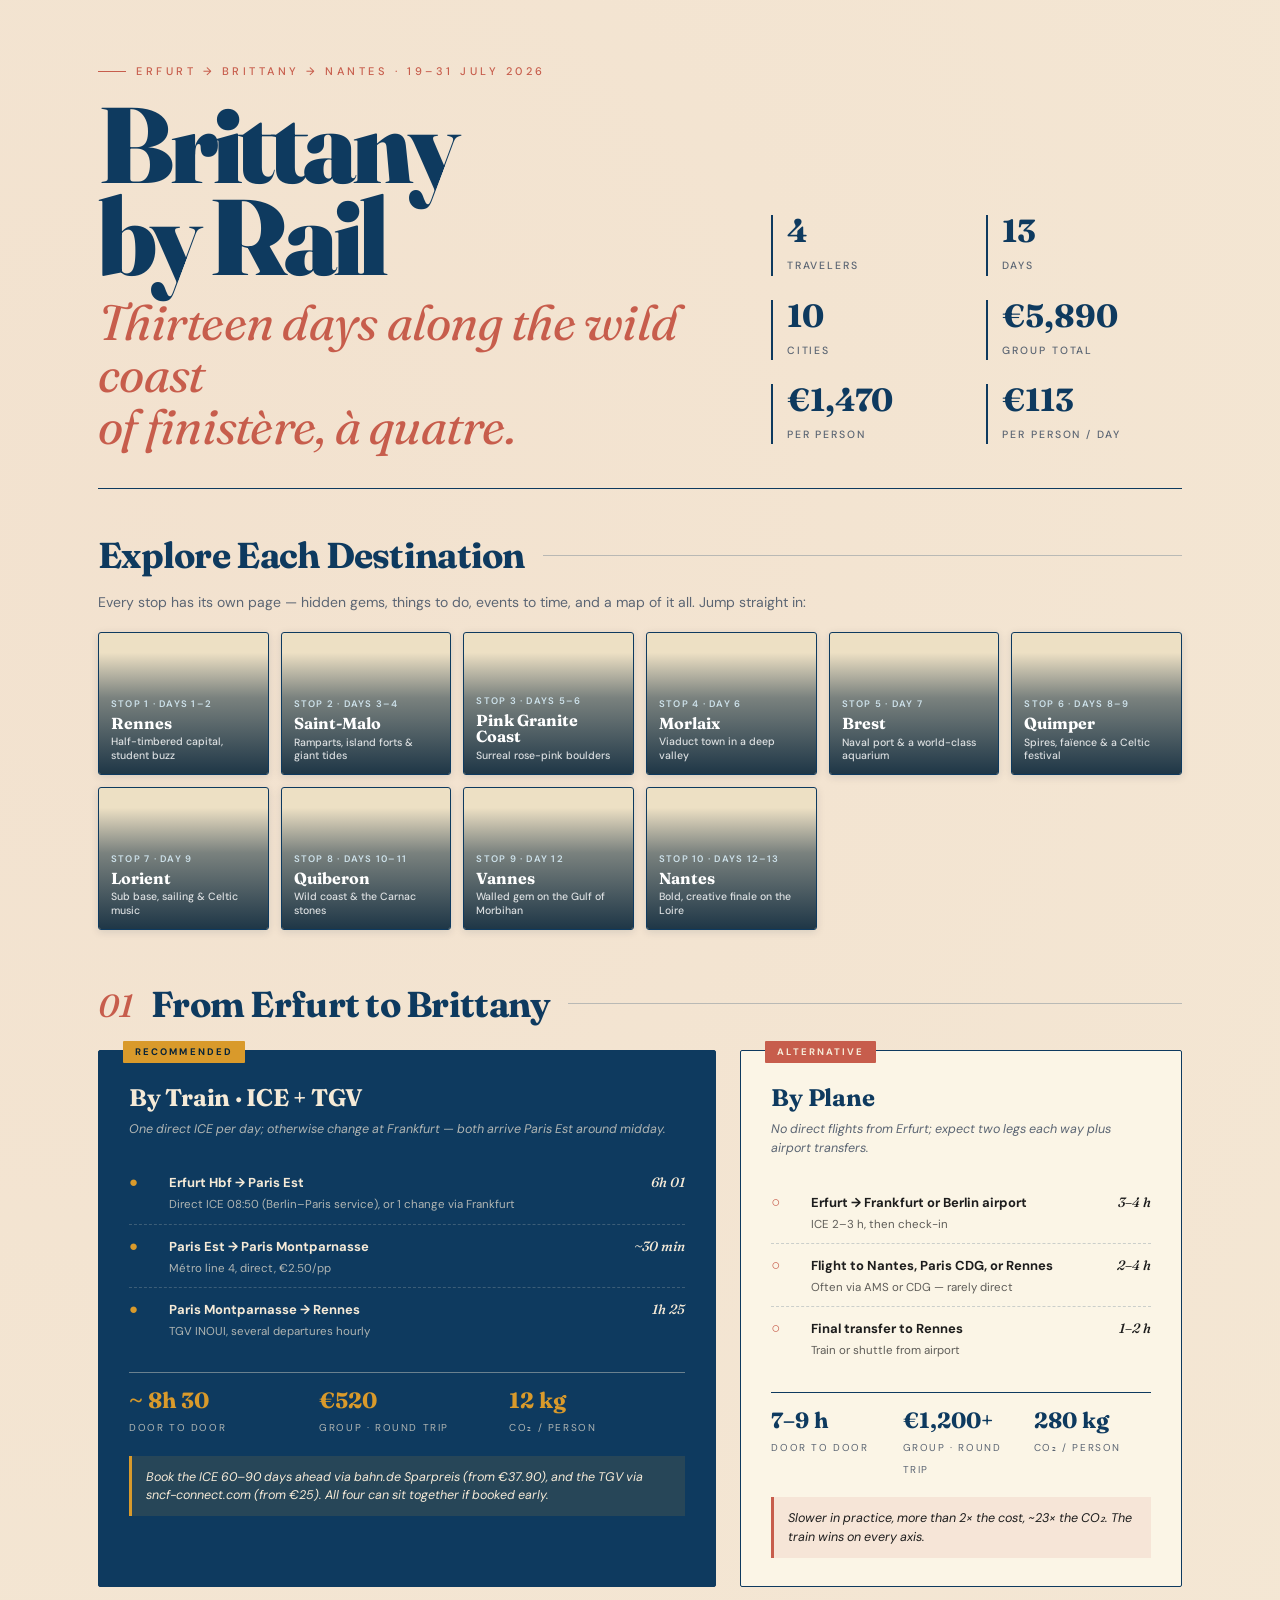
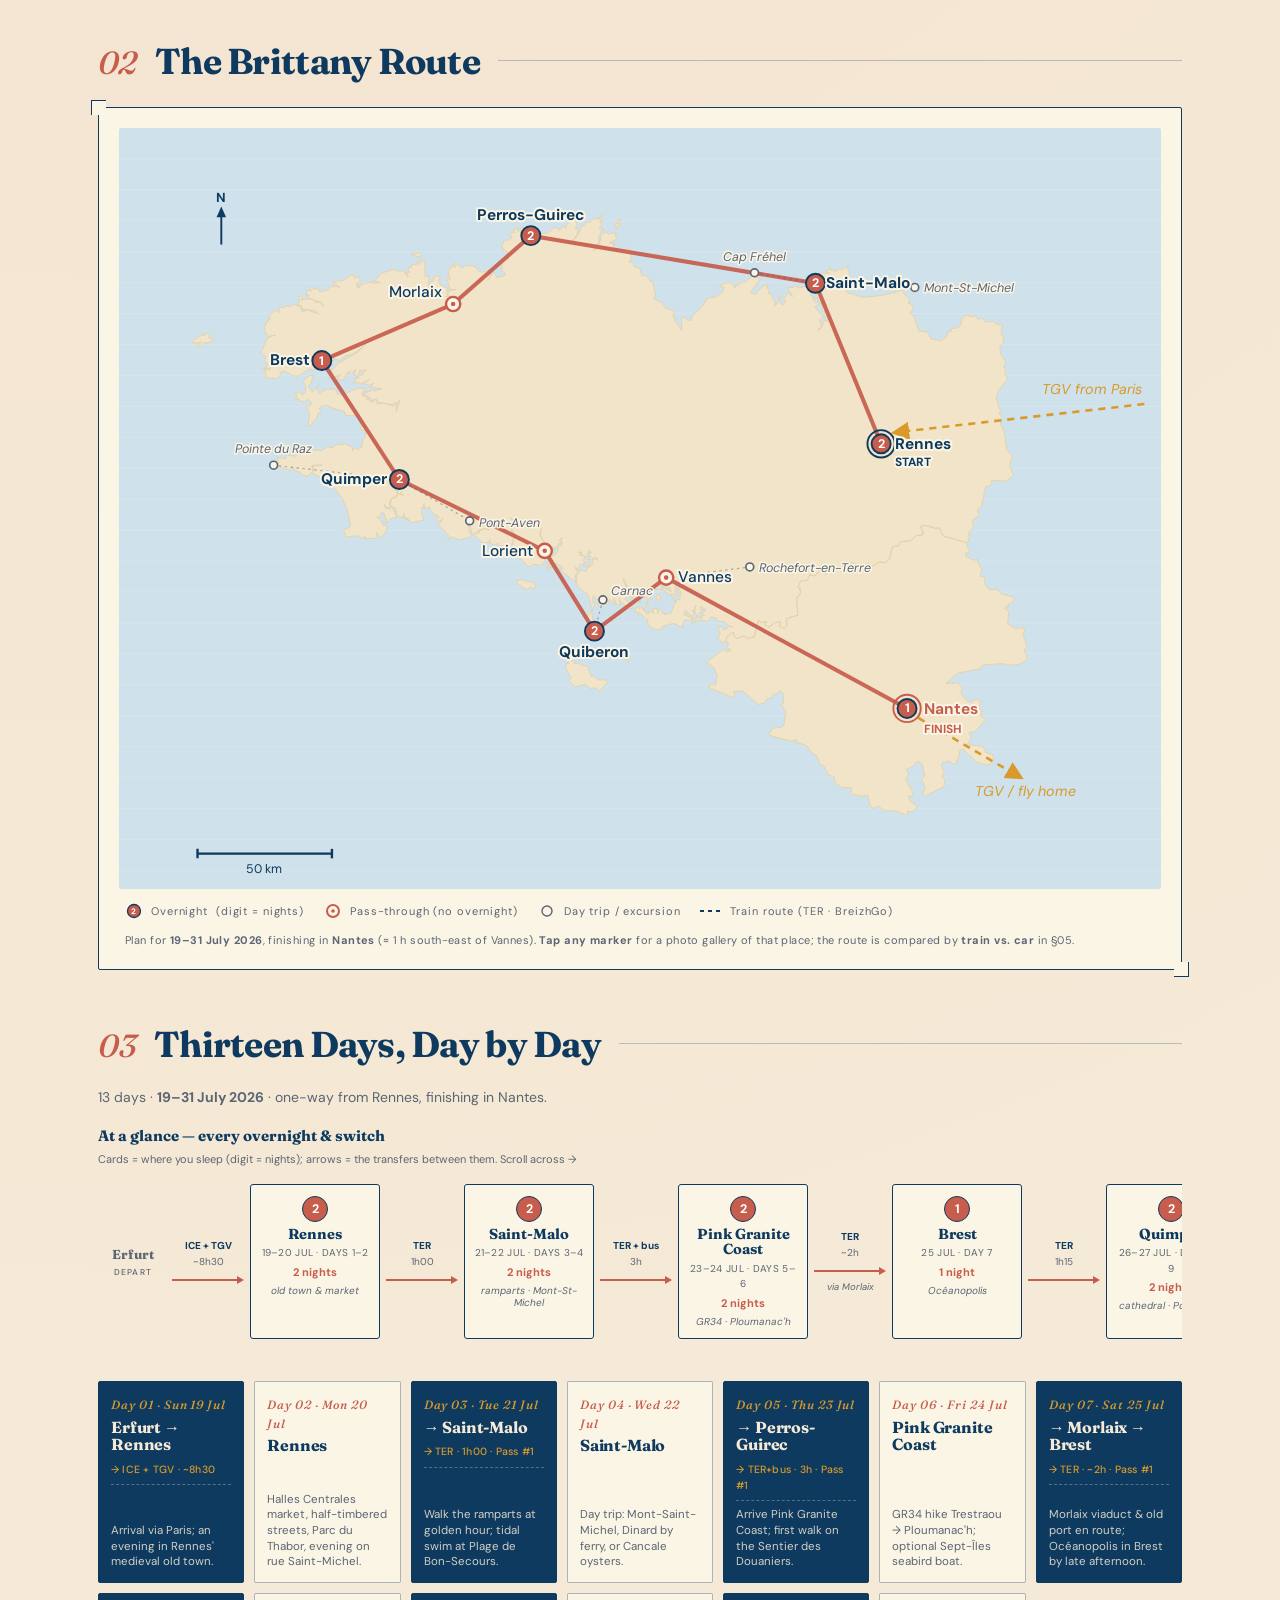
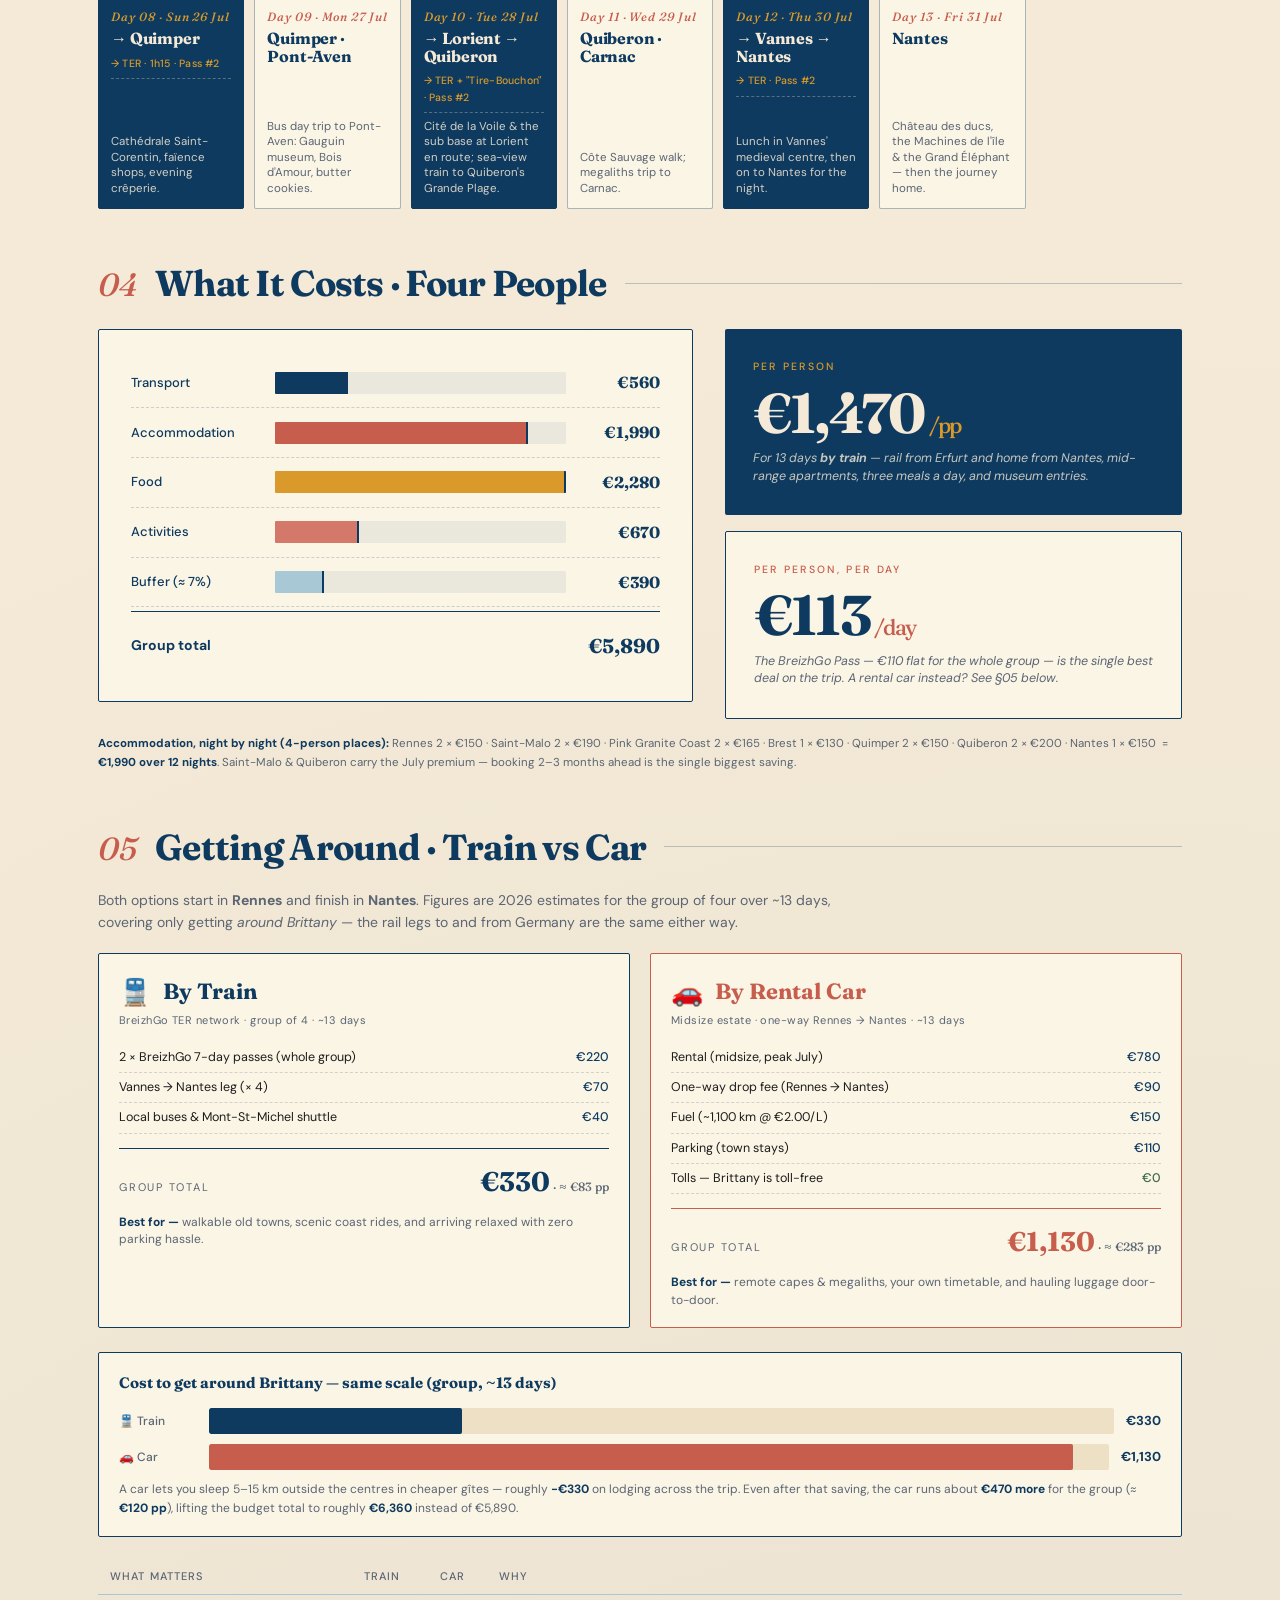
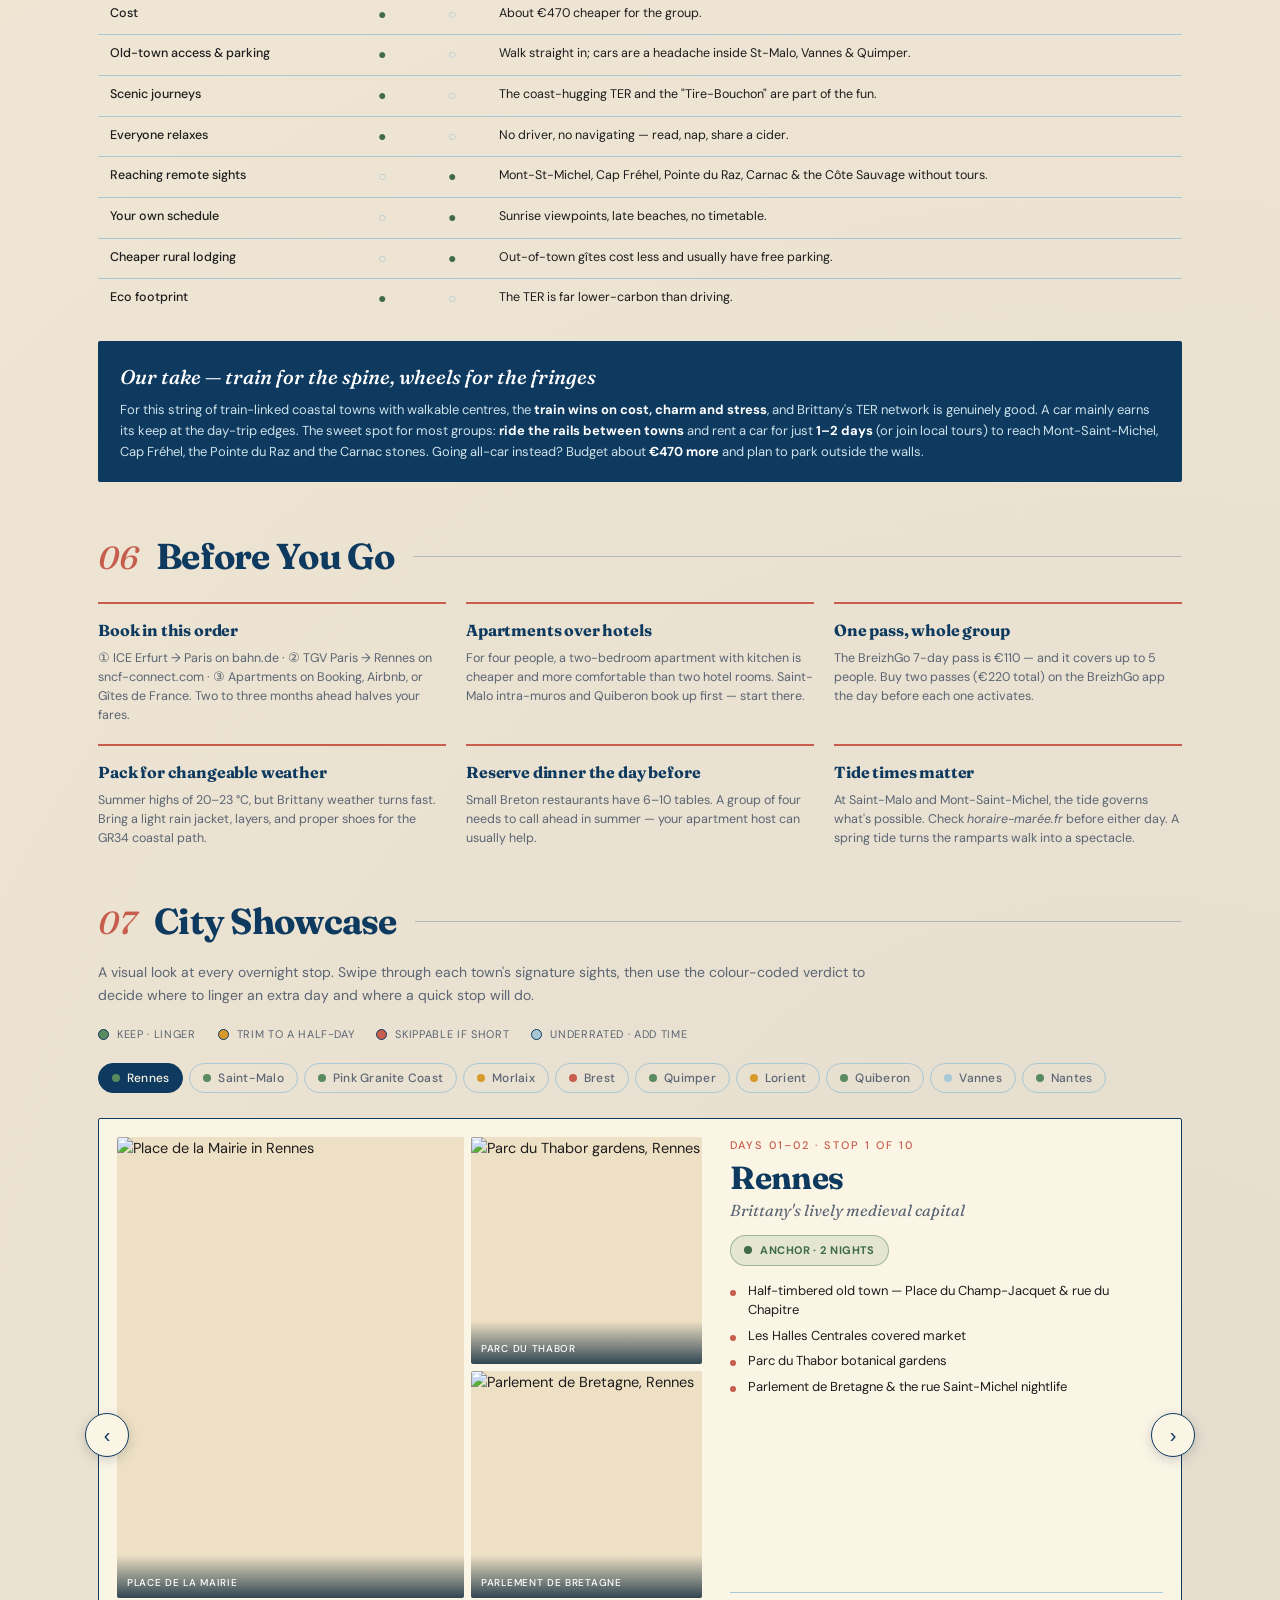
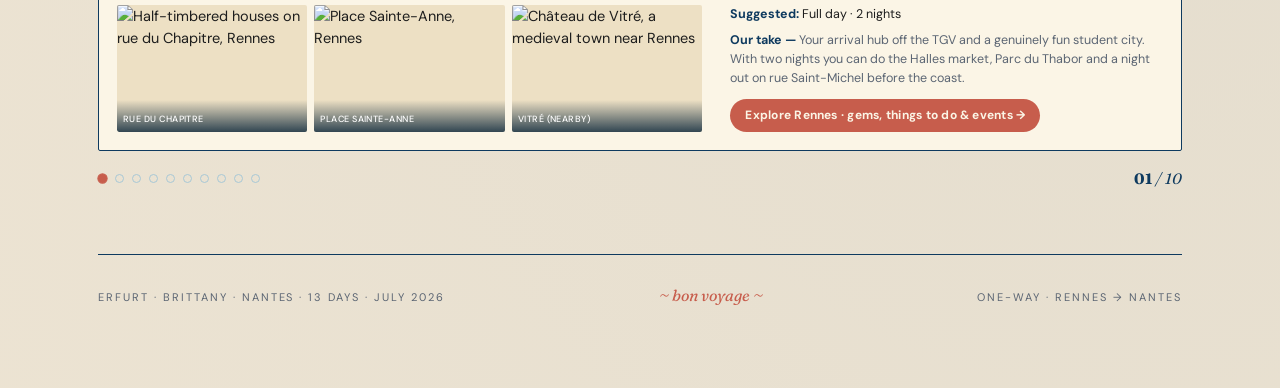
==== brittany-overview.html @ cb70e76b "Add Brittany trip-planning site (Erfurt → Nantes, July 2026) Static, illustrated 13-day itinerary: a" ====
<!DOCTYPE html>
<html lang="en">
<head>
<meta charset="UTF-8">
<meta name="viewport" content="width=device-width, initial-scale=1.0">
<title>13 Days in Brittany · Erfurt → Nantes</title>
<link rel="preconnect" href="https://fonts.googleapis.com">
<link rel="preconnect" href="https://fonts.gstatic.com" crossorigin>
<link href="https://fonts.googleapis.com/css2?family=Fraunces:ital,opsz,wght@0,9..144,300;0,9..144,500;0,9..144,700;0,9..144,900;1,9..144,400;1,9..144,500;1,9..144,700&family=DM+Sans:wght@400;500;700&display=swap" rel="stylesheet">
<style>
:root {
  --cream: #f5ead7;
  --cream-deep: #ede0c4;
  --paper: #fbf5e6;
  --ink: #0e3a5f;
  --ink-deep: #082439;
  --coral: #c75d4c;
  --coral-soft: #d4796a;
  --mustard: #d99a2b;
  --sea: #cde1ea;
  --sea-deep: #a8c8d6;
  --char: #1d1d1d;
  --slate: #5b6573;
}

* { box-sizing: border-box; margin: 0; padding: 0; }
html { -webkit-font-smoothing: antialiased; }

body {
  font-family: 'DM Sans', sans-serif;
  background: var(--cream);
  color: var(--char);
  line-height: 1.55;
  font-size: 14.5px;
  background-image:
    radial-gradient(circle at 12% 8%, rgba(199, 93, 76, 0.06) 0%, transparent 40%),
    radial-gradient(circle at 88% 92%, rgba(14, 58, 95, 0.07) 0%, transparent 45%);
}

.page {
  max-width: 1180px;
  margin: 0 auto;
  padding: 56px 48px 80px;
  position: relative;
}

/* ===== HERO ===== */
.hero {
  display: grid;
  grid-template-columns: 1.5fr 1fr;
  gap: 56px;
  padding-bottom: 36px;
  border-bottom: 1.5px solid var(--ink);
  margin-bottom: 48px;
  align-items: end;
}

.eyebrow {
  display: inline-flex;
  align-items: center;
  gap: 10px;
  font-weight: 500;
  font-size: 11px;
  letter-spacing: 0.32em;
  text-transform: uppercase;
  color: var(--coral);
  margin-bottom: 18px;
}
.eyebrow::before {
  content: '';
  width: 28px;
  height: 1.5px;
  background: var(--coral);
}

h1 {
  font-family: 'Fraunces', serif;
  font-weight: 900;
  font-size: clamp(56px, 8.4vw, 124px);
  line-height: 0.86;
  letter-spacing: -0.045em;
  color: var(--ink);
}
h1 em {
  font-style: italic;
  font-weight: 400;
  color: var(--coral);
  display: block;
  font-size: 0.46em;
  letter-spacing: -0.015em;
  margin-top: 14px;
  line-height: 1.05;
}

.hero-stats {
  display: grid;
  grid-template-columns: 1fr 1fr;
  gap: 24px 20px;
  padding-bottom: 8px;
}
.hero-stat {
  border-left: 2px solid var(--ink);
  padding-left: 14px;
}
.hero-stat .num {
  font-family: 'Fraunces', serif;
  font-weight: 700;
  font-size: 32px;
  color: var(--ink);
  line-height: 1;
  display: block;
  margin-bottom: 6px;
}
.hero-stat .lbl {
  font-size: 10.5px;
  letter-spacing: 0.18em;
  text-transform: uppercase;
  color: var(--slate);
  font-weight: 500;
}

/* ===== SECTION HEADER ===== */
.section {
  margin-bottom: 56px;
}
.section-head {
  display: flex;
  align-items: baseline;
  gap: 18px;
  margin-bottom: 28px;
}
.section-num {
  font-family: 'Fraunces', serif;
  font-style: italic;
  font-weight: 500;
  font-size: 32px;
  color: var(--coral);
  line-height: 1;
}
h2 {
  font-family: 'Fraunces', serif;
  font-weight: 700;
  font-size: 36px;
  letter-spacing: -0.02em;
  color: var(--ink);
  line-height: 1;
}
.section-rule {
  flex: 1;
  height: 1px;
  background: var(--ink);
  opacity: 0.25;
  align-self: center;
}

/* ===== GETTING THERE ===== */
.transport-grid {
  display: grid;
  grid-template-columns: 1.4fr 1fr;
  gap: 24px;
}

.transport-card {
  background: var(--paper);
  border: 1.5px solid var(--ink);
  padding: 28px 30px;
  position: relative;
  border-radius: 2px;
}
.transport-card.recommended {
  background: var(--ink);
  color: var(--cream);
}
.transport-card .tag {
  position: absolute;
  top: -10px;
  left: 24px;
  background: var(--coral);
  color: var(--cream);
  padding: 4px 12px;
  font-size: 9.5px;
  letter-spacing: 0.22em;
  text-transform: uppercase;
  font-weight: 700;
  border-radius: 1px;
}
.transport-card.recommended .tag {
  background: var(--mustard);
  color: var(--ink-deep);
}

.transport-card h3 {
  font-family: 'Fraunces', serif;
  font-weight: 700;
  font-size: 24px;
  color: var(--ink);
  margin-bottom: 4px;
  letter-spacing: -0.01em;
}
.transport-card.recommended h3 { color: var(--cream); }

.transport-card .sub {
  font-size: 12.5px;
  color: var(--slate);
  margin-bottom: 22px;
  font-style: italic;
}
.transport-card.recommended .sub { color: rgba(245, 234, 215, 0.7); }

.route-steps {
  list-style: none;
  margin-bottom: 22px;
}
.route-step {
  display: grid;
  grid-template-columns: 28px 1fr auto;
  gap: 12px;
  align-items: baseline;
  padding: 9px 0;
  border-bottom: 1px dashed rgba(14, 58, 95, 0.2);
  font-size: 13px;
}
.recommended .route-step {
  border-bottom-color: rgba(245, 234, 215, 0.2);
}
.route-step:last-child { border-bottom: none; }
.route-step .dot {
  font-family: 'Fraunces', serif;
  font-weight: 700;
  color: var(--coral);
  font-size: 15px;
}
.recommended .route-step .dot { color: var(--mustard); }
.route-step .what strong {
  font-weight: 700;
  display: block;
  margin-bottom: 1px;
}
.route-step .what span {
  font-size: 11.5px;
  opacity: 0.7;
}
.route-step .time {
  font-family: 'Fraunces', serif;
  font-weight: 500;
  font-style: italic;
  font-size: 13.5px;
  white-space: nowrap;
}

.transport-summary {
  display: grid;
  grid-template-columns: repeat(3, 1fr);
  gap: 14px;
  padding-top: 16px;
  border-top: 1.5px solid var(--ink);
}
.recommended .transport-summary { border-top-color: rgba(245, 234, 215, 0.4); }

.summary-stat .v {
  font-family: 'Fraunces', serif;
  font-weight: 700;
  font-size: 22px;
  color: var(--ink);
  line-height: 1;
  display: block;
  margin-bottom: 4px;
}
.recommended .summary-stat .v { color: var(--mustard); }
.summary-stat .k {
  font-size: 10px;
  letter-spacing: 0.16em;
  text-transform: uppercase;
  color: var(--slate);
}
.recommended .summary-stat .k { color: rgba(245, 234, 215, 0.7); }

.verdict-note {
  margin-top: 18px;
  padding: 12px 14px;
  background: rgba(217, 154, 43, 0.12);
  border-left: 3px solid var(--mustard);
  font-size: 12.5px;
  font-style: italic;
  line-height: 1.45;
}

/* ===== MAP ===== */
.map-frame {
  background: var(--paper);
  border: 1.5px solid var(--ink);
  border-radius: 2px;
  padding: 20px;
  position: relative;
}

.map-frame::before, .map-frame::after {
  content: '';
  position: absolute;
  width: 14px;
  height: 14px;
  border: 1.5px solid var(--ink);
  background: var(--paper);
}
.map-frame::before { top: -8px; left: -8px; border-bottom: none; border-right: none; }
.map-frame::after { bottom: -8px; right: -8px; border-top: none; border-left: none; }

.map-svg, .map-img {
  display: block;
  width: 100%;
  height: auto;
  border-radius: 2px;
}

.map-legend {
  display: flex;
  flex-wrap: wrap;
  gap: 20px;
  padding: 14px 6px 0;
  font-size: 11px;
  color: var(--slate);
  letter-spacing: 0.08em;
}
.map-legend > div { display: flex; align-items: center; gap: 8px; }
.legend-dot {
  width: 12px; height: 12px; border-radius: 50%;
  background: var(--coral); border: 1.5px solid var(--ink);
}
.legend-line {
  width: 22px; height: 2px;
  background: repeating-linear-gradient(90deg, var(--ink) 0 4px, transparent 4px 8px);
}
.legend-arrow {
  width: 18px; height: 2px; background: var(--mustard); position: relative;
}
.legend-arrow::after {
  content: ''; position: absolute; right: -3px; top: -3px;
  border-left: 6px solid var(--mustard);
  border-top: 4px solid transparent; border-bottom: 4px solid transparent;
}

/* ===== ITINERARY ===== */
.itinerary {
  display: grid;
  grid-template-columns: repeat(7, 1fr);
  gap: 10px;
}

.day {
  background: var(--paper);
  border: 1px solid rgba(14, 58, 95, 0.35);
  padding: 14px 12px 12px;
  border-radius: 2px;
  position: relative;
  min-height: 158px;
  display: flex;
  flex-direction: column;
}
.day.move { background: var(--ink); color: var(--cream); border-color: var(--ink); }
.day.move .day-num { color: var(--mustard); }
.day.move .day-loc { color: var(--cream); }
.day.move .day-act { color: rgba(245, 234, 215, 0.85); }
.day.move .day-train { color: var(--mustard); border-color: rgba(245, 234, 215, 0.3); }

.day-num {
  font-family: 'Fraunces', serif;
  font-style: italic;
  font-weight: 500;
  font-size: 12px;
  color: var(--coral);
  letter-spacing: 0.08em;
  margin-bottom: 4px;
}
.day-loc {
  font-family: 'Fraunces', serif;
  font-weight: 700;
  font-size: 16px;
  color: var(--ink);
  line-height: 1.1;
  letter-spacing: -0.01em;
  margin-bottom: 8px;
}
.day-train {
  font-size: 10.5px;
  font-weight: 500;
  color: var(--coral);
  border-bottom: 1px dashed rgba(199, 93, 76, 0.4);
  padding-bottom: 6px;
  margin-bottom: 6px;
  letter-spacing: 0.02em;
}
.day-train::before { content: '→ '; }
.day-act {
  font-size: 11.5px;
  color: var(--slate);
  line-height: 1.35;
  margin-top: auto;
}

/* ===== COSTS ===== */
.costs {
  display: grid;
  grid-template-columns: 1.3fr 1fr;
  gap: 32px;
  align-items: start;
}

.cost-bars {
  background: var(--paper);
  border: 1.5px solid var(--ink);
  border-radius: 2px;
  padding: 28px 32px;
}

.cost-row {
  display: grid;
  grid-template-columns: 130px 1fr 80px;
  gap: 14px;
  align-items: center;
  padding: 12px 0;
  border-bottom: 1px dashed rgba(14, 58, 95, 0.2);
}
.cost-row:last-child { border-bottom: none; }

.cost-label {
  font-size: 13px;
  font-weight: 500;
  color: var(--ink);
}
.cost-bar-wrap {
  height: 22px;
  background: rgba(14, 58, 95, 0.07);
  border-radius: 1px;
  overflow: hidden;
  position: relative;
}
.cost-bar {
  height: 100%;
  background: var(--coral);
  border-right: 2px solid var(--ink);
}
.cost-bar.transport { background: var(--ink); }
.cost-bar.stay { background: var(--coral); }
.cost-bar.food { background: var(--mustard); }
.cost-bar.activities { background: var(--coral-soft); }
.cost-bar.buffer { background: var(--sea-deep); }
.cost-value {
  font-family: 'Fraunces', serif;
  font-weight: 700;
  font-size: 16px;
  color: var(--ink);
  text-align: right;
}

.cost-totals {
  display: flex;
  flex-direction: column;
  gap: 16px;
}
.total-card {
  background: var(--ink);
  color: var(--cream);
  padding: 30px 28px;
  border-radius: 2px;
  position: relative;
}
.total-card .lbl {
  font-size: 10.5px;
  letter-spacing: 0.22em;
  text-transform: uppercase;
  color: var(--mustard);
  margin-bottom: 12px;
  font-weight: 500;
}
.total-card .v {
  font-family: 'Fraunces', serif;
  font-weight: 700;
  font-size: 56px;
  line-height: 0.9;
  letter-spacing: -0.03em;
  color: var(--cream);
}
.total-card .v small {
  font-size: 22px;
  color: var(--mustard);
  font-weight: 500;
  margin-left: 4px;
}
.total-card .sub {
  font-size: 12.5px;
  margin-top: 12px;
  color: rgba(245, 234, 215, 0.8);
  line-height: 1.4;
  font-style: italic;
}

.total-card.alt {
  background: var(--paper);
  color: var(--char);
  border: 1.5px solid var(--ink);
}
.total-card.alt .lbl { color: var(--coral); }
.total-card.alt .v { color: var(--ink); }
.total-card.alt .v small { color: var(--coral); }
.total-card.alt .sub { color: var(--slate); }

/* ===== TIPS ===== */
.tips-grid {
  display: grid;
  grid-template-columns: repeat(3, 1fr);
  gap: 20px;
}
.tip {
  border-top: 2px solid var(--coral);
  padding-top: 14px;
}
.tip h4 {
  font-family: 'Fraunces', serif;
  font-weight: 700;
  font-size: 16px;
  color: var(--ink);
  margin-bottom: 6px;
  letter-spacing: -0.01em;
}
.tip p {
  font-size: 12.5px;
  color: var(--slate);
  line-height: 1.5;
}

/* ===== FOOTER ===== */
footer {
  margin-top: 64px;
  padding-top: 28px;
  border-top: 1.5px solid var(--ink);
  display: flex;
  justify-content: space-between;
  align-items: baseline;
  font-size: 11px;
  letter-spacing: 0.18em;
  text-transform: uppercase;
  color: var(--slate);
}
footer .glyph {
  font-family: 'Fraunces', serif;
  font-style: italic;
  font-size: 16px;
  text-transform: none;
  letter-spacing: 0;
  color: var(--coral);
}

/* ===== PRINT ===== */
@page {
  size: A4;
  margin: 12mm;
}
@media print {
  body { background: var(--cream); }
  .page { padding: 8px; max-width: 100%; }
  .section { margin-bottom: 28px; page-break-inside: avoid; }
  .hero { page-break-after: avoid; }
  h1 { font-size: 84px; }
  .day { min-height: 130px; }
  .map-img { page-break-inside: avoid; }
}

/* ===== RESPONSIVE ===== */
@media (max-width: 880px) {
  .page { padding: 36px 24px; }
  .hero, .transport-grid, .costs { grid-template-columns: 1fr; gap: 28px; }
  .itinerary { grid-template-columns: repeat(2, 1fr); }
  .tips-grid { grid-template-columns: 1fr; }
  h1 { font-size: 64px; }
}

/* ===== SECTION 06 · CITY SHOWCASE (carousel) ===== */
.showcase-intro {
  font-size: 14px; color: var(--slate);
  max-width: 780px; margin: -6px 0 20px; line-height: 1.6;
}
.cs-legend {
  display: flex; flex-wrap: wrap; gap: 9px 22px;
  margin-bottom: 20px; font-size: 11px;
  letter-spacing: 0.06em; text-transform: uppercase; color: var(--slate);
}
.cs-legend > span { display: inline-flex; align-items: center; gap: 8px; }
.cs-legend i {
  width: 11px; height: 11px; border-radius: 50%;
  border: 1.5px solid var(--ink); display: inline-block; flex: 0 0 auto;
}
.cs-dot-keep { background: #5a8a5f; }
.cs-dot-trim { background: var(--mustard); }
.cs-dot-skip { background: var(--coral); }
.cs-dot-more { background: var(--sea-deep); }

.cs-tabs {
  display: flex; gap: 6px; overflow-x: auto;
  padding-bottom: 9px; margin-bottom: 16px; scrollbar-width: thin;
}
.cs-tab {
  flex: 0 0 auto; display: inline-flex; align-items: center; gap: 7px;
  font-family: 'DM Sans', sans-serif; font-size: 12px; font-weight: 500;
  letter-spacing: 0.02em; color: var(--slate);
  background: transparent; border: 1.5px solid var(--sea-deep);
  border-radius: 999px; padding: 6px 13px; cursor: pointer;
  white-space: nowrap; transition: all .2s ease;
}
.cs-tab:hover { border-color: var(--ink); color: var(--ink); }
.cs-tab .cs-tdot { width: 8px; height: 8px; border-radius: 50%; flex: 0 0 auto; }
.cs-tab.is-active { background: var(--ink); border-color: var(--ink); color: var(--paper); }

.cs-frame {
  background: var(--paper); border: 1.5px solid var(--ink);
  border-radius: 2px; padding: 18px; position: relative;
}
.cs-viewport { overflow: hidden; border-radius: 2px; }
.cs-track {
  display: flex;
  transition: transform .55s cubic-bezier(.6,.02,.1,1);
  will-change: transform;
}
.cs-slide {
  flex: 0 0 100%; min-width: 100%;
  display: grid; grid-template-columns: 1.15fr 0.85fr;
  gap: 28px; align-items: stretch;
}

.cs-collage {
  display: grid; grid-template-columns: 1.5fr 1fr;
  grid-template-rows: 1fr 1fr; gap: 7px; aspect-ratio: 4 / 3.15;
}
.cs-ph {
  position: relative; overflow: hidden;
  border-radius: 2px; background: var(--cream-deep); margin: 0; cursor: zoom-in;
}
.cs-collage > .cs-ph:first-child { grid-row: 1 / span 2; }
.cs-ph img {
  width: 100%; height: 100%; object-fit: cover;
  display: block; transition: transform .6s ease;
}
.cs-ph:hover img { transform: scale(1.05); }
.cs-ph figcaption {
  position: absolute; left: 0; right: 0; bottom: 0;
  font-size: 10px; letter-spacing: 0.07em; text-transform: uppercase;
  font-weight: 500; color: #fff; padding: 20px 10px 7px;
  background: linear-gradient(transparent, rgba(8,36,57,0.82));
}

.cs-info { display: flex; flex-direction: column; }
.cs-stop {
  font-size: 11px; letter-spacing: 0.18em; text-transform: uppercase;
  color: var(--coral); font-weight: 500; margin-bottom: 8px;
}
.cs-name {
  font-family: 'Fraunces', serif; font-weight: 700; font-size: 32px;
  line-height: 1; color: var(--ink); letter-spacing: -0.02em; margin-bottom: 6px;
}
.cs-tag {
  font-family: 'Fraunces', serif; font-style: italic; font-weight: 400;
  font-size: 16px; color: var(--slate); margin-bottom: 14px; line-height: 1.3;
}
.cs-verdict {
  align-self: flex-start; display: inline-flex; align-items: center; gap: 8px;
  font-size: 11px; font-weight: 700; letter-spacing: 0.04em; text-transform: uppercase;
  padding: 6px 13px; border-radius: 999px; margin-bottom: 16px; border: 1.5px solid;
}
.cs-verdict::before {
  content: ''; width: 8px; height: 8px; border-radius: 50%; background: currentColor;
}
.v-keep { color: #3f6b46; background: rgba(90,138,95,0.14); border-color: rgba(90,138,95,0.5); }
.v-trim { color: #9a6a13; background: rgba(217,154,43,0.16); border-color: rgba(217,154,43,0.55); }
.v-skip { color: #a8412f; background: rgba(199,93,76,0.14); border-color: rgba(199,93,76,0.5); }
.v-more { color: #2c6079; background: rgba(168,200,214,0.30); border-color: var(--sea-deep); }

.cs-highlights { list-style: none; margin: 0 0 16px; padding: 0; }
.cs-highlights li {
  position: relative; padding-left: 18px; margin-bottom: 7px;
  font-size: 13px; line-height: 1.45; color: var(--char);
}
.cs-highlights li::before {
  content: ''; position: absolute; left: 0; top: 8px;
  width: 6px; height: 6px; border-radius: 50%; background: var(--coral);
}
.cs-meta { margin-top: auto; border-top: 1px solid var(--sea-deep); padding-top: 12px; }
.cs-time { font-size: 12.5px; color: var(--char); margin-bottom: 7px; }
.cs-time strong, .cs-take strong { color: var(--ink); font-weight: 700; }
.cs-take { font-size: 12.5px; color: var(--slate); line-height: 1.5; }
.cs-explore { display: inline-flex; align-items: center; gap: 7px; margin-top: 12px; font-size: 12px; font-weight: 700; letter-spacing: 0.02em; color: var(--paper); background: var(--coral); border-radius: 999px; padding: 7px 15px; text-decoration: none; transition: background .2s ease; }
.cs-explore:hover { background: var(--ink); }

/* ===== destination index grid ===== */
.dest-index { margin-bottom: 56px; }
.di-grid { display: grid; grid-template-columns: repeat(auto-fill, minmax(166px, 1fr)); gap: 12px; }
.di-card { position: relative; display: block; aspect-ratio: 4 / 3.35; border-radius: 3px; overflow: hidden;
  border: 1.5px solid var(--ink); text-decoration: none; background: var(--cream-deep) center / cover no-repeat; min-height: 132px;
  box-shadow: 0 2px 8px rgba(8,36,57,0.12); transition: transform .2s ease, box-shadow .2s ease; }
.di-card:hover { transform: translateY(-3px); box-shadow: 0 9px 22px rgba(8,36,57,0.26); }
.di-card::after { content: ''; position: absolute; inset: 0; background: linear-gradient(transparent 14%, rgba(8,36,57,0.5) 46%, rgba(8,36,57,0.9)); }
.di-ov { position: absolute; left: 0; right: 0; bottom: 0; z-index: 1; padding: 12px 12px 11px; }
.di-stop { font-size: 9.5px; letter-spacing: 0.13em; text-transform: uppercase; color: var(--sea); font-weight: 600; margin-bottom: 3px; }
.di-name { font-family: 'Fraunces', serif; font-weight: 700; font-size: 16px; line-height: 1.05; color: #fff; }
.di-teaser { font-size: 10.5px; line-height: 1.3; color: rgba(255,255,255,0.82); margin-top: 4px; font-weight: 500; }
.di-arrow { position: absolute; top: 9px; right: 11px; z-index: 1; color: #fff; font-size: 17px; opacity: 0; transform: translateX(-4px); transition: opacity .2s ease, transform .2s ease; }
.di-card:hover .di-arrow { opacity: 1; transform: translateX(0); }
@media (max-width: 560px) { .di-grid { grid-template-columns: repeat(2, 1fr); } .di-name { font-size: 16px; } }
@media print { .dest-index { display: none; } }

.cs-arrow {
  position: absolute; top: 50%; transform: translateY(-50%);
  width: 44px; height: 44px; border-radius: 50%;
  background: var(--paper); border: 1.5px solid var(--ink); color: var(--ink);
  font-size: 20px; line-height: 1; cursor: pointer;
  display: flex; align-items: center; justify-content: center; z-index: 5;
  transition: all .2s ease; box-shadow: 0 3px 12px rgba(8,36,57,0.18);
}
.cs-arrow:hover { background: var(--ink); color: var(--paper); }
.cs-prev { left: -14px; }
.cs-next { right: -14px; }

.cs-foot {
  display: flex; align-items: center; justify-content: space-between;
  margin-top: 16px; gap: 16px;
}
.cs-dots { display: flex; gap: 8px; flex-wrap: wrap; }
.cs-dot {
  width: 9px; height: 9px; border-radius: 50%; padding: 0;
  background: transparent; border: 1.5px solid var(--sea-deep);
  cursor: pointer; transition: all .2s ease;
}
.cs-dot:hover { border-color: var(--ink); }
.cs-dot.is-active { background: var(--coral); border-color: var(--coral); transform: scale(1.15); }
.cs-counter {
  font-family: 'Fraunces', serif; font-style: italic;
  font-size: 15px; color: var(--ink); white-space: nowrap;
}
.cs-counter b { font-style: normal; font-weight: 700; }

/* gallery = mosaic + "more views" strip */
.cs-gallery { display: flex; flex-direction: column; gap: 7px; }
.cs-strip { display: grid; grid-template-columns: repeat(3, 1fr); gap: 7px; }
.cs-strip .cs-ph { aspect-ratio: 3 / 2; }
.cs-strip figcaption { font-size: 9px; letter-spacing: 0.05em; padding: 13px 6px 5px; }

/* lightbox */
.cs-lightbox {
  position: fixed; inset: 0; z-index: 1000;
  background: rgba(8, 36, 57, 0.92);
  display: flex; flex-direction: column; align-items: center; justify-content: center;
  gap: 14px; padding: 30px;
}
.cs-lightbox[hidden] { display: none; }
.cs-lb-img {
  max-width: min(1100px, 92vw); max-height: 78vh; width: auto; height: auto;
  border-radius: 3px; box-shadow: 0 12px 44px rgba(0,0,0,0.55); background: var(--ink-deep);
}
.cs-lb-cap { color: var(--paper); font-family: 'Fraunces', serif; font-style: italic; font-size: 16px; text-align: center; padding: 0 12px; }
.cs-lb-cap b { font-style: normal; font-weight: 700; color: #fff; }
.cs-lb-count { color: var(--sea-deep); font-size: 11px; letter-spacing: 0.2em; text-transform: uppercase; }
.cs-lb-close {
  position: absolute; top: 18px; right: 22px; width: 42px; height: 42px; border-radius: 50%;
  background: transparent; border: 1.5px solid rgba(255,255,255,0.5); color: #fff;
  font-size: 24px; line-height: 1; cursor: pointer; display: flex; align-items: center; justify-content: center;
}
.cs-lb-close:hover { background: rgba(255,255,255,0.16); }
.cs-lb-nav {
  position: absolute; top: 50%; transform: translateY(-50%); width: 50px; height: 50px; border-radius: 50%;
  background: rgba(255,255,255,0.12); border: 1.5px solid rgba(255,255,255,0.5); color: #fff;
  font-size: 26px; line-height: 1; cursor: pointer; display: flex; align-items: center; justify-content: center;
}
.cs-lb-nav:hover { background: rgba(255,255,255,0.26); }
.cs-lb-prev { left: 20px; } .cs-lb-next { right: 20px; }

@media (max-width: 880px) {
  .cs-slide { grid-template-columns: 1fr; gap: 18px; }
  .cs-name { font-size: 28px; }
  .cs-arrow { width: 38px; height: 38px; font-size: 18px; }
  .cs-prev { left: -8px; } .cs-next { right: -8px; }
}
@media (max-width: 560px) {
  .cs-collage { aspect-ratio: 4 / 3.5; }
  .cs-lb-nav { width: 40px; height: 40px; font-size: 20px; }
  .cs-lb-prev { left: 8px; } .cs-lb-next { right: 8px; }
  .cs-lb-img { max-height: 70vh; }
}
@media print {
  .cs-tabs, .cs-arrow, .cs-dots, .cs-counter, .cs-legend, .cs-lightbox { display: none !important; }
  .cs-strip { break-inside: avoid; }
  .cs-viewport { overflow: visible; }
  .cs-track { display: block !important; transform: none !important; }
  .cs-slide { page-break-inside: avoid; margin-bottom: 22px; }
  .cs-ph:hover img { transform: none; }
}

/* ===== SECTION 05 · GETTING AROUND — TRAIN vs CAR ===== */
.gx-grid { display: grid; grid-template-columns: 1fr 1fr; gap: 20px; margin-bottom: 24px; }
.gx-card { background: var(--paper); border: 1.5px solid var(--ink); border-radius: 2px; padding: 20px 20px 18px; display: flex; flex-direction: column; }
.gx-card.car { border-color: var(--coral); }
.gx-head { display: flex; align-items: center; gap: 12px; margin-bottom: 3px; }
.gx-ico { font-size: 26px; line-height: 1; }
.gx-title { font-family: 'Fraunces', serif; font-weight: 700; font-size: 22px; color: var(--ink); }
.gx-card.car .gx-title { color: var(--coral); }
.gx-sub { font-size: 11px; letter-spacing: 0.04em; color: var(--slate); margin-bottom: 14px; }
.gx-li { display: flex; justify-content: space-between; gap: 12px; font-size: 12.5px; padding: 5px 0; border-bottom: 1px dashed rgba(91,101,115,0.25); }
.gx-li > span:first-child { color: var(--char); }
.gx-li > span:last-child { color: var(--ink); font-weight: 500; white-space: nowrap; }
.gx-li.free > span:last-child { color: #3f6b46; }
.gx-total { margin-top: 14px; padding-top: 12px; border-top: 1.5px solid var(--ink); display: flex; align-items: baseline; justify-content: space-between; gap: 10px; }
.gx-card.car .gx-total { border-top-color: var(--coral); }
.gx-total .lbl { font-size: 11px; letter-spacing: 0.16em; text-transform: uppercase; color: var(--slate); }
.gx-total .v { font-family: 'Fraunces', serif; font-weight: 700; font-size: 27px; color: var(--ink); white-space: nowrap; }
.gx-card.car .gx-total .v { color: var(--coral); }
.gx-total .v small { font-size: 12px; font-weight: 500; color: var(--slate); }
.gx-for { margin-top: 11px; font-size: 12px; color: var(--slate); line-height: 1.45; }
.gx-for strong { color: var(--ink); }

.gx-compare { background: var(--paper); border: 1.5px solid var(--ink); border-radius: 2px; padding: 18px 20px; margin-bottom: 22px; }
.gx-compare h4 { font-family: 'Fraunces', serif; font-size: 15px; color: var(--ink); margin-bottom: 14px; font-weight: 700; }
.gx-crow { display: grid; grid-template-columns: 78px 1fr auto; align-items: center; gap: 12px; margin-bottom: 10px; }
.gx-crow .cl { font-size: 12px; font-weight: 500; color: var(--slate); }
.gx-track2 { background: var(--cream-deep); border-radius: 2px; height: 26px; overflow: hidden; }
.gx-fill { height: 100%; border-radius: 2px; }
.gx-fill.train { background: var(--ink); }
.gx-fill.car { background: var(--coral); }
.gx-crow .cv { font-size: 13px; font-weight: 700; color: var(--ink); white-space: nowrap; }
.gx-note { font-size: 12px; color: var(--slate); line-height: 1.55; margin-top: 6px; }
.gx-note strong { color: var(--ink); }

.gx-table { width: 100%; border-collapse: collapse; margin-bottom: 22px; font-size: 12.5px; }
.gx-table th, .gx-table td { text-align: left; padding: 9px 12px; border-bottom: 1px solid var(--sea-deep); vertical-align: top; }
.gx-table thead th { font-size: 11px; letter-spacing: 0.1em; text-transform: uppercase; color: var(--slate); font-weight: 500; }
.gx-table th.win-t, .gx-table th.win-c { text-align: center; width: 70px; }
.gx-table td.cell { text-align: center; font-weight: 700; font-size: 14px; }
.gx-table td.win { color: #3f6b46; }
.gx-table td.no { color: var(--sea-deep); }
.gx-table .fac { color: var(--char); font-weight: 500; }
.gx-table tbody tr:last-child td { border-bottom: none; }

.gx-verdict { background: var(--ink); border-radius: 2px; padding: 20px 22px; }
.gx-verdict h4 { font-family: 'Fraunces', serif; font-style: italic; font-weight: 500; font-size: 20px; color: #fff; margin-bottom: 8px; }
.gx-verdict p { font-size: 13px; line-height: 1.6; color: var(--sea); }
.gx-verdict strong { color: #fff; }

@media (max-width: 880px) {
  .gx-grid { grid-template-columns: 1fr; }
  .gx-crow { grid-template-columns: 60px 1fr auto; }
  .gx-table th:last-child, .gx-table td:last-child { display: none; }
}
@media print {
  .gx-card, .gx-compare, .gx-verdict, .gx-table tr { break-inside: avoid; }
}

/* clickable map points (open photo gallery) */
.map-pt { cursor: pointer; }
.map-pt > circle:first-of-type { transition: fill .15s ease; }
.map-pt:hover > circle:first-of-type,
.map-pt:focus-visible > circle:first-of-type { fill: rgba(199, 93, 76, 0.22); }
.map-pt:focus { outline: none; }

/* ===== SECTION 03 · left-to-right trip timeline ===== */
.tl-head { font-family: 'Fraunces', serif; font-weight: 700; font-size: 15px; color: var(--ink); margin: 2px 0 4px; }
.tl-sub { font-size: 11px; color: var(--slate); margin-bottom: 12px; }
.tl-wrap { overflow-x: auto; overflow-y: hidden; padding: 4px 2px 12px; margin-bottom: 30px; -webkit-overflow-scrolling: touch; }
.tl-strip { display: flex; align-items: stretch; min-width: min-content; }
.tl-stay {
  flex: 0 0 auto; width: 130px;
  background: var(--paper); border: 1.5px solid var(--ink); border-radius: 3px;
  padding: 11px 9px 10px; text-align: center;
  display: flex; flex-direction: column; align-items: center; gap: 3px;
}
.tl-stay.tl-finish { border-color: var(--coral); }
.tl-dot {
  width: 26px; height: 26px; border-radius: 50%;
  background: var(--coral); border: 1.6px solid var(--ink);
  color: #fff; font-weight: 700; font-size: 12.5px;
  display: flex; align-items: center; justify-content: center; margin-bottom: 2px;
}
.tl-finish .tl-dot { box-shadow: 0 0 0 3px rgba(199, 93, 76, 0.22); }
.tl-city { font-family: 'Fraunces', serif; font-weight: 700; font-size: 14.5px; line-height: 1.05; color: var(--ink); }
.tl-date { font-size: 10px; letter-spacing: 0.03em; text-transform: uppercase; color: var(--slate); }
.tl-nights { font-size: 11px; font-weight: 700; color: var(--coral); }
.tl-trip { font-size: 10px; font-style: italic; color: var(--slate); line-height: 1.25; margin-top: 1px; }
.tl-switch {
  flex: 0 0 auto; width: 84px;
  display: flex; flex-direction: column; align-items: center; justify-content: center;
  gap: 1px; padding: 0 4px;
}
.tl-mode { font-size: 10px; font-weight: 700; color: var(--ink); white-space: nowrap; }
.tl-dur { font-size: 10px; color: var(--slate); white-space: nowrap; }
.tl-arrow { position: relative; width: 100%; height: 12px; margin-top: 3px; }
.tl-arrow::before { content: ''; position: absolute; top: 50%; left: 2px; right: 9px; height: 2px; background: var(--coral); transform: translateY(-50%); }
.tl-arrow::after { content: ''; position: absolute; top: 50%; right: 2px; transform: translateY(-50%); width: 0; height: 0; border-left: 7px solid var(--coral); border-top: 4px solid transparent; border-bottom: 4px solid transparent; }
.tl-via { font-size: 9.5px; font-style: italic; color: var(--slate); white-space: nowrap; margin-top: 2px; }
.tl-end {
  flex: 0 0 auto; width: 66px; align-self: center; text-align: center;
  display: flex; flex-direction: column; gap: 2px;
  font-family: 'Fraunces', serif; font-weight: 700; font-size: 13px; color: var(--slate);
}
.tl-end span { font-family: 'DM Sans', sans-serif; font-weight: 500; font-size: 8.5px; letter-spacing: 0.12em; text-transform: uppercase; }
@media print {
  .tl-wrap { overflow: visible; }
  .tl-strip { flex-wrap: wrap; gap: 6px; }
}
</style>
</head>
<body>
<article class="page">

  <!-- ========== HERO ========== -->
  <header class="hero">
    <div>
      <div class="eyebrow">Erfurt → Brittany → Nantes · 19–31 July 2026</div>
      <h1>Brittany<br>by Rail
        <em>Thirteen days along the wild coast<br>of finistère, à quatre.</em>
      </h1>
    </div>
    <div class="hero-stats">
      <div class="hero-stat">
        <span class="num">4</span>
        <span class="lbl">Travelers</span>
      </div>
      <div class="hero-stat">
        <span class="num">13</span>
        <span class="lbl">Days</span>
      </div>
      <div class="hero-stat">
        <span class="num">10</span>
        <span class="lbl">Cities</span>
      </div>
      <div class="hero-stat">
        <span class="num">€5,890</span>
        <span class="lbl">Group total</span>
      </div>
      <div class="hero-stat">
        <span class="num">€1,470</span>
        <span class="lbl">Per person</span>
      </div>
      <div class="hero-stat">
        <span class="num">€113</span>
        <span class="lbl">Per person / day</span>
      </div>
    </div>
  </header>

  <!-- ========== DESTINATION INDEX ========== -->
  <section class="section dest-index" id="destinations">
    <div class="section-head">
      <h2>Explore Each Destination</h2>
      <div class="section-rule"></div>
    </div>
    <p class="showcase-intro" style="margin: -10px 0 18px;">Every stop has its own page — hidden gems, things to do, events to time, and a map of it all. Jump straight in:</p>
    <div class="di-grid">
      <a class="di-card" href="dest-rennes.html" style="background-image:url('https://upload.wikimedia.org/wikipedia/commons/thumb/6/6a/Place_de_la_Mairie%2C_Rennes%2C_France.jpg/960px-Place_de_la_Mairie%2C_Rennes%2C_France.jpg')"><span class="di-arrow">&rarr;</span><div class="di-ov"><div class="di-stop">Stop 1 · Days 1–2</div><div class="di-name">Rennes</div><div class="di-teaser">Half-timbered capital, student buzz</div></div></a>
      <a class="di-card" href="dest-saint-malo.html" style="background-image:url('https://upload.wikimedia.org/wikipedia/commons/thumb/2/2c/Saintmalo.jpg/960px-Saintmalo.jpg')"><span class="di-arrow">&rarr;</span><div class="di-ov"><div class="di-stop">Stop 2 · Days 3–4</div><div class="di-name">Saint-Malo</div><div class="di-teaser">Ramparts, island forts &amp; giant tides</div></div></a>
      <a class="di-card" href="dest-pink-granite-coast.html" style="background-image:url('https://upload.wikimedia.org/wikipedia/commons/thumb/e/e8/Men_Ruz_Lighthouse.jpg/960px-Men_Ruz_Lighthouse.jpg')"><span class="di-arrow">&rarr;</span><div class="di-ov"><div class="di-stop">Stop 3 · Days 5–6</div><div class="di-name">Pink Granite Coast</div><div class="di-teaser">Surreal rose-pink boulders</div></div></a>
      <a class="di-card" href="dest-morlaix.html" style="background-image:url('https://upload.wikimedia.org/wikipedia/commons/thumb/7/72/Vue_de_Morlaix.JPG/960px-Vue_de_Morlaix.JPG')"><span class="di-arrow">&rarr;</span><div class="di-ov"><div class="di-stop">Stop 4 · Day 6</div><div class="di-name">Morlaix</div><div class="di-teaser">Viaduct town in a deep valley</div></div></a>
      <a class="di-card" href="dest-brest.html" style="background-image:url('https://upload.wikimedia.org/wikipedia/commons/thumb/1/15/Brest_-Oceanopolis_%282%29.jpg/960px-Brest_-Oceanopolis_%282%29.jpg')"><span class="di-arrow">&rarr;</span><div class="di-ov"><div class="di-stop">Stop 5 · Day 7</div><div class="di-name">Brest</div><div class="di-teaser">Naval port &amp; a world-class aquarium</div></div></a>
      <a class="di-card" href="dest-quimper.html" style="background-image:url('https://upload.wikimedia.org/wikipedia/commons/thumb/d/dd/Quimper_perpestive_vers_la_cath%C3%A9drale.jpg/960px-Quimper_perpestive_vers_la_cath%C3%A9drale.jpg')"><span class="di-arrow">&rarr;</span><div class="di-ov"><div class="di-stop">Stop 6 · Days 8–9</div><div class="di-name">Quimper</div><div class="di-teaser">Spires, faïence &amp; a Celtic festival</div></div></a>
      <a class="di-card" href="dest-lorient.html" style="background-image:url('https://upload.wikimedia.org/wikipedia/commons/thumb/5/59/Mus%C3%A9e_de_la_cit%C3%A9_de_la_Voile_Eric_Tabarly_%C3%A0_Lorient_DSC_0437.jpg/960px-Mus%C3%A9e_de_la_cit%C3%A9_de_la_Voile_Eric_Tabarly_%C3%A0_Lorient_DSC_0437.jpg')"><span class="di-arrow">&rarr;</span><div class="di-ov"><div class="di-stop">Stop 7 · Day 9</div><div class="di-name">Lorient</div><div class="di-teaser">Sub base, sailing &amp; Celtic music</div></div></a>
      <a class="di-card" href="dest-quiberon.html" style="background-image:url('https://upload.wikimedia.org/wikipedia/commons/thumb/e/e3/Quiberon_-_Plage_%281%29.jpg/960px-Quiberon_-_Plage_%281%29.jpg')"><span class="di-arrow">&rarr;</span><div class="di-ov"><div class="di-stop">Stop 8 · Days 10–11</div><div class="di-name">Quiberon</div><div class="di-teaser">Wild coast &amp; the Carnac stones</div></div></a>
      <a class="di-card" href="dest-vannes.html" style="background-image:url('https://upload.wikimedia.org/wikipedia/commons/thumb/4/4b/Vieux-quartier-port-vannes.jpg/960px-Vieux-quartier-port-vannes.jpg')"><span class="di-arrow">&rarr;</span><div class="di-ov"><div class="di-stop">Stop 9 · Day 12</div><div class="di-name">Vannes</div><div class="di-teaser">Walled gem on the Gulf of Morbihan</div></div></a>
      <a class="di-card" href="dest-nantes.html" style="background-image:url('https://upload.wikimedia.org/wikipedia/commons/thumb/0/0a/Grand_%C3%A9l%C3%A9phant%2C_Nantes-23.jpg/960px-Grand_%C3%A9l%C3%A9phant%2C_Nantes-23.jpg')"><span class="di-arrow">&rarr;</span><div class="di-ov"><div class="di-stop">Stop 10 · Days 12–13</div><div class="di-name">Nantes</div><div class="di-teaser">Bold, creative finale on the Loire</div></div></a>
    </div>
  </section>

  <!-- ========== SECTION 01 — GETTING THERE ========== -->
  <section class="section">
    <div class="section-head">
      <div class="section-num">01</div>
      <h2>From Erfurt to Brittany</h2>
      <div class="section-rule"></div>
    </div>

    <div class="transport-grid">

      <!-- TRAIN -->
      <div class="transport-card recommended">
        <span class="tag">Recommended</span>
        <h3>By Train · ICE + TGV</h3>
        <p class="sub">One direct ICE per day; otherwise change at Frankfurt — both arrive Paris Est around midday.</p>
        <ul class="route-steps">
          <li class="route-step">
            <span class="dot">●</span>
            <span class="what"><strong>Erfurt Hbf → Paris Est</strong><span>Direct ICE 08:50 (Berlin–Paris service), or 1 change via Frankfurt</span></span>
            <span class="time">6h 01</span>
          </li>
          <li class="route-step">
            <span class="dot">●</span>
            <span class="what"><strong>Paris Est → Paris Montparnasse</strong><span>Métro line 4, direct, €2.50/pp</span></span>
            <span class="time">~30 min</span>
          </li>
          <li class="route-step">
            <span class="dot">●</span>
            <span class="what"><strong>Paris Montparnasse → Rennes</strong><span>TGV INOUI, several departures hourly</span></span>
            <span class="time">1h 25</span>
          </li>
        </ul>
        <div class="transport-summary">
          <div class="summary-stat">
            <span class="v">~ 8h 30</span>
            <span class="k">Door to door</span>
          </div>
          <div class="summary-stat">
            <span class="v">€520</span>
            <span class="k">Group · round trip</span>
          </div>
          <div class="summary-stat">
            <span class="v">12 kg</span>
            <span class="k">CO₂ / person</span>
          </div>
        </div>
        <div class="verdict-note">
          Book the ICE 60–90 days ahead via bahn.de Sparpreis (from €37.90), and the TGV via sncf-connect.com (from €25). All four can sit together if booked early.
        </div>
      </div>

      <!-- PLANE -->
      <div class="transport-card">
        <span class="tag">Alternative</span>
        <h3>By Plane</h3>
        <p class="sub">No direct flights from Erfurt; expect two legs each way plus airport transfers.</p>
        <ul class="route-steps">
          <li class="route-step">
            <span class="dot">○</span>
            <span class="what"><strong>Erfurt → Frankfurt or Berlin airport</strong><span>ICE 2–3 h, then check-in</span></span>
            <span class="time">3–4 h</span>
          </li>
          <li class="route-step">
            <span class="dot">○</span>
            <span class="what"><strong>Flight to Nantes, Paris CDG, or Rennes</strong><span>Often via AMS or CDG — rarely direct</span></span>
            <span class="time">2–4 h</span>
          </li>
          <li class="route-step">
            <span class="dot">○</span>
            <span class="what"><strong>Final transfer to Rennes</strong><span>Train or shuttle from airport</span></span>
            <span class="time">1–2 h</span>
          </li>
        </ul>
        <div class="transport-summary">
          <div class="summary-stat">
            <span class="v">7–9 h</span>
            <span class="k">Door to door</span>
          </div>
          <div class="summary-stat">
            <span class="v">€1,200+</span>
            <span class="k">Group · round trip</span>
          </div>
          <div class="summary-stat">
            <span class="v">280 kg</span>
            <span class="k">CO₂ / person</span>
          </div>
        </div>
        <div class="verdict-note" style="background: rgba(199, 93, 76, 0.10); border-left-color: var(--coral);">
          Slower in practice, more than 2× the cost, ~23× the CO₂. The train wins on every axis.
        </div>
      </div>

    </div>
  </section>

  <!-- ========== SECTION 02 — THE ROUTE ========== -->
  <section class="section">
    <div class="section-head">
      <div class="section-num">02</div>
      <h2>The Brittany Route</h2>
      <div class="section-rule"></div>
    </div>

    <div class="map-frame">
      <svg class="map-img" viewBox="0 0 876 640" preserveAspectRatio="xMidYMid meet" xmlns="http://www.w3.org/2000/svg" role="img" aria-label="Route map of Brittany from Rennes to Nantes"><defs><marker id="ah" viewBox="0 0 10 10" refX="8" refY="5" markerWidth="7" markerHeight="7" orient="auto-start-reverse"><path d="M0,0 L10,5 L0,10 z" fill="#d99a2b"/></marker></defs><rect x="0" y="0" width="876" height="640" fill="#cfe1ea"/><line x1="0" y1="0" x2="876" y2="0" stroke="#ffffff" stroke-opacity="0.14" stroke-width="1"/><line x1="0" y1="26" x2="876" y2="26" stroke="#ffffff" stroke-opacity="0.14" stroke-width="1"/><line x1="0" y1="52" x2="876" y2="52" stroke="#ffffff" stroke-opacity="0.14" stroke-width="1"/><line x1="0" y1="78" x2="876" y2="78" stroke="#ffffff" stroke-opacity="0.14" stroke-width="1"/><line x1="0" y1="104" x2="876" y2="104" stroke="#ffffff" stroke-opacity="0.14" stroke-width="1"/><line x1="0" y1="130" x2="876" y2="130" stroke="#ffffff" stroke-opacity="0.14" stroke-width="1"/><line x1="0" y1="156" x2="876" y2="156" stroke="#ffffff" stroke-opacity="0.14" stroke-width="1"/><line x1="0" y1="182" x2="876" y2="182" stroke="#ffffff" stroke-opacity="0.14" stroke-width="1"/><line x1="0" y1="208" x2="876" y2="208" stroke="#ffffff" stroke-opacity="0.14" stroke-width="1"/><line x1="0" y1="234" x2="876" y2="234" stroke="#ffffff" stroke-opacity="0.14" stroke-width="1"/><line x1="0" y1="260" x2="876" y2="260" stroke="#ffffff" stroke-opacity="0.14" stroke-width="1"/><line x1="0" y1="286" x2="876" y2="286" stroke="#ffffff" stroke-opacity="0.14" stroke-width="1"/><line x1="0" y1="312" x2="876" y2="312" stroke="#ffffff" stroke-opacity="0.14" stroke-width="1"/><line x1="0" y1="338" x2="876" y2="338" stroke="#ffffff" stroke-opacity="0.14" stroke-width="1"/><line x1="0" y1="364" x2="876" y2="364" stroke="#ffffff" stroke-opacity="0.14" stroke-width="1"/><line x1="0" y1="390" x2="876" y2="390" stroke="#ffffff" stroke-opacity="0.14" stroke-width="1"/><line x1="0" y1="416" x2="876" y2="416" stroke="#ffffff" stroke-opacity="0.14" stroke-width="1"/><line x1="0" y1="442" x2="876" y2="442" stroke="#ffffff" stroke-opacity="0.14" stroke-width="1"/><line x1="0" y1="468" x2="876" y2="468" stroke="#ffffff" stroke-opacity="0.14" stroke-width="1"/><line x1="0" y1="494" x2="876" y2="494" stroke="#ffffff" stroke-opacity="0.14" stroke-width="1"/><line x1="0" y1="520" x2="876" y2="520" stroke="#ffffff" stroke-opacity="0.14" stroke-width="1"/><line x1="0" y1="546" x2="876" y2="546" stroke="#ffffff" stroke-opacity="0.14" stroke-width="1"/><line x1="0" y1="572" x2="876" y2="572" stroke="#ffffff" stroke-opacity="0.14" stroke-width="1"/><line x1="0" y1="598" x2="876" y2="598" stroke="#ffffff" stroke-opacity="0.14" stroke-width="1"/><line x1="0" y1="624" x2="876" y2="624" stroke="#ffffff" stroke-opacity="0.14" stroke-width="1"/><path d="M419.4,83.9 417.9,83.7 417.5,80.5 420.0,80.1 417.6,78.8 422.0,76.8Z M586.0,151.5 591.8,158.8 588.4,162.2 590.5,163.9 589.9,168.2 587.0,169.5 588.0,170.0 590.4,168.1 593.1,161.4 595.8,163.2 595.9,158.3 592.3,158.9 593.3,154.0 590.9,153.8 591.6,151.0 589.3,146.9 593.7,149.2 594.8,148.3 592.9,146.9 593.4,144.8 587.4,145.3 587.7,142.1 584.9,143.1 587.0,139.2 584.6,139.5 584.9,136.2 582.1,134.5 583.8,133.0 582.4,130.4 589.0,126.9 590.2,124.1 589.1,122.0 597.5,122.0 594.0,120.4 597.5,119.4 597.7,117.4 598.4,119.5 603.1,120.5 605.6,118.2 608.2,119.3 613.1,115.1 612.2,118.2 614.6,122.9 610.1,126.2 608.6,131.6 612.7,138.6 626.0,142.4 643.4,140.5 658.9,136.4 659.8,139.4 664.6,143.3 663.6,147.9 666.2,148.2 667.7,151.4 665.1,155.4 668.2,158.5 672.5,170.7 679.2,171.1 682.9,177.5 690.9,179.0 695.3,176.0 697.7,170.3 699.5,171.4 699.7,168.5 704.2,168.3 707.7,165.8 709.0,159.5 712.0,157.2 718.1,158.8 719.9,157.5 722.2,160.8 726.1,160.2 728.7,163.2 735.0,162.6 737.2,164.7 742.8,165.9 741.4,170.5 742.8,171.6 741.3,172.6 743.8,176.3 743.6,180.1 740.5,184.6 741.1,189.5 745.5,197.0 743.7,201.2 745.2,202.1 744.5,205.7 747.0,211.0 739.4,220.7 737.4,227.4 741.0,238.1 739.9,240.7 742.2,243.1 741.1,249.1 744.4,255.5 746.2,270.4 750.9,276.0 748.7,284.6 751.9,292.1 746.1,296.9 733.6,296.3 733.5,300.1 728.5,301.6 725.0,318.6 721.6,320.7 722.9,326.2 717.2,329.9 718.4,335.2 713.9,341.0 715.0,343.5 713.4,348.8 693.4,343.2 688.5,335.7 686.6,336.9 683.7,334.9 674.5,334.0 675.8,342.2 670.3,342.6 666.0,346.8 656.4,348.0 655.0,351.3 650.2,352.1 647.7,362.4 644.5,365.6 639.1,364.7 633.7,368.4 628.8,366.1 625.4,368.4 616.0,365.4 610.9,365.9 607.5,369.2 597.8,371.3 594.5,375.2 592.3,374.5 591.5,369.5 585.0,376.5 580.6,375.6 578.5,380.6 573.6,380.4 570.9,385.2 573.2,390.2 569.8,395.3 570.7,409.5 561.1,412.5 561.4,418.9 559.6,420.7 555.0,418.8 556.3,414.9 551.1,415.9 546.3,419.6 542.7,417.6 544.5,415.1 540.2,415.6 537.6,414.0 534.1,427.7 528.2,429.3 525.5,426.9 520.2,429.0 517.3,427.7 516.4,423.7 511.3,427.5 510.4,431.0 506.8,432.7 503.4,428.5 505.4,425.2 503.3,419.8 506.6,419.2 508.9,422.3 512.3,419.3 516.8,419.2 513.3,418.9 509.2,415.1 503.0,414.3 502.6,412.2 497.8,411.0 494.7,414.9 487.6,413.6 481.4,416.9 482.8,414.5 484.8,415.7 485.3,411.2 490.8,412.5 488.8,410.6 492.3,409.8 489.8,409.0 493.6,405.0 491.9,404.0 490.5,405.5 491.0,403.2 489.0,402.1 489.6,407.2 487.5,407.3 488.2,408.7 486.0,410.2 483.6,405.1 485.0,401.1 483.6,406.1 481.8,405.6 484.0,408.7 482.4,410.3 478.3,408.5 476.9,405.5 475.0,407.2 475.5,409.7 477.4,408.9 478.0,410.8 483.2,411.6 481.9,413.8 482.1,412.0 480.1,414.0 476.0,413.3 473.2,418.8 474.2,420.0 465.9,416.4 456.8,419.0 454.3,422.0 450.7,421.3 444.9,418.3 444.1,413.5 445.4,413.2 443.6,413.3 438.8,408.6 436.0,409.4 437.8,406.9 434.4,407.4 434.1,403.6 437.0,402.2 437.5,404.3 440.1,402.0 440.3,404.3 441.7,403.8 440.9,406.1 443.5,405.3 442.8,407.6 444.4,408.7 445.7,408.1 444.8,406.3 446.8,407.1 448.7,405.5 449.3,408.9 449.2,403.9 452.2,404.0 453.3,408.6 453.3,406.1 455.4,404.9 457.1,405.9 456.8,408.2 459.2,408.2 458.8,407.2 458.7,409.1 464.2,407.8 467.7,398.1 466.9,396.1 468.2,399.0 469.4,395.7 470.8,397.0 471.8,395.3 471.6,391.7 472.8,391.7 470.8,386.9 472.2,385.1 469.6,385.0 471.7,383.7 467.9,380.9 468.9,384.2 467.3,385.1 469.6,387.3 467.8,386.5 467.1,388.0 469.8,388.4 470.8,390.5 467.1,389.4 467.9,392.6 469.6,392.4 466.5,395.5 466.5,392.2 463.7,391.7 464.7,393.4 456.9,388.3 457.4,386.7 464.4,389.8 463.0,386.2 461.5,387.5 460.8,383.6 456.9,386.1 454.3,381.7 456.1,387.8 451.3,387.4 447.5,389.9 447.8,387.9 442.8,387.5 442.0,388.7 443.8,389.6 441.8,391.2 443.5,392.6 442.5,393.8 438.3,392.4 438.1,399.5 437.3,396.8 435.0,396.9 435.2,395.1 433.6,397.4 432.3,396.5 433.5,392.3 432.0,395.0 431.0,391.5 430.4,396.6 428.0,390.6 428.3,387.7 430.5,386.5 426.7,386.2 426.8,383.4 425.1,383.1 425.8,381.6 423.5,378.2 427.6,389.9 424.5,391.1 427.5,393.7 424.8,395.9 428.5,398.2 432.1,403.8 427.9,404.0 426.9,401.9 426.0,404.7 423.8,403.2 425.0,403.2 424.5,400.0 421.2,397.9 420.7,395.3 421.7,401.2 420.7,400.1 419.1,401.5 415.7,395.0 416.6,401.2 412.3,396.2 410.7,400.7 408.8,399.9 403.8,402.1 402.0,399.2 404.4,399.5 404.4,398.2 398.6,393.4 398.1,399.3 400.5,399.1 397.5,406.2 398.1,412.5 400.2,418.9 406.3,425.4 400.1,423.3 397.6,424.3 395.4,422.1 393.1,411.6 397.3,406.5 396.4,398.1 393.3,391.3 386.7,387.0 384.5,382.2 384.8,375.5 388.7,371.8 392.7,373.0 393.3,370.6 397.7,367.6 394.0,368.1 393.8,369.6 391.6,368.8 395.0,367.1 394.9,363.9 397.8,367.0 398.9,361.5 402.6,363.4 401.5,361.0 394.3,363.3 395.8,360.0 397.3,360.2 394.6,359.6 397.3,356.2 395.0,357.3 395.2,354.9 393.0,360.8 388.6,358.4 388.7,356.4 386.2,356.8 387.7,356.5 387.6,360.0 389.9,358.9 391.4,361.0 390.4,363.4 392.1,366.9 390.5,368.3 390.6,366.4 387.2,367.1 386.5,368.7 388.2,370.1 386.8,371.1 383.6,369.1 384.4,371.8 386.4,372.1 383.2,376.7 383.9,381.8 369.5,370.6 362.2,369.2 359.7,371.3 360.8,367.9 362.4,369.0 365.4,367.5 372.0,371.5 373.4,370.4 370.9,367.2 366.9,367.3 367.8,365.6 360.9,367.3 358.7,365.4 360.7,365.9 362.5,364.0 360.9,362.0 362.2,361.4 361.6,359.4 364.2,360.6 363.8,359.1 365.8,359.3 368.7,356.0 370.2,350.2 371.8,351.0 372.6,348.5 371.2,345.2 373.3,344.4 370.3,346.4 371.8,349.8 369.6,349.3 366.6,354.0 365.2,351.5 365.8,355.9 362.2,357.6 354.2,341.8 354.8,335.9 354.8,339.8 353.0,340.7 360.8,354.6 361.0,357.1 359.5,356.7 361.0,357.5 360.3,359.9 358.1,360.1 358.4,364.0 355.0,367.6 348.2,366.8 344.5,369.2 337.1,361.8 331.3,351.6 331.3,345.6 333.1,342.2 329.3,335.7 332.3,330.7 329.1,327.3 331.5,332.0 329.1,337.6 332.6,343.3 329.7,352.3 319.1,350.8 318.8,348.8 316.5,350.6 311.7,349.3 312.0,345.9 310.6,348.2 305.9,348.8 298.9,342.2 301.4,339.7 302.6,341.0 303.2,338.2 307.4,336.9 311.1,337.8 312.5,335.9 310.8,337.5 307.2,336.6 304.2,338.0 303.4,335.2 301.9,339.3 297.2,342.1 294.0,331.2 293.0,334.1 295.0,336.4 294.0,339.3 295.8,340.7 295.7,343.6 285.9,346.2 279.5,343.6 276.6,345.6 276.8,342.0 268.8,334.1 272.4,328.2 269.7,330.7 267.7,330.4 266.0,328.9 269.1,327.4 266.9,325.0 264.1,325.3 263.6,322.6 260.8,320.4 261.3,317.9 260.2,319.5 257.0,319.3 256.3,315.6 255.7,319.3 253.8,319.0 255.7,320.7 254.1,322.3 256.3,329.5 245.8,331.8 243.0,329.0 237.7,327.5 244.6,330.1 240.1,326.8 239.3,323.8 239.4,326.6 235.8,327.4 232.8,323.8 233.9,322.0 231.5,320.1 232.7,319.7 228.9,318.1 228.2,315.7 229.3,311.5 233.0,310.4 234.2,307.5 239.5,308.7 236.6,307.7 238.5,305.1 236.5,307.4 234.1,307.3 236.5,301.2 232.9,297.1 232.9,299.1 235.6,300.4 232.0,304.7 233.6,304.9 233.9,308.9 228.9,311.4 227.2,315.4 228.1,318.7 224.7,319.1 223.0,316.2 223.8,319.3 227.7,320.7 229.0,319.0 230.6,320.5 233.5,327.5 228.9,328.1 224.1,333.1 224.8,329.9 222.5,323.3 219.7,324.0 219.4,328.3 216.4,326.5 220.8,330.1 221.8,334.0 225.9,335.1 222.9,341.7 219.8,343.9 216.2,340.0 217.3,343.9 215.8,345.0 206.1,345.2 207.0,342.8 204.6,345.0 201.2,342.7 190.9,343.9 188.8,338.0 193.5,335.8 194.6,332.9 191.8,320.6 187.5,311.3 177.0,297.7 162.7,290.1 163.6,284.3 170.8,283.4 162.2,283.4 162.9,288.7 158.0,293.0 153.4,291.4 152.5,289.3 148.3,288.5 146.5,285.7 142.9,287.5 128.6,283.1 134.2,281.7 132.9,276.9 140.0,278.0 141.1,274.8 148.4,275.9 151.2,274.0 153.5,274.6 155.2,272.4 160.2,273.9 162.7,270.5 170.6,271.4 174.5,268.2 180.0,268.7 182.8,266.3 190.2,265.5 195.4,267.9 196.7,271.9 196.4,268.7 201.5,270.6 204.5,267.3 204.7,261.4 207.5,259.6 206.8,254.5 203.0,253.4 203.7,249.1 199.6,242.0 190.7,241.7 189.2,238.3 181.2,235.7 179.0,236.9 180.1,235.6 174.8,233.2 170.6,233.9 168.5,235.4 169.6,238.2 166.9,240.3 165.8,244.9 162.1,247.8 162.2,250.4 159.2,250.5 160.1,240.9 158.5,235.5 156.8,235.1 161.2,232.9 161.6,230.7 159.1,228.2 155.0,230.4 149.9,227.5 148.2,229.7 149.5,224.9 147.1,222.8 150.1,223.0 151.8,221.2 154.1,224.3 157.1,222.5 157.0,217.0 155.0,213.1 159.5,208.4 163.4,207.6 160.8,215.6 158.8,216.6 162.8,222.0 168.9,215.2 165.8,219.2 168.4,222.8 175.3,219.4 182.3,219.7 183.9,224.0 188.0,224.2 201.1,218.6 206.9,219.0 208.0,221.9 205.2,220.8 204.1,224.4 209.7,227.1 207.9,228.7 209.8,228.1 211.7,230.6 216.0,228.5 217.5,232.5 217.1,231.3 225.5,231.8 229.8,233.9 233.5,231.9 232.9,238.4 236.2,229.1 229.9,232.6 218.3,230.7 216.2,227.7 212.2,229.4 210.9,226.7 205.7,223.5 213.3,220.1 214.6,221.1 221.1,219.2 212.5,218.1 212.1,216.1 214.5,214.6 211.5,215.8 211.1,218.2 209.6,215.6 205.3,214.9 210.8,211.3 203.4,215.2 200.7,213.7 196.7,214.7 199.2,212.3 198.4,211.3 201.8,210.3 199.3,209.3 205.0,207.4 205.9,206.8 203.5,205.4 208.2,203.5 201.9,204.1 202.3,206.8 197.2,208.3 199.2,202.5 194.5,207.4 192.9,206.7 194.5,204.3 191.1,206.8 189.2,211.6 183.0,211.9 186.0,207.4 175.9,211.2 178.9,207.7 177.9,205.6 179.3,203.0 184.3,197.9 200.5,188.7 207.3,181.7 199.9,188.0 194.4,191.2 192.1,190.6 185.2,195.6 180.4,193.6 179.3,197.4 176.6,197.6 176.4,196.1 171.5,197.3 163.2,203.6 160.0,202.4 150.6,208.5 147.4,208.6 138.6,204.1 135.3,205.4 135.7,208.3 133.5,210.3 122.9,210.1 123.6,206.1 121.8,203.4 126.9,203.0 127.6,201.6 120.9,202.7 121.0,201.4 123.7,201.7 125.2,198.5 122.7,195.6 123.0,191.6 119.4,189.3 124.5,176.3 125.9,177.0 126.9,175.2 132.0,174.1 125.4,175.4 122.6,170.8 122.3,166.8 124.2,165.2 122.4,163.9 125.6,162.7 125.6,159.4 127.3,161.0 126.5,157.0 131.5,153.1 134.7,155.2 134.6,150.5 138.6,151.2 140.3,149.4 144.3,150.0 147.4,148.3 152.6,150.1 153.6,154.4 159.3,153.0 167.9,156.5 164.4,153.4 154.3,152.4 153.2,149.4 150.0,148.4 151.5,147.0 151.3,142.2 152.3,141.0 154.5,142.5 152.8,144.7 158.6,143.5 164.3,144.5 165.2,146.8 168.4,146.3 172.2,150.0 168.9,145.5 165.5,145.8 158.7,142.0 159.8,140.2 157.4,140.7 157.7,136.8 161.8,136.9 160.7,134.6 161.8,133.7 163.7,135.8 166.5,134.4 168.6,137.8 174.6,136.5 178.7,132.7 179.8,134.1 180.0,132.5 185.7,134.0 179.4,129.3 189.0,128.0 193.9,123.9 197.3,123.7 198.2,126.5 200.2,124.9 202.9,126.9 202.3,129.9 199.2,131.4 200.9,132.1 199.6,133.6 202.8,134.8 202.1,132.9 206.5,130.6 214.9,129.0 213.4,130.7 219.7,129.9 215.3,128.5 220.1,122.3 230.8,118.8 236.6,120.8 238.9,119.8 243.1,125.2 241.4,121.7 244.5,121.1 242.8,120.7 243.8,116.9 245.8,117.0 246.7,114.6 249.8,114.9 251.3,111.4 252.3,115.1 254.3,111.3 256.3,112.5 257.3,111.2 257.2,124.5 260.8,124.8 259.8,139.0 261.0,138.6 263.3,143.3 260.7,137.2 260.6,130.4 264.2,128.5 265.5,124.1 270.7,125.3 268.2,127.8 269.6,131.4 275.8,134.9 276.2,140.7 274.6,142.0 277.3,141.3 276.0,139.4 278.2,136.3 283.2,135.9 278.3,135.8 275.2,125.4 276.6,124.6 278.2,128.0 276.8,120.7 280.8,115.0 282.5,117.7 282.4,113.4 288.2,117.6 291.7,115.7 297.0,115.8 299.8,116.8 302.5,120.5 306.0,121.3 312.2,119.0 310.2,122.4 312.8,124.7 309.5,128.2 315.4,121.4 317.8,125.6 323.9,124.3 324.9,122.3 322.0,120.3 322.0,113.4 325.3,110.1 326.9,111.1 327.8,106.3 325.1,102.9 321.9,103.7 323.1,102.3 321.8,98.7 324.9,93.5 327.0,95.1 330.3,92.5 330.0,90.1 328.1,90.0 329.2,87.3 332.9,88.3 331.8,85.5 335.6,83.3 334.4,84.4 335.6,86.9 335.7,85.7 338.5,86.4 337.6,85.0 339.4,83.5 342.8,88.8 348.2,87.9 346.1,93.4 353.3,92.8 355.0,91.8 354.7,89.1 360.8,87.9 365.9,83.5 370.8,85.5 373.5,82.2 375.6,84.4 376.8,81.0 382.3,75.5 385.3,81.2 383.3,84.2 385.9,84.3 385.2,89.5 380.2,95.8 381.4,95.1 383.1,97.1 382.4,93.9 386.5,89.0 389.2,82.1 390.8,82.5 391.7,79.7 395.2,79.5 398.1,76.9 403.9,75.7 407.4,72.5 402.8,76.3 405.6,76.2 407.1,78.6 404.2,77.8 405.7,81.2 403.5,84.9 407.8,85.4 405.6,86.6 403.3,91.8 403.3,97.1 399.2,99.8 399.2,103.0 403.5,100.8 402.4,97.9 403.9,97.7 405.1,91.5 407.6,87.9 410.6,87.4 411.1,89.2 418.3,88.1 417.0,90.4 419.0,93.2 412.1,96.6 418.2,97.5 415.0,98.5 417.2,101.4 425.8,102.4 427.9,100.1 428.1,102.2 431.8,104.3 429.6,106.7 430.8,108.7 429.0,112.8 431.5,113.1 433.0,116.5 438.1,118.3 439.4,124.1 443.4,124.2 447.0,129.0 448.8,129.2 450.9,140.4 449.3,143.7 456.8,146.8 459.2,151.3 467.6,154.1 465.9,156.3 466.5,160.2 468.3,159.8 467.2,161.9 473.1,170.1 473.0,160.0 475.1,159.1 477.6,161.7 481.7,161.5 481.3,158.7 490.0,150.6 494.6,143.1 501.4,142.3 507.9,137.4 508.8,134.0 506.1,133.5 505.5,131.7 513.9,129.8 516.7,131.4 517.4,134.7 518.6,133.8 517.5,132.6 520.8,132.3 522.6,129.8 526.8,129.1 531.6,125.3 534.0,120.8 534.8,125.0 539.4,126.9 530.9,138.0 534.2,140.4 541.3,133.0 545.8,131.5 544.5,134.8 546.8,137.0 546.1,139.2 548.9,140.2 549.6,144.3 551.3,144.8 551.5,149.8 555.1,144.9 554.5,140.7 556.3,141.5 555.7,147.1 557.6,148.9 560.9,145.9 558.6,143.8 562.2,138.4 566.5,141.9 562.0,134.3 566.8,134.1 568.4,132.1 571.2,134.5 577.7,133.0 579.5,133.9 578.2,136.6 582.2,137.1 581.4,140.5 583.7,141.9 583.0,143.5 585.1,146.4 587.7,147.0 588.1,148.6 585.0,150.3Z M253.8,108.9 245.7,106.4 251.5,104.8 254.2,106.7Z M68.0,184.0 65.5,183.3 69.5,179.9 61.7,181.0 62.8,178.4 69.8,173.9 72.3,174.4 73.0,172.3 76.3,173.6 75.3,176.3 79.4,177.2 78.8,178.4 74.6,180.8 71.8,180.3Z M349.2,388.0 346.4,385.9 342.4,388.0 335.1,383.1 333.9,380.5 338.7,379.8 347.9,382.2 350.3,384.9Z M380.4,462.0 375.7,454.9 375.9,450.1 378.5,450.2 377.5,449.2 378.9,446.1 380.5,448.2 383.0,448.1 383.1,450.4 386.2,449.9 391.1,452.7 393.5,451.8 396.6,460.8 399.1,460.8 402.9,464.1 408.6,463.9 410.5,466.0 404.4,473.4 399.6,470.4 396.4,471.5 391.8,467.6 383.3,469.9 378.3,464.6Z M428.5,449.7 426.7,447.1 420.9,444.6 421.4,442.4 425.2,444.8 430.0,444.3 427.6,446.7Z M443.3,403.0 444.1,392.9 446.8,391.2 446.5,394.6 449.3,395.9 445.5,395.6 444.0,399.8 445.1,401.5Z M451.7,398.4 451.0,397.0 452.5,396.3 451.1,395.3 454.4,391.6 455.5,394.3Z M510.4,431.0 511.3,427.5 516.4,423.7 517.3,427.7 520.2,429.0 525.5,426.9 528.2,429.3 534.1,427.7 537.6,414.0 540.2,415.6 544.5,415.1 542.7,417.6 546.3,419.6 551.1,415.9 556.3,414.9 555.0,418.8 559.6,420.7 561.4,418.9 561.1,412.5 570.7,409.5 569.8,395.3 572.8,392.0 572.9,387.7 570.9,385.2 573.6,380.4 578.5,380.6 580.6,375.6 585.0,376.5 591.5,369.5 593.7,375.3 597.8,371.3 607.5,369.2 610.9,365.9 616.0,365.4 625.4,368.4 628.8,366.1 633.7,368.4 639.1,364.7 644.5,365.6 647.7,362.4 650.2,352.1 655.0,351.3 656.4,348.0 666.0,346.8 670.3,342.6 675.3,342.5 676.4,340.7 673.8,335.3 677.1,334.0 686.6,336.9 689.4,336.0 693.4,343.2 713.4,348.8 712.7,351.9 715.2,354.3 714.1,357.3 711.7,357.4 711.8,360.1 718.5,363.3 721.9,362.6 721.7,365.5 724.1,367.1 722.8,368.2 725.2,369.4 724.3,376.8 727.6,377.6 728.2,384.2 731.4,388.1 737.7,387.8 741.5,391.4 752.8,394.7 751.3,398.8 747.6,400.5 747.5,402.4 745.2,401.7 745.7,403.5 744.4,404.0 748.1,406.2 747.1,416.6 753.4,421.0 760.3,420.0 761.4,422.7 759.9,425.5 763.4,436.1 761.0,438.5 763.6,446.2 758.7,450.2 752.0,451.7 741.8,450.3 726.6,451.4 723.1,454.9 704.8,458.3 695.2,467.0 705.0,466.5 708.5,470.3 708.0,475.3 712.0,481.1 716.3,483.1 721.4,479.8 724.2,482.8 723.0,488.0 725.3,489.4 724.6,494.7 727.4,496.1 727.5,498.6 720.3,506.8 714.5,508.7 716.9,513.3 712.7,518.4 726.2,519.7 728.6,524.9 735.2,527.3 734.9,533.0 729.9,535.6 720.9,533.0 709.2,521.8 706.4,523.9 706.4,528.7 703.5,532.8 704.9,532.2 704.5,534.3 700.9,534.4 696.7,531.6 696.4,533.6 693.3,532.6 691.2,535.3 693.8,541.7 691.3,545.1 694.4,547.7 693.4,553.8 677.8,561.5 675.6,559.7 678.0,554.1 674.7,547.8 677.5,544.8 675.4,535.2 672.0,532.5 670.0,533.3 667.9,536.4 661.5,539.4 663.7,542.2 661.6,548.4 667.7,559.3 666.0,562.3 663.2,561.6 665.9,566.4 670.3,569.5 670.7,572.0 666.3,574.8 663.1,574.3 662.7,578.0 653.3,574.1 642.8,574.0 639.3,570.3 633.5,572.0 631.4,569.4 629.3,560.6 624.3,561.8 615.3,559.9 615.9,554.7 608.3,554.7 602.1,550.7 601.1,545.0 596.7,544.3 592.4,536.1 589.9,535.6 586.4,527.6 581.7,524.6 578.5,519.5 569.2,516.3 569.9,514.4 564.3,515.4 546.2,510.4 549.8,504.5 557.3,504.0 559.2,501.5 560.7,490.7 556.9,484.8 558.6,483.1 558.7,475.9 555.8,472.8 553.7,475.5 549.7,476.6 549.0,479.0 544.9,479.6 542.4,483.4 537.3,484.7 524.4,473.3 516.8,473.9 517.5,478.3 514.9,478.4 495.7,470.3 496.9,468.1 501.5,468.1 503.0,460.8 500.0,453.3 493.6,449.4 508.8,437.8 509.8,440.2 514.6,439.7 513.5,437.7 510.4,437.1 512.6,434.1Z" fill="#f1e4c8" stroke="#e3d3ad" stroke-width="0.8" fill-rule="nonzero"/><polyline points="640.7,265.5 585.5,130.5 346.2,90.5 280.9,148.0 170.5,195.5 235.7,295.5 357.9,355.5 399.7,423.0 460.0,378.0 662.5,488.0" fill="none" stroke="#c75d4c" stroke-width="3.4" stroke-linejoin="round" stroke-linecap="round" opacity="0.92"/><line x1="585.5" y1="130.5" x2="669.0" y2="134.0" stroke="#5b6573" stroke-width="1" stroke-dasharray="2 3" opacity="0.5"/><line x1="585.5" y1="130.5" x2="534.3" y2="121.7" stroke="#5b6573" stroke-width="1" stroke-dasharray="2 3" opacity="0.5"/><line x1="235.7" y1="295.5" x2="130.0" y2="283.5" stroke="#5b6573" stroke-width="1" stroke-dasharray="2 3" opacity="0.5"/><line x1="235.7" y1="295.5" x2="294.8" y2="330.2" stroke="#5b6573" stroke-width="1" stroke-dasharray="2 3" opacity="0.5"/><line x1="399.7" y1="423.0" x2="406.8" y2="396.7" stroke="#5b6573" stroke-width="1" stroke-dasharray="2 3" opacity="0.5"/><line x1="460.0" y1="378.0" x2="530.3" y2="369.0" stroke="#5b6573" stroke-width="1" stroke-dasharray="2 3" opacity="0.5"/><g class="map-pt" data-city="Saint-Malo" data-photo="Mont-Saint-Michel" tabindex="0" role="button" aria-label="Mont-St-Michel (day trip) — open photos"><circle cx="669.0" cy="134.0" r="11" fill="transparent"/><circle cx="669.0" cy="134.0" r="3.3" fill="#fbf5e6" stroke="#5b6573" stroke-width="1.4"/><text x="677.0" y="138.0" text-anchor="start" font-family="DM Sans, sans-serif" font-size="10.5" font-style="italic" fill="#5b6573" paint-order="stroke" stroke="#fbf5e6" stroke-width="2.6" stroke-linejoin="round">Mont-St-Michel</text></g><g class="map-pt" data-city="Saint-Malo" data-photo="Cap Fréhel" tabindex="0" role="button" aria-label="Cap Fréhel (day trip) — open photos"><circle cx="534.3" cy="121.7" r="11" fill="transparent"/><circle cx="534.3" cy="121.7" r="3.3" fill="#fbf5e6" stroke="#5b6573" stroke-width="1.4"/><text x="534.3" y="111.7" text-anchor="middle" font-family="DM Sans, sans-serif" font-size="10.5" font-style="italic" fill="#5b6573" paint-order="stroke" stroke="#fbf5e6" stroke-width="2.6" stroke-linejoin="round">Cap Fréhel</text></g><g class="map-pt" data-city="Quimper" data-photo="Pointe du Raz" tabindex="0" role="button" aria-label="Pointe du Raz (day trip) — open photos"><circle cx="130.0" cy="283.5" r="11" fill="transparent"/><circle cx="130.0" cy="283.5" r="3.3" fill="#fbf5e6" stroke="#5b6573" stroke-width="1.4"/><text x="130.0" y="273.5" text-anchor="middle" font-family="DM Sans, sans-serif" font-size="10.5" font-style="italic" fill="#5b6573" paint-order="stroke" stroke="#fbf5e6" stroke-width="2.6" stroke-linejoin="round">Pointe du Raz</text></g><g class="map-pt" data-city="Quimper" data-photo="Pont-Aven" tabindex="0" role="button" aria-label="Pont-Aven (day trip) — open photos"><circle cx="294.8" cy="330.2" r="11" fill="transparent"/><circle cx="294.8" cy="330.2" r="3.3" fill="#fbf5e6" stroke="#5b6573" stroke-width="1.4"/><text x="302.8" y="335.2" text-anchor="start" font-family="DM Sans, sans-serif" font-size="10.5" font-style="italic" fill="#5b6573" paint-order="stroke" stroke="#fbf5e6" stroke-width="2.6" stroke-linejoin="round">Pont-Aven</text></g><g class="map-pt" data-city="Quiberon" data-photo="Carnac" tabindex="0" role="button" aria-label="Carnac (day trip) — open photos"><circle cx="406.8" cy="396.7" r="11" fill="transparent"/><circle cx="406.8" cy="396.7" r="3.3" fill="#fbf5e6" stroke="#5b6573" stroke-width="1.4"/><text x="413.8" y="392.7" text-anchor="start" font-family="DM Sans, sans-serif" font-size="10.5" font-style="italic" fill="#5b6573" paint-order="stroke" stroke="#fbf5e6" stroke-width="2.6" stroke-linejoin="round">Carnac</text></g><g class="map-pt" data-city="Vannes" data-photo="Rochefort" tabindex="0" role="button" aria-label="Rochefort-en-Terre (day trip) — open photos"><circle cx="530.3" cy="369.0" r="11" fill="transparent"/><circle cx="530.3" cy="369.0" r="3.3" fill="#fbf5e6" stroke="#5b6573" stroke-width="1.4"/><text x="538.3" y="373.0" text-anchor="start" font-family="DM Sans, sans-serif" font-size="10.5" font-style="italic" fill="#5b6573" paint-order="stroke" stroke="#fbf5e6" stroke-width="2.6" stroke-linejoin="round">Rochefort-en-Terre</text></g><path d="M862,232 L652,256" fill="none" stroke="#d99a2b" stroke-width="2.2" stroke-dasharray="6 5" marker-end="url(#ah)"/><text x="860" y="224" text-anchor="end" font-family="DM Sans, sans-serif" font-size="12" fill="#d99a2b" font-style="italic">TGV from Paris</text><path d="M672,496 L758,546" fill="none" stroke="#d99a2b" stroke-width="2.2" stroke-dasharray="6 5" marker-end="url(#ah)"/><text x="720" y="562" text-anchor="start" font-family="DM Sans, sans-serif" font-size="12" fill="#d99a2b" font-style="italic">TGV / fly home</text><g class="map-pt" data-city="Rennes" tabindex="0" role="button" aria-label="Rennes — open photos"><circle cx="640.7" cy="265.5" r="14" fill="transparent"/><circle cx="640.7" cy="265.5" r="11.5" fill="none" stroke="#0e3a5f" stroke-width="1.6"/><circle cx="640.7" cy="265.5" r="8" fill="#c75d4c" stroke="#0e3a5f" stroke-width="1.6"/><text x="640.7" y="265.5" text-anchor="middle" dominant-baseline="central" font-family="DM Sans,sans-serif" font-size="10.5" font-weight="700" fill="#fff">2</text><text x="652.7" y="269.5" text-anchor="start" font-family="DM Sans, sans-serif" font-size="13" font-weight="700" fill="#0e3a5f" paint-order="stroke" stroke="#fbf5e6" stroke-width="3.4" stroke-linejoin="round">Rennes</text><text x="652.7" y="284.5" text-anchor="start" font-family="DM Sans, sans-serif" font-size="10" font-weight="700" fill="#0e3a5f" paint-order="stroke" stroke="#fbf5e6" stroke-width="3.4" stroke-linejoin="round">START</text></g><g class="map-pt" data-city="Saint-Malo" tabindex="0" role="button" aria-label="Saint-Malo — open photos"><circle cx="585.5" cy="130.5" r="14" fill="transparent"/><circle cx="585.5" cy="130.5" r="8" fill="#c75d4c" stroke="#0e3a5f" stroke-width="1.6"/><text x="585.5" y="130.5" text-anchor="middle" dominant-baseline="central" font-family="DM Sans,sans-serif" font-size="10.5" font-weight="700" fill="#fff">2</text><text x="594.5" y="134.5" text-anchor="start" font-family="DM Sans, sans-serif" font-size="13" font-weight="700" fill="#0e3a5f" paint-order="stroke" stroke="#fbf5e6" stroke-width="3.4" stroke-linejoin="round">Saint-Malo</text></g><g class="map-pt" data-city="Pink Granite Coast" tabindex="0" role="button" aria-label="Perros-Guirec — open photos"><circle cx="346.2" cy="90.5" r="14" fill="transparent"/><circle cx="346.2" cy="90.5" r="8" fill="#c75d4c" stroke="#0e3a5f" stroke-width="1.6"/><text x="346.2" y="90.5" text-anchor="middle" dominant-baseline="central" font-family="DM Sans,sans-serif" font-size="10.5" font-weight="700" fill="#fff">2</text><text x="346.2" y="77.5" text-anchor="middle" font-family="DM Sans, sans-serif" font-size="13" font-weight="700" fill="#0e3a5f" paint-order="stroke" stroke="#fbf5e6" stroke-width="3.4" stroke-linejoin="round">Perros-Guirec</text></g><g class="map-pt" data-city="Morlaix" tabindex="0" role="button" aria-label="Morlaix — open photos"><circle cx="280.9" cy="148.0" r="14" fill="transparent"/><circle cx="280.9" cy="148.0" r="6" fill="#fbf5e6" stroke="#c75d4c" stroke-width="2"/><circle cx="280.9" cy="148.0" r="1.9" fill="#c75d4c"/><text x="271.9" y="142.0" text-anchor="end" font-family="DM Sans, sans-serif" font-size="13" font-weight="500" fill="#0e3a5f" paint-order="stroke" stroke="#fbf5e6" stroke-width="3.4" stroke-linejoin="round">Morlaix</text></g><g class="map-pt" data-city="Brest" tabindex="0" role="button" aria-label="Brest — open photos"><circle cx="170.5" cy="195.5" r="14" fill="transparent"/><circle cx="170.5" cy="195.5" r="8" fill="#c75d4c" stroke="#0e3a5f" stroke-width="1.6"/><text x="170.5" y="195.5" text-anchor="middle" dominant-baseline="central" font-family="DM Sans,sans-serif" font-size="10.5" font-weight="700" fill="#fff">1</text><text x="160.5" y="199.5" text-anchor="end" font-family="DM Sans, sans-serif" font-size="13" font-weight="700" fill="#0e3a5f" paint-order="stroke" stroke="#fbf5e6" stroke-width="3.4" stroke-linejoin="round">Brest</text></g><g class="map-pt" data-city="Quimper" tabindex="0" role="button" aria-label="Quimper — open photos"><circle cx="235.7" cy="295.5" r="14" fill="transparent"/><circle cx="235.7" cy="295.5" r="8" fill="#c75d4c" stroke="#0e3a5f" stroke-width="1.6"/><text x="235.7" y="295.5" text-anchor="middle" dominant-baseline="central" font-family="DM Sans,sans-serif" font-size="10.5" font-weight="700" fill="#fff">2</text><text x="225.7" y="299.5" text-anchor="end" font-family="DM Sans, sans-serif" font-size="13" font-weight="700" fill="#0e3a5f" paint-order="stroke" stroke="#fbf5e6" stroke-width="3.4" stroke-linejoin="round">Quimper</text></g><g class="map-pt" data-city="Lorient" tabindex="0" role="button" aria-label="Lorient — open photos"><circle cx="357.9" cy="355.5" r="14" fill="transparent"/><circle cx="357.9" cy="355.5" r="6" fill="#fbf5e6" stroke="#c75d4c" stroke-width="2"/><circle cx="357.9" cy="355.5" r="1.9" fill="#c75d4c"/><text x="347.9" y="359.5" text-anchor="end" font-family="DM Sans, sans-serif" font-size="13" font-weight="500" fill="#0e3a5f" paint-order="stroke" stroke="#fbf5e6" stroke-width="3.4" stroke-linejoin="round">Lorient</text></g><g class="map-pt" data-city="Quiberon" tabindex="0" role="button" aria-label="Quiberon — open photos"><circle cx="399.7" cy="423.0" r="14" fill="transparent"/><circle cx="399.7" cy="423.0" r="8" fill="#c75d4c" stroke="#0e3a5f" stroke-width="1.6"/><text x="399.7" y="423.0" text-anchor="middle" dominant-baseline="central" font-family="DM Sans,sans-serif" font-size="10.5" font-weight="700" fill="#fff">2</text><text x="399.7" y="445.0" text-anchor="middle" font-family="DM Sans, sans-serif" font-size="13" font-weight="700" fill="#0e3a5f" paint-order="stroke" stroke="#fbf5e6" stroke-width="3.4" stroke-linejoin="round">Quiberon</text></g><g class="map-pt" data-city="Vannes" tabindex="0" role="button" aria-label="Vannes — open photos"><circle cx="460.0" cy="378.0" r="14" fill="transparent"/><circle cx="460.0" cy="378.0" r="6" fill="#fbf5e6" stroke="#c75d4c" stroke-width="2"/><circle cx="460.0" cy="378.0" r="1.9" fill="#c75d4c"/><text x="470.0" y="382.0" text-anchor="start" font-family="DM Sans, sans-serif" font-size="13" font-weight="500" fill="#0e3a5f" paint-order="stroke" stroke="#fbf5e6" stroke-width="3.4" stroke-linejoin="round">Vannes</text></g><g class="map-pt" data-city="Nantes" tabindex="0" role="button" aria-label="Nantes — open photos"><circle cx="662.5" cy="488.0" r="14" fill="transparent"/><circle cx="662.5" cy="488.0" r="11.5" fill="none" stroke="#c75d4c" stroke-width="1.6"/><circle cx="662.5" cy="488.0" r="8" fill="#c75d4c" stroke="#0e3a5f" stroke-width="1.6"/><text x="662.5" y="488.0" text-anchor="middle" dominant-baseline="central" font-family="DM Sans,sans-serif" font-size="10.5" font-weight="700" fill="#fff">1</text><text x="676.5" y="493.0" text-anchor="start" font-family="DM Sans, sans-serif" font-size="13" font-weight="700" fill="#c75d4c" paint-order="stroke" stroke="#fbf5e6" stroke-width="3.4" stroke-linejoin="round">Nantes</text><text x="676.5" y="509.0" text-anchor="start" font-family="DM Sans, sans-serif" font-size="10" font-weight="700" fill="#c75d4c" paint-order="stroke" stroke="#fbf5e6" stroke-width="3.4" stroke-linejoin="round">FINISH</text></g><g transform="translate(86,84)"><line x1="0" y1="14" x2="0" y2="-14" stroke="#0e3a5f" stroke-width="1.6"/><path d="M0,-18 L4,-9 L-4,-9 Z" fill="#0e3a5f"/><text x="0" y="-22" text-anchor="middle" font-family="DM Sans,sans-serif" font-size="11" font-weight="700" fill="#0e3a5f">N</text></g><g><line x1="66" y1="610" x2="179" y2="610" stroke="#0e3a5f" stroke-width="2"/><line x1="66" y1="606" x2="66" y2="614" stroke="#0e3a5f" stroke-width="2"/><line x1="179" y1="606" x2="179" y2="614" stroke="#0e3a5f" stroke-width="2"/><text x="122" y="626" text-anchor="middle" font-family="DM Sans,sans-serif" font-size="10.5" fill="#0e3a5f">50 km</text></g></svg>

      <div class="map-legend">
        <div><svg width="18" height="16" aria-hidden="true"><circle cx="9" cy="8" r="6.5" fill="#c75d4c" stroke="#0e3a5f" stroke-width="1.3"/><text x="9" y="8" text-anchor="middle" dominant-baseline="central" font-size="8" font-weight="700" fill="#fff">2</text></svg> Overnight <span style="color:var(--slate)">(digit = nights)</span></div>
        <div><svg width="18" height="16" aria-hidden="true"><circle cx="9" cy="8" r="6" fill="#fbf5e6" stroke="#c75d4c" stroke-width="2"/><circle cx="9" cy="8" r="1.8" fill="#c75d4c"/></svg> Pass-through (no overnight)</div>
        <div><svg width="18" height="16" aria-hidden="true"><circle cx="9" cy="8" r="5" fill="#fbf5e6" stroke="#5b6573" stroke-width="1.4"/></svg> Day trip / excursion</div>
        <div><span class="legend-line"></span> Train route (TER · BreizhGo)</div>
      </div>
      <p style="font-size: 11px; color: var(--slate); letter-spacing: 0.04em; padding: 12px 6px 0; line-height: 1.5;">Plan for <strong>19–31 July 2026</strong>, finishing in <strong>Nantes</strong> (≈ 1 h south-east of Vannes). <strong>Tap any marker</strong> for a photo gallery of that place; the route is compared by <strong>train vs. car</strong> in §05.</p>
    </div>
  </section>

  <!-- ========== SECTION 03 — DAY BY DAY ========== -->
  <section class="section">
    <div class="section-head">
      <div class="section-num">03</div>
      <h2>Thirteen Days, Day by Day</h2>
      <div class="section-rule"></div>
    </div>

    <p class="showcase-intro" style="margin: -4px 0 16px;">13 days · <strong>19–31 July 2026</strong> · one-way from Rennes, finishing in Nantes.</p>

    <div class="tl-head">At a glance — every overnight &amp; switch</div>
    <div class="tl-sub">Cards = where you sleep (digit = nights); arrows = the transfers between them. Scroll across &rarr;</div>
    <div class="tl-wrap">
      <div class="tl-strip">

        <div class="tl-end">Erfurt<span>Depart</span></div>
        <div class="tl-switch"><span class="tl-mode">ICE + TGV</span><span class="tl-dur">~8h30</span><div class="tl-arrow"></div></div>

        <div class="tl-stay">
          <div class="tl-dot">2</div>
          <div class="tl-city">Rennes</div>
          <div class="tl-date">19–20 Jul · Days 1–2</div>
          <div class="tl-nights">2 nights</div>
          <div class="tl-trip">old town &amp; market</div>
        </div>
        <div class="tl-switch"><span class="tl-mode">TER</span><span class="tl-dur">1h00</span><div class="tl-arrow"></div></div>

        <div class="tl-stay">
          <div class="tl-dot">2</div>
          <div class="tl-city">Saint-Malo</div>
          <div class="tl-date">21–22 Jul · Days 3–4</div>
          <div class="tl-nights">2 nights</div>
          <div class="tl-trip">ramparts · Mont-St-Michel</div>
        </div>
        <div class="tl-switch"><span class="tl-mode">TER + bus</span><span class="tl-dur">3h</span><div class="tl-arrow"></div></div>

        <div class="tl-stay">
          <div class="tl-dot">2</div>
          <div class="tl-city">Pink Granite Coast</div>
          <div class="tl-date">23–24 Jul · Days 5–6</div>
          <div class="tl-nights">2 nights</div>
          <div class="tl-trip">GR34 · Ploumanac'h</div>
        </div>
        <div class="tl-switch"><span class="tl-mode">TER</span><span class="tl-dur">~2h</span><div class="tl-arrow"></div><span class="tl-via">via Morlaix</span></div>

        <div class="tl-stay">
          <div class="tl-dot">1</div>
          <div class="tl-city">Brest</div>
          <div class="tl-date">25 Jul · Day 7</div>
          <div class="tl-nights">1 night</div>
          <div class="tl-trip">Océanopolis</div>
        </div>
        <div class="tl-switch"><span class="tl-mode">TER</span><span class="tl-dur">1h15</span><div class="tl-arrow"></div></div>

        <div class="tl-stay">
          <div class="tl-dot">2</div>
          <div class="tl-city">Quimper</div>
          <div class="tl-date">26–27 Jul · Days 8–9</div>
          <div class="tl-nights">2 nights</div>
          <div class="tl-trip">cathedral · Pont-Aven</div>
        </div>
        <div class="tl-switch"><span class="tl-mode">TER · Tire-Bouchon</span><span class="tl-dur">~2h</span><div class="tl-arrow"></div><span class="tl-via">via Lorient</span></div>

        <div class="tl-stay">
          <div class="tl-dot">2</div>
          <div class="tl-city">Quiberon</div>
          <div class="tl-date">28–29 Jul · Days 10–11</div>
          <div class="tl-nights">2 nights</div>
          <div class="tl-trip">Côte Sauvage · Carnac</div>
        </div>
        <div class="tl-switch"><span class="tl-mode">TER</span><span class="tl-dur">~2h</span><div class="tl-arrow"></div><span class="tl-via">via Vannes</span></div>

        <div class="tl-stay tl-finish">
          <div class="tl-dot">1</div>
          <div class="tl-city">Nantes</div>
          <div class="tl-date">30–31 Jul · Days 12–13</div>
          <div class="tl-nights">1 night · finish</div>
          <div class="tl-trip">château · Grand Éléphant</div>
        </div>
        <div class="tl-switch"><span class="tl-mode">TGV + ICE</span><span class="tl-dur">home</span><div class="tl-arrow"></div></div>
        <div class="tl-end">Erfurt<span>Return</span></div>

      </div>
    </div>

    <div class="itinerary">
      <div class="day move">
        <div class="day-num">Day 01 · Sun 19 Jul</div>
        <div class="day-loc">Erfurt → Rennes</div>
        <div class="day-train">ICE + TGV · ~8h30</div>
        <div class="day-act">Arrival via Paris; an evening in Rennes' medieval old town.</div>
      </div>

      <div class="day">
        <div class="day-num">Day 02 · Mon 20 Jul</div>
        <div class="day-loc">Rennes</div>
        <div class="day-act">Halles Centrales market, half-timbered streets, Parc du Thabor, evening on rue Saint-Michel.</div>
      </div>

      <div class="day move">
        <div class="day-num">Day 03 · Tue 21 Jul</div>
        <div class="day-loc">→ Saint-Malo</div>
        <div class="day-train">TER · 1h00 · Pass #1</div>
        <div class="day-act">Walk the ramparts at golden hour; tidal swim at Plage de Bon-Secours.</div>
      </div>

      <div class="day">
        <div class="day-num">Day 04 · Wed 22 Jul</div>
        <div class="day-loc">Saint-Malo</div>
        <div class="day-act">Day trip: Mont-Saint-Michel, Dinard by ferry, or Cancale oysters.</div>
      </div>

      <div class="day move">
        <div class="day-num">Day 05 · Thu 23 Jul</div>
        <div class="day-loc">→ Perros-Guirec</div>
        <div class="day-train">TER+bus · 3h · Pass #1</div>
        <div class="day-act">Arrive Pink Granite Coast; first walk on the Sentier des Douaniers.</div>
      </div>

      <div class="day">
        <div class="day-num">Day 06 · Fri 24 Jul</div>
        <div class="day-loc">Pink Granite Coast</div>
        <div class="day-act">GR34 hike Trestraou → Ploumanac'h; optional Sept-Îles seabird boat.</div>
      </div>

      <div class="day move">
        <div class="day-num">Day 07 · Sat 25 Jul</div>
        <div class="day-loc">→ Morlaix → Brest</div>
        <div class="day-train">TER · ~2h · Pass #1</div>
        <div class="day-act">Morlaix viaduct &amp; old port en route; Océanopolis in Brest by late afternoon.</div>
      </div>

      <div class="day move">
        <div class="day-num">Day 08 · Sun 26 Jul</div>
        <div class="day-loc">→ Quimper</div>
        <div class="day-train">TER · 1h15 · Pass #2</div>
        <div class="day-act">Cathédrale Saint-Corentin, faïence shops, evening crêperie.</div>
      </div>

      <div class="day">
        <div class="day-num">Day 09 · Mon 27 Jul</div>
        <div class="day-loc">Quimper · Pont-Aven</div>
        <div class="day-act">Bus day trip to Pont-Aven: Gauguin museum, Bois d'Amour, butter cookies.</div>
      </div>

      <div class="day move">
        <div class="day-num">Day 10 · Tue 28 Jul</div>
        <div class="day-loc">→ Lorient → Quiberon</div>
        <div class="day-train">TER + "Tire-Bouchon" · Pass #2</div>
        <div class="day-act">Cité de la Voile &amp; the sub base at Lorient en route; sea-view train to Quiberon's Grande Plage.</div>
      </div>

      <div class="day">
        <div class="day-num">Day 11 · Wed 29 Jul</div>
        <div class="day-loc">Quiberon · Carnac</div>
        <div class="day-act">Côte Sauvage walk; megaliths trip to Carnac.</div>
      </div>

      <div class="day move">
        <div class="day-num">Day 12 · Thu 30 Jul</div>
        <div class="day-loc">→ Vannes → Nantes</div>
        <div class="day-train">TER · Pass #2</div>
        <div class="day-act">Lunch in Vannes' medieval centre, then on to Nantes for the night.</div>
      </div>

      <div class="day">
        <div class="day-num">Day 13 · Fri 31 Jul</div>
        <div class="day-loc">Nantes</div>
        <div class="day-act">Château des ducs, the Machines de l'île &amp; the Grand Éléphant — then the journey home.</div>
      </div>
    </div>
  </section>

  <!-- ========== SECTION 04 — COSTS ========== -->
  <section class="section">
    <div class="section-head">
      <div class="section-num">04</div>
      <h2>What It Costs · Four People</h2>
      <div class="section-rule"></div>
    </div>

    <div class="costs">
      <div class="cost-bars">
        <div class="cost-row">
          <div class="cost-label">Transport</div>
          <div class="cost-bar-wrap"><div class="cost-bar transport" style="width: 25%;"></div></div>
          <div class="cost-value">€560</div>
        </div>
        <div class="cost-row">
          <div class="cost-label">Accommodation</div>
          <div class="cost-bar-wrap"><div class="cost-bar stay" style="width: 87%;"></div></div>
          <div class="cost-value">€1,990</div>
        </div>
        <div class="cost-row">
          <div class="cost-label">Food</div>
          <div class="cost-bar-wrap"><div class="cost-bar food" style="width: 100%;"></div></div>
          <div class="cost-value">€2,280</div>
        </div>
        <div class="cost-row">
          <div class="cost-label">Activities</div>
          <div class="cost-bar-wrap"><div class="cost-bar activities" style="width: 29%;"></div></div>
          <div class="cost-value">€670</div>
        </div>
        <div class="cost-row">
          <div class="cost-label">Buffer (≈ 7%)</div>
          <div class="cost-bar-wrap"><div class="cost-bar buffer" style="width: 17%;"></div></div>
          <div class="cost-value">€390</div>
        </div>
        <div class="cost-row" style="border-top: 1.5px solid var(--ink); border-bottom: none; padding-top: 18px; margin-top: 4px;">
          <div class="cost-label" style="font-weight: 700; font-size: 14px;">Group total</div>
          <div></div>
          <div class="cost-value" style="font-size: 20px;">€5,890</div>
        </div>
      </div>

      <div class="cost-totals">
        <div class="total-card">
          <div class="lbl">Per person</div>
          <div class="v">€1,470<small>/pp</small></div>
          <p class="sub">For 13 days <strong>by train</strong> — rail from Erfurt and home from Nantes, mid-range apartments, three meals a day, and museum entries.</p>
        </div>
        <div class="total-card alt">
          <div class="lbl">Per person, per day</div>
          <div class="v">€113<small>/day</small></div>
          <p class="sub">The BreizhGo Pass — €110 flat for the whole group — is the single best deal on the trip. A rental car instead? See §05 below.</p>
        </div>
      </div>
    </div>
    <p style="font-size: 11.5px; color: var(--slate); line-height: 1.65; margin-top: 16px;"><strong style="color: var(--ink);">Accommodation, night by night (4-person places):</strong> Rennes 2 × €150 · Saint-Malo 2 × €190 · Pink Granite Coast 2 × €165 · Brest 1 × €130 · Quimper 2 × €150 · Quiberon 2 × €200 · Nantes 1 × €150 &nbsp;=&nbsp; <strong style="color: var(--ink);">€1,990 over 12 nights</strong>. Saint-Malo &amp; Quiberon carry the July premium — booking 2–3 months ahead is the single biggest saving.</p>
  </section>

  <!-- ========== SECTION 05 — GETTING AROUND: TRAIN vs CAR ========== -->
  <section class="section">
    <div class="section-head">
      <div class="section-num">05</div>
      <h2>Getting Around · Train vs Car</h2>
      <div class="section-rule"></div>
    </div>

    <p class="showcase-intro" style="margin: -4px 0 20px;">Both options start in <strong>Rennes</strong> and finish in <strong>Nantes</strong>. Figures are 2026 estimates for the group of four over ~13 days, covering only getting <em>around Brittany</em> — the rail legs to and from Germany are the same either way.</p>

    <div class="gx-grid">
      <div class="gx-card train">
        <div class="gx-head"><span class="gx-ico">🚆</span><span class="gx-title">By Train</span></div>
        <div class="gx-sub">BreizhGo TER network · group of 4 · ~13 days</div>
        <div class="gx-li"><span>2 × BreizhGo 7-day passes (whole group)</span><span>€220</span></div>
        <div class="gx-li"><span>Vannes → Nantes leg (× 4)</span><span>€70</span></div>
        <div class="gx-li"><span>Local buses &amp; Mont-St-Michel shuttle</span><span>€40</span></div>
        <div class="gx-total"><span class="lbl">Group total</span><span class="v">€330<small> · ≈ €83 pp</small></span></div>
        <p class="gx-for"><strong>Best for —</strong> walkable old towns, scenic coast rides, and arriving relaxed with zero parking hassle.</p>
      </div>
      <div class="gx-card car">
        <div class="gx-head"><span class="gx-ico">🚗</span><span class="gx-title">By Rental Car</span></div>
        <div class="gx-sub">Midsize estate · one-way Rennes → Nantes · ~13 days</div>
        <div class="gx-li"><span>Rental (midsize, peak July)</span><span>€780</span></div>
        <div class="gx-li"><span>One-way drop fee (Rennes → Nantes)</span><span>€90</span></div>
        <div class="gx-li"><span>Fuel (~1,100 km @ €2.00/L)</span><span>€150</span></div>
        <div class="gx-li"><span>Parking (town stays)</span><span>€110</span></div>
        <div class="gx-li free"><span>Tolls — Brittany is toll-free</span><span>€0</span></div>
        <div class="gx-total"><span class="lbl">Group total</span><span class="v">€1,130<small> · ≈ €283 pp</small></span></div>
        <p class="gx-for"><strong>Best for —</strong> remote capes &amp; megaliths, your own timetable, and hauling luggage door-to-door.</p>
      </div>
    </div>

    <div class="gx-compare">
      <h4>Cost to get around Brittany — same scale (group, ~13 days)</h4>
      <div class="gx-crow">
        <div class="cl">🚆 Train</div>
        <div class="gx-track2"><div class="gx-fill train" style="width: 28%;"></div></div>
        <div class="cv">€330</div>
      </div>
      <div class="gx-crow">
        <div class="cl">🚗 Car</div>
        <div class="gx-track2"><div class="gx-fill car" style="width: 96%;"></div></div>
        <div class="cv">€1,130</div>
      </div>
      <p class="gx-note">A car lets you sleep 5–15 km outside the centres in cheaper gîtes — roughly <strong>−€330</strong> on lodging across the trip. Even after that saving, the car runs about <strong>€470 more</strong> for the group (≈ <strong>€120 pp</strong>), lifting the budget total to roughly <strong>€6,360</strong> instead of €5,890.</p>
    </div>

    <table class="gx-table">
      <thead>
        <tr><th>What matters</th><th class="win-t">Train</th><th class="win-c">Car</th><th>Why</th></tr>
      </thead>
      <tbody>
        <tr><td class="fac">Cost</td><td class="cell win">●</td><td class="cell no">○</td><td>About €470 cheaper for the group.</td></tr>
        <tr><td class="fac">Old-town access &amp; parking</td><td class="cell win">●</td><td class="cell no">○</td><td>Walk straight in; cars are a headache inside St-Malo, Vannes &amp; Quimper.</td></tr>
        <tr><td class="fac">Scenic journeys</td><td class="cell win">●</td><td class="cell no">○</td><td>The coast-hugging TER and the "Tire-Bouchon" are part of the fun.</td></tr>
        <tr><td class="fac">Everyone relaxes</td><td class="cell win">●</td><td class="cell no">○</td><td>No driver, no navigating — read, nap, share a cider.</td></tr>
        <tr><td class="fac">Reaching remote sights</td><td class="cell no">○</td><td class="cell win">●</td><td>Mont-St-Michel, Cap Fréhel, Pointe du Raz, Carnac &amp; the Côte Sauvage without tours.</td></tr>
        <tr><td class="fac">Your own schedule</td><td class="cell no">○</td><td class="cell win">●</td><td>Sunrise viewpoints, late beaches, no timetable.</td></tr>
        <tr><td class="fac">Cheaper rural lodging</td><td class="cell no">○</td><td class="cell win">●</td><td>Out-of-town gîtes cost less and usually have free parking.</td></tr>
        <tr><td class="fac">Eco footprint</td><td class="cell win">●</td><td class="cell no">○</td><td>The TER is far lower-carbon than driving.</td></tr>
      </tbody>
    </table>

    <div class="gx-verdict">
      <h4>Our take — train for the spine, wheels for the fringes</h4>
      <p>For this string of train-linked coastal towns with walkable centres, the <strong>train wins on cost, charm and stress</strong>, and Brittany's TER network is genuinely good. A car mainly earns its keep at the day-trip edges. The sweet spot for most groups: <strong>ride the rails between towns</strong> and rent a car for just <strong>1–2 days</strong> (or join local tours) to reach Mont-Saint-Michel, Cap Fréhel, the Pointe du Raz and the Carnac stones. Going all-car instead? Budget about <strong>€470 more</strong> and plan to park outside the walls.</p>
    </div>
  </section>

  <!-- ========== SECTION 06 — TIPS ========== -->
  <section class="section">
    <div class="section-head">
      <div class="section-num">06</div>
      <h2>Before You Go</h2>
      <div class="section-rule"></div>
    </div>

    <div class="tips-grid">
      <div class="tip">
        <h4>Book in this order</h4>
        <p>① ICE Erfurt → Paris on bahn.de · ② TGV Paris → Rennes on sncf-connect.com · ③ Apartments on Booking, Airbnb, or Gîtes de France. Two to three months ahead halves your fares.</p>
      </div>
      <div class="tip">
        <h4>Apartments over hotels</h4>
        <p>For four people, a two-bedroom apartment with kitchen is cheaper and more comfortable than two hotel rooms. Saint-Malo intra-muros and Quiberon book up first — start there.</p>
      </div>
      <div class="tip">
        <h4>One pass, whole group</h4>
        <p>The BreizhGo 7-day pass is €110 — and it covers up to 5 people. Buy two passes (€220 total) on the BreizhGo app the day before each one activates.</p>
      </div>
      <div class="tip">
        <h4>Pack for changeable weather</h4>
        <p>Summer highs of 20–23 °C, but Brittany weather turns fast. Bring a light rain jacket, layers, and proper shoes for the GR34 coastal path.</p>
      </div>
      <div class="tip">
        <h4>Reserve dinner the day before</h4>
        <p>Small Breton restaurants have 6–10 tables. A group of four needs to call ahead in summer — your apartment host can usually help.</p>
      </div>
      <div class="tip">
        <h4>Tide times matter</h4>
        <p>At Saint-Malo and Mont-Saint-Michel, the tide governs what's possible. Check <em>horaire-marée.fr</em> before either day. A spring tide turns the ramparts walk into a spectacle.</p>
      </div>
    </div>
  </section>

  <!-- ========== SECTION 06 — CITY SHOWCASE (carousel) ========== -->
  <section class="section showcase" id="cityShowcase">
    <div class="section-head">
      <div class="section-num">07</div>
      <h2>City Showcase</h2>
      <div class="section-rule"></div>
    </div>

    <p class="showcase-intro">A visual look at every overnight stop. Swipe through each town's signature sights, then use the colour-coded verdict to decide where to linger an extra day and where a quick stop will do.</p>

    <div class="cs-legend">
      <span><i class="cs-dot-keep"></i>Keep · linger</span>
      <span><i class="cs-dot-trim"></i>Trim to a half-day</span>
      <span><i class="cs-dot-skip"></i>Skippable if short</span>
      <span><i class="cs-dot-more"></i>Underrated · add time</span>
    </div>

    <div class="cs-tabs" role="tablist" aria-label="Jump to a city">
      <button class="cs-tab is-active" data-go="0"><span class="cs-tdot" style="background:#5a8a5f"></span>Rennes</button>
      <button class="cs-tab" data-go="1"><span class="cs-tdot" style="background:#5a8a5f"></span>Saint-Malo</button>
      <button class="cs-tab" data-go="2"><span class="cs-tdot" style="background:#5a8a5f"></span>Pink Granite Coast</button>
      <button class="cs-tab" data-go="3"><span class="cs-tdot" style="background:#d99a2b"></span>Morlaix</button>
      <button class="cs-tab" data-go="4"><span class="cs-tdot" style="background:#c75d4c"></span>Brest</button>
      <button class="cs-tab" data-go="5"><span class="cs-tdot" style="background:#5a8a5f"></span>Quimper</button>
      <button class="cs-tab" data-go="6"><span class="cs-tdot" style="background:#d99a2b"></span>Lorient</button>
      <button class="cs-tab" data-go="7"><span class="cs-tdot" style="background:#5a8a5f"></span>Quiberon</button>
      <button class="cs-tab" data-go="8"><span class="cs-tdot" style="background:#a8c8d6"></span>Vannes</button>
      <button class="cs-tab" data-go="9"><span class="cs-tdot" style="background:#5a8a5f"></span>Nantes</button>
    </div>

    <div class="cs-frame">
      <button class="cs-arrow cs-prev" aria-label="Previous city" type="button">&lsaquo;</button>
      <div class="cs-viewport">
        <div class="cs-track">

          <!-- 1 · Rennes -->
          <article class="cs-slide" data-city="Rennes">
            <div class="cs-gallery">
            <div class="cs-collage">
              <figure class="cs-ph"><img src="https://upload.wikimedia.org/wikipedia/commons/thumb/6/6a/Place_de_la_Mairie%2C_Rennes%2C_France.jpg/960px-Place_de_la_Mairie%2C_Rennes%2C_France.jpg" alt="Place de la Mairie in Rennes" loading="eager" decoding="async"><figcaption>Place de la Mairie</figcaption></figure>
              <figure class="cs-ph"><img src="https://upload.wikimedia.org/wikipedia/commons/thumb/3/36/Parc_du_thabor_DSC_4491.JPG/960px-Parc_du_thabor_DSC_4491.JPG" alt="Parc du Thabor gardens, Rennes" loading="eager" decoding="async"><figcaption>Parc du Thabor</figcaption></figure>
              <figure class="cs-ph"><img src="https://upload.wikimedia.org/wikipedia/commons/thumb/b/bb/Rennes_-_Parlement_de_Bretagne.jpg/960px-Rennes_-_Parlement_de_Bretagne.jpg" alt="Parlement de Bretagne, Rennes" loading="eager" decoding="async"><figcaption>Parlement de Bretagne</figcaption></figure>
            </div>
            <div class="cs-strip">
              <figure class="cs-ph"><img src="https://upload.wikimedia.org/wikipedia/commons/thumb/9/96/Rennes_Rue_du_Chapitre_3.jpg/960px-Rennes_Rue_du_Chapitre_3.jpg" alt="Half-timbered houses on rue du Chapitre, Rennes" loading="lazy" decoding="async"><figcaption>Rue du Chapitre</figcaption></figure>
              <figure class="cs-ph"><img src="https://upload.wikimedia.org/wikipedia/commons/thumb/8/8d/Rennes_17placeSainte-Anne.jpg/960px-Rennes_17placeSainte-Anne.jpg" alt="Place Sainte-Anne, Rennes" loading="lazy" decoding="async"><figcaption>Place Sainte-Anne</figcaption></figure>
              <figure class="cs-ph"><img src="https://upload.wikimedia.org/wikipedia/commons/thumb/d/d2/Vitr%C3%A9_-_Ch%C3%A2teau_de_Vitr%C3%A9_-_20230118_%281%29.jpg/960px-Vitr%C3%A9_-_Ch%C3%A2teau_de_Vitr%C3%A9_-_20230118_%281%29.jpg" alt="Château de Vitré, a medieval town near Rennes" loading="lazy" decoding="async"><figcaption>Vitré (nearby)</figcaption></figure>
            </div>
            </div>
            <div class="cs-info">
              <div class="cs-stop">Days 01–02 · Stop 1 of 10</div>
              <h3 class="cs-name">Rennes</h3>
              <div class="cs-tag">Brittany's lively medieval capital</div>
              <span class="cs-verdict v-keep">Anchor · 2 nights</span>
              <ul class="cs-highlights">
                <li>Half-timbered old town — Place du Champ-Jacquet &amp; rue du Chapitre</li>
                <li>Les Halles Centrales covered market</li>
                <li>Parc du Thabor botanical gardens</li>
                <li>Parlement de Bretagne &amp; the rue Saint-Michel nightlife</li>
              </ul>
              <div class="cs-meta">
                <div class="cs-time"><strong>Suggested:</strong> Full day · 2 nights</div>
                <p class="cs-take"><strong>Our take —</strong> Your arrival hub off the TGV and a genuinely fun student city. With two nights you can do the Halles market, Parc du Thabor and a night out on rue Saint-Michel before the coast.</p>
                <a class="cs-explore" href="dest-rennes.html">Explore Rennes · gems, things to do &amp; events →</a>
              </div>
            </div>
          </article>

          <!-- 2 · Saint-Malo -->
          <article class="cs-slide" data-city="Saint-Malo">
            <div class="cs-gallery">
            <div class="cs-collage">
              <figure class="cs-ph"><img src="https://upload.wikimedia.org/wikipedia/commons/thumb/2/2c/Saintmalo.jpg/960px-Saintmalo.jpg" alt="The walled city of Saint-Malo" loading="lazy" decoding="async"><figcaption>The walled city</figcaption></figure>
              <figure class="cs-ph"><img src="https://upload.wikimedia.org/wikipedia/commons/thumb/7/78/Mont-Saint-Michel_vu_du_ciel.jpg/960px-Mont-Saint-Michel_vu_du_ciel.jpg" alt="Mont-Saint-Michel from the air" loading="lazy" decoding="async"><figcaption>Mont-Saint-Michel</figcaption></figure>
              <figure class="cs-ph"><img src="https://upload.wikimedia.org/wikipedia/commons/thumb/4/4e/Cancale.jpg/960px-Cancale.jpg" alt="The oyster port of Cancale" loading="lazy" decoding="async"><figcaption>Cancale oysters</figcaption></figure>
            </div>
            <div class="cs-strip">
              <figure class="cs-ph"><img src="https://upload.wikimedia.org/wikipedia/commons/thumb/a/a8/Fort-National-DSC_6293.jpg/960px-Fort-National-DSC_6293.jpg" alt="Fort National off the ramparts of Saint-Malo" loading="lazy" decoding="async"><figcaption>Fort National</figcaption></figure>
              <figure class="cs-ph"><img src="https://upload.wikimedia.org/wikipedia/commons/thumb/8/88/Dinard-Villas_vues_de_la_plage-2007-08-08.jpg/960px-Dinard-Villas_vues_de_la_plage-2007-08-08.jpg" alt="Belle Époque villas above the beach at Dinard" loading="lazy" decoding="async"><figcaption>Dinard (nearby)</figcaption></figure>
              <figure class="cs-ph"><img src="https://upload.wikimedia.org/wikipedia/commons/thumb/0/08/Phare_du_Cap_Fr%C3%A9hel_%2835246289375%29.jpg/960px-Phare_du_Cap_Fr%C3%A9hel_%2835246289375%29.jpg" alt="The lighthouse on the cliffs of Cap Fréhel" loading="lazy" decoding="async"><figcaption>Cap Fréhel (nearby)</figcaption></figure>
            </div>
            </div>
            <div class="cs-info">
              <div class="cs-stop">Days 03–04 · Stop 2 of 10</div>
              <h3 class="cs-name">Saint-Malo</h3>
              <div class="cs-tag">Corsair city behind granite ramparts</div>
              <span class="cs-verdict v-keep">Highlight · keep 2 nights</span>
              <ul class="cs-highlights">
                <li>Walk the ramparts at golden hour</li>
                <li>Tidal sea-pool at Plage de Bon-Secours</li>
                <li>Day trip to Mont-Saint-Michel</li>
                <li>Dinard's Belle Époque villas · Cancale oysters</li>
              </ul>
              <div class="cs-meta">
                <div class="cs-time"><strong>Suggested:</strong> 2 nights (a great base for the bay)</div>
                <p class="cs-take"><strong>Our take —</strong> A trip highlight. The walled city plus Mont-Saint-Michel within reach make two nights an easy call.</p>
                <a class="cs-explore" href="dest-saint-malo.html">Explore Saint-Malo · gems, things to do &amp; events →</a>
              </div>
            </div>
          </article>

          <!-- 3 · Pink Granite Coast -->
          <article class="cs-slide" data-city="Pink Granite Coast">
            <div class="cs-gallery">
            <div class="cs-collage">
              <figure class="cs-ph"><img src="https://upload.wikimedia.org/wikipedia/commons/thumb/e/e8/Men_Ruz_Lighthouse.jpg/960px-Men_Ruz_Lighthouse.jpg" alt="Men Ruz lighthouse among pink granite at Ploumanac'h" loading="lazy" decoding="async"><figcaption>Men Ruz lighthouse</figcaption></figure>
              <figure class="cs-ph"><img src="https://upload.wikimedia.org/wikipedia/commons/thumb/c/c0/Port_de_Ploum_2.JPG/960px-Port_de_Ploum_2.JPG" alt="The harbour at Ploumanac'h" loading="lazy" decoding="async"><figcaption>Ploumanac'h harbour</figcaption></figure>
              <figure class="cs-ph"><img src="https://upload.wikimedia.org/wikipedia/commons/8/8b/Perros-Guirec_-_La_C%C3%B4te_de_granit_rose_et_le_phare_de_Ploumanac%27h_-_Juin_2005.jpg" alt="The Pink Granite Coast near Perros-Guirec" loading="lazy" decoding="async"><figcaption>Côte de granit rose</figcaption></figure>
            </div>
            <div class="cs-strip">
              <figure class="cs-ph"><img src="https://upload.wikimedia.org/wikipedia/commons/thumb/4/46/La_c%C3%B4te_de_granit_rose_%C3%A0_Tr%C3%A9gastel_-_003.JPG/960px-La_c%C3%B4te_de_granit_rose_%C3%A0_Tr%C3%A9gastel_-_003.JPG" alt="Pink granite rocks at Trégastel" loading="lazy" decoding="async"><figcaption>Trégastel</figcaption></figure>
              <figure class="cs-ph"><img src="https://upload.wikimedia.org/wikipedia/commons/thumb/8/8f/Tr%C3%A9gastel_-_%C3%8Ele_Renote.jpg/960px-Tr%C3%A9gastel_-_%C3%8Ele_Renote.jpg" alt="Île Renote nature reserve, Trégastel" loading="lazy" decoding="async"><figcaption>Île Renote</figcaption></figure>
              <figure class="cs-ph"><img src="https://upload.wikimedia.org/wikipedia/commons/thumb/4/41/Perros-Guirec_-_Plage_de_Trestraou_-_AD22_-_16FI2999.jpg/960px-Perros-Guirec_-_Plage_de_Trestraou_-_AD22_-_16FI2999.jpg" alt="Plage de Trestraou at Perros-Guirec" loading="lazy" decoding="async"><figcaption>Plage de Trestraou</figcaption></figure>
            </div>
            </div>
            <div class="cs-info">
              <div class="cs-stop">Days 05–06 · Stop 3 of 10</div>
              <h3 class="cs-name">Pink Granite Coast</h3>
              <div class="cs-tag">Surreal rose-coloured boulders · Perros-Guirec &amp; Ploumanac'h</div>
              <span class="cs-verdict v-keep">Scenic gem · keep 2 nights</span>
              <ul class="cs-highlights">
                <li>Sentier des Douaniers (GR34): Trestraou → Ploumanac'h</li>
                <li>The pink-granite chaos around Men Ruz lighthouse</li>
                <li>Sept-Îles seabird boat — puffins &amp; gannets</li>
                <li>Quiet coves and pink-sand beaches</li>
              </ul>
              <div class="cs-meta">
                <div class="cs-time"><strong>Suggested:</strong> 2 nights (coast walk + boat)</div>
                <p class="cs-take"><strong>Our take —</strong> Nowhere else in France looks like this. The coastal walk alone justifies a full day; pair it with the seabird boat.</p>
                <a class="cs-explore" href="dest-pink-granite-coast.html">Explore the Pink Granite Coast · gems, things to do &amp; events →</a>
              </div>
            </div>
          </article>

          <!-- 4 · Morlaix -->
          <article class="cs-slide" data-city="Morlaix">
            <div class="cs-gallery">
            <div class="cs-collage">
              <figure class="cs-ph"><img src="https://upload.wikimedia.org/wikipedia/commons/thumb/7/72/Vue_de_Morlaix.JPG/960px-Vue_de_Morlaix.JPG" alt="View over Morlaix and its viaduct" loading="lazy" decoding="async"><figcaption>Old town &amp; viaduct</figcaption></figure>
              <figure class="cs-ph"><img src="https://upload.wikimedia.org/wikipedia/commons/thumb/2/22/Viaduc_%28Morlaix%29.jpg/960px-Viaduc_%28Morlaix%29.jpg" alt="The two-tier railway viaduct of Morlaix" loading="lazy" decoding="async"><figcaption>The railway viaduct</figcaption></figure>
              <figure class="cs-ph"><img src="https://upload.wikimedia.org/wikipedia/commons/thumb/f/fe/Le_Ch%C3%A2teau_du_Taureau.jpg/960px-Le_Ch%C3%A2teau_du_Taureau.jpg" alt="Château du Taureau in the Bay of Morlaix" loading="lazy" decoding="async"><figcaption>Château du Taureau</figcaption></figure>
            </div>
            <div class="cs-strip">
              <figure class="cs-ph"><img src="https://upload.wikimedia.org/wikipedia/commons/thumb/6/66/Morlaix_Pondalez-Grande_Rue.JPG/960px-Morlaix_Pondalez-Grande_Rue.JPG" alt="Half-timbered pondalez house on the Grand'Rue, Morlaix" loading="lazy" decoding="async"><figcaption>Old-town houses</figcaption></figure>
              <figure class="cs-ph"><img src="https://upload.wikimedia.org/wikipedia/commons/thumb/c/c9/Barnenez_front2.jpg/960px-Barnenez_front2.jpg" alt="The neolithic Cairn de Barnenez near Morlaix" loading="lazy" decoding="async"><figcaption>Cairn de Barnenez (nearby)</figcaption></figure>
              <figure class="cs-ph"><img src="https://upload.wikimedia.org/wikipedia/commons/thumb/c/c9/Saint-Th%C3%A9gonnec_Enclos_Paroissial_Calvaire_%26_Ossuaire.jpg/960px-Saint-Th%C3%A9gonnec_Enclos_Paroissial_Calvaire_%26_Ossuaire.jpg" alt="The parish close of Saint-Thégonnec" loading="lazy" decoding="async"><figcaption>St-Thégonnec (nearby)</figcaption></figure>
            </div>
            </div>
            <div class="cs-info">
              <div class="cs-stop">Day 07 · Stop 4 of 10</div>
              <h3 class="cs-name">Morlaix</h3>
              <div class="cs-tag">Viaduct town between coast and hills</div>
              <span class="cs-verdict v-trim">Transit stop · 1 night or trim</span>
              <ul class="cs-highlights">
                <li>The towering two-tier railway viaduct</li>
                <li>Old port &amp; half-timbered "maisons à pondalez"</li>
                <li>Boat out to the Château du Taureau</li>
                <li>Parish closes of the Élorn valley nearby</li>
              </ul>
              <div class="cs-meta">
                <div class="cs-time"><strong>Suggested:</strong> Half-day · 1 night</div>
                <p class="cs-take"><strong>Our take —</strong> Pleasant but lower-key. Fine as a one-night transit stop — if the schedule gets tight, the easiest place to shorten.</p>
                <a class="cs-explore" href="dest-morlaix.html">Explore Morlaix · gems, things to do &amp; events →</a>
              </div>
            </div>
          </article>

          <!-- 5 · Brest -->
          <article class="cs-slide" data-city="Brest">
            <div class="cs-gallery">
            <div class="cs-collage">
              <figure class="cs-ph"><img src="https://upload.wikimedia.org/wikipedia/commons/thumb/1/15/Brest_-Oceanopolis_%282%29.jpg/960px-Brest_-Oceanopolis_%282%29.jpg" alt="Océanopolis aquarium in Brest" loading="lazy" decoding="async"><figcaption>Océanopolis aquarium</figcaption></figure>
              <figure class="cs-ph"><img src="https://upload.wikimedia.org/wikipedia/commons/thumb/a/aa/Ch%C3%A2teau_et_Tour_Tanguy.jpg/960px-Ch%C3%A2teau_et_Tour_Tanguy.jpg" alt="Château de Brest and the Tour Tanguy" loading="lazy" decoding="async"><figcaption>Château &amp; Tour Tanguy</figcaption></figure>
              <figure class="cs-ph"><img src="https://upload.wikimedia.org/wikipedia/commons/thumb/b/be/Brest_Pont_de_Recouvrance_3.jpg/960px-Brest_Pont_de_Recouvrance_3.jpg" alt="The Pont de Recouvrance lift bridge in Brest" loading="lazy" decoding="async"><figcaption>Pont de Recouvrance</figcaption></figure>
            </div>
            <div class="cs-strip">
              <figure class="cs-ph"><img src="https://upload.wikimedia.org/wikipedia/commons/thumb/2/2b/Cap%2C_abbaye_et_phare_Saint-Mathieu.jpg/960px-Cap%2C_abbaye_et_phare_Saint-Mathieu.jpg" alt="Abbey ruins and lighthouse at Pointe Saint-Mathieu" loading="lazy" decoding="async"><figcaption>Pointe St-Mathieu (nearby)</figcaption></figure>
              <figure class="cs-ph"><img src="https://upload.wikimedia.org/wikipedia/commons/thumb/d/d2/T%C3%A9l%C3%A9ph%C3%A9rique_de_Brest_Capucins_2017_07.jpg/960px-T%C3%A9l%C3%A9ph%C3%A9rique_de_Brest_Capucins_2017_07.jpg" alt="The urban cable car over the Penfeld in Brest" loading="lazy" decoding="async"><figcaption>Brest cable car</figcaption></figure>
              <figure class="cs-ph"><img src="https://upload.wikimedia.org/wikipedia/commons/thumb/a/a1/La_rade_de_Brest%2C_avec_%C3%A0_l%27arri%C3%A8re-plan_la_ville_de_Brest_-_A20424.jpg/960px-La_rade_de_Brest%2C_avec_%C3%A0_l%27arri%C3%A8re-plan_la_ville_de_Brest_-_A20424.jpg" alt="The Rade de Brest with the city in the background" loading="lazy" decoding="async"><figcaption>Rade de Brest</figcaption></figure>
            </div>
            </div>
            <div class="cs-info">
              <div class="cs-stop">Day 07 · Stop 5 of 10</div>
              <h3 class="cs-name">Brest</h3>
              <div class="cs-tag">Big naval port, rebuilt postwar</div>
              <span class="cs-verdict v-skip">Océanopolis — or skip</span>
              <ul class="cs-highlights">
                <li>Océanopolis — one of Europe's best aquariums</li>
                <li>Château de Brest &amp; Musée de la Marine</li>
                <li>Tour Tanguy &amp; the Pont de Recouvrance lift bridge</li>
                <li>Harbour boat trips on the rade</li>
              </ul>
              <div class="cs-meta">
                <div class="cs-time"><strong>Suggested:</strong> Half-day (mainly Océanopolis)</div>
                <p class="cs-take"><strong>Our take —</strong> Bombed flat in WWII and rebuilt, so it lacks the old-town charm of the others. Come for Océanopolis; otherwise the most skippable overnight.</p>
                <a class="cs-explore" href="dest-brest.html">Explore Brest · gems, things to do &amp; events →</a>
              </div>
            </div>
          </article>

          <!-- 6 · Quimper -->
          <article class="cs-slide" data-city="Quimper">
            <div class="cs-gallery">
            <div class="cs-collage">
              <figure class="cs-ph"><img src="https://upload.wikimedia.org/wikipedia/commons/thumb/d/dd/Quimper_perpestive_vers_la_cath%C3%A9drale.jpg/960px-Quimper_perpestive_vers_la_cath%C3%A9drale.jpg" alt="Old-town street toward Quimper cathedral" loading="lazy" decoding="async"><figcaption>Old town &amp; cathedral</figcaption></figure>
              <figure class="cs-ph"><img src="https://upload.wikimedia.org/wikipedia/commons/a/a7/Quimper_%2829%29_Cath%C3%A9drale_01.jpg" alt="Cathédrale Saint-Corentin, Quimper" loading="lazy" decoding="async"><figcaption>Cathédrale St-Corentin</figcaption></figure>
              <figure class="cs-ph"><img src="https://upload.wikimedia.org/wikipedia/commons/thumb/2/20/293.Pont-Aven.Les_maisons_face_au_port_1.JPG/960px-293.Pont-Aven.Les_maisons_face_au_port_1.JPG" alt="The riverside houses of Pont-Aven" loading="lazy" decoding="async"><figcaption>Pont-Aven</figcaption></figure>
            </div>
            <div class="cs-strip">
              <figure class="cs-ph"><img src="https://upload.wikimedia.org/wikipedia/commons/thumb/1/11/Vieille_maison_de_la_rue_K%C3%A9r%C3%A9on_%3B_au_fond%2C_la_cath%C3%A9drale_Saint-Corentin_-_A20401.jpg/960px-Vieille_maison_de_la_rue_K%C3%A9r%C3%A9on_%3B_au_fond%2C_la_cath%C3%A9drale_Saint-Corentin_-_A20401.jpg" alt="Rue Kéréon with Quimper cathedral beyond" loading="lazy" decoding="async"><figcaption>Rue Kéréon</figcaption></figure>
              <figure class="cs-ph"><img src="https://upload.wikimedia.org/wikipedia/commons/thumb/6/66/France_Bretagne_29_Locronan_01.jpg/960px-France_Bretagne_29_Locronan_01.jpg" alt="The historic square of Locronan" loading="lazy" decoding="async"><figcaption>Locronan (nearby)</figcaption></figure>
              <figure class="cs-ph"><img src="https://upload.wikimedia.org/wikipedia/commons/thumb/d/d9/Pointe_du_Raz_bei_Sonnenuntergang.jpg/960px-Pointe_du_Raz_bei_Sonnenuntergang.jpg" alt="The cliffs of the Pointe du Raz at sunset" loading="lazy" decoding="async"><figcaption>Pointe du Raz (nearby)</figcaption></figure>
            </div>
            </div>
            <div class="cs-info">
              <div class="cs-stop">Days 08–09 · Stop 6 of 10</div>
              <h3 class="cs-name">Quimper</h3>
              <div class="cs-tag">Cornouaille capital + Pont-Aven day trip</div>
              <span class="cs-verdict v-keep">Highlight · keep 2 nights</span>
              <ul class="cs-highlights">
                <li>Cathédrale Saint-Corentin's twin spires</li>
                <li>Half-timbered streets along the Odet</li>
                <li>Faïence pottery workshops &amp; crêperies</li>
                <li>Day trip to Pont-Aven — Gauguin &amp; the Bois d'Amour</li>
              </ul>
              <div class="cs-meta">
                <div class="cs-time"><strong>Suggested:</strong> 2 nights (city + Pont-Aven)</div>
                <p class="cs-take"><strong>Our take —</strong> The prettiest of the western towns and the perfect base for Pont-Aven. Worth a full two nights.</p>
                <a class="cs-explore" href="dest-quimper.html">Explore Quimper · gems, things to do &amp; events →</a>
              </div>
            </div>
          </article>

          <!-- 7 · Lorient -->
          <article class="cs-slide" data-city="Lorient">
            <div class="cs-gallery">
            <div class="cs-collage">
              <figure class="cs-ph"><img src="https://upload.wikimedia.org/wikipedia/commons/thumb/5/59/Mus%C3%A9e_de_la_cit%C3%A9_de_la_Voile_Eric_Tabarly_%C3%A0_Lorient_DSC_0437.jpg/960px-Mus%C3%A9e_de_la_cit%C3%A9_de_la_Voile_Eric_Tabarly_%C3%A0_Lorient_DSC_0437.jpg" alt="Cité de la Voile Éric Tabarly, Lorient" loading="lazy" decoding="async"><figcaption>Cité de la Voile</figcaption></figure>
              <figure class="cs-ph"><img src="https://upload.wikimedia.org/wikipedia/commons/thumb/5/5a/Base_sous-marine_de_Lorient.France.2019.DSCF0854.jpg/960px-Base_sous-marine_de_Lorient.France.2019.DSCF0854.jpg" alt="The Keroman submarine base, Lorient" loading="lazy" decoding="async"><figcaption>Keroman submarine base</figcaption></figure>
              <figure class="cs-ph"><img src="https://upload.wikimedia.org/wikipedia/commons/thumb/c/c9/60_pieds_IMOCA_Linked_Out_%C3%A0_Lorient_DSC_0031.jpg/960px-60_pieds_IMOCA_Linked_Out_%C3%A0_Lorient_DSC_0031.jpg" alt="An IMOCA ocean-racing yacht at Lorient" loading="lazy" decoding="async"><figcaption>Ocean-racing yachts</figcaption></figure>
            </div>
            <div class="cs-strip">
              <figure class="cs-ph"><img src="https://upload.wikimedia.org/wikipedia/commons/thumb/c/c4/Port-Louis_-_citadelle_2.JPG/960px-Port-Louis_-_citadelle_2.JPG" alt="The citadel of Port-Louis across the harbour from Lorient" loading="lazy" decoding="async"><figcaption>Port-Louis citadel (nearby)</figcaption></figure>
              <figure class="cs-ph"><img src="https://upload.wikimedia.org/wikipedia/commons/thumb/1/17/Ile_de_Groix%2C_Port_Tudy_%282%29.JPG/960px-Ile_de_Groix%2C_Port_Tudy_%282%29.JPG" alt="Port-Tudy harbour on the Île de Groix" loading="lazy" decoding="async"><figcaption>Île de Groix (offshore)</figcaption></figure>
              <figure class="cs-ph"><img src="https://upload.wikimedia.org/wikipedia/commons/thumb/7/70/Larmor-Plage_et_la_rade_de_Lorient..jpg/960px-Larmor-Plage_et_la_rade_de_Lorient..jpg" alt="The beach at Larmor-Plage near Lorient" loading="lazy" decoding="async"><figcaption>Larmor-Plage (nearby)</figcaption></figure>
            </div>
            </div>
            <div class="cs-info">
              <div class="cs-stop">Day 10 · Stop 7 of 10</div>
              <h3 class="cs-name">Lorient</h3>
              <div class="cs-tag">Ocean racing &amp; a WWII submarine base</div>
              <span class="cs-verdict v-trim">Niche · half-day or trim</span>
              <ul class="cs-highlights">
                <li>Cité de la Voile Éric Tabarly — interactive sailing museum</li>
                <li>The vast Keroman submarine-base bunkers</li>
                <li>Ocean-racing yacht harbour</li>
                <li>Festival Interceltique (early August)</li>
              </ul>
              <div class="cs-meta">
                <div class="cs-time"><strong>Suggested:</strong> Half-day</div>
                <p class="cs-take"><strong>Our take —</strong> Modern and industrial — a treat if you love boats or WWII history, thin otherwise. A half-day covers it; trim if you're short.</p>
                <a class="cs-explore" href="dest-lorient.html">Explore Lorient · gems, things to do &amp; events →</a>
              </div>
            </div>
          </article>

          <!-- 8 · Quiberon -->
          <article class="cs-slide" data-city="Quiberon">
            <div class="cs-gallery">
            <div class="cs-collage">
              <figure class="cs-ph"><img src="https://upload.wikimedia.org/wikipedia/commons/thumb/e/e3/Quiberon_-_Plage_%281%29.jpg/960px-Quiberon_-_Plage_%281%29.jpg" alt="The Grande Plage at Quiberon" loading="lazy" decoding="async"><figcaption>Grande Plage</figcaption></figure>
              <figure class="cs-ph"><img src="https://upload.wikimedia.org/wikipedia/commons/thumb/0/03/C%C3%B4te_sauvage-Quiberon-sea_foam-2c.jpg/960px-C%C3%B4te_sauvage-Quiberon-sea_foam-2c.jpg" alt="The wild Côte Sauvage at Quiberon" loading="lazy" decoding="async"><figcaption>The wild Côte Sauvage</figcaption></figure>
              <figure class="cs-ph"><img src="https://upload.wikimedia.org/wikipedia/commons/thumb/a/ae/Kermario_Carnac.JPG/960px-Kermario_Carnac.JPG" alt="The standing stones of Carnac" loading="lazy" decoding="async"><figcaption>Carnac standing stones</figcaption></figure>
            </div>
            <div class="cs-strip">
              <figure class="cs-ph"><img src="https://upload.wikimedia.org/wikipedia/commons/thumb/6/69/Aiguilles_de_Port-Coton%2C_Belle-%C3%AEle-en-mer_%2848030433208%29.jpg/960px-Aiguilles_de_Port-Coton%2C_Belle-%C3%AEle-en-mer_%2848030433208%29.jpg" alt="The Aiguilles de Port-Coton on Belle-Île-en-Mer" loading="lazy" decoding="async"><figcaption>Belle-Île (offshore)</figcaption></figure>
              <figure class="cs-ph"><img src="https://upload.wikimedia.org/wikipedia/commons/thumb/e/e4/Quiberon_-_56170_-_2021.06.10_-_Phare_de_Port-Maria_%C2%A9_Anthony_Levrot.jpg/960px-Quiberon_-_56170_-_2021.06.10_-_Phare_de_Port-Maria_%C2%A9_Anthony_Levrot.jpg" alt="The harbour and lighthouse of Port-Maria, Quiberon" loading="lazy" decoding="async"><figcaption>Port Maria</figcaption></figure>
              <figure class="cs-ph"><img src="https://upload.wikimedia.org/wikipedia/commons/thumb/9/91/Locmariaquer-table-des-marchands-2.jpg/960px-Locmariaquer-table-des-marchands-2.jpg" alt="The Table des Marchands dolmen at Locmariaquer" loading="lazy" decoding="async"><figcaption>Locmariaquer (nearby)</figcaption></figure>
            </div>
            </div>
            <div class="cs-info">
              <div class="cs-stop">Days 10–11 · Stop 8 of 10</div>
              <h3 class="cs-name">Quiberon</h3>
              <div class="cs-tag">Beach peninsula + the megaliths of Carnac</div>
              <span class="cs-verdict v-keep">Highlight · keep 2 nights</span>
              <ul class="cs-highlights">
                <li>The scenic "Tire-Bouchon" train onto the peninsula</li>
                <li>Grande Plage &amp; sheltered swimming</li>
                <li>The wild Côte Sauvage cliff walk</li>
                <li>Carnac's thousands of standing stones</li>
              </ul>
              <div class="cs-meta">
                <div class="cs-time"><strong>Suggested:</strong> 2 nights (beach + Carnac)</div>
                <p class="cs-take"><strong>Our take —</strong> Beach resort and prehistoric wonder in one stop. In summer it earns its two nights easily.</p>
                <a class="cs-explore" href="dest-quiberon.html">Explore Quiberon · gems, things to do &amp; events →</a>
              </div>
            </div>
          </article>

          <!-- 9 · Vannes -->
          <article class="cs-slide" data-city="Vannes">
            <div class="cs-gallery">
            <div class="cs-collage">
              <figure class="cs-ph"><img src="https://upload.wikimedia.org/wikipedia/commons/thumb/4/4b/Vieux-quartier-port-vannes.jpg/960px-Vieux-quartier-port-vannes.jpg" alt="The old quarter and port of Vannes" loading="lazy" decoding="async"><figcaption>Old town &amp; port</figcaption></figure>
              <figure class="cs-ph"><img src="https://upload.wikimedia.org/wikipedia/commons/thumb/b/bc/Cath%C3%A9drale_Saint-Pierre_de_Vannes-2253.jpg/960px-Cath%C3%A9drale_Saint-Pierre_de_Vannes-2253.jpg" alt="Cathédrale Saint-Pierre de Vannes" loading="lazy" decoding="async"><figcaption>Cathédrale St-Pierre</figcaption></figure>
              <figure class="cs-ph"><img src="https://upload.wikimedia.org/wikipedia/commons/thumb/0/03/Cruise_boat%2C_islands_of_gulf_of_Morbihan%2C_France.jpg/960px-Cruise_boat%2C_islands_of_gulf_of_Morbihan%2C_France.jpg" alt="A cruise boat among the islands of the Gulf of Morbihan" loading="lazy" decoding="async"><figcaption>Gulf of Morbihan</figcaption></figure>
            </div>
            <div class="cs-strip">
              <figure class="cs-ph"><img src="https://upload.wikimedia.org/wikipedia/commons/thumb/1/18/Vannes%2C_lavoirs%2C_remparts_et_cath%C3%A9drale.JPG/960px-Vannes%2C_lavoirs%2C_remparts_et_cath%C3%A9drale.JPG" alt="The old wash-houses, ramparts and cathedral of Vannes" loading="lazy" decoding="async"><figcaption>Lavoirs &amp; ramparts</figcaption></figure>
              <figure class="cs-ph"><img src="https://upload.wikimedia.org/wikipedia/commons/thumb/3/32/Golfe_Morbihan%2C_%C3%8Ele_aux_Moines%2C_Morbihan%2C_France.jpg/960px-Golfe_Morbihan%2C_%C3%8Ele_aux_Moines%2C_Morbihan%2C_France.jpg" alt="View over the Gulf of Morbihan from the Île aux Moines" loading="lazy" decoding="async"><figcaption>Île aux Moines (offshore)</figcaption></figure>
              <figure class="cs-ph"><img src="https://upload.wikimedia.org/wikipedia/commons/thumb/c/c1/Rochefort-en-terre_%2835796700424%29.jpg/960px-Rochefort-en-terre_%2835796700424%29.jpg" alt="The flowered village of Rochefort-en-Terre" loading="lazy" decoding="async"><figcaption>Rochefort-en-Terre (nearby)</figcaption></figure>
            </div>
            </div>
            <div class="cs-info">
              <div class="cs-stop">Day 12 · Stop 9 of 10</div>
              <h3 class="cs-name">Vannes</h3>
              <div class="cs-tag">Walled medieval gem on the Gulf of Morbihan</div>
              <span class="cs-verdict v-more">Underrated · add time if you can</span>
              <ul class="cs-highlights">
                <li>Beautifully preserved walled medieval centre</li>
                <li>Ramparts, gardens &amp; the old wash-houses</li>
                <li>The carved "Vannes et sa femme" house</li>
                <li>Boat trips through the Gulf of Morbihan</li>
              </ul>
              <div class="cs-meta">
                <div class="cs-time"><strong>Suggested:</strong> Currently a lunch stop only</div>
                <p class="cs-take"><strong>Our take —</strong> Punches well above its size — one of Brittany's loveliest old towns. If you trim Brest or Lorient, spend the time here instead.</p>
                <a class="cs-explore" href="dest-vannes.html">Explore Vannes · gems, things to do &amp; events →</a>
              </div>
            </div>
          </article>

          <!-- 10 · Nantes -->
          <article class="cs-slide" data-city="Nantes">
            <div class="cs-gallery">
            <div class="cs-collage">
              <figure class="cs-ph"><img src="https://upload.wikimedia.org/wikipedia/commons/thumb/0/0a/Grand_%C3%A9l%C3%A9phant%2C_Nantes-23.jpg/960px-Grand_%C3%A9l%C3%A9phant%2C_Nantes-23.jpg" alt="The Grand Éléphant of the Machines de l'île, Nantes" loading="lazy" decoding="async"><figcaption>The Grand Éléphant</figcaption></figure>
              <figure class="cs-ph"><img src="https://upload.wikimedia.org/wikipedia/commons/thumb/3/3f/Nantes_-_rempart_sud_du_ch%C3%A2teau.jpg/960px-Nantes_-_rempart_sud_du_ch%C3%A2teau.jpg" alt="Ramparts of the Château des ducs de Bretagne, Nantes" loading="lazy" decoding="async"><figcaption>Château des Ducs</figcaption></figure>
              <figure class="cs-ph"><img src="https://upload.wikimedia.org/wikipedia/commons/thumb/6/6b/Passage_Pommeraye%2C_Nantes_%28France%29.JPG/960px-Passage_Pommeraye%2C_Nantes_%28France%29.JPG" alt="The Passage Pommeraye shopping arcade, Nantes" loading="lazy" decoding="async"><figcaption>Passage Pommeraye</figcaption></figure>
            </div>
            <div class="cs-strip">
              <figure class="cs-ph"><img src="https://upload.wikimedia.org/wikipedia/commons/thumb/9/9f/Nantes_-_fontaine_de_la_Place_Royale.jpg/960px-Nantes_-_fontaine_de_la_Place_Royale.jpg" alt="The fountain on Place Royale, Nantes" loading="lazy" decoding="async"><figcaption>Place Royale</figcaption></figure>
              <figure class="cs-ph"><img src="https://upload.wikimedia.org/wikipedia/commons/thumb/8/81/Cath%C3%A9drale_Saint-Pierre_de_Nantes_-_fa%C3%A7ade.jpg/960px-Cath%C3%A9drale_Saint-Pierre_de_Nantes_-_fa%C3%A7ade.jpg" alt="Façade of Nantes Cathedral" loading="lazy" decoding="async"><figcaption>Cathédrale St-Pierre</figcaption></figure>
              <figure class="cs-ph"><img src="https://upload.wikimedia.org/wikipedia/commons/thumb/9/97/Trentemoult4.jpg/960px-Trentemoult4.jpg" alt="The colourful riverside village of Trentemoult near Nantes" loading="lazy" decoding="async"><figcaption>Trentemoult (nearby)</figcaption></figure>
            </div>
            </div>
            <div class="cs-info">
              <div class="cs-stop">Days 12–13 · Stop 10 of 10</div>
              <h3 class="cs-name">Nantes</h3>
              <div class="cs-tag">Journey's end — a bold, creative city on the Loire</div>
              <span class="cs-verdict v-keep">Grand finale · 1 night + a day</span>
              <ul class="cs-highlights">
                <li>The Machines de l'île &amp; the giant mechanical Grand Éléphant</li>
                <li>Château des ducs de Bretagne</li>
                <li>Glass-roofed Passage Pommeraye &amp; Place Royale</li>
                <li>Cathédrale Saint-Pierre · Île Feydeau mansions</li>
              </ul>
              <div class="cs-meta">
                <div class="cs-time"><strong>Suggested:</strong> 1 night + a full day · your gateway home (TGV hub &amp; airport)</div>
                <p class="cs-take"><strong>Our take —</strong> A high-energy finish: former capital of Brittany, now a creative powerhouse. Fast trains and an airport make it the ideal place to end and head home.</p>
                <a class="cs-explore" href="dest-nantes.html">Explore Nantes · gems, things to do &amp; events →</a>
              </div>
            </div>
          </article>

        </div>
      </div>
      <button class="cs-arrow cs-next" aria-label="Next city" type="button">&rsaquo;</button>
    </div>

    <div class="cs-foot">
      <div class="cs-dots" aria-label="City selector">
        <button class="cs-dot is-active" data-go="0" type="button" aria-label="Rennes"></button>
        <button class="cs-dot" data-go="1" type="button" aria-label="Saint-Malo"></button>
        <button class="cs-dot" data-go="2" type="button" aria-label="Pink Granite Coast"></button>
        <button class="cs-dot" data-go="3" type="button" aria-label="Morlaix"></button>
        <button class="cs-dot" data-go="4" type="button" aria-label="Brest"></button>
        <button class="cs-dot" data-go="5" type="button" aria-label="Quimper"></button>
        <button class="cs-dot" data-go="6" type="button" aria-label="Lorient"></button>
        <button class="cs-dot" data-go="7" type="button" aria-label="Quiberon"></button>
        <button class="cs-dot" data-go="8" type="button" aria-label="Vannes"></button>
        <button class="cs-dot" data-go="9" type="button" aria-label="Nantes"></button>
      </div>
      <div class="cs-counter"><b>01</b> / 10</div>
    </div>

    <div class="cs-lightbox" id="csLightbox" hidden role="dialog" aria-modal="true" aria-label="City photo viewer">
      <button class="cs-lb-close" id="csLbClose" type="button" aria-label="Close">&times;</button>
      <button class="cs-lb-nav cs-lb-prev" id="csLbPrev" type="button" aria-label="Previous photo">&lsaquo;</button>
      <img class="cs-lb-img" id="csLbImg" src="" alt="">
      <div class="cs-lb-cap" id="csLbCap"></div>
      <div class="cs-lb-count" id="csLbCount"></div>
      <button class="cs-lb-nav cs-lb-next" id="csLbNext" type="button" aria-label="Next photo">&rsaquo;</button>
    </div>
  </section>

  <!-- ========== FOOTER ========== -->
  <footer>
    <div>Erfurt · Brittany · Nantes · 13 days · July 2026</div>
    <div class="glyph">~ bon voyage ~</div>
    <div>One-way · Rennes → Nantes</div>
  </footer>

</article>

<script>
(function () {
  var root = document.getElementById('cityShowcase');
  if (!root) return;
  var track   = root.querySelector('.cs-track');
  var slides  = [].slice.call(root.querySelectorAll('.cs-slide'));
  var tabs    = [].slice.call(root.querySelectorAll('.cs-tab'));
  var dots    = [].slice.call(root.querySelectorAll('.cs-dot'));
  var tabStrip = root.querySelector('.cs-tabs');
  var counter = root.querySelector('.cs-counter b');
  var n = slides.length, idx = 0;

  function pad(x) { return (x < 9 ? '0' : '') + (x + 1); }

  function centerTab() {
    var t = tabs[idx];
    if (!t || !tabStrip) return;
    var tr = t.getBoundingClientRect(), cr = tabStrip.getBoundingClientRect();
    tabStrip.scrollLeft += (tr.left - cr.left) - (tabStrip.clientWidth - tr.width) / 2;
  }

  function render() {
    track.style.transform = 'translateX(' + (-idx * 100) + '%)';
    tabs.forEach(function (t, i) { t.classList.toggle('is-active', i === idx); });
    dots.forEach(function (d, i) { d.classList.toggle('is-active', i === idx); });
    if (counter) counter.textContent = pad(idx);
    centerTab();
  }

  function go(i) { idx = (i % n + n) % n; render(); }

  root.querySelector('.cs-next').addEventListener('click', function () { go(idx + 1); });
  root.querySelector('.cs-prev').addEventListener('click', function () { go(idx - 1); });
  tabs.concat(dots).forEach(function (el) {
    el.addEventListener('click', function () { go(parseInt(el.getAttribute('data-go'), 10)); });
  });

  /* ---- Lightbox ---- */
  var lb      = document.getElementById('csLightbox');
  var lbImg   = document.getElementById('csLbImg');
  var lbCap   = document.getElementById('csLbCap');
  var lbCount = document.getElementById('csLbCount');
  var lbList = [], lbIdx = 0, lbCity = '';

  function showLb() {
    var it = lbList[lbIdx];
    lbImg.src = it.src; lbImg.alt = it.alt;
    lbCap.innerHTML = '<b>' + lbCity + '</b>' + (it.cap ? ' · ' + it.cap : '');
    var single = lbList.length <= 1;
    lbCount.textContent = single ? '' : ((lbIdx + 1) + ' / ' + lbList.length);
    document.getElementById('csLbPrev').style.display = single ? 'none' : '';
    document.getElementById('csLbNext').style.display = single ? 'none' : '';
  }
  function openLb(slide, ph) {
    var figs = [].slice.call(slide.querySelectorAll('.cs-ph'));
    lbList = figs.map(function (f) {
      var im = f.querySelector('img'), c = f.querySelector('figcaption');
      return { src: im.currentSrc || im.src, alt: im.alt || '', cap: c ? c.textContent : '' };
    });
    lbIdx = Math.max(0, figs.indexOf(ph));
    lbCity = slide.getAttribute('data-city') || '';
    showLb();
    lb.hidden = false;
  }
  function moveLb(d) { lbIdx = (lbIdx + d + lbList.length) % lbList.length; showLb(); }
  function closeLb() { lb.hidden = true; lbImg.src = ''; }

  [].slice.call(root.querySelectorAll('.cs-ph')).forEach(function (ph) {
    ph.addEventListener('click', function () { openLb(ph.closest('.cs-slide'), ph); });
  });

  // day-trip mini-galleries — each excursion's own photos (keyed by marker data-photo)
  var DAYTRIPS = {
    "Mont-Saint-Michel": { title: "Mont-Saint-Michel", photos: [
      { src: "https://upload.wikimedia.org/wikipedia/commons/thumb/7/78/Mont-Saint-Michel_vu_du_ciel.jpg/960px-Mont-Saint-Michel_vu_du_ciel.jpg", cap: "from the air" },
      { src: "https://upload.wikimedia.org/wikipedia/commons/thumb/9/97/Le_Mont_Saint_Michel_et_sa_baie_04.jpg/960px-Le_Mont_Saint_Michel_et_sa_baie_04.jpg", cap: "across the bay" },
      { src: "https://upload.wikimedia.org/wikipedia/commons/thumb/f/fb/Abbaye_du_Mont_Saint-Michel_%28juillet_2015%29.JPG/960px-Abbaye_du_Mont_Saint-Michel_%28juillet_2015%29.JPG", cap: "the abbey" }
    ]},
    "Cap Fréhel": { title: "Cap Fréhel", photos: [
      { src: "https://upload.wikimedia.org/wikipedia/commons/thumb/0/08/Phare_du_Cap_Fr%C3%A9hel_%2835246289375%29.jpg/960px-Phare_du_Cap_Fr%C3%A9hel_%2835246289375%29.jpg", cap: "the lighthouse" },
      { src: "https://upload.wikimedia.org/wikipedia/commons/thumb/d/d1/La_lande_et_phare_du_cap_Frehel_-_panoramio.jpg/960px-La_lande_et_phare_du_cap_Frehel_-_panoramio.jpg", cap: "heath &amp; cliffs" },
      { src: "https://upload.wikimedia.org/wikipedia/commons/thumb/c/cd/Phare_du_cap_Fr%C3%A9hel.jpg/960px-Phare_du_cap_Fr%C3%A9hel.jpg", cap: "above the cape" }
    ]},
    "Pointe du Raz": { title: "Pointe du Raz", photos: [
      { src: "https://upload.wikimedia.org/wikipedia/commons/thumb/d/d9/Pointe_du_Raz_bei_Sonnenuntergang.jpg/960px-Pointe_du_Raz_bei_Sonnenuntergang.jpg", cap: "at sunset" },
      { src: "https://upload.wikimedia.org/wikipedia/commons/thumb/d/d4/Pointe_du_raz_vue_trepasses.jpg/960px-Pointe_du_raz_vue_trepasses.jpg", cap: "from the Baie des Trépassés" },
      { src: "https://upload.wikimedia.org/wikipedia/commons/thumb/d/d2/Oc%C3%A9an_depuis_la_pointe_du_Raz_%28Plogoff%29_%2812%29.jpg/960px-Oc%C3%A9an_depuis_la_pointe_du_Raz_%28Plogoff%29_%2812%29.jpg", cap: "the rocky point" }
    ]},
    "Pont-Aven": { title: "Pont-Aven", photos: [
      { src: "https://upload.wikimedia.org/wikipedia/commons/thumb/2/20/293.Pont-Aven.Les_maisons_face_au_port_1.JPG/960px-293.Pont-Aven.Les_maisons_face_au_port_1.JPG", cap: "houses by the port" },
      { src: "https://upload.wikimedia.org/wikipedia/commons/thumb/3/3f/Pont-Aven_rivi%C3%A8re_Aven_013.JPG/960px-Pont-Aven_rivi%C3%A8re_Aven_013.JPG", cap: "along the Aven" },
      { src: "https://upload.wikimedia.org/wikipedia/commons/thumb/3/30/Christ_jaune_de_la_Chapelle_Notre-Dame_de_Tr%C3%A9malo%2C_Pont-Aven.jpg/960px-Christ_jaune_de_la_Chapelle_Notre-Dame_de_Tr%C3%A9malo%2C_Pont-Aven.jpg", cap: "the Trémalo Yellow Christ" }
    ]},
    "Carnac": { title: "Carnac", photos: [
      { src: "https://upload.wikimedia.org/wikipedia/commons/thumb/a/ae/Kermario_Carnac.JPG/960px-Kermario_Carnac.JPG", cap: "the Kermario alignment" },
      { src: "https://upload.wikimedia.org/wikipedia/commons/thumb/5/55/Alignement_Kerlescan_Carnac.jpg/960px-Alignement_Kerlescan_Carnac.jpg", cap: "the Kerlescan rows" },
      { src: "https://upload.wikimedia.org/wikipedia/commons/thumb/6/6c/Carnac_alignements_vue_a%C3%A9rienne_2012.0010.11.jpg/960px-Carnac_alignements_vue_a%C3%A9rienne_2012.0010.11.jpg", cap: "from the air" }
    ]},
    "Rochefort": { title: "Rochefort-en-Terre", photos: [
      { src: "https://upload.wikimedia.org/wikipedia/commons/thumb/c/c1/Rochefort-en-terre_%2835796700424%29.jpg/960px-Rochefort-en-terre_%2835796700424%29.jpg", cap: "the flowered village" },
      { src: "https://upload.wikimedia.org/wikipedia/commons/thumb/5/57/Rochefort-en-Terre_-_place_du_Puits_%2804%29.jpg/960px-Rochefort-en-Terre_-_place_du_Puits_%2804%29.jpg", cap: "Place du Puits" },
      { src: "https://upload.wikimedia.org/wikipedia/commons/thumb/5/50/Morbihan_Rochefort-En-Terre_Chateau_-_panoramio.jpg/960px-Morbihan_Rochefort-En-Terre_Chateau_-_panoramio.jpg", cap: "the château" }
    ]}
  };

  // map markers open the matching city's photo gallery
  [].slice.call(document.querySelectorAll('.map-pt')).forEach(function (pt) {
    function openFromMap() {
      var want = pt.getAttribute('data-photo');
      if (want && DAYTRIPS[want]) {
        // day-trip marker: open this spot's own little gallery
        var d = DAYTRIPS[want];
        lbList = d.photos.map(function (p) { return { src: p.src, alt: d.title, cap: p.cap }; });
        lbIdx = 0;
        lbCity = d.title;
        showLb();
        lb.hidden = false;
        return;
      }
      // city marker: full photo gallery
      var slide = root.querySelector('.cs-slide[data-city="' + pt.getAttribute('data-city') + '"]');
      if (slide) openLb(slide, slide.querySelector('.cs-ph'));
    }
    pt.addEventListener('click', openFromMap);
    pt.addEventListener('keydown', function (e) { if (e.key === 'Enter' || e.key === ' ') { e.preventDefault(); openFromMap(); } });
  });
  document.getElementById('csLbClose').addEventListener('click', closeLb);
  document.getElementById('csLbPrev').addEventListener('click', function (e) { e.stopPropagation(); moveLb(-1); });
  document.getElementById('csLbNext').addEventListener('click', function (e) { e.stopPropagation(); moveLb(1); });
  lb.addEventListener('click', function (e) { if (e.target === lb) closeLb(); });

  /* ---- Keyboard ---- */
  document.addEventListener('keydown', function (e) {
    if (!lb.hidden) {
      if (e.key === 'Escape') closeLb();
      else if (e.key === 'ArrowLeft') moveLb(-1);
      else if (e.key === 'ArrowRight') moveLb(1);
      return;
    }
    if (e.key !== 'ArrowLeft' && e.key !== 'ArrowRight') return;
    var tag = (e.target.tagName || '').toLowerCase();
    if (tag === 'input' || tag === 'textarea') return;
    var r = root.getBoundingClientRect();
    if (r.top < window.innerHeight && r.bottom > 0) {
      go(idx + (e.key === 'ArrowRight' ? 1 : -1));
    }
  });

  var x0 = null;
  var vp = root.querySelector('.cs-viewport');
  vp.addEventListener('touchstart', function (e) { x0 = e.touches[0].clientX; }, { passive: true });
  vp.addEventListener('touchend', function (e) {
    if (x0 === null) return;
    var dx = e.changedTouches[0].clientX - x0;
    if (Math.abs(dx) > 40) go(idx + (dx < 0 ? 1 : -1));
    x0 = null;
  });

  render();
})();
</script>

</body>
</html>
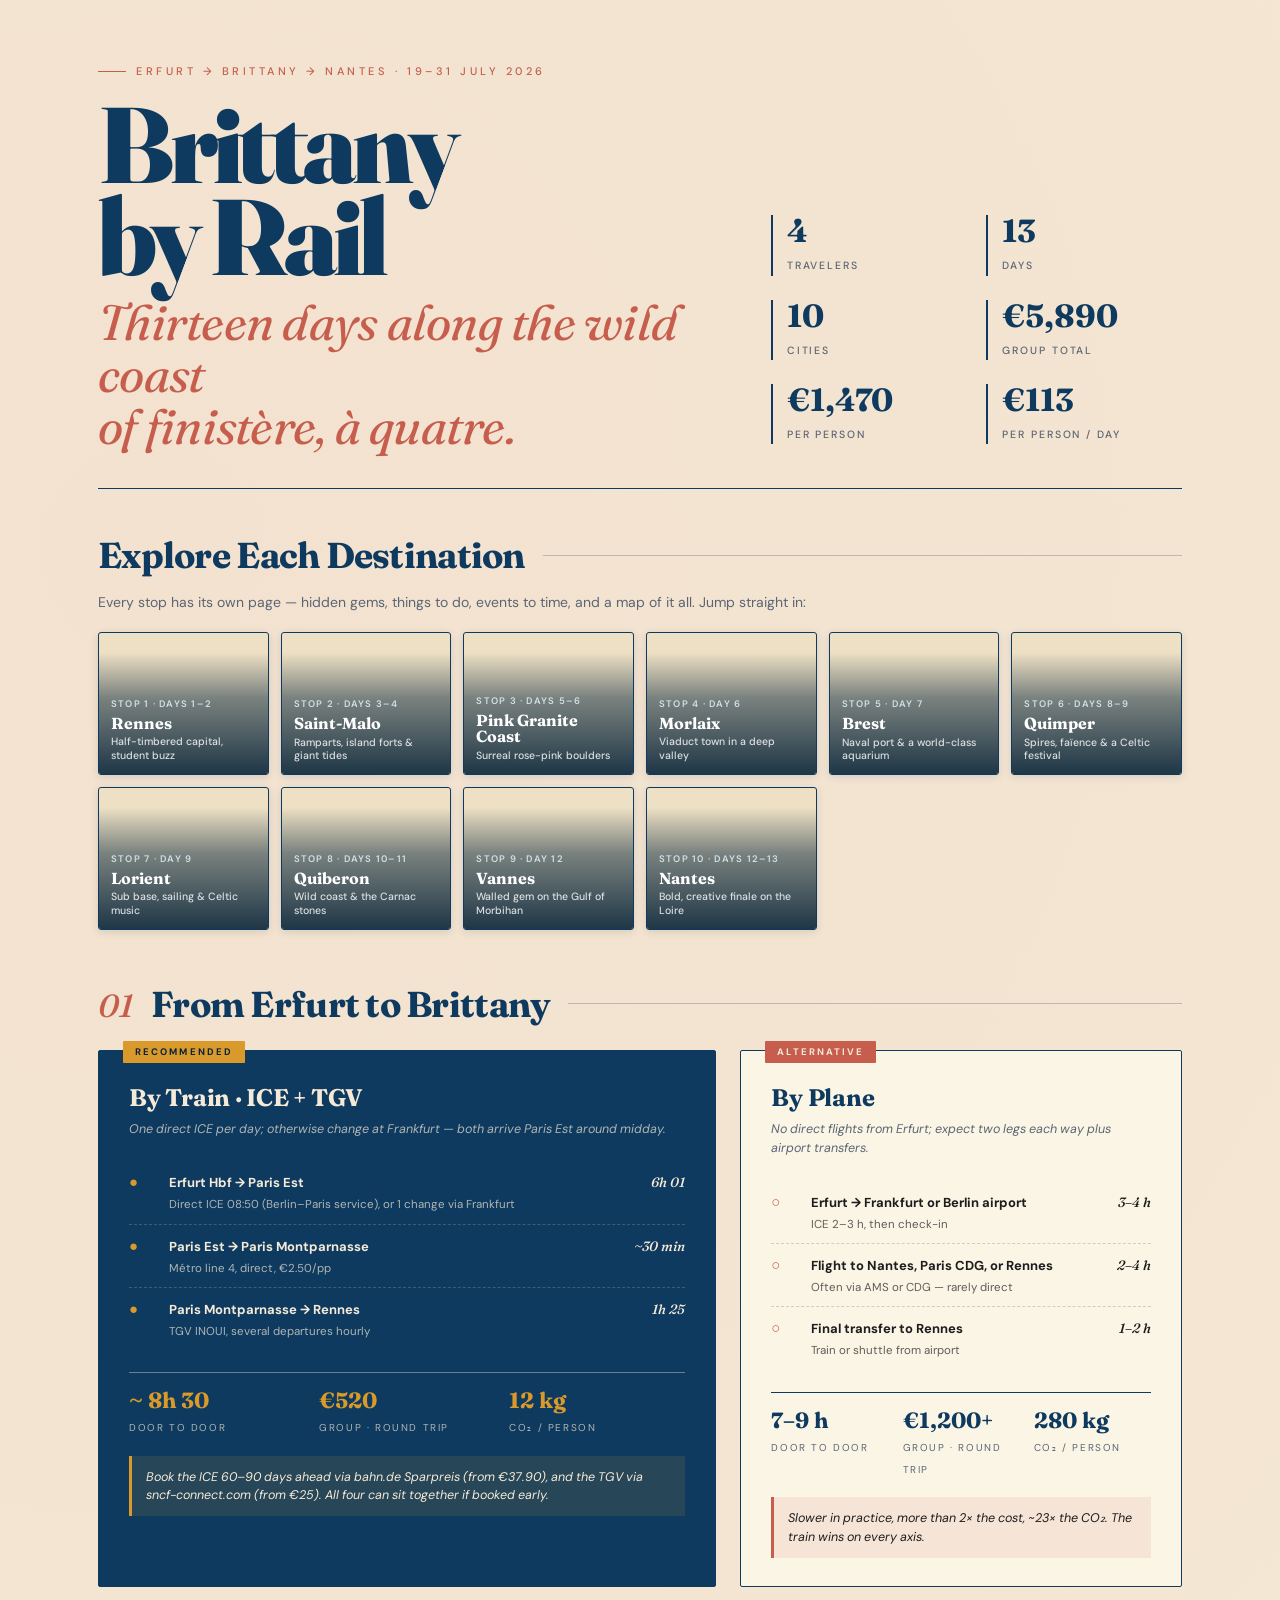
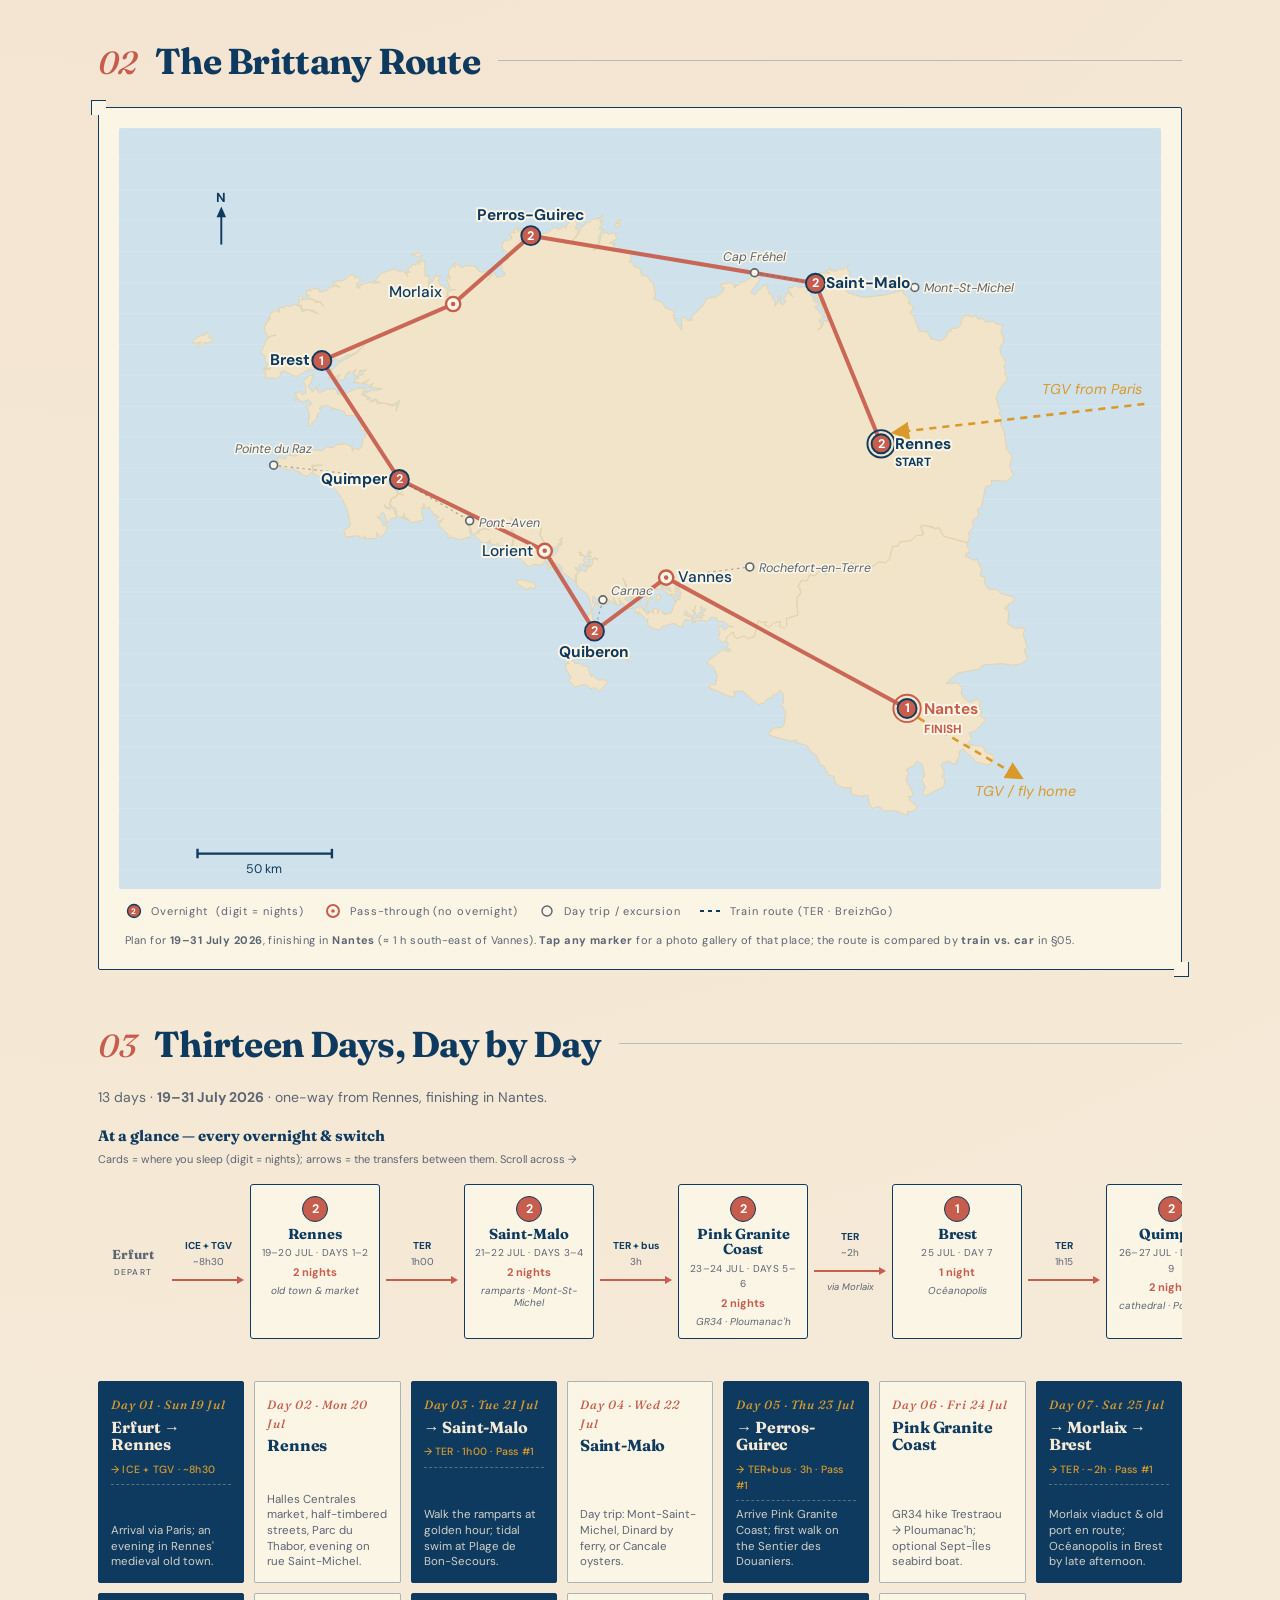
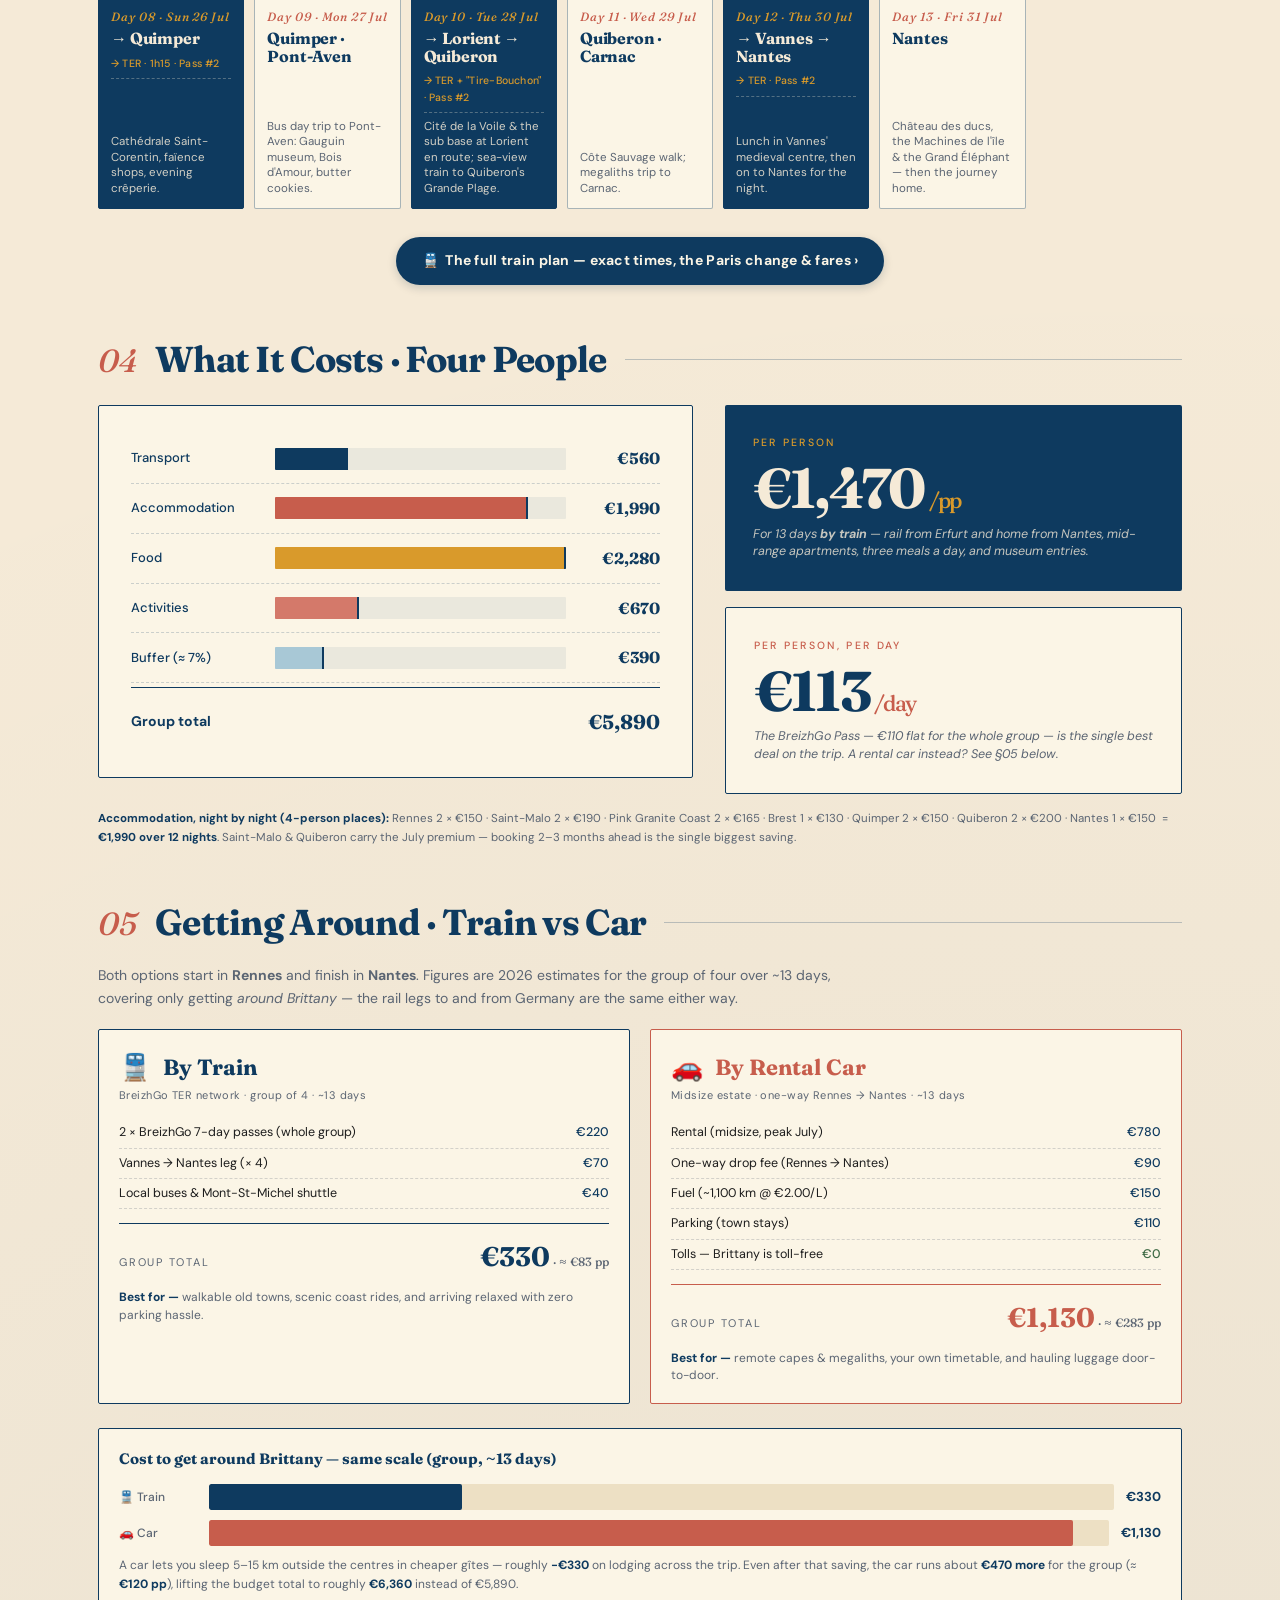
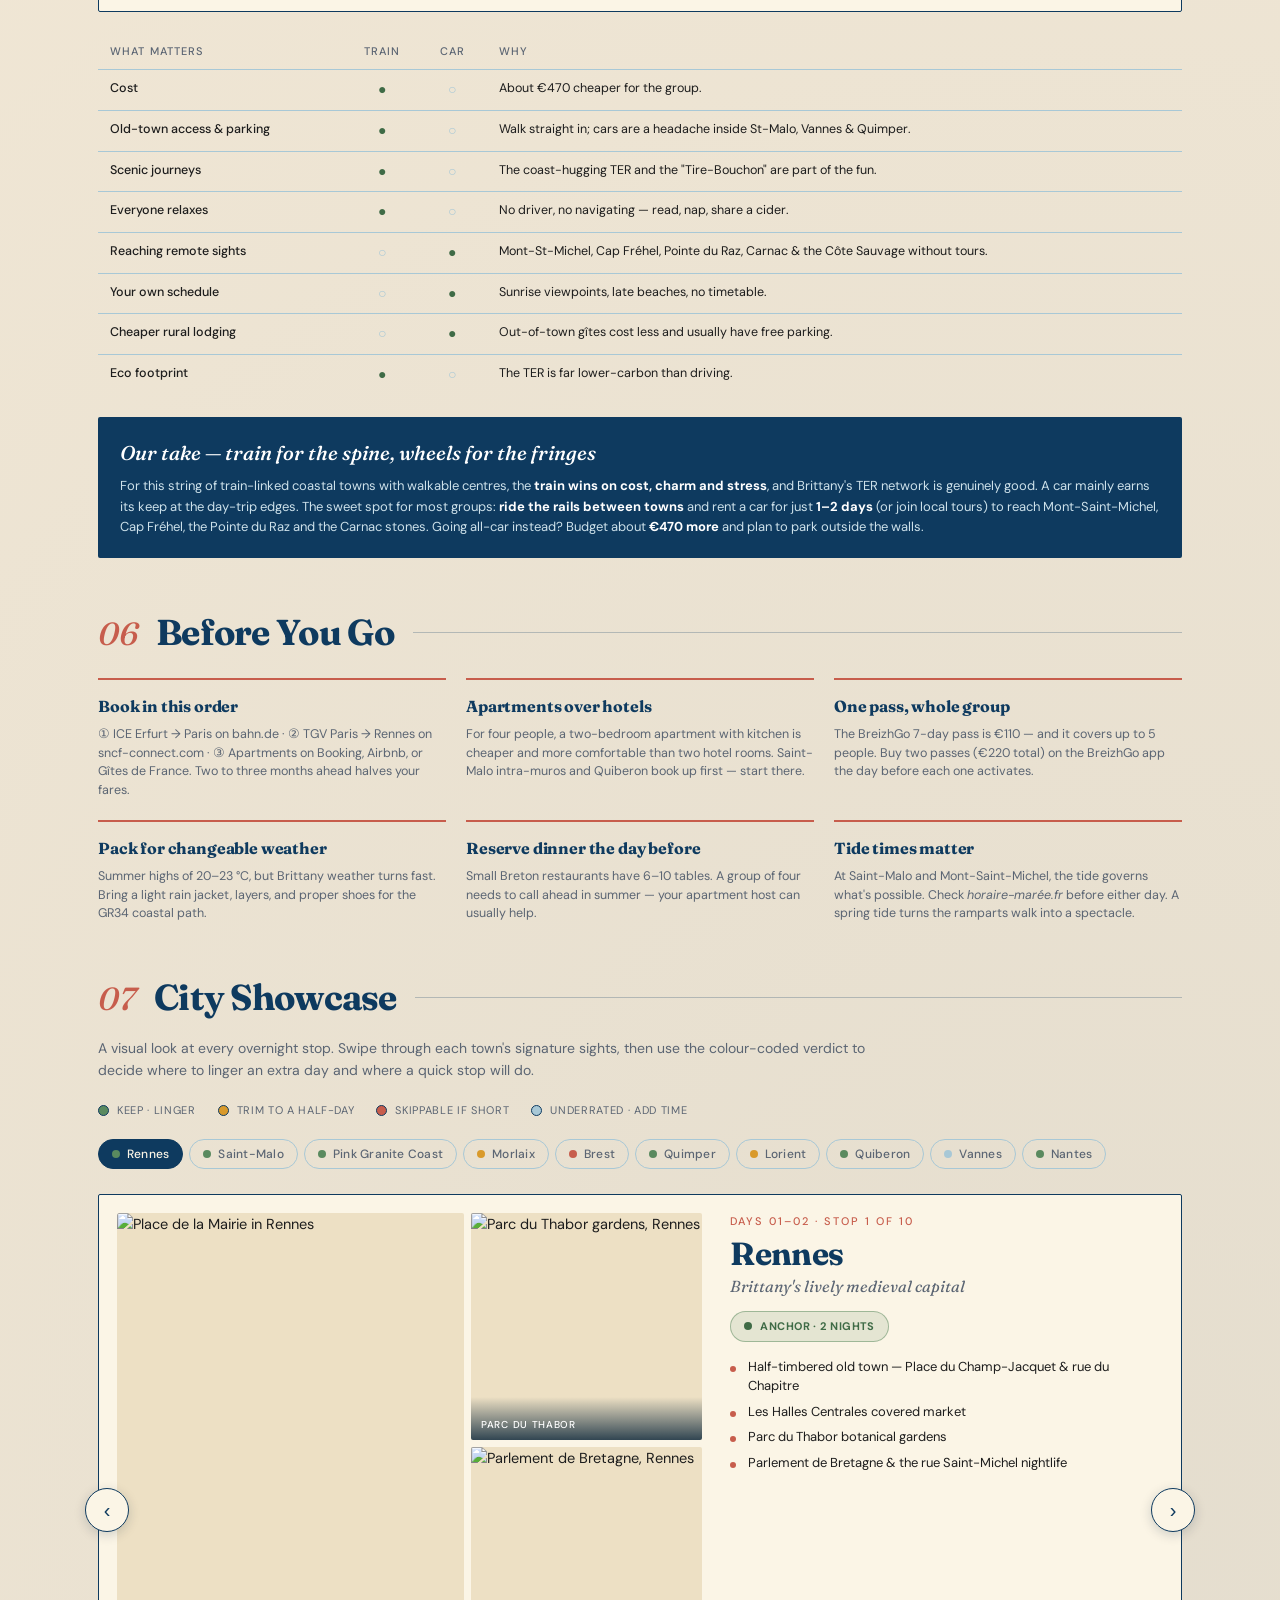
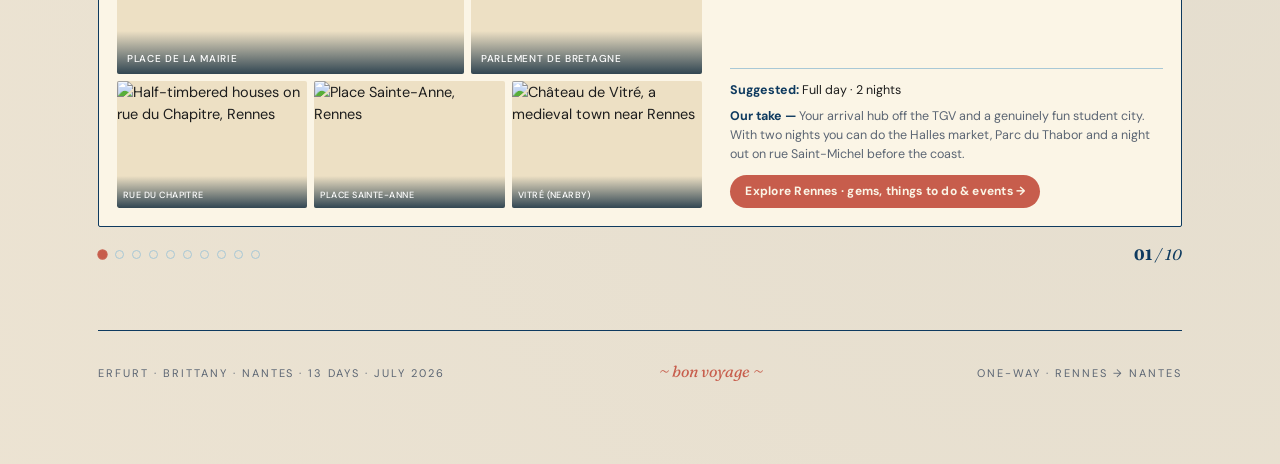
==== commit 7df9ad0a: "Add by-train trip plan subpage with researched times and fares New train-plan.html: the full rail it" ====
--- a/brittany-overview.html
+++ b/brittany-overview.html
@@ -1250,6 +1250,9 @@
         <div class="day-act">Château des ducs, the Machines de l'île &amp; the Grand Éléphant — then the journey home.</div>
       </div>
     </div>
+    <div style="margin-top: 28px; text-align: center;">
+      <a href="train-plan.html" style="display: inline-flex; align-items: center; gap: 9px; background: var(--ink); color: var(--paper); font-family: 'DM Sans', sans-serif; font-weight: 700; font-size: 14px; letter-spacing: .02em; text-decoration: none; padding: 13px 26px; border-radius: 999px; box-shadow: 0 3px 10px rgba(8,36,57,.18);">🚆&nbsp; The full train plan — exact times, the Paris change &amp; fares &rsaquo;</a>
+    </div>
   </section>
 
   <!-- ========== SECTION 04 — COSTS ========== -->
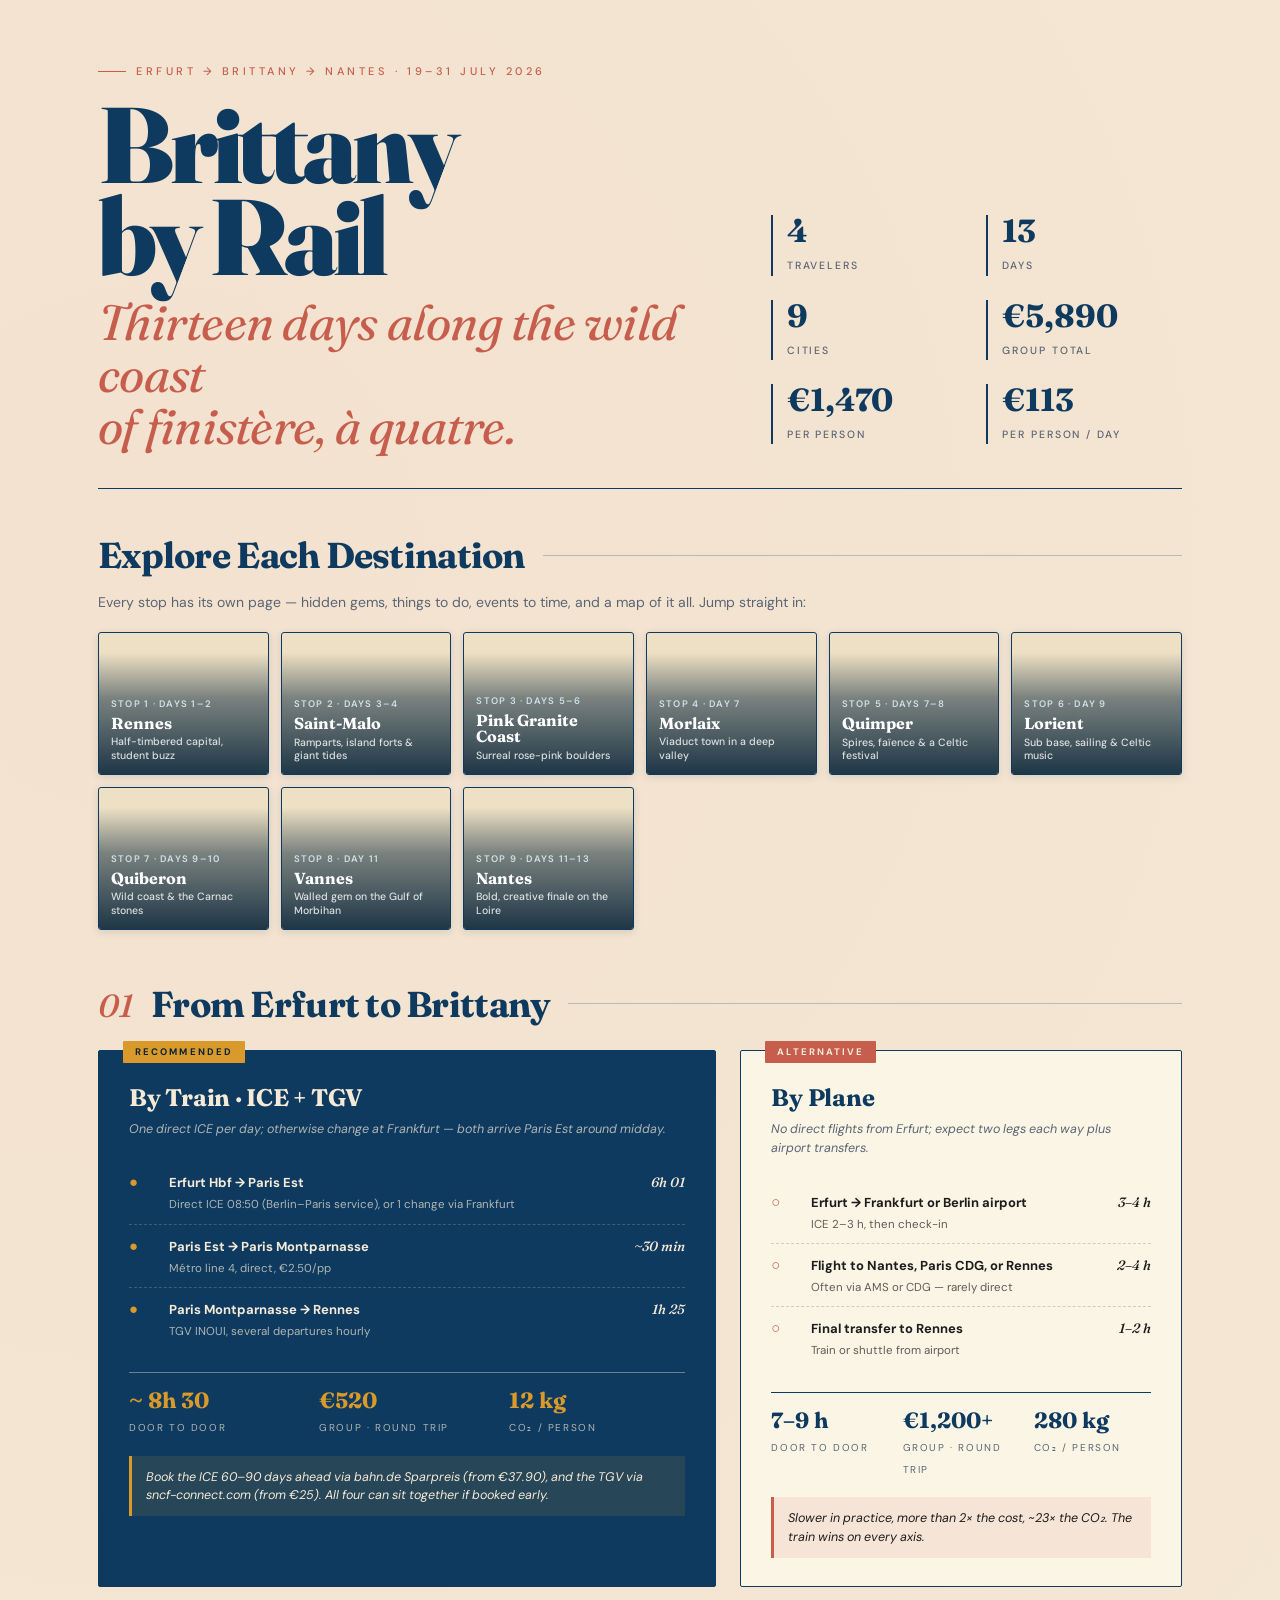
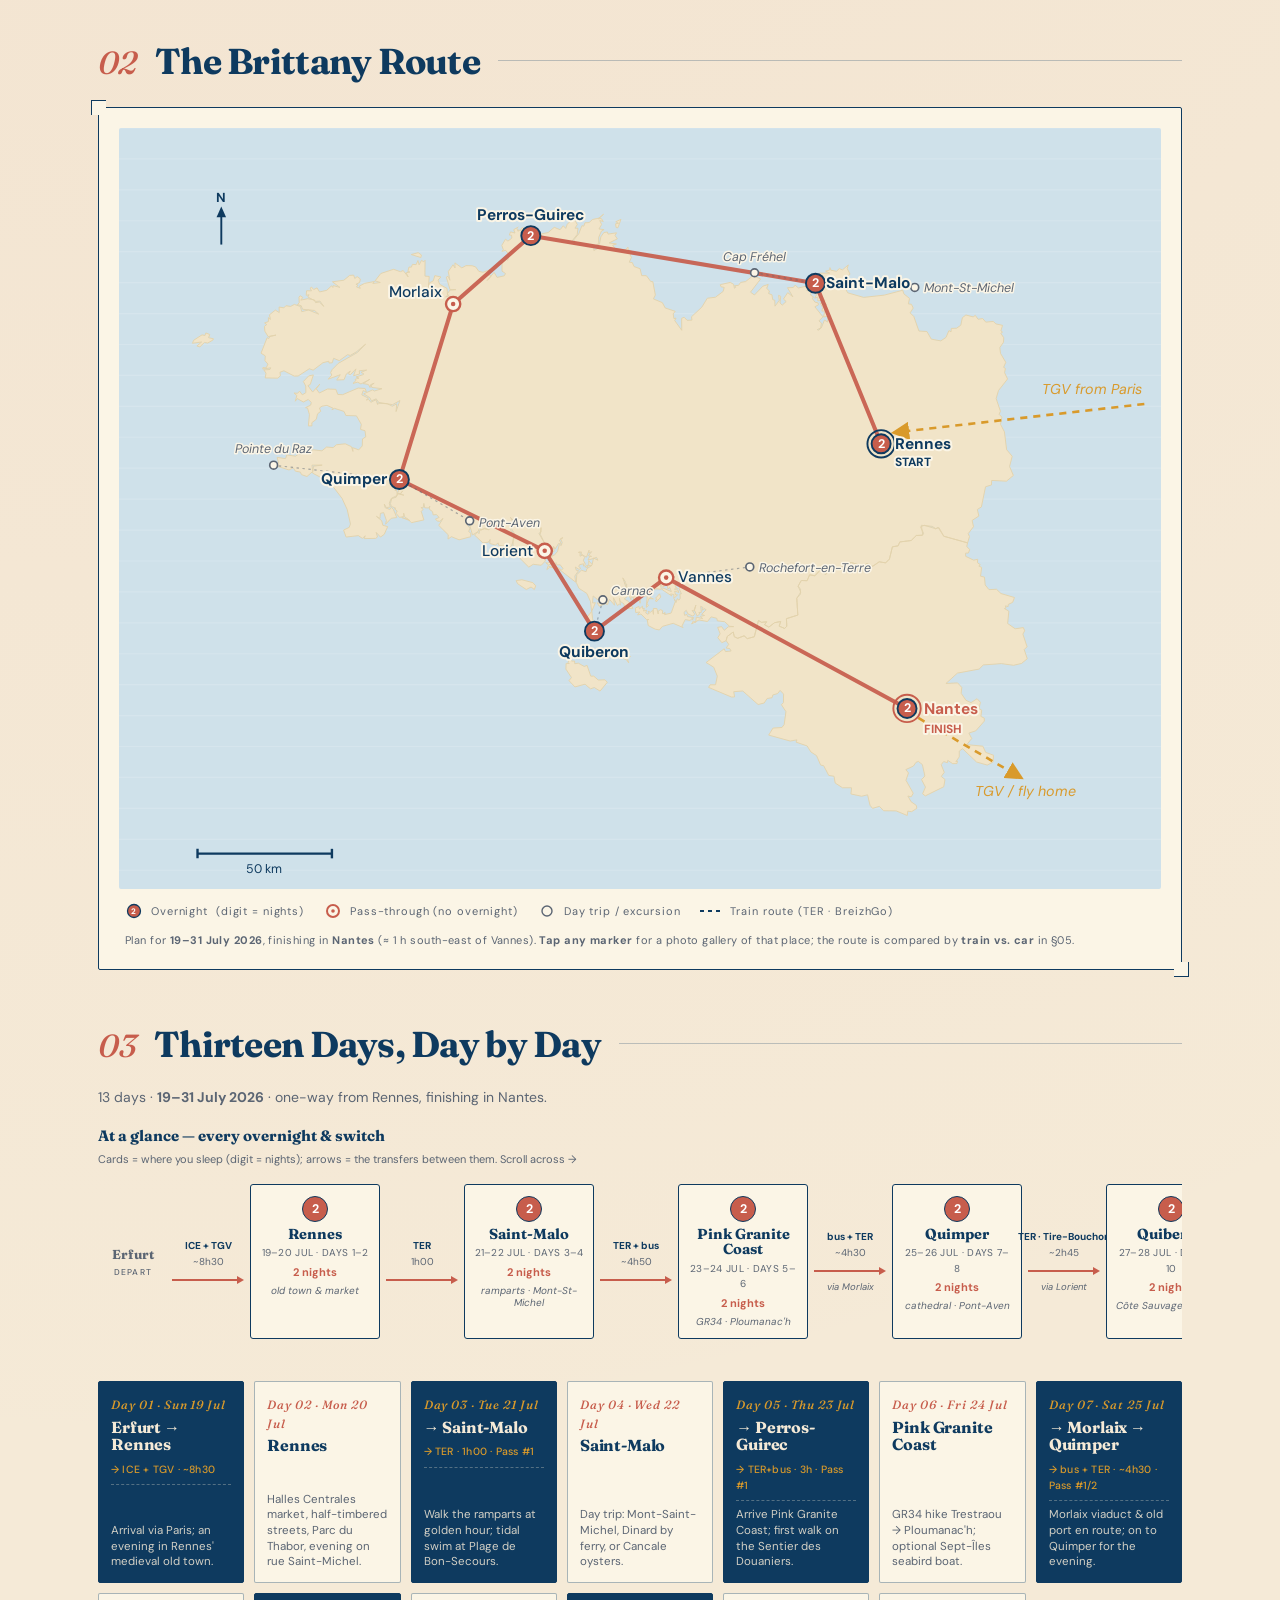
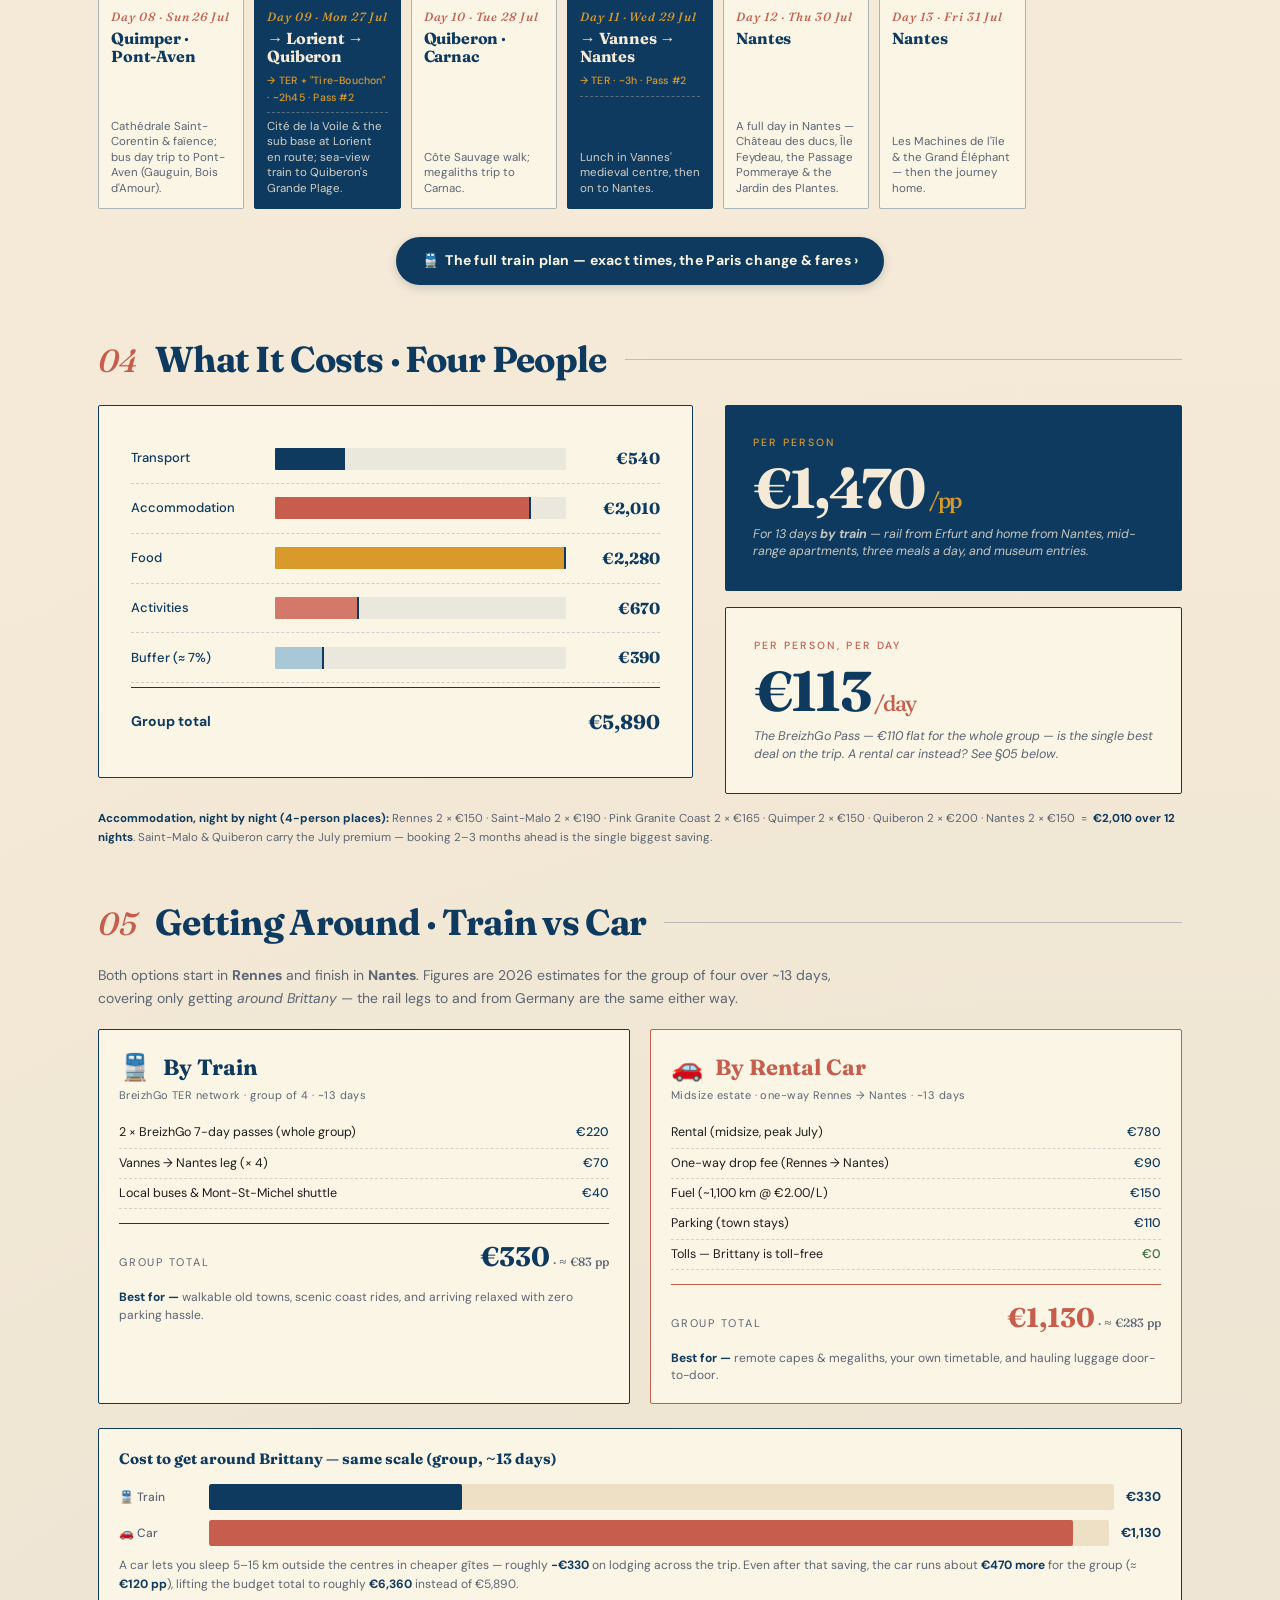
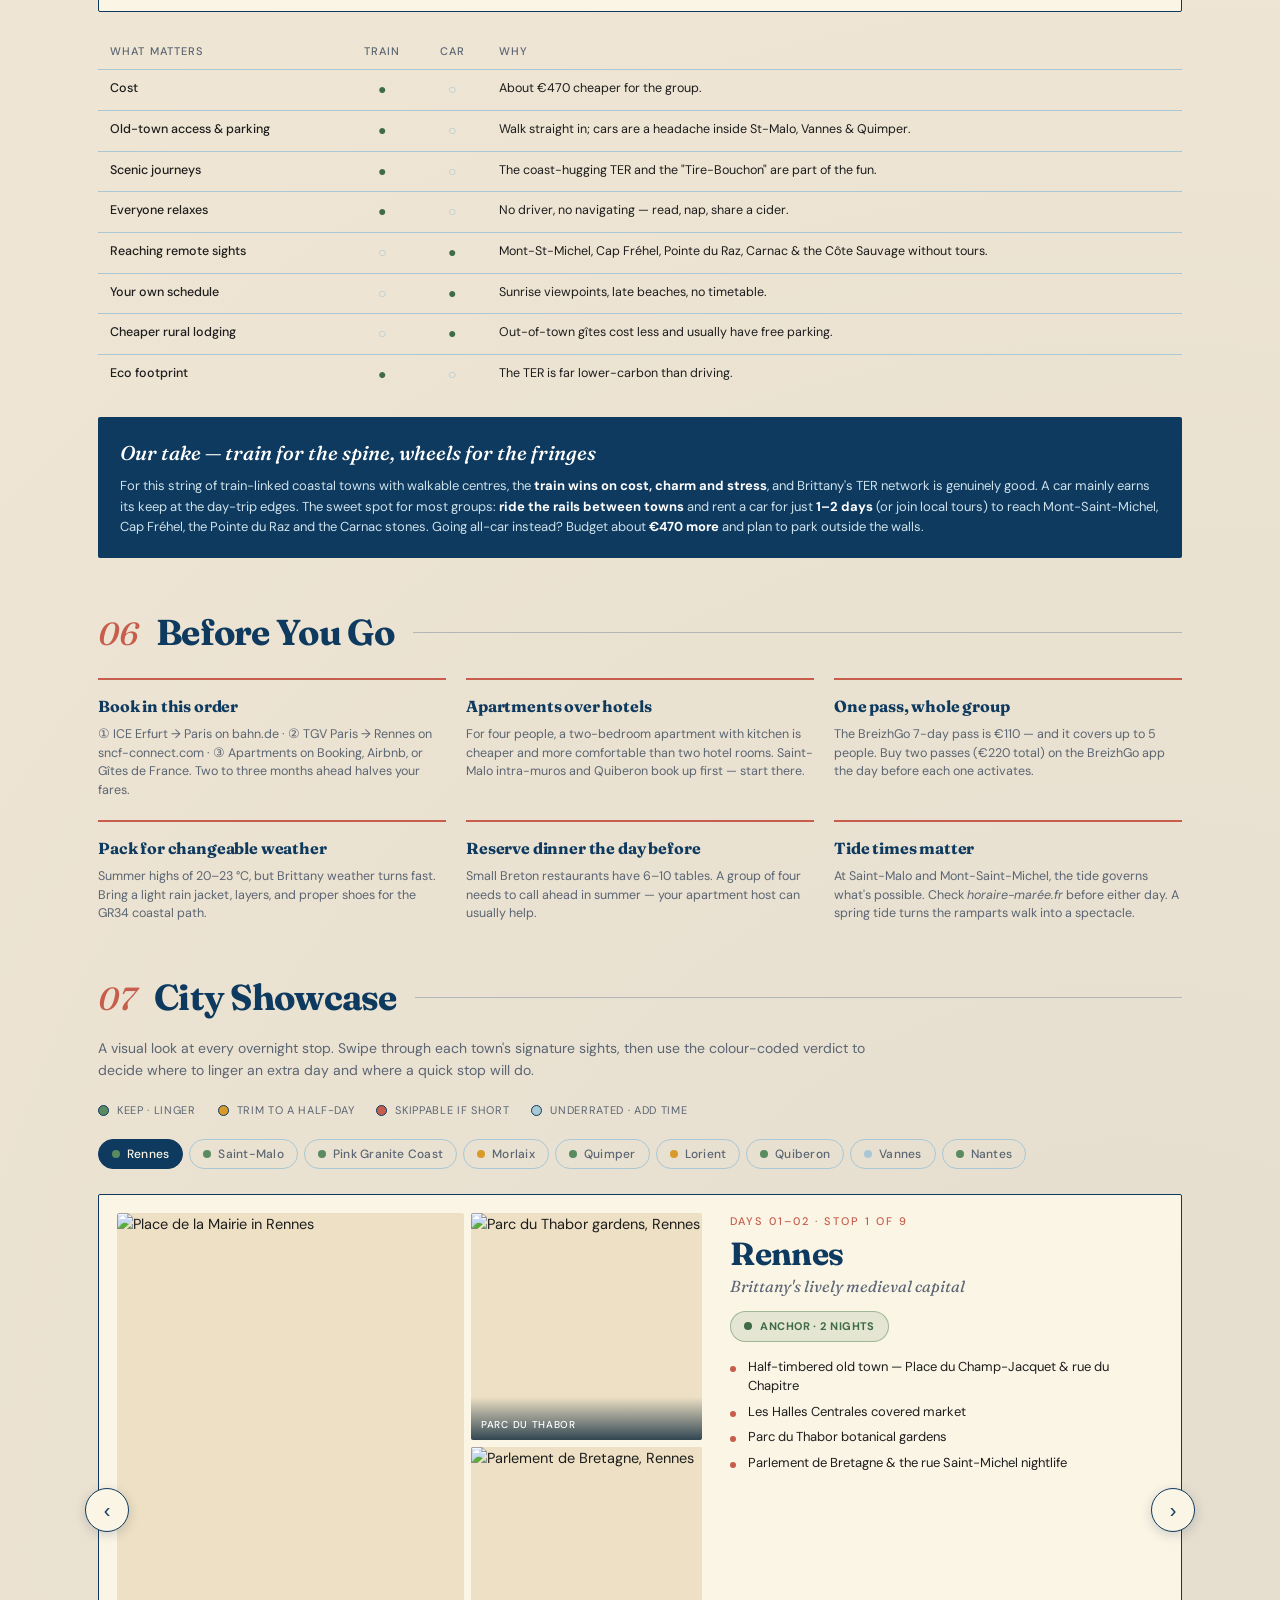
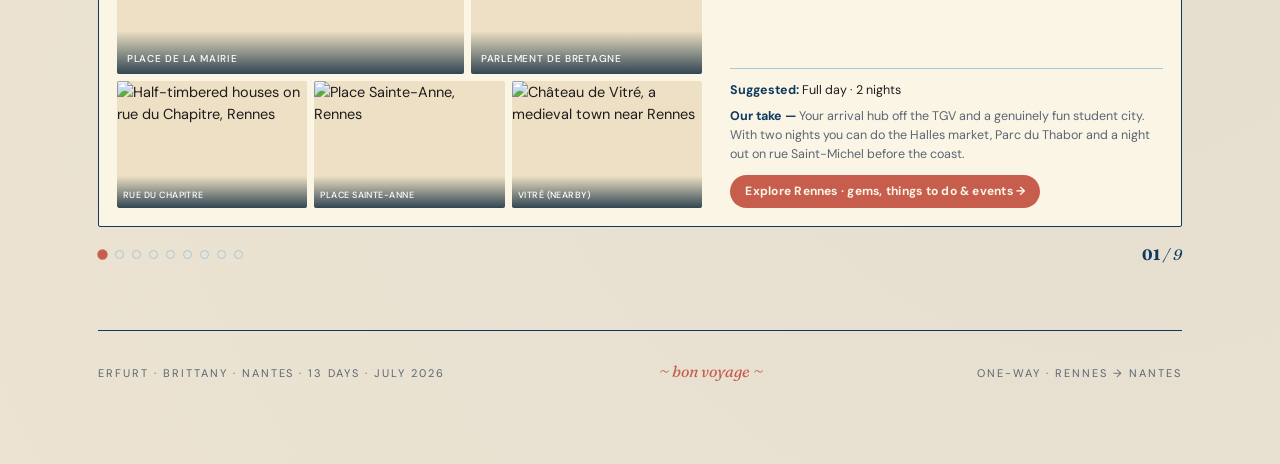
==== commit ccd57a8d: "Drop Brest from the itinerary; give its night to Nantes (2 nights) Per request, remove only Brest (k" ====
--- a/brittany-overview.html
+++ b/brittany-overview.html
@@ -924,7 +924,7 @@
         <span class="lbl">Days</span>
       </div>
       <div class="hero-stat">
-        <span class="num">10</span>
+        <span class="num">9</span>
         <span class="lbl">Cities</span>
       </div>
       <div class="hero-stat">
@@ -953,13 +953,12 @@
       <a class="di-card" href="dest-rennes.html" style="background-image:url('https://upload.wikimedia.org/wikipedia/commons/thumb/6/6a/Place_de_la_Mairie%2C_Rennes%2C_France.jpg/960px-Place_de_la_Mairie%2C_Rennes%2C_France.jpg')"><span class="di-arrow">&rarr;</span><div class="di-ov"><div class="di-stop">Stop 1 · Days 1–2</div><div class="di-name">Rennes</div><div class="di-teaser">Half-timbered capital, student buzz</div></div></a>
       <a class="di-card" href="dest-saint-malo.html" style="background-image:url('https://upload.wikimedia.org/wikipedia/commons/thumb/2/2c/Saintmalo.jpg/960px-Saintmalo.jpg')"><span class="di-arrow">&rarr;</span><div class="di-ov"><div class="di-stop">Stop 2 · Days 3–4</div><div class="di-name">Saint-Malo</div><div class="di-teaser">Ramparts, island forts &amp; giant tides</div></div></a>
       <a class="di-card" href="dest-pink-granite-coast.html" style="background-image:url('https://upload.wikimedia.org/wikipedia/commons/thumb/e/e8/Men_Ruz_Lighthouse.jpg/960px-Men_Ruz_Lighthouse.jpg')"><span class="di-arrow">&rarr;</span><div class="di-ov"><div class="di-stop">Stop 3 · Days 5–6</div><div class="di-name">Pink Granite Coast</div><div class="di-teaser">Surreal rose-pink boulders</div></div></a>
-      <a class="di-card" href="dest-morlaix.html" style="background-image:url('https://upload.wikimedia.org/wikipedia/commons/thumb/7/72/Vue_de_Morlaix.JPG/960px-Vue_de_Morlaix.JPG')"><span class="di-arrow">&rarr;</span><div class="di-ov"><div class="di-stop">Stop 4 · Day 6</div><div class="di-name">Morlaix</div><div class="di-teaser">Viaduct town in a deep valley</div></div></a>
-      <a class="di-card" href="dest-brest.html" style="background-image:url('https://upload.wikimedia.org/wikipedia/commons/thumb/1/15/Brest_-Oceanopolis_%282%29.jpg/960px-Brest_-Oceanopolis_%282%29.jpg')"><span class="di-arrow">&rarr;</span><div class="di-ov"><div class="di-stop">Stop 5 · Day 7</div><div class="di-name">Brest</div><div class="di-teaser">Naval port &amp; a world-class aquarium</div></div></a>
-      <a class="di-card" href="dest-quimper.html" style="background-image:url('https://upload.wikimedia.org/wikipedia/commons/thumb/d/dd/Quimper_perpestive_vers_la_cath%C3%A9drale.jpg/960px-Quimper_perpestive_vers_la_cath%C3%A9drale.jpg')"><span class="di-arrow">&rarr;</span><div class="di-ov"><div class="di-stop">Stop 6 · Days 8–9</div><div class="di-name">Quimper</div><div class="di-teaser">Spires, faïence &amp; a Celtic festival</div></div></a>
-      <a class="di-card" href="dest-lorient.html" style="background-image:url('https://upload.wikimedia.org/wikipedia/commons/thumb/5/59/Mus%C3%A9e_de_la_cit%C3%A9_de_la_Voile_Eric_Tabarly_%C3%A0_Lorient_DSC_0437.jpg/960px-Mus%C3%A9e_de_la_cit%C3%A9_de_la_Voile_Eric_Tabarly_%C3%A0_Lorient_DSC_0437.jpg')"><span class="di-arrow">&rarr;</span><div class="di-ov"><div class="di-stop">Stop 7 · Day 9</div><div class="di-name">Lorient</div><div class="di-teaser">Sub base, sailing &amp; Celtic music</div></div></a>
-      <a class="di-card" href="dest-quiberon.html" style="background-image:url('https://upload.wikimedia.org/wikipedia/commons/thumb/e/e3/Quiberon_-_Plage_%281%29.jpg/960px-Quiberon_-_Plage_%281%29.jpg')"><span class="di-arrow">&rarr;</span><div class="di-ov"><div class="di-stop">Stop 8 · Days 10–11</div><div class="di-name">Quiberon</div><div class="di-teaser">Wild coast &amp; the Carnac stones</div></div></a>
-      <a class="di-card" href="dest-vannes.html" style="background-image:url('https://upload.wikimedia.org/wikipedia/commons/thumb/4/4b/Vieux-quartier-port-vannes.jpg/960px-Vieux-quartier-port-vannes.jpg')"><span class="di-arrow">&rarr;</span><div class="di-ov"><div class="di-stop">Stop 9 · Day 12</div><div class="di-name">Vannes</div><div class="di-teaser">Walled gem on the Gulf of Morbihan</div></div></a>
-      <a class="di-card" href="dest-nantes.html" style="background-image:url('https://upload.wikimedia.org/wikipedia/commons/thumb/0/0a/Grand_%C3%A9l%C3%A9phant%2C_Nantes-23.jpg/960px-Grand_%C3%A9l%C3%A9phant%2C_Nantes-23.jpg')"><span class="di-arrow">&rarr;</span><div class="di-ov"><div class="di-stop">Stop 10 · Days 12–13</div><div class="di-name">Nantes</div><div class="di-teaser">Bold, creative finale on the Loire</div></div></a>
+      <a class="di-card" href="dest-morlaix.html" style="background-image:url('https://upload.wikimedia.org/wikipedia/commons/thumb/7/72/Vue_de_Morlaix.JPG/960px-Vue_de_Morlaix.JPG')"><span class="di-arrow">&rarr;</span><div class="di-ov"><div class="di-stop">Stop 4 · Day 7</div><div class="di-name">Morlaix</div><div class="di-teaser">Viaduct town in a deep valley</div></div></a>
+      <a class="di-card" href="dest-quimper.html" style="background-image:url('https://upload.wikimedia.org/wikipedia/commons/thumb/d/dd/Quimper_perpestive_vers_la_cath%C3%A9drale.jpg/960px-Quimper_perpestive_vers_la_cath%C3%A9drale.jpg')"><span class="di-arrow">&rarr;</span><div class="di-ov"><div class="di-stop">Stop 5 · Days 7–8</div><div class="di-name">Quimper</div><div class="di-teaser">Spires, faïence &amp; a Celtic festival</div></div></a>
+      <a class="di-card" href="dest-lorient.html" style="background-image:url('https://upload.wikimedia.org/wikipedia/commons/thumb/5/59/Mus%C3%A9e_de_la_cit%C3%A9_de_la_Voile_Eric_Tabarly_%C3%A0_Lorient_DSC_0437.jpg/960px-Mus%C3%A9e_de_la_cit%C3%A9_de_la_Voile_Eric_Tabarly_%C3%A0_Lorient_DSC_0437.jpg')"><span class="di-arrow">&rarr;</span><div class="di-ov"><div class="di-stop">Stop 6 · Day 9</div><div class="di-name">Lorient</div><div class="di-teaser">Sub base, sailing &amp; Celtic music</div></div></a>
+      <a class="di-card" href="dest-quiberon.html" style="background-image:url('https://upload.wikimedia.org/wikipedia/commons/thumb/e/e3/Quiberon_-_Plage_%281%29.jpg/960px-Quiberon_-_Plage_%281%29.jpg')"><span class="di-arrow">&rarr;</span><div class="di-ov"><div class="di-stop">Stop 7 · Days 9–10</div><div class="di-name">Quiberon</div><div class="di-teaser">Wild coast &amp; the Carnac stones</div></div></a>
+      <a class="di-card" href="dest-vannes.html" style="background-image:url('https://upload.wikimedia.org/wikipedia/commons/thumb/4/4b/Vieux-quartier-port-vannes.jpg/960px-Vieux-quartier-port-vannes.jpg')"><span class="di-arrow">&rarr;</span><div class="di-ov"><div class="di-stop">Stop 8 · Day 11</div><div class="di-name">Vannes</div><div class="di-teaser">Walled gem on the Gulf of Morbihan</div></div></a>
+      <a class="di-card" href="dest-nantes.html" style="background-image:url('https://upload.wikimedia.org/wikipedia/commons/thumb/0/0a/Grand_%C3%A9l%C3%A9phant%2C_Nantes-23.jpg/960px-Grand_%C3%A9l%C3%A9phant%2C_Nantes-23.jpg')"><span class="di-arrow">&rarr;</span><div class="di-ov"><div class="di-stop">Stop 9 · Days 11–13</div><div class="di-name">Nantes</div><div class="di-teaser">Bold, creative finale on the Loire</div></div></a>
     </div>
   </section>
 
@@ -1067,7 +1066,7 @@
     </div>
 
     <div class="map-frame">
-      <svg class="map-img" viewBox="0 0 876 640" preserveAspectRatio="xMidYMid meet" xmlns="http://www.w3.org/2000/svg" role="img" aria-label="Route map of Brittany from Rennes to Nantes"><defs><marker id="ah" viewBox="0 0 10 10" refX="8" refY="5" markerWidth="7" markerHeight="7" orient="auto-start-reverse"><path d="M0,0 L10,5 L0,10 z" fill="#d99a2b"/></marker></defs><rect x="0" y="0" width="876" height="640" fill="#cfe1ea"/><line x1="0" y1="0" x2="876" y2="0" stroke="#ffffff" stroke-opacity="0.14" stroke-width="1"/><line x1="0" y1="26" x2="876" y2="26" stroke="#ffffff" stroke-opacity="0.14" stroke-width="1"/><line x1="0" y1="52" x2="876" y2="52" stroke="#ffffff" stroke-opacity="0.14" stroke-width="1"/><line x1="0" y1="78" x2="876" y2="78" stroke="#ffffff" stroke-opacity="0.14" stroke-width="1"/><line x1="0" y1="104" x2="876" y2="104" stroke="#ffffff" stroke-opacity="0.14" stroke-width="1"/><line x1="0" y1="130" x2="876" y2="130" stroke="#ffffff" stroke-opacity="0.14" stroke-width="1"/><line x1="0" y1="156" x2="876" y2="156" stroke="#ffffff" stroke-opacity="0.14" stroke-width="1"/><line x1="0" y1="182" x2="876" y2="182" stroke="#ffffff" stroke-opacity="0.14" stroke-width="1"/><line x1="0" y1="208" x2="876" y2="208" stroke="#ffffff" stroke-opacity="0.14" stroke-width="1"/><line x1="0" y1="234" x2="876" y2="234" stroke="#ffffff" stroke-opacity="0.14" stroke-width="1"/><line x1="0" y1="260" x2="876" y2="260" stroke="#ffffff" stroke-opacity="0.14" stroke-width="1"/><line x1="0" y1="286" x2="876" y2="286" stroke="#ffffff" stroke-opacity="0.14" stroke-width="1"/><line x1="0" y1="312" x2="876" y2="312" stroke="#ffffff" stroke-opacity="0.14" stroke-width="1"/><line x1="0" y1="338" x2="876" y2="338" stroke="#ffffff" stroke-opacity="0.14" stroke-width="1"/><line x1="0" y1="364" x2="876" y2="364" stroke="#ffffff" stroke-opacity="0.14" stroke-width="1"/><line x1="0" y1="390" x2="876" y2="390" stroke="#ffffff" stroke-opacity="0.14" stroke-width="1"/><line x1="0" y1="416" x2="876" y2="416" stroke="#ffffff" stroke-opacity="0.14" stroke-width="1"/><line x1="0" y1="442" x2="876" y2="442" stroke="#ffffff" stroke-opacity="0.14" stroke-width="1"/><line x1="0" y1="468" x2="876" y2="468" stroke="#ffffff" stroke-opacity="0.14" stroke-width="1"/><line x1="0" y1="494" x2="876" y2="494" stroke="#ffffff" stroke-opacity="0.14" stroke-width="1"/><line x1="0" y1="520" x2="876" y2="520" stroke="#ffffff" stroke-opacity="0.14" stroke-width="1"/><line x1="0" y1="546" x2="876" y2="546" stroke="#ffffff" stroke-opacity="0.14" stroke-width="1"/><line x1="0" y1="572" x2="876" y2="572" stroke="#ffffff" stroke-opacity="0.14" stroke-width="1"/><line x1="0" y1="598" x2="876" y2="598" stroke="#ffffff" stroke-opacity="0.14" stroke-width="1"/><line x1="0" y1="624" x2="876" y2="624" stroke="#ffffff" stroke-opacity="0.14" stroke-width="1"/><path d="M419.4,83.9 417.9,83.7 417.5,80.5 420.0,80.1 417.6,78.8 422.0,76.8Z M586.0,151.5 591.8,158.8 588.4,162.2 590.5,163.9 589.9,168.2 587.0,169.5 588.0,170.0 590.4,168.1 593.1,161.4 595.8,163.2 595.9,158.3 592.3,158.9 593.3,154.0 590.9,153.8 591.6,151.0 589.3,146.9 593.7,149.2 594.8,148.3 592.9,146.9 593.4,144.8 587.4,145.3 587.7,142.1 584.9,143.1 587.0,139.2 584.6,139.5 584.9,136.2 582.1,134.5 583.8,133.0 582.4,130.4 589.0,126.9 590.2,124.1 589.1,122.0 597.5,122.0 594.0,120.4 597.5,119.4 597.7,117.4 598.4,119.5 603.1,120.5 605.6,118.2 608.2,119.3 613.1,115.1 612.2,118.2 614.6,122.9 610.1,126.2 608.6,131.6 612.7,138.6 626.0,142.4 643.4,140.5 658.9,136.4 659.8,139.4 664.6,143.3 663.6,147.9 666.2,148.2 667.7,151.4 665.1,155.4 668.2,158.5 672.5,170.7 679.2,171.1 682.9,177.5 690.9,179.0 695.3,176.0 697.7,170.3 699.5,171.4 699.7,168.5 704.2,168.3 707.7,165.8 709.0,159.5 712.0,157.2 718.1,158.8 719.9,157.5 722.2,160.8 726.1,160.2 728.7,163.2 735.0,162.6 737.2,164.7 742.8,165.9 741.4,170.5 742.8,171.6 741.3,172.6 743.8,176.3 743.6,180.1 740.5,184.6 741.1,189.5 745.5,197.0 743.7,201.2 745.2,202.1 744.5,205.7 747.0,211.0 739.4,220.7 737.4,227.4 741.0,238.1 739.9,240.7 742.2,243.1 741.1,249.1 744.4,255.5 746.2,270.4 750.9,276.0 748.7,284.6 751.9,292.1 746.1,296.9 733.6,296.3 733.5,300.1 728.5,301.6 725.0,318.6 721.6,320.7 722.9,326.2 717.2,329.9 718.4,335.2 713.9,341.0 715.0,343.5 713.4,348.8 693.4,343.2 688.5,335.7 686.6,336.9 683.7,334.9 674.5,334.0 675.8,342.2 670.3,342.6 666.0,346.8 656.4,348.0 655.0,351.3 650.2,352.1 647.7,362.4 644.5,365.6 639.1,364.7 633.7,368.4 628.8,366.1 625.4,368.4 616.0,365.4 610.9,365.9 607.5,369.2 597.8,371.3 594.5,375.2 592.3,374.5 591.5,369.5 585.0,376.5 580.6,375.6 578.5,380.6 573.6,380.4 570.9,385.2 573.2,390.2 569.8,395.3 570.7,409.5 561.1,412.5 561.4,418.9 559.6,420.7 555.0,418.8 556.3,414.9 551.1,415.9 546.3,419.6 542.7,417.6 544.5,415.1 540.2,415.6 537.6,414.0 534.1,427.7 528.2,429.3 525.5,426.9 520.2,429.0 517.3,427.7 516.4,423.7 511.3,427.5 510.4,431.0 506.8,432.7 503.4,428.5 505.4,425.2 503.3,419.8 506.6,419.2 508.9,422.3 512.3,419.3 516.8,419.2 513.3,418.9 509.2,415.1 503.0,414.3 502.6,412.2 497.8,411.0 494.7,414.9 487.6,413.6 481.4,416.9 482.8,414.5 484.8,415.7 485.3,411.2 490.8,412.5 488.8,410.6 492.3,409.8 489.8,409.0 493.6,405.0 491.9,404.0 490.5,405.5 491.0,403.2 489.0,402.1 489.6,407.2 487.5,407.3 488.2,408.7 486.0,410.2 483.6,405.1 485.0,401.1 483.6,406.1 481.8,405.6 484.0,408.7 482.4,410.3 478.3,408.5 476.9,405.5 475.0,407.2 475.5,409.7 477.4,408.9 478.0,410.8 483.2,411.6 481.9,413.8 482.1,412.0 480.1,414.0 476.0,413.3 473.2,418.8 474.2,420.0 465.9,416.4 456.8,419.0 454.3,422.0 450.7,421.3 444.9,418.3 444.1,413.5 445.4,413.2 443.6,413.3 438.8,408.6 436.0,409.4 437.8,406.9 434.4,407.4 434.1,403.6 437.0,402.2 437.5,404.3 440.1,402.0 440.3,404.3 441.7,403.8 440.9,406.1 443.5,405.3 442.8,407.6 444.4,408.7 445.7,408.1 444.8,406.3 446.8,407.1 448.7,405.5 449.3,408.9 449.2,403.9 452.2,404.0 453.3,408.6 453.3,406.1 455.4,404.9 457.1,405.9 456.8,408.2 459.2,408.2 458.8,407.2 458.7,409.1 464.2,407.8 467.7,398.1 466.9,396.1 468.2,399.0 469.4,395.7 470.8,397.0 471.8,395.3 471.6,391.7 472.8,391.7 470.8,386.9 472.2,385.1 469.6,385.0 471.7,383.7 467.9,380.9 468.9,384.2 467.3,385.1 469.6,387.3 467.8,386.5 467.1,388.0 469.8,388.4 470.8,390.5 467.1,389.4 467.9,392.6 469.6,392.4 466.5,395.5 466.5,392.2 463.7,391.7 464.7,393.4 456.9,388.3 457.4,386.7 464.4,389.8 463.0,386.2 461.5,387.5 460.8,383.6 456.9,386.1 454.3,381.7 456.1,387.8 451.3,387.4 447.5,389.9 447.8,387.9 442.8,387.5 442.0,388.7 443.8,389.6 441.8,391.2 443.5,392.6 442.5,393.8 438.3,392.4 438.1,399.5 437.3,396.8 435.0,396.9 435.2,395.1 433.6,397.4 432.3,396.5 433.5,392.3 432.0,395.0 431.0,391.5 430.4,396.6 428.0,390.6 428.3,387.7 430.5,386.5 426.7,386.2 426.8,383.4 425.1,383.1 425.8,381.6 423.5,378.2 427.6,389.9 424.5,391.1 427.5,393.7 424.8,395.9 428.5,398.2 432.1,403.8 427.9,404.0 426.9,401.9 426.0,404.7 423.8,403.2 425.0,403.2 424.5,400.0 421.2,397.9 420.7,395.3 421.7,401.2 420.7,400.1 419.1,401.5 415.7,395.0 416.6,401.2 412.3,396.2 410.7,400.7 408.8,399.9 403.8,402.1 402.0,399.2 404.4,399.5 404.4,398.2 398.6,393.4 398.1,399.3 400.5,399.1 397.5,406.2 398.1,412.5 400.2,418.9 406.3,425.4 400.1,423.3 397.6,424.3 395.4,422.1 393.1,411.6 397.3,406.5 396.4,398.1 393.3,391.3 386.7,387.0 384.5,382.2 384.8,375.5 388.7,371.8 392.7,373.0 393.3,370.6 397.7,367.6 394.0,368.1 393.8,369.6 391.6,368.8 395.0,367.1 394.9,363.9 397.8,367.0 398.9,361.5 402.6,363.4 401.5,361.0 394.3,363.3 395.8,360.0 397.3,360.2 394.6,359.6 397.3,356.2 395.0,357.3 395.2,354.9 393.0,360.8 388.6,358.4 388.7,356.4 386.2,356.8 387.7,356.5 387.6,360.0 389.9,358.9 391.4,361.0 390.4,363.4 392.1,366.9 390.5,368.3 390.6,366.4 387.2,367.1 386.5,368.7 388.2,370.1 386.8,371.1 383.6,369.1 384.4,371.8 386.4,372.1 383.2,376.7 383.9,381.8 369.5,370.6 362.2,369.2 359.7,371.3 360.8,367.9 362.4,369.0 365.4,367.5 372.0,371.5 373.4,370.4 370.9,367.2 366.9,367.3 367.8,365.6 360.9,367.3 358.7,365.4 360.7,365.9 362.5,364.0 360.9,362.0 362.2,361.4 361.6,359.4 364.2,360.6 363.8,359.1 365.8,359.3 368.7,356.0 370.2,350.2 371.8,351.0 372.6,348.5 371.2,345.2 373.3,344.4 370.3,346.4 371.8,349.8 369.6,349.3 366.6,354.0 365.2,351.5 365.8,355.9 362.2,357.6 354.2,341.8 354.8,335.9 354.8,339.8 353.0,340.7 360.8,354.6 361.0,357.1 359.5,356.7 361.0,357.5 360.3,359.9 358.1,360.1 358.4,364.0 355.0,367.6 348.2,366.8 344.5,369.2 337.1,361.8 331.3,351.6 331.3,345.6 333.1,342.2 329.3,335.7 332.3,330.7 329.1,327.3 331.5,332.0 329.1,337.6 332.6,343.3 329.7,352.3 319.1,350.8 318.8,348.8 316.5,350.6 311.7,349.3 312.0,345.9 310.6,348.2 305.9,348.8 298.9,342.2 301.4,339.7 302.6,341.0 303.2,338.2 307.4,336.9 311.1,337.8 312.5,335.9 310.8,337.5 307.2,336.6 304.2,338.0 303.4,335.2 301.9,339.3 297.2,342.1 294.0,331.2 293.0,334.1 295.0,336.4 294.0,339.3 295.8,340.7 295.7,343.6 285.9,346.2 279.5,343.6 276.6,345.6 276.8,342.0 268.8,334.1 272.4,328.2 269.7,330.7 267.7,330.4 266.0,328.9 269.1,327.4 266.9,325.0 264.1,325.3 263.6,322.6 260.8,320.4 261.3,317.9 260.2,319.5 257.0,319.3 256.3,315.6 255.7,319.3 253.8,319.0 255.7,320.7 254.1,322.3 256.3,329.5 245.8,331.8 243.0,329.0 237.7,327.5 244.6,330.1 240.1,326.8 239.3,323.8 239.4,326.6 235.8,327.4 232.8,323.8 233.9,322.0 231.5,320.1 232.7,319.7 228.9,318.1 228.2,315.7 229.3,311.5 233.0,310.4 234.2,307.5 239.5,308.7 236.6,307.7 238.5,305.1 236.5,307.4 234.1,307.3 236.5,301.2 232.9,297.1 232.9,299.1 235.6,300.4 232.0,304.7 233.6,304.9 233.9,308.9 228.9,311.4 227.2,315.4 228.1,318.7 224.7,319.1 223.0,316.2 223.8,319.3 227.7,320.7 229.0,319.0 230.6,320.5 233.5,327.5 228.9,328.1 224.1,333.1 224.8,329.9 222.5,323.3 219.7,324.0 219.4,328.3 216.4,326.5 220.8,330.1 221.8,334.0 225.9,335.1 222.9,341.7 219.8,343.9 216.2,340.0 217.3,343.9 215.8,345.0 206.1,345.2 207.0,342.8 204.6,345.0 201.2,342.7 190.9,343.9 188.8,338.0 193.5,335.8 194.6,332.9 191.8,320.6 187.5,311.3 177.0,297.7 162.7,290.1 163.6,284.3 170.8,283.4 162.2,283.4 162.9,288.7 158.0,293.0 153.4,291.4 152.5,289.3 148.3,288.5 146.5,285.7 142.9,287.5 128.6,283.1 134.2,281.7 132.9,276.9 140.0,278.0 141.1,274.8 148.4,275.9 151.2,274.0 153.5,274.6 155.2,272.4 160.2,273.9 162.7,270.5 170.6,271.4 174.5,268.2 180.0,268.7 182.8,266.3 190.2,265.5 195.4,267.9 196.7,271.9 196.4,268.7 201.5,270.6 204.5,267.3 204.7,261.4 207.5,259.6 206.8,254.5 203.0,253.4 203.7,249.1 199.6,242.0 190.7,241.7 189.2,238.3 181.2,235.7 179.0,236.9 180.1,235.6 174.8,233.2 170.6,233.9 168.5,235.4 169.6,238.2 166.9,240.3 165.8,244.9 162.1,247.8 162.2,250.4 159.2,250.5 160.1,240.9 158.5,235.5 156.8,235.1 161.2,232.9 161.6,230.7 159.1,228.2 155.0,230.4 149.9,227.5 148.2,229.7 149.5,224.9 147.1,222.8 150.1,223.0 151.8,221.2 154.1,224.3 157.1,222.5 157.0,217.0 155.0,213.1 159.5,208.4 163.4,207.6 160.8,215.6 158.8,216.6 162.8,222.0 168.9,215.2 165.8,219.2 168.4,222.8 175.3,219.4 182.3,219.7 183.9,224.0 188.0,224.2 201.1,218.6 206.9,219.0 208.0,221.9 205.2,220.8 204.1,224.4 209.7,227.1 207.9,228.7 209.8,228.1 211.7,230.6 216.0,228.5 217.5,232.5 217.1,231.3 225.5,231.8 229.8,233.9 233.5,231.9 232.9,238.4 236.2,229.1 229.9,232.6 218.3,230.7 216.2,227.7 212.2,229.4 210.9,226.7 205.7,223.5 213.3,220.1 214.6,221.1 221.1,219.2 212.5,218.1 212.1,216.1 214.5,214.6 211.5,215.8 211.1,218.2 209.6,215.6 205.3,214.9 210.8,211.3 203.4,215.2 200.7,213.7 196.7,214.7 199.2,212.3 198.4,211.3 201.8,210.3 199.3,209.3 205.0,207.4 205.9,206.8 203.5,205.4 208.2,203.5 201.9,204.1 202.3,206.8 197.2,208.3 199.2,202.5 194.5,207.4 192.9,206.7 194.5,204.3 191.1,206.8 189.2,211.6 183.0,211.9 186.0,207.4 175.9,211.2 178.9,207.7 177.9,205.6 179.3,203.0 184.3,197.9 200.5,188.7 207.3,181.7 199.9,188.0 194.4,191.2 192.1,190.6 185.2,195.6 180.4,193.6 179.3,197.4 176.6,197.6 176.4,196.1 171.5,197.3 163.2,203.6 160.0,202.4 150.6,208.5 147.4,208.6 138.6,204.1 135.3,205.4 135.7,208.3 133.5,210.3 122.9,210.1 123.6,206.1 121.8,203.4 126.9,203.0 127.6,201.6 120.9,202.7 121.0,201.4 123.7,201.7 125.2,198.5 122.7,195.6 123.0,191.6 119.4,189.3 124.5,176.3 125.9,177.0 126.9,175.2 132.0,174.1 125.4,175.4 122.6,170.8 122.3,166.8 124.2,165.2 122.4,163.9 125.6,162.7 125.6,159.4 127.3,161.0 126.5,157.0 131.5,153.1 134.7,155.2 134.6,150.5 138.6,151.2 140.3,149.4 144.3,150.0 147.4,148.3 152.6,150.1 153.6,154.4 159.3,153.0 167.9,156.5 164.4,153.4 154.3,152.4 153.2,149.4 150.0,148.4 151.5,147.0 151.3,142.2 152.3,141.0 154.5,142.5 152.8,144.7 158.6,143.5 164.3,144.5 165.2,146.8 168.4,146.3 172.2,150.0 168.9,145.5 165.5,145.8 158.7,142.0 159.8,140.2 157.4,140.7 157.7,136.8 161.8,136.9 160.7,134.6 161.8,133.7 163.7,135.8 166.5,134.4 168.6,137.8 174.6,136.5 178.7,132.7 179.8,134.1 180.0,132.5 185.7,134.0 179.4,129.3 189.0,128.0 193.9,123.9 197.3,123.7 198.2,126.5 200.2,124.9 202.9,126.9 202.3,129.9 199.2,131.4 200.9,132.1 199.6,133.6 202.8,134.8 202.1,132.9 206.5,130.6 214.9,129.0 213.4,130.7 219.7,129.9 215.3,128.5 220.1,122.3 230.8,118.8 236.6,120.8 238.9,119.8 243.1,125.2 241.4,121.7 244.5,121.1 242.8,120.7 243.8,116.9 245.8,117.0 246.7,114.6 249.8,114.9 251.3,111.4 252.3,115.1 254.3,111.3 256.3,112.5 257.3,111.2 257.2,124.5 260.8,124.8 259.8,139.0 261.0,138.6 263.3,143.3 260.7,137.2 260.6,130.4 264.2,128.5 265.5,124.1 270.7,125.3 268.2,127.8 269.6,131.4 275.8,134.9 276.2,140.7 274.6,142.0 277.3,141.3 276.0,139.4 278.2,136.3 283.2,135.9 278.3,135.8 275.2,125.4 276.6,124.6 278.2,128.0 276.8,120.7 280.8,115.0 282.5,117.7 282.4,113.4 288.2,117.6 291.7,115.7 297.0,115.8 299.8,116.8 302.5,120.5 306.0,121.3 312.2,119.0 310.2,122.4 312.8,124.7 309.5,128.2 315.4,121.4 317.8,125.6 323.9,124.3 324.9,122.3 322.0,120.3 322.0,113.4 325.3,110.1 326.9,111.1 327.8,106.3 325.1,102.9 321.9,103.7 323.1,102.3 321.8,98.7 324.9,93.5 327.0,95.1 330.3,92.5 330.0,90.1 328.1,90.0 329.2,87.3 332.9,88.3 331.8,85.5 335.6,83.3 334.4,84.4 335.6,86.9 335.7,85.7 338.5,86.4 337.6,85.0 339.4,83.5 342.8,88.8 348.2,87.9 346.1,93.4 353.3,92.8 355.0,91.8 354.7,89.1 360.8,87.9 365.9,83.5 370.8,85.5 373.5,82.2 375.6,84.4 376.8,81.0 382.3,75.5 385.3,81.2 383.3,84.2 385.9,84.3 385.2,89.5 380.2,95.8 381.4,95.1 383.1,97.1 382.4,93.9 386.5,89.0 389.2,82.1 390.8,82.5 391.7,79.7 395.2,79.5 398.1,76.9 403.9,75.7 407.4,72.5 402.8,76.3 405.6,76.2 407.1,78.6 404.2,77.8 405.7,81.2 403.5,84.9 407.8,85.4 405.6,86.6 403.3,91.8 403.3,97.1 399.2,99.8 399.2,103.0 403.5,100.8 402.4,97.9 403.9,97.7 405.1,91.5 407.6,87.9 410.6,87.4 411.1,89.2 418.3,88.1 417.0,90.4 419.0,93.2 412.1,96.6 418.2,97.5 415.0,98.5 417.2,101.4 425.8,102.4 427.9,100.1 428.1,102.2 431.8,104.3 429.6,106.7 430.8,108.7 429.0,112.8 431.5,113.1 433.0,116.5 438.1,118.3 439.4,124.1 443.4,124.2 447.0,129.0 448.8,129.2 450.9,140.4 449.3,143.7 456.8,146.8 459.2,151.3 467.6,154.1 465.9,156.3 466.5,160.2 468.3,159.8 467.2,161.9 473.1,170.1 473.0,160.0 475.1,159.1 477.6,161.7 481.7,161.5 481.3,158.7 490.0,150.6 494.6,143.1 501.4,142.3 507.9,137.4 508.8,134.0 506.1,133.5 505.5,131.7 513.9,129.8 516.7,131.4 517.4,134.7 518.6,133.8 517.5,132.6 520.8,132.3 522.6,129.8 526.8,129.1 531.6,125.3 534.0,120.8 534.8,125.0 539.4,126.9 530.9,138.0 534.2,140.4 541.3,133.0 545.8,131.5 544.5,134.8 546.8,137.0 546.1,139.2 548.9,140.2 549.6,144.3 551.3,144.8 551.5,149.8 555.1,144.9 554.5,140.7 556.3,141.5 555.7,147.1 557.6,148.9 560.9,145.9 558.6,143.8 562.2,138.4 566.5,141.9 562.0,134.3 566.8,134.1 568.4,132.1 571.2,134.5 577.7,133.0 579.5,133.9 578.2,136.6 582.2,137.1 581.4,140.5 583.7,141.9 583.0,143.5 585.1,146.4 587.7,147.0 588.1,148.6 585.0,150.3Z M253.8,108.9 245.7,106.4 251.5,104.8 254.2,106.7Z M68.0,184.0 65.5,183.3 69.5,179.9 61.7,181.0 62.8,178.4 69.8,173.9 72.3,174.4 73.0,172.3 76.3,173.6 75.3,176.3 79.4,177.2 78.8,178.4 74.6,180.8 71.8,180.3Z M349.2,388.0 346.4,385.9 342.4,388.0 335.1,383.1 333.9,380.5 338.7,379.8 347.9,382.2 350.3,384.9Z M380.4,462.0 375.7,454.9 375.9,450.1 378.5,450.2 377.5,449.2 378.9,446.1 380.5,448.2 383.0,448.1 383.1,450.4 386.2,449.9 391.1,452.7 393.5,451.8 396.6,460.8 399.1,460.8 402.9,464.1 408.6,463.9 410.5,466.0 404.4,473.4 399.6,470.4 396.4,471.5 391.8,467.6 383.3,469.9 378.3,464.6Z M428.5,449.7 426.7,447.1 420.9,444.6 421.4,442.4 425.2,444.8 430.0,444.3 427.6,446.7Z M443.3,403.0 444.1,392.9 446.8,391.2 446.5,394.6 449.3,395.9 445.5,395.6 444.0,399.8 445.1,401.5Z M451.7,398.4 451.0,397.0 452.5,396.3 451.1,395.3 454.4,391.6 455.5,394.3Z M510.4,431.0 511.3,427.5 516.4,423.7 517.3,427.7 520.2,429.0 525.5,426.9 528.2,429.3 534.1,427.7 537.6,414.0 540.2,415.6 544.5,415.1 542.7,417.6 546.3,419.6 551.1,415.9 556.3,414.9 555.0,418.8 559.6,420.7 561.4,418.9 561.1,412.5 570.7,409.5 569.8,395.3 572.8,392.0 572.9,387.7 570.9,385.2 573.6,380.4 578.5,380.6 580.6,375.6 585.0,376.5 591.5,369.5 593.7,375.3 597.8,371.3 607.5,369.2 610.9,365.9 616.0,365.4 625.4,368.4 628.8,366.1 633.7,368.4 639.1,364.7 644.5,365.6 647.7,362.4 650.2,352.1 655.0,351.3 656.4,348.0 666.0,346.8 670.3,342.6 675.3,342.5 676.4,340.7 673.8,335.3 677.1,334.0 686.6,336.9 689.4,336.0 693.4,343.2 713.4,348.8 712.7,351.9 715.2,354.3 714.1,357.3 711.7,357.4 711.8,360.1 718.5,363.3 721.9,362.6 721.7,365.5 724.1,367.1 722.8,368.2 725.2,369.4 724.3,376.8 727.6,377.6 728.2,384.2 731.4,388.1 737.7,387.8 741.5,391.4 752.8,394.7 751.3,398.8 747.6,400.5 747.5,402.4 745.2,401.7 745.7,403.5 744.4,404.0 748.1,406.2 747.1,416.6 753.4,421.0 760.3,420.0 761.4,422.7 759.9,425.5 763.4,436.1 761.0,438.5 763.6,446.2 758.7,450.2 752.0,451.7 741.8,450.3 726.6,451.4 723.1,454.9 704.8,458.3 695.2,467.0 705.0,466.5 708.5,470.3 708.0,475.3 712.0,481.1 716.3,483.1 721.4,479.8 724.2,482.8 723.0,488.0 725.3,489.4 724.6,494.7 727.4,496.1 727.5,498.6 720.3,506.8 714.5,508.7 716.9,513.3 712.7,518.4 726.2,519.7 728.6,524.9 735.2,527.3 734.9,533.0 729.9,535.6 720.9,533.0 709.2,521.8 706.4,523.9 706.4,528.7 703.5,532.8 704.9,532.2 704.5,534.3 700.9,534.4 696.7,531.6 696.4,533.6 693.3,532.6 691.2,535.3 693.8,541.7 691.3,545.1 694.4,547.7 693.4,553.8 677.8,561.5 675.6,559.7 678.0,554.1 674.7,547.8 677.5,544.8 675.4,535.2 672.0,532.5 670.0,533.3 667.9,536.4 661.5,539.4 663.7,542.2 661.6,548.4 667.7,559.3 666.0,562.3 663.2,561.6 665.9,566.4 670.3,569.5 670.7,572.0 666.3,574.8 663.1,574.3 662.7,578.0 653.3,574.1 642.8,574.0 639.3,570.3 633.5,572.0 631.4,569.4 629.3,560.6 624.3,561.8 615.3,559.9 615.9,554.7 608.3,554.7 602.1,550.7 601.1,545.0 596.7,544.3 592.4,536.1 589.9,535.6 586.4,527.6 581.7,524.6 578.5,519.5 569.2,516.3 569.9,514.4 564.3,515.4 546.2,510.4 549.8,504.5 557.3,504.0 559.2,501.5 560.7,490.7 556.9,484.8 558.6,483.1 558.7,475.9 555.8,472.8 553.7,475.5 549.7,476.6 549.0,479.0 544.9,479.6 542.4,483.4 537.3,484.7 524.4,473.3 516.8,473.9 517.5,478.3 514.9,478.4 495.7,470.3 496.9,468.1 501.5,468.1 503.0,460.8 500.0,453.3 493.6,449.4 508.8,437.8 509.8,440.2 514.6,439.7 513.5,437.7 510.4,437.1 512.6,434.1Z" fill="#f1e4c8" stroke="#e3d3ad" stroke-width="0.8" fill-rule="nonzero"/><polyline points="640.7,265.5 585.5,130.5 346.2,90.5 280.9,148.0 170.5,195.5 235.7,295.5 357.9,355.5 399.7,423.0 460.0,378.0 662.5,488.0" fill="none" stroke="#c75d4c" stroke-width="3.4" stroke-linejoin="round" stroke-linecap="round" opacity="0.92"/><line x1="585.5" y1="130.5" x2="669.0" y2="134.0" stroke="#5b6573" stroke-width="1" stroke-dasharray="2 3" opacity="0.5"/><line x1="585.5" y1="130.5" x2="534.3" y2="121.7" stroke="#5b6573" stroke-width="1" stroke-dasharray="2 3" opacity="0.5"/><line x1="235.7" y1="295.5" x2="130.0" y2="283.5" stroke="#5b6573" stroke-width="1" stroke-dasharray="2 3" opacity="0.5"/><line x1="235.7" y1="295.5" x2="294.8" y2="330.2" stroke="#5b6573" stroke-width="1" stroke-dasharray="2 3" opacity="0.5"/><line x1="399.7" y1="423.0" x2="406.8" y2="396.7" stroke="#5b6573" stroke-width="1" stroke-dasharray="2 3" opacity="0.5"/><line x1="460.0" y1="378.0" x2="530.3" y2="369.0" stroke="#5b6573" stroke-width="1" stroke-dasharray="2 3" opacity="0.5"/><g class="map-pt" data-city="Saint-Malo" data-photo="Mont-Saint-Michel" tabindex="0" role="button" aria-label="Mont-St-Michel (day trip) — open photos"><circle cx="669.0" cy="134.0" r="11" fill="transparent"/><circle cx="669.0" cy="134.0" r="3.3" fill="#fbf5e6" stroke="#5b6573" stroke-width="1.4"/><text x="677.0" y="138.0" text-anchor="start" font-family="DM Sans, sans-serif" font-size="10.5" font-style="italic" fill="#5b6573" paint-order="stroke" stroke="#fbf5e6" stroke-width="2.6" stroke-linejoin="round">Mont-St-Michel</text></g><g class="map-pt" data-city="Saint-Malo" data-photo="Cap Fréhel" tabindex="0" role="button" aria-label="Cap Fréhel (day trip) — open photos"><circle cx="534.3" cy="121.7" r="11" fill="transparent"/><circle cx="534.3" cy="121.7" r="3.3" fill="#fbf5e6" stroke="#5b6573" stroke-width="1.4"/><text x="534.3" y="111.7" text-anchor="middle" font-family="DM Sans, sans-serif" font-size="10.5" font-style="italic" fill="#5b6573" paint-order="stroke" stroke="#fbf5e6" stroke-width="2.6" stroke-linejoin="round">Cap Fréhel</text></g><g class="map-pt" data-city="Quimper" data-photo="Pointe du Raz" tabindex="0" role="button" aria-label="Pointe du Raz (day trip) — open photos"><circle cx="130.0" cy="283.5" r="11" fill="transparent"/><circle cx="130.0" cy="283.5" r="3.3" fill="#fbf5e6" stroke="#5b6573" stroke-width="1.4"/><text x="130.0" y="273.5" text-anchor="middle" font-family="DM Sans, sans-serif" font-size="10.5" font-style="italic" fill="#5b6573" paint-order="stroke" stroke="#fbf5e6" stroke-width="2.6" stroke-linejoin="round">Pointe du Raz</text></g><g class="map-pt" data-city="Quimper" data-photo="Pont-Aven" tabindex="0" role="button" aria-label="Pont-Aven (day trip) — open photos"><circle cx="294.8" cy="330.2" r="11" fill="transparent"/><circle cx="294.8" cy="330.2" r="3.3" fill="#fbf5e6" stroke="#5b6573" stroke-width="1.4"/><text x="302.8" y="335.2" text-anchor="start" font-family="DM Sans, sans-serif" font-size="10.5" font-style="italic" fill="#5b6573" paint-order="stroke" stroke="#fbf5e6" stroke-width="2.6" stroke-linejoin="round">Pont-Aven</text></g><g class="map-pt" data-city="Quiberon" data-photo="Carnac" tabindex="0" role="button" aria-label="Carnac (day trip) — open photos"><circle cx="406.8" cy="396.7" r="11" fill="transparent"/><circle cx="406.8" cy="396.7" r="3.3" fill="#fbf5e6" stroke="#5b6573" stroke-width="1.4"/><text x="413.8" y="392.7" text-anchor="start" font-family="DM Sans, sans-serif" font-size="10.5" font-style="italic" fill="#5b6573" paint-order="stroke" stroke="#fbf5e6" stroke-width="2.6" stroke-linejoin="round">Carnac</text></g><g class="map-pt" data-city="Vannes" data-photo="Rochefort" tabindex="0" role="button" aria-label="Rochefort-en-Terre (day trip) — open photos"><circle cx="530.3" cy="369.0" r="11" fill="transparent"/><circle cx="530.3" cy="369.0" r="3.3" fill="#fbf5e6" stroke="#5b6573" stroke-width="1.4"/><text x="538.3" y="373.0" text-anchor="start" font-family="DM Sans, sans-serif" font-size="10.5" font-style="italic" fill="#5b6573" paint-order="stroke" stroke="#fbf5e6" stroke-width="2.6" stroke-linejoin="round">Rochefort-en-Terre</text></g><path d="M862,232 L652,256" fill="none" stroke="#d99a2b" stroke-width="2.2" stroke-dasharray="6 5" marker-end="url(#ah)"/><text x="860" y="224" text-anchor="end" font-family="DM Sans, sans-serif" font-size="12" fill="#d99a2b" font-style="italic">TGV from Paris</text><path d="M672,496 L758,546" fill="none" stroke="#d99a2b" stroke-width="2.2" stroke-dasharray="6 5" marker-end="url(#ah)"/><text x="720" y="562" text-anchor="start" font-family="DM Sans, sans-serif" font-size="12" fill="#d99a2b" font-style="italic">TGV / fly home</text><g class="map-pt" data-city="Rennes" tabindex="0" role="button" aria-label="Rennes — open photos"><circle cx="640.7" cy="265.5" r="14" fill="transparent"/><circle cx="640.7" cy="265.5" r="11.5" fill="none" stroke="#0e3a5f" stroke-width="1.6"/><circle cx="640.7" cy="265.5" r="8" fill="#c75d4c" stroke="#0e3a5f" stroke-width="1.6"/><text x="640.7" y="265.5" text-anchor="middle" dominant-baseline="central" font-family="DM Sans,sans-serif" font-size="10.5" font-weight="700" fill="#fff">2</text><text x="652.7" y="269.5" text-anchor="start" font-family="DM Sans, sans-serif" font-size="13" font-weight="700" fill="#0e3a5f" paint-order="stroke" stroke="#fbf5e6" stroke-width="3.4" stroke-linejoin="round">Rennes</text><text x="652.7" y="284.5" text-anchor="start" font-family="DM Sans, sans-serif" font-size="10" font-weight="700" fill="#0e3a5f" paint-order="stroke" stroke="#fbf5e6" stroke-width="3.4" stroke-linejoin="round">START</text></g><g class="map-pt" data-city="Saint-Malo" tabindex="0" role="button" aria-label="Saint-Malo — open photos"><circle cx="585.5" cy="130.5" r="14" fill="transparent"/><circle cx="585.5" cy="130.5" r="8" fill="#c75d4c" stroke="#0e3a5f" stroke-width="1.6"/><text x="585.5" y="130.5" text-anchor="middle" dominant-baseline="central" font-family="DM Sans,sans-serif" font-size="10.5" font-weight="700" fill="#fff">2</text><text x="594.5" y="134.5" text-anchor="start" font-family="DM Sans, sans-serif" font-size="13" font-weight="700" fill="#0e3a5f" paint-order="stroke" stroke="#fbf5e6" stroke-width="3.4" stroke-linejoin="round">Saint-Malo</text></g><g class="map-pt" data-city="Pink Granite Coast" tabindex="0" role="button" aria-label="Perros-Guirec — open photos"><circle cx="346.2" cy="90.5" r="14" fill="transparent"/><circle cx="346.2" cy="90.5" r="8" fill="#c75d4c" stroke="#0e3a5f" stroke-width="1.6"/><text x="346.2" y="90.5" text-anchor="middle" dominant-baseline="central" font-family="DM Sans,sans-serif" font-size="10.5" font-weight="700" fill="#fff">2</text><text x="346.2" y="77.5" text-anchor="middle" font-family="DM Sans, sans-serif" font-size="13" font-weight="700" fill="#0e3a5f" paint-order="stroke" stroke="#fbf5e6" stroke-width="3.4" stroke-linejoin="round">Perros-Guirec</text></g><g class="map-pt" data-city="Morlaix" tabindex="0" role="button" aria-label="Morlaix — open photos"><circle cx="280.9" cy="148.0" r="14" fill="transparent"/><circle cx="280.9" cy="148.0" r="6" fill="#fbf5e6" stroke="#c75d4c" stroke-width="2"/><circle cx="280.9" cy="148.0" r="1.9" fill="#c75d4c"/><text x="271.9" y="142.0" text-anchor="end" font-family="DM Sans, sans-serif" font-size="13" font-weight="500" fill="#0e3a5f" paint-order="stroke" stroke="#fbf5e6" stroke-width="3.4" stroke-linejoin="round">Morlaix</text></g><g class="map-pt" data-city="Brest" tabindex="0" role="button" aria-label="Brest — open photos"><circle cx="170.5" cy="195.5" r="14" fill="transparent"/><circle cx="170.5" cy="195.5" r="8" fill="#c75d4c" stroke="#0e3a5f" stroke-width="1.6"/><text x="170.5" y="195.5" text-anchor="middle" dominant-baseline="central" font-family="DM Sans,sans-serif" font-size="10.5" font-weight="700" fill="#fff">1</text><text x="160.5" y="199.5" text-anchor="end" font-family="DM Sans, sans-serif" font-size="13" font-weight="700" fill="#0e3a5f" paint-order="stroke" stroke="#fbf5e6" stroke-width="3.4" stroke-linejoin="round">Brest</text></g><g class="map-pt" data-city="Quimper" tabindex="0" role="button" aria-label="Quimper — open photos"><circle cx="235.7" cy="295.5" r="14" fill="transparent"/><circle cx="235.7" cy="295.5" r="8" fill="#c75d4c" stroke="#0e3a5f" stroke-width="1.6"/><text x="235.7" y="295.5" text-anchor="middle" dominant-baseline="central" font-family="DM Sans,sans-serif" font-size="10.5" font-weight="700" fill="#fff">2</text><text x="225.7" y="299.5" text-anchor="end" font-family="DM Sans, sans-serif" font-size="13" font-weight="700" fill="#0e3a5f" paint-order="stroke" stroke="#fbf5e6" stroke-width="3.4" stroke-linejoin="round">Quimper</text></g><g class="map-pt" data-city="Lorient" tabindex="0" role="button" aria-label="Lorient — open photos"><circle cx="357.9" cy="355.5" r="14" fill="transparent"/><circle cx="357.9" cy="355.5" r="6" fill="#fbf5e6" stroke="#c75d4c" stroke-width="2"/><circle cx="357.9" cy="355.5" r="1.9" fill="#c75d4c"/><text x="347.9" y="359.5" text-anchor="end" font-family="DM Sans, sans-serif" font-size="13" font-weight="500" fill="#0e3a5f" paint-order="stroke" stroke="#fbf5e6" stroke-width="3.4" stroke-linejoin="round">Lorient</text></g><g class="map-pt" data-city="Quiberon" tabindex="0" role="button" aria-label="Quiberon — open photos"><circle cx="399.7" cy="423.0" r="14" fill="transparent"/><circle cx="399.7" cy="423.0" r="8" fill="#c75d4c" stroke="#0e3a5f" stroke-width="1.6"/><text x="399.7" y="423.0" text-anchor="middle" dominant-baseline="central" font-family="DM Sans,sans-serif" font-size="10.5" font-weight="700" fill="#fff">2</text><text x="399.7" y="445.0" text-anchor="middle" font-family="DM Sans, sans-serif" font-size="13" font-weight="700" fill="#0e3a5f" paint-order="stroke" stroke="#fbf5e6" stroke-width="3.4" stroke-linejoin="round">Quiberon</text></g><g class="map-pt" data-city="Vannes" tabindex="0" role="button" aria-label="Vannes — open photos"><circle cx="460.0" cy="378.0" r="14" fill="transparent"/><circle cx="460.0" cy="378.0" r="6" fill="#fbf5e6" stroke="#c75d4c" stroke-width="2"/><circle cx="460.0" cy="378.0" r="1.9" fill="#c75d4c"/><text x="470.0" y="382.0" text-anchor="start" font-family="DM Sans, sans-serif" font-size="13" font-weight="500" fill="#0e3a5f" paint-order="stroke" stroke="#fbf5e6" stroke-width="3.4" stroke-linejoin="round">Vannes</text></g><g class="map-pt" data-city="Nantes" tabindex="0" role="button" aria-label="Nantes — open photos"><circle cx="662.5" cy="488.0" r="14" fill="transparent"/><circle cx="662.5" cy="488.0" r="11.5" fill="none" stroke="#c75d4c" stroke-width="1.6"/><circle cx="662.5" cy="488.0" r="8" fill="#c75d4c" stroke="#0e3a5f" stroke-width="1.6"/><text x="662.5" y="488.0" text-anchor="middle" dominant-baseline="central" font-family="DM Sans,sans-serif" font-size="10.5" font-weight="700" fill="#fff">1</text><text x="676.5" y="493.0" text-anchor="start" font-family="DM Sans, sans-serif" font-size="13" font-weight="700" fill="#c75d4c" paint-order="stroke" stroke="#fbf5e6" stroke-width="3.4" stroke-linejoin="round">Nantes</text><text x="676.5" y="509.0" text-anchor="start" font-family="DM Sans, sans-serif" font-size="10" font-weight="700" fill="#c75d4c" paint-order="stroke" stroke="#fbf5e6" stroke-width="3.4" stroke-linejoin="round">FINISH</text></g><g transform="translate(86,84)"><line x1="0" y1="14" x2="0" y2="-14" stroke="#0e3a5f" stroke-width="1.6"/><path d="M0,-18 L4,-9 L-4,-9 Z" fill="#0e3a5f"/><text x="0" y="-22" text-anchor="middle" font-family="DM Sans,sans-serif" font-size="11" font-weight="700" fill="#0e3a5f">N</text></g><g><line x1="66" y1="610" x2="179" y2="610" stroke="#0e3a5f" stroke-width="2"/><line x1="66" y1="606" x2="66" y2="614" stroke="#0e3a5f" stroke-width="2"/><line x1="179" y1="606" x2="179" y2="614" stroke="#0e3a5f" stroke-width="2"/><text x="122" y="626" text-anchor="middle" font-family="DM Sans,sans-serif" font-size="10.5" fill="#0e3a5f">50 km</text></g></svg>
+      <svg class="map-img" viewBox="0 0 876 640" preserveAspectRatio="xMidYMid meet" xmlns="http://www.w3.org/2000/svg" role="img" aria-label="Route map of Brittany from Rennes to Nantes"><defs><marker id="ah" viewBox="0 0 10 10" refX="8" refY="5" markerWidth="7" markerHeight="7" orient="auto-start-reverse"><path d="M0,0 L10,5 L0,10 z" fill="#d99a2b"/></marker></defs><rect x="0" y="0" width="876" height="640" fill="#cfe1ea"/><line x1="0" y1="0" x2="876" y2="0" stroke="#ffffff" stroke-opacity="0.14" stroke-width="1"/><line x1="0" y1="26" x2="876" y2="26" stroke="#ffffff" stroke-opacity="0.14" stroke-width="1"/><line x1="0" y1="52" x2="876" y2="52" stroke="#ffffff" stroke-opacity="0.14" stroke-width="1"/><line x1="0" y1="78" x2="876" y2="78" stroke="#ffffff" stroke-opacity="0.14" stroke-width="1"/><line x1="0" y1="104" x2="876" y2="104" stroke="#ffffff" stroke-opacity="0.14" stroke-width="1"/><line x1="0" y1="130" x2="876" y2="130" stroke="#ffffff" stroke-opacity="0.14" stroke-width="1"/><line x1="0" y1="156" x2="876" y2="156" stroke="#ffffff" stroke-opacity="0.14" stroke-width="1"/><line x1="0" y1="182" x2="876" y2="182" stroke="#ffffff" stroke-opacity="0.14" stroke-width="1"/><line x1="0" y1="208" x2="876" y2="208" stroke="#ffffff" stroke-opacity="0.14" stroke-width="1"/><line x1="0" y1="234" x2="876" y2="234" stroke="#ffffff" stroke-opacity="0.14" stroke-width="1"/><line x1="0" y1="260" x2="876" y2="260" stroke="#ffffff" stroke-opacity="0.14" stroke-width="1"/><line x1="0" y1="286" x2="876" y2="286" stroke="#ffffff" stroke-opacity="0.14" stroke-width="1"/><line x1="0" y1="312" x2="876" y2="312" stroke="#ffffff" stroke-opacity="0.14" stroke-width="1"/><line x1="0" y1="338" x2="876" y2="338" stroke="#ffffff" stroke-opacity="0.14" stroke-width="1"/><line x1="0" y1="364" x2="876" y2="364" stroke="#ffffff" stroke-opacity="0.14" stroke-width="1"/><line x1="0" y1="390" x2="876" y2="390" stroke="#ffffff" stroke-opacity="0.14" stroke-width="1"/><line x1="0" y1="416" x2="876" y2="416" stroke="#ffffff" stroke-opacity="0.14" stroke-width="1"/><line x1="0" y1="442" x2="876" y2="442" stroke="#ffffff" stroke-opacity="0.14" stroke-width="1"/><line x1="0" y1="468" x2="876" y2="468" stroke="#ffffff" stroke-opacity="0.14" stroke-width="1"/><line x1="0" y1="494" x2="876" y2="494" stroke="#ffffff" stroke-opacity="0.14" stroke-width="1"/><line x1="0" y1="520" x2="876" y2="520" stroke="#ffffff" stroke-opacity="0.14" stroke-width="1"/><line x1="0" y1="546" x2="876" y2="546" stroke="#ffffff" stroke-opacity="0.14" stroke-width="1"/><line x1="0" y1="572" x2="876" y2="572" stroke="#ffffff" stroke-opacity="0.14" stroke-width="1"/><line x1="0" y1="598" x2="876" y2="598" stroke="#ffffff" stroke-opacity="0.14" stroke-width="1"/><line x1="0" y1="624" x2="876" y2="624" stroke="#ffffff" stroke-opacity="0.14" stroke-width="1"/><path d="M419.4,83.9 417.9,83.7 417.5,80.5 420.0,80.1 417.6,78.8 422.0,76.8Z M586.0,151.5 591.8,158.8 588.4,162.2 590.5,163.9 589.9,168.2 587.0,169.5 588.0,170.0 590.4,168.1 593.1,161.4 595.8,163.2 595.9,158.3 592.3,158.9 593.3,154.0 590.9,153.8 591.6,151.0 589.3,146.9 593.7,149.2 594.8,148.3 592.9,146.9 593.4,144.8 587.4,145.3 587.7,142.1 584.9,143.1 587.0,139.2 584.6,139.5 584.9,136.2 582.1,134.5 583.8,133.0 582.4,130.4 589.0,126.9 590.2,124.1 589.1,122.0 597.5,122.0 594.0,120.4 597.5,119.4 597.7,117.4 598.4,119.5 603.1,120.5 605.6,118.2 608.2,119.3 613.1,115.1 612.2,118.2 614.6,122.9 610.1,126.2 608.6,131.6 612.7,138.6 626.0,142.4 643.4,140.5 658.9,136.4 659.8,139.4 664.6,143.3 663.6,147.9 666.2,148.2 667.7,151.4 665.1,155.4 668.2,158.5 672.5,170.7 679.2,171.1 682.9,177.5 690.9,179.0 695.3,176.0 697.7,170.3 699.5,171.4 699.7,168.5 704.2,168.3 707.7,165.8 709.0,159.5 712.0,157.2 718.1,158.8 719.9,157.5 722.2,160.8 726.1,160.2 728.7,163.2 735.0,162.6 737.2,164.7 742.8,165.9 741.4,170.5 742.8,171.6 741.3,172.6 743.8,176.3 743.6,180.1 740.5,184.6 741.1,189.5 745.5,197.0 743.7,201.2 745.2,202.1 744.5,205.7 747.0,211.0 739.4,220.7 737.4,227.4 741.0,238.1 739.9,240.7 742.2,243.1 741.1,249.1 744.4,255.5 746.2,270.4 750.9,276.0 748.7,284.6 751.9,292.1 746.1,296.9 733.6,296.3 733.5,300.1 728.5,301.6 725.0,318.6 721.6,320.7 722.9,326.2 717.2,329.9 718.4,335.2 713.9,341.0 715.0,343.5 713.4,348.8 693.4,343.2 688.5,335.7 686.6,336.9 683.7,334.9 674.5,334.0 675.8,342.2 670.3,342.6 666.0,346.8 656.4,348.0 655.0,351.3 650.2,352.1 647.7,362.4 644.5,365.6 639.1,364.7 633.7,368.4 628.8,366.1 625.4,368.4 616.0,365.4 610.9,365.9 607.5,369.2 597.8,371.3 594.5,375.2 592.3,374.5 591.5,369.5 585.0,376.5 580.6,375.6 578.5,380.6 573.6,380.4 570.9,385.2 573.2,390.2 569.8,395.3 570.7,409.5 561.1,412.5 561.4,418.9 559.6,420.7 555.0,418.8 556.3,414.9 551.1,415.9 546.3,419.6 542.7,417.6 544.5,415.1 540.2,415.6 537.6,414.0 534.1,427.7 528.2,429.3 525.5,426.9 520.2,429.0 517.3,427.7 516.4,423.7 511.3,427.5 510.4,431.0 506.8,432.7 503.4,428.5 505.4,425.2 503.3,419.8 506.6,419.2 508.9,422.3 512.3,419.3 516.8,419.2 513.3,418.9 509.2,415.1 503.0,414.3 502.6,412.2 497.8,411.0 494.7,414.9 487.6,413.6 481.4,416.9 482.8,414.5 484.8,415.7 485.3,411.2 490.8,412.5 488.8,410.6 492.3,409.8 489.8,409.0 493.6,405.0 491.9,404.0 490.5,405.5 491.0,403.2 489.0,402.1 489.6,407.2 487.5,407.3 488.2,408.7 486.0,410.2 483.6,405.1 485.0,401.1 483.6,406.1 481.8,405.6 484.0,408.7 482.4,410.3 478.3,408.5 476.9,405.5 475.0,407.2 475.5,409.7 477.4,408.9 478.0,410.8 483.2,411.6 481.9,413.8 482.1,412.0 480.1,414.0 476.0,413.3 473.2,418.8 474.2,420.0 465.9,416.4 456.8,419.0 454.3,422.0 450.7,421.3 444.9,418.3 444.1,413.5 445.4,413.2 443.6,413.3 438.8,408.6 436.0,409.4 437.8,406.9 434.4,407.4 434.1,403.6 437.0,402.2 437.5,404.3 440.1,402.0 440.3,404.3 441.7,403.8 440.9,406.1 443.5,405.3 442.8,407.6 444.4,408.7 445.7,408.1 444.8,406.3 446.8,407.1 448.7,405.5 449.3,408.9 449.2,403.9 452.2,404.0 453.3,408.6 453.3,406.1 455.4,404.9 457.1,405.9 456.8,408.2 459.2,408.2 458.8,407.2 458.7,409.1 464.2,407.8 467.7,398.1 466.9,396.1 468.2,399.0 469.4,395.7 470.8,397.0 471.8,395.3 471.6,391.7 472.8,391.7 470.8,386.9 472.2,385.1 469.6,385.0 471.7,383.7 467.9,380.9 468.9,384.2 467.3,385.1 469.6,387.3 467.8,386.5 467.1,388.0 469.8,388.4 470.8,390.5 467.1,389.4 467.9,392.6 469.6,392.4 466.5,395.5 466.5,392.2 463.7,391.7 464.7,393.4 456.9,388.3 457.4,386.7 464.4,389.8 463.0,386.2 461.5,387.5 460.8,383.6 456.9,386.1 454.3,381.7 456.1,387.8 451.3,387.4 447.5,389.9 447.8,387.9 442.8,387.5 442.0,388.7 443.8,389.6 441.8,391.2 443.5,392.6 442.5,393.8 438.3,392.4 438.1,399.5 437.3,396.8 435.0,396.9 435.2,395.1 433.6,397.4 432.3,396.5 433.5,392.3 432.0,395.0 431.0,391.5 430.4,396.6 428.0,390.6 428.3,387.7 430.5,386.5 426.7,386.2 426.8,383.4 425.1,383.1 425.8,381.6 423.5,378.2 427.6,389.9 424.5,391.1 427.5,393.7 424.8,395.9 428.5,398.2 432.1,403.8 427.9,404.0 426.9,401.9 426.0,404.7 423.8,403.2 425.0,403.2 424.5,400.0 421.2,397.9 420.7,395.3 421.7,401.2 420.7,400.1 419.1,401.5 415.7,395.0 416.6,401.2 412.3,396.2 410.7,400.7 408.8,399.9 403.8,402.1 402.0,399.2 404.4,399.5 404.4,398.2 398.6,393.4 398.1,399.3 400.5,399.1 397.5,406.2 398.1,412.5 400.2,418.9 406.3,425.4 400.1,423.3 397.6,424.3 395.4,422.1 393.1,411.6 397.3,406.5 396.4,398.1 393.3,391.3 386.7,387.0 384.5,382.2 384.8,375.5 388.7,371.8 392.7,373.0 393.3,370.6 397.7,367.6 394.0,368.1 393.8,369.6 391.6,368.8 395.0,367.1 394.9,363.9 397.8,367.0 398.9,361.5 402.6,363.4 401.5,361.0 394.3,363.3 395.8,360.0 397.3,360.2 394.6,359.6 397.3,356.2 395.0,357.3 395.2,354.9 393.0,360.8 388.6,358.4 388.7,356.4 386.2,356.8 387.7,356.5 387.6,360.0 389.9,358.9 391.4,361.0 390.4,363.4 392.1,366.9 390.5,368.3 390.6,366.4 387.2,367.1 386.5,368.7 388.2,370.1 386.8,371.1 383.6,369.1 384.4,371.8 386.4,372.1 383.2,376.7 383.9,381.8 369.5,370.6 362.2,369.2 359.7,371.3 360.8,367.9 362.4,369.0 365.4,367.5 372.0,371.5 373.4,370.4 370.9,367.2 366.9,367.3 367.8,365.6 360.9,367.3 358.7,365.4 360.7,365.9 362.5,364.0 360.9,362.0 362.2,361.4 361.6,359.4 364.2,360.6 363.8,359.1 365.8,359.3 368.7,356.0 370.2,350.2 371.8,351.0 372.6,348.5 371.2,345.2 373.3,344.4 370.3,346.4 371.8,349.8 369.6,349.3 366.6,354.0 365.2,351.5 365.8,355.9 362.2,357.6 354.2,341.8 354.8,335.9 354.8,339.8 353.0,340.7 360.8,354.6 361.0,357.1 359.5,356.7 361.0,357.5 360.3,359.9 358.1,360.1 358.4,364.0 355.0,367.6 348.2,366.8 344.5,369.2 337.1,361.8 331.3,351.6 331.3,345.6 333.1,342.2 329.3,335.7 332.3,330.7 329.1,327.3 331.5,332.0 329.1,337.6 332.6,343.3 329.7,352.3 319.1,350.8 318.8,348.8 316.5,350.6 311.7,349.3 312.0,345.9 310.6,348.2 305.9,348.8 298.9,342.2 301.4,339.7 302.6,341.0 303.2,338.2 307.4,336.9 311.1,337.8 312.5,335.9 310.8,337.5 307.2,336.6 304.2,338.0 303.4,335.2 301.9,339.3 297.2,342.1 294.0,331.2 293.0,334.1 295.0,336.4 294.0,339.3 295.8,340.7 295.7,343.6 285.9,346.2 279.5,343.6 276.6,345.6 276.8,342.0 268.8,334.1 272.4,328.2 269.7,330.7 267.7,330.4 266.0,328.9 269.1,327.4 266.9,325.0 264.1,325.3 263.6,322.6 260.8,320.4 261.3,317.9 260.2,319.5 257.0,319.3 256.3,315.6 255.7,319.3 253.8,319.0 255.7,320.7 254.1,322.3 256.3,329.5 245.8,331.8 243.0,329.0 237.7,327.5 244.6,330.1 240.1,326.8 239.3,323.8 239.4,326.6 235.8,327.4 232.8,323.8 233.9,322.0 231.5,320.1 232.7,319.7 228.9,318.1 228.2,315.7 229.3,311.5 233.0,310.4 234.2,307.5 239.5,308.7 236.6,307.7 238.5,305.1 236.5,307.4 234.1,307.3 236.5,301.2 232.9,297.1 232.9,299.1 235.6,300.4 232.0,304.7 233.6,304.9 233.9,308.9 228.9,311.4 227.2,315.4 228.1,318.7 224.7,319.1 223.0,316.2 223.8,319.3 227.7,320.7 229.0,319.0 230.6,320.5 233.5,327.5 228.9,328.1 224.1,333.1 224.8,329.9 222.5,323.3 219.7,324.0 219.4,328.3 216.4,326.5 220.8,330.1 221.8,334.0 225.9,335.1 222.9,341.7 219.8,343.9 216.2,340.0 217.3,343.9 215.8,345.0 206.1,345.2 207.0,342.8 204.6,345.0 201.2,342.7 190.9,343.9 188.8,338.0 193.5,335.8 194.6,332.9 191.8,320.6 187.5,311.3 177.0,297.7 162.7,290.1 163.6,284.3 170.8,283.4 162.2,283.4 162.9,288.7 158.0,293.0 153.4,291.4 152.5,289.3 148.3,288.5 146.5,285.7 142.9,287.5 128.6,283.1 134.2,281.7 132.9,276.9 140.0,278.0 141.1,274.8 148.4,275.9 151.2,274.0 153.5,274.6 155.2,272.4 160.2,273.9 162.7,270.5 170.6,271.4 174.5,268.2 180.0,268.7 182.8,266.3 190.2,265.5 195.4,267.9 196.7,271.9 196.4,268.7 201.5,270.6 204.5,267.3 204.7,261.4 207.5,259.6 206.8,254.5 203.0,253.4 203.7,249.1 199.6,242.0 190.7,241.7 189.2,238.3 181.2,235.7 179.0,236.9 180.1,235.6 174.8,233.2 170.6,233.9 168.5,235.4 169.6,238.2 166.9,240.3 165.8,244.9 162.1,247.8 162.2,250.4 159.2,250.5 160.1,240.9 158.5,235.5 156.8,235.1 161.2,232.9 161.6,230.7 159.1,228.2 155.0,230.4 149.9,227.5 148.2,229.7 149.5,224.9 147.1,222.8 150.1,223.0 151.8,221.2 154.1,224.3 157.1,222.5 157.0,217.0 155.0,213.1 159.5,208.4 163.4,207.6 160.8,215.6 158.8,216.6 162.8,222.0 168.9,215.2 165.8,219.2 168.4,222.8 175.3,219.4 182.3,219.7 183.9,224.0 188.0,224.2 201.1,218.6 206.9,219.0 208.0,221.9 205.2,220.8 204.1,224.4 209.7,227.1 207.9,228.7 209.8,228.1 211.7,230.6 216.0,228.5 217.5,232.5 217.1,231.3 225.5,231.8 229.8,233.9 233.5,231.9 232.9,238.4 236.2,229.1 229.9,232.6 218.3,230.7 216.2,227.7 212.2,229.4 210.9,226.7 205.7,223.5 213.3,220.1 214.6,221.1 221.1,219.2 212.5,218.1 212.1,216.1 214.5,214.6 211.5,215.8 211.1,218.2 209.6,215.6 205.3,214.9 210.8,211.3 203.4,215.2 200.7,213.7 196.7,214.7 199.2,212.3 198.4,211.3 201.8,210.3 199.3,209.3 205.0,207.4 205.9,206.8 203.5,205.4 208.2,203.5 201.9,204.1 202.3,206.8 197.2,208.3 199.2,202.5 194.5,207.4 192.9,206.7 194.5,204.3 191.1,206.8 189.2,211.6 183.0,211.9 186.0,207.4 175.9,211.2 178.9,207.7 177.9,205.6 179.3,203.0 184.3,197.9 200.5,188.7 207.3,181.7 199.9,188.0 194.4,191.2 192.1,190.6 185.2,195.6 180.4,193.6 179.3,197.4 176.6,197.6 176.4,196.1 171.5,197.3 163.2,203.6 160.0,202.4 150.6,208.5 147.4,208.6 138.6,204.1 135.3,205.4 135.7,208.3 133.5,210.3 122.9,210.1 123.6,206.1 121.8,203.4 126.9,203.0 127.6,201.6 120.9,202.7 121.0,201.4 123.7,201.7 125.2,198.5 122.7,195.6 123.0,191.6 119.4,189.3 124.5,176.3 125.9,177.0 126.9,175.2 132.0,174.1 125.4,175.4 122.6,170.8 122.3,166.8 124.2,165.2 122.4,163.9 125.6,162.7 125.6,159.4 127.3,161.0 126.5,157.0 131.5,153.1 134.7,155.2 134.6,150.5 138.6,151.2 140.3,149.4 144.3,150.0 147.4,148.3 152.6,150.1 153.6,154.4 159.3,153.0 167.9,156.5 164.4,153.4 154.3,152.4 153.2,149.4 150.0,148.4 151.5,147.0 151.3,142.2 152.3,141.0 154.5,142.5 152.8,144.7 158.6,143.5 164.3,144.5 165.2,146.8 168.4,146.3 172.2,150.0 168.9,145.5 165.5,145.8 158.7,142.0 159.8,140.2 157.4,140.7 157.7,136.8 161.8,136.9 160.7,134.6 161.8,133.7 163.7,135.8 166.5,134.4 168.6,137.8 174.6,136.5 178.7,132.7 179.8,134.1 180.0,132.5 185.7,134.0 179.4,129.3 189.0,128.0 193.9,123.9 197.3,123.7 198.2,126.5 200.2,124.9 202.9,126.9 202.3,129.9 199.2,131.4 200.9,132.1 199.6,133.6 202.8,134.8 202.1,132.9 206.5,130.6 214.9,129.0 213.4,130.7 219.7,129.9 215.3,128.5 220.1,122.3 230.8,118.8 236.6,120.8 238.9,119.8 243.1,125.2 241.4,121.7 244.5,121.1 242.8,120.7 243.8,116.9 245.8,117.0 246.7,114.6 249.8,114.9 251.3,111.4 252.3,115.1 254.3,111.3 256.3,112.5 257.3,111.2 257.2,124.5 260.8,124.8 259.8,139.0 261.0,138.6 263.3,143.3 260.7,137.2 260.6,130.4 264.2,128.5 265.5,124.1 270.7,125.3 268.2,127.8 269.6,131.4 275.8,134.9 276.2,140.7 274.6,142.0 277.3,141.3 276.0,139.4 278.2,136.3 283.2,135.9 278.3,135.8 275.2,125.4 276.6,124.6 278.2,128.0 276.8,120.7 280.8,115.0 282.5,117.7 282.4,113.4 288.2,117.6 291.7,115.7 297.0,115.8 299.8,116.8 302.5,120.5 306.0,121.3 312.2,119.0 310.2,122.4 312.8,124.7 309.5,128.2 315.4,121.4 317.8,125.6 323.9,124.3 324.9,122.3 322.0,120.3 322.0,113.4 325.3,110.1 326.9,111.1 327.8,106.3 325.1,102.9 321.9,103.7 323.1,102.3 321.8,98.7 324.9,93.5 327.0,95.1 330.3,92.5 330.0,90.1 328.1,90.0 329.2,87.3 332.9,88.3 331.8,85.5 335.6,83.3 334.4,84.4 335.6,86.9 335.7,85.7 338.5,86.4 337.6,85.0 339.4,83.5 342.8,88.8 348.2,87.9 346.1,93.4 353.3,92.8 355.0,91.8 354.7,89.1 360.8,87.9 365.9,83.5 370.8,85.5 373.5,82.2 375.6,84.4 376.8,81.0 382.3,75.5 385.3,81.2 383.3,84.2 385.9,84.3 385.2,89.5 380.2,95.8 381.4,95.1 383.1,97.1 382.4,93.9 386.5,89.0 389.2,82.1 390.8,82.5 391.7,79.7 395.2,79.5 398.1,76.9 403.9,75.7 407.4,72.5 402.8,76.3 405.6,76.2 407.1,78.6 404.2,77.8 405.7,81.2 403.5,84.9 407.8,85.4 405.6,86.6 403.3,91.8 403.3,97.1 399.2,99.8 399.2,103.0 403.5,100.8 402.4,97.9 403.9,97.7 405.1,91.5 407.6,87.9 410.6,87.4 411.1,89.2 418.3,88.1 417.0,90.4 419.0,93.2 412.1,96.6 418.2,97.5 415.0,98.5 417.2,101.4 425.8,102.4 427.9,100.1 428.1,102.2 431.8,104.3 429.6,106.7 430.8,108.7 429.0,112.8 431.5,113.1 433.0,116.5 438.1,118.3 439.4,124.1 443.4,124.2 447.0,129.0 448.8,129.2 450.9,140.4 449.3,143.7 456.8,146.8 459.2,151.3 467.6,154.1 465.9,156.3 466.5,160.2 468.3,159.8 467.2,161.9 473.1,170.1 473.0,160.0 475.1,159.1 477.6,161.7 481.7,161.5 481.3,158.7 490.0,150.6 494.6,143.1 501.4,142.3 507.9,137.4 508.8,134.0 506.1,133.5 505.5,131.7 513.9,129.8 516.7,131.4 517.4,134.7 518.6,133.8 517.5,132.6 520.8,132.3 522.6,129.8 526.8,129.1 531.6,125.3 534.0,120.8 534.8,125.0 539.4,126.9 530.9,138.0 534.2,140.4 541.3,133.0 545.8,131.5 544.5,134.8 546.8,137.0 546.1,139.2 548.9,140.2 549.6,144.3 551.3,144.8 551.5,149.8 555.1,144.9 554.5,140.7 556.3,141.5 555.7,147.1 557.6,148.9 560.9,145.9 558.6,143.8 562.2,138.4 566.5,141.9 562.0,134.3 566.8,134.1 568.4,132.1 571.2,134.5 577.7,133.0 579.5,133.9 578.2,136.6 582.2,137.1 581.4,140.5 583.7,141.9 583.0,143.5 585.1,146.4 587.7,147.0 588.1,148.6 585.0,150.3Z M253.8,108.9 245.7,106.4 251.5,104.8 254.2,106.7Z M68.0,184.0 65.5,183.3 69.5,179.9 61.7,181.0 62.8,178.4 69.8,173.9 72.3,174.4 73.0,172.3 76.3,173.6 75.3,176.3 79.4,177.2 78.8,178.4 74.6,180.8 71.8,180.3Z M349.2,388.0 346.4,385.9 342.4,388.0 335.1,383.1 333.9,380.5 338.7,379.8 347.9,382.2 350.3,384.9Z M380.4,462.0 375.7,454.9 375.9,450.1 378.5,450.2 377.5,449.2 378.9,446.1 380.5,448.2 383.0,448.1 383.1,450.4 386.2,449.9 391.1,452.7 393.5,451.8 396.6,460.8 399.1,460.8 402.9,464.1 408.6,463.9 410.5,466.0 404.4,473.4 399.6,470.4 396.4,471.5 391.8,467.6 383.3,469.9 378.3,464.6Z M428.5,449.7 426.7,447.1 420.9,444.6 421.4,442.4 425.2,444.8 430.0,444.3 427.6,446.7Z M443.3,403.0 444.1,392.9 446.8,391.2 446.5,394.6 449.3,395.9 445.5,395.6 444.0,399.8 445.1,401.5Z M451.7,398.4 451.0,397.0 452.5,396.3 451.1,395.3 454.4,391.6 455.5,394.3Z M510.4,431.0 511.3,427.5 516.4,423.7 517.3,427.7 520.2,429.0 525.5,426.9 528.2,429.3 534.1,427.7 537.6,414.0 540.2,415.6 544.5,415.1 542.7,417.6 546.3,419.6 551.1,415.9 556.3,414.9 555.0,418.8 559.6,420.7 561.4,418.9 561.1,412.5 570.7,409.5 569.8,395.3 572.8,392.0 572.9,387.7 570.9,385.2 573.6,380.4 578.5,380.6 580.6,375.6 585.0,376.5 591.5,369.5 593.7,375.3 597.8,371.3 607.5,369.2 610.9,365.9 616.0,365.4 625.4,368.4 628.8,366.1 633.7,368.4 639.1,364.7 644.5,365.6 647.7,362.4 650.2,352.1 655.0,351.3 656.4,348.0 666.0,346.8 670.3,342.6 675.3,342.5 676.4,340.7 673.8,335.3 677.1,334.0 686.6,336.9 689.4,336.0 693.4,343.2 713.4,348.8 712.7,351.9 715.2,354.3 714.1,357.3 711.7,357.4 711.8,360.1 718.5,363.3 721.9,362.6 721.7,365.5 724.1,367.1 722.8,368.2 725.2,369.4 724.3,376.8 727.6,377.6 728.2,384.2 731.4,388.1 737.7,387.8 741.5,391.4 752.8,394.7 751.3,398.8 747.6,400.5 747.5,402.4 745.2,401.7 745.7,403.5 744.4,404.0 748.1,406.2 747.1,416.6 753.4,421.0 760.3,420.0 761.4,422.7 759.9,425.5 763.4,436.1 761.0,438.5 763.6,446.2 758.7,450.2 752.0,451.7 741.8,450.3 726.6,451.4 723.1,454.9 704.8,458.3 695.2,467.0 705.0,466.5 708.5,470.3 708.0,475.3 712.0,481.1 716.3,483.1 721.4,479.8 724.2,482.8 723.0,488.0 725.3,489.4 724.6,494.7 727.4,496.1 727.5,498.6 720.3,506.8 714.5,508.7 716.9,513.3 712.7,518.4 726.2,519.7 728.6,524.9 735.2,527.3 734.9,533.0 729.9,535.6 720.9,533.0 709.2,521.8 706.4,523.9 706.4,528.7 703.5,532.8 704.9,532.2 704.5,534.3 700.9,534.4 696.7,531.6 696.4,533.6 693.3,532.6 691.2,535.3 693.8,541.7 691.3,545.1 694.4,547.7 693.4,553.8 677.8,561.5 675.6,559.7 678.0,554.1 674.7,547.8 677.5,544.8 675.4,535.2 672.0,532.5 670.0,533.3 667.9,536.4 661.5,539.4 663.7,542.2 661.6,548.4 667.7,559.3 666.0,562.3 663.2,561.6 665.9,566.4 670.3,569.5 670.7,572.0 666.3,574.8 663.1,574.3 662.7,578.0 653.3,574.1 642.8,574.0 639.3,570.3 633.5,572.0 631.4,569.4 629.3,560.6 624.3,561.8 615.3,559.9 615.9,554.7 608.3,554.7 602.1,550.7 601.1,545.0 596.7,544.3 592.4,536.1 589.9,535.6 586.4,527.6 581.7,524.6 578.5,519.5 569.2,516.3 569.9,514.4 564.3,515.4 546.2,510.4 549.8,504.5 557.3,504.0 559.2,501.5 560.7,490.7 556.9,484.8 558.6,483.1 558.7,475.9 555.8,472.8 553.7,475.5 549.7,476.6 549.0,479.0 544.9,479.6 542.4,483.4 537.3,484.7 524.4,473.3 516.8,473.9 517.5,478.3 514.9,478.4 495.7,470.3 496.9,468.1 501.5,468.1 503.0,460.8 500.0,453.3 493.6,449.4 508.8,437.8 509.8,440.2 514.6,439.7 513.5,437.7 510.4,437.1 512.6,434.1Z" fill="#f1e4c8" stroke="#e3d3ad" stroke-width="0.8" fill-rule="nonzero"/><polyline points="640.7,265.5 585.5,130.5 346.2,90.5 280.9,148.0 235.7,295.5 357.9,355.5 399.7,423.0 460.0,378.0 662.5,488.0" fill="none" stroke="#c75d4c" stroke-width="3.4" stroke-linejoin="round" stroke-linecap="round" opacity="0.92"/><line x1="585.5" y1="130.5" x2="669.0" y2="134.0" stroke="#5b6573" stroke-width="1" stroke-dasharray="2 3" opacity="0.5"/><line x1="585.5" y1="130.5" x2="534.3" y2="121.7" stroke="#5b6573" stroke-width="1" stroke-dasharray="2 3" opacity="0.5"/><line x1="235.7" y1="295.5" x2="130.0" y2="283.5" stroke="#5b6573" stroke-width="1" stroke-dasharray="2 3" opacity="0.5"/><line x1="235.7" y1="295.5" x2="294.8" y2="330.2" stroke="#5b6573" stroke-width="1" stroke-dasharray="2 3" opacity="0.5"/><line x1="399.7" y1="423.0" x2="406.8" y2="396.7" stroke="#5b6573" stroke-width="1" stroke-dasharray="2 3" opacity="0.5"/><line x1="460.0" y1="378.0" x2="530.3" y2="369.0" stroke="#5b6573" stroke-width="1" stroke-dasharray="2 3" opacity="0.5"/><g class="map-pt" data-city="Saint-Malo" data-photo="Mont-Saint-Michel" tabindex="0" role="button" aria-label="Mont-St-Michel (day trip) — open photos"><circle cx="669.0" cy="134.0" r="11" fill="transparent"/><circle cx="669.0" cy="134.0" r="3.3" fill="#fbf5e6" stroke="#5b6573" stroke-width="1.4"/><text x="677.0" y="138.0" text-anchor="start" font-family="DM Sans, sans-serif" font-size="10.5" font-style="italic" fill="#5b6573" paint-order="stroke" stroke="#fbf5e6" stroke-width="2.6" stroke-linejoin="round">Mont-St-Michel</text></g><g class="map-pt" data-city="Saint-Malo" data-photo="Cap Fréhel" tabindex="0" role="button" aria-label="Cap Fréhel (day trip) — open photos"><circle cx="534.3" cy="121.7" r="11" fill="transparent"/><circle cx="534.3" cy="121.7" r="3.3" fill="#fbf5e6" stroke="#5b6573" stroke-width="1.4"/><text x="534.3" y="111.7" text-anchor="middle" font-family="DM Sans, sans-serif" font-size="10.5" font-style="italic" fill="#5b6573" paint-order="stroke" stroke="#fbf5e6" stroke-width="2.6" stroke-linejoin="round">Cap Fréhel</text></g><g class="map-pt" data-city="Quimper" data-photo="Pointe du Raz" tabindex="0" role="button" aria-label="Pointe du Raz (day trip) — open photos"><circle cx="130.0" cy="283.5" r="11" fill="transparent"/><circle cx="130.0" cy="283.5" r="3.3" fill="#fbf5e6" stroke="#5b6573" stroke-width="1.4"/><text x="130.0" y="273.5" text-anchor="middle" font-family="DM Sans, sans-serif" font-size="10.5" font-style="italic" fill="#5b6573" paint-order="stroke" stroke="#fbf5e6" stroke-width="2.6" stroke-linejoin="round">Pointe du Raz</text></g><g class="map-pt" data-city="Quimper" data-photo="Pont-Aven" tabindex="0" role="button" aria-label="Pont-Aven (day trip) — open photos"><circle cx="294.8" cy="330.2" r="11" fill="transparent"/><circle cx="294.8" cy="330.2" r="3.3" fill="#fbf5e6" stroke="#5b6573" stroke-width="1.4"/><text x="302.8" y="335.2" text-anchor="start" font-family="DM Sans, sans-serif" font-size="10.5" font-style="italic" fill="#5b6573" paint-order="stroke" stroke="#fbf5e6" stroke-width="2.6" stroke-linejoin="round">Pont-Aven</text></g><g class="map-pt" data-city="Quiberon" data-photo="Carnac" tabindex="0" role="button" aria-label="Carnac (day trip) — open photos"><circle cx="406.8" cy="396.7" r="11" fill="transparent"/><circle cx="406.8" cy="396.7" r="3.3" fill="#fbf5e6" stroke="#5b6573" stroke-width="1.4"/><text x="413.8" y="392.7" text-anchor="start" font-family="DM Sans, sans-serif" font-size="10.5" font-style="italic" fill="#5b6573" paint-order="stroke" stroke="#fbf5e6" stroke-width="2.6" stroke-linejoin="round">Carnac</text></g><g class="map-pt" data-city="Vannes" data-photo="Rochefort" tabindex="0" role="button" aria-label="Rochefort-en-Terre (day trip) — open photos"><circle cx="530.3" cy="369.0" r="11" fill="transparent"/><circle cx="530.3" cy="369.0" r="3.3" fill="#fbf5e6" stroke="#5b6573" stroke-width="1.4"/><text x="538.3" y="373.0" text-anchor="start" font-family="DM Sans, sans-serif" font-size="10.5" font-style="italic" fill="#5b6573" paint-order="stroke" stroke="#fbf5e6" stroke-width="2.6" stroke-linejoin="round">Rochefort-en-Terre</text></g><path d="M862,232 L652,256" fill="none" stroke="#d99a2b" stroke-width="2.2" stroke-dasharray="6 5" marker-end="url(#ah)"/><text x="860" y="224" text-anchor="end" font-family="DM Sans, sans-serif" font-size="12" fill="#d99a2b" font-style="italic">TGV from Paris</text><path d="M672,496 L758,546" fill="none" stroke="#d99a2b" stroke-width="2.2" stroke-dasharray="6 5" marker-end="url(#ah)"/><text x="720" y="562" text-anchor="start" font-family="DM Sans, sans-serif" font-size="12" fill="#d99a2b" font-style="italic">TGV / fly home</text><g class="map-pt" data-city="Rennes" tabindex="0" role="button" aria-label="Rennes — open photos"><circle cx="640.7" cy="265.5" r="14" fill="transparent"/><circle cx="640.7" cy="265.5" r="11.5" fill="none" stroke="#0e3a5f" stroke-width="1.6"/><circle cx="640.7" cy="265.5" r="8" fill="#c75d4c" stroke="#0e3a5f" stroke-width="1.6"/><text x="640.7" y="265.5" text-anchor="middle" dominant-baseline="central" font-family="DM Sans,sans-serif" font-size="10.5" font-weight="700" fill="#fff">2</text><text x="652.7" y="269.5" text-anchor="start" font-family="DM Sans, sans-serif" font-size="13" font-weight="700" fill="#0e3a5f" paint-order="stroke" stroke="#fbf5e6" stroke-width="3.4" stroke-linejoin="round">Rennes</text><text x="652.7" y="284.5" text-anchor="start" font-family="DM Sans, sans-serif" font-size="10" font-weight="700" fill="#0e3a5f" paint-order="stroke" stroke="#fbf5e6" stroke-width="3.4" stroke-linejoin="round">START</text></g><g class="map-pt" data-city="Saint-Malo" tabindex="0" role="button" aria-label="Saint-Malo — open photos"><circle cx="585.5" cy="130.5" r="14" fill="transparent"/><circle cx="585.5" cy="130.5" r="8" fill="#c75d4c" stroke="#0e3a5f" stroke-width="1.6"/><text x="585.5" y="130.5" text-anchor="middle" dominant-baseline="central" font-family="DM Sans,sans-serif" font-size="10.5" font-weight="700" fill="#fff">2</text><text x="594.5" y="134.5" text-anchor="start" font-family="DM Sans, sans-serif" font-size="13" font-weight="700" fill="#0e3a5f" paint-order="stroke" stroke="#fbf5e6" stroke-width="3.4" stroke-linejoin="round">Saint-Malo</text></g><g class="map-pt" data-city="Pink Granite Coast" tabindex="0" role="button" aria-label="Perros-Guirec — open photos"><circle cx="346.2" cy="90.5" r="14" fill="transparent"/><circle cx="346.2" cy="90.5" r="8" fill="#c75d4c" stroke="#0e3a5f" stroke-width="1.6"/><text x="346.2" y="90.5" text-anchor="middle" dominant-baseline="central" font-family="DM Sans,sans-serif" font-size="10.5" font-weight="700" fill="#fff">2</text><text x="346.2" y="77.5" text-anchor="middle" font-family="DM Sans, sans-serif" font-size="13" font-weight="700" fill="#0e3a5f" paint-order="stroke" stroke="#fbf5e6" stroke-width="3.4" stroke-linejoin="round">Perros-Guirec</text></g><g class="map-pt" data-city="Morlaix" tabindex="0" role="button" aria-label="Morlaix — open photos"><circle cx="280.9" cy="148.0" r="14" fill="transparent"/><circle cx="280.9" cy="148.0" r="6" fill="#fbf5e6" stroke="#c75d4c" stroke-width="2"/><circle cx="280.9" cy="148.0" r="1.9" fill="#c75d4c"/><text x="271.9" y="142.0" text-anchor="end" font-family="DM Sans, sans-serif" font-size="13" font-weight="500" fill="#0e3a5f" paint-order="stroke" stroke="#fbf5e6" stroke-width="3.4" stroke-linejoin="round">Morlaix</text></g><g class="map-pt" data-city="Quimper" tabindex="0" role="button" aria-label="Quimper — open photos"><circle cx="235.7" cy="295.5" r="14" fill="transparent"/><circle cx="235.7" cy="295.5" r="8" fill="#c75d4c" stroke="#0e3a5f" stroke-width="1.6"/><text x="235.7" y="295.5" text-anchor="middle" dominant-baseline="central" font-family="DM Sans,sans-serif" font-size="10.5" font-weight="700" fill="#fff">2</text><text x="225.7" y="299.5" text-anchor="end" font-family="DM Sans, sans-serif" font-size="13" font-weight="700" fill="#0e3a5f" paint-order="stroke" stroke="#fbf5e6" stroke-width="3.4" stroke-linejoin="round">Quimper</text></g><g class="map-pt" data-city="Lorient" tabindex="0" role="button" aria-label="Lorient — open photos"><circle cx="357.9" cy="355.5" r="14" fill="transparent"/><circle cx="357.9" cy="355.5" r="6" fill="#fbf5e6" stroke="#c75d4c" stroke-width="2"/><circle cx="357.9" cy="355.5" r="1.9" fill="#c75d4c"/><text x="347.9" y="359.5" text-anchor="end" font-family="DM Sans, sans-serif" font-size="13" font-weight="500" fill="#0e3a5f" paint-order="stroke" stroke="#fbf5e6" stroke-width="3.4" stroke-linejoin="round">Lorient</text></g><g class="map-pt" data-city="Quiberon" tabindex="0" role="button" aria-label="Quiberon — open photos"><circle cx="399.7" cy="423.0" r="14" fill="transparent"/><circle cx="399.7" cy="423.0" r="8" fill="#c75d4c" stroke="#0e3a5f" stroke-width="1.6"/><text x="399.7" y="423.0" text-anchor="middle" dominant-baseline="central" font-family="DM Sans,sans-serif" font-size="10.5" font-weight="700" fill="#fff">2</text><text x="399.7" y="445.0" text-anchor="middle" font-family="DM Sans, sans-serif" font-size="13" font-weight="700" fill="#0e3a5f" paint-order="stroke" stroke="#fbf5e6" stroke-width="3.4" stroke-linejoin="round">Quiberon</text></g><g class="map-pt" data-city="Vannes" tabindex="0" role="button" aria-label="Vannes — open photos"><circle cx="460.0" cy="378.0" r="14" fill="transparent"/><circle cx="460.0" cy="378.0" r="6" fill="#fbf5e6" stroke="#c75d4c" stroke-width="2"/><circle cx="460.0" cy="378.0" r="1.9" fill="#c75d4c"/><text x="470.0" y="382.0" text-anchor="start" font-family="DM Sans, sans-serif" font-size="13" font-weight="500" fill="#0e3a5f" paint-order="stroke" stroke="#fbf5e6" stroke-width="3.4" stroke-linejoin="round">Vannes</text></g><g class="map-pt" data-city="Nantes" tabindex="0" role="button" aria-label="Nantes — open photos"><circle cx="662.5" cy="488.0" r="14" fill="transparent"/><circle cx="662.5" cy="488.0" r="11.5" fill="none" stroke="#c75d4c" stroke-width="1.6"/><circle cx="662.5" cy="488.0" r="8" fill="#c75d4c" stroke="#0e3a5f" stroke-width="1.6"/><text x="662.5" y="488.0" text-anchor="middle" dominant-baseline="central" font-family="DM Sans,sans-serif" font-size="10.5" font-weight="700" fill="#fff">2</text><text x="676.5" y="493.0" text-anchor="start" font-family="DM Sans, sans-serif" font-size="13" font-weight="700" fill="#c75d4c" paint-order="stroke" stroke="#fbf5e6" stroke-width="3.4" stroke-linejoin="round">Nantes</text><text x="676.5" y="509.0" text-anchor="start" font-family="DM Sans, sans-serif" font-size="10" font-weight="700" fill="#c75d4c" paint-order="stroke" stroke="#fbf5e6" stroke-width="3.4" stroke-linejoin="round">FINISH</text></g><g transform="translate(86,84)"><line x1="0" y1="14" x2="0" y2="-14" stroke="#0e3a5f" stroke-width="1.6"/><path d="M0,-18 L4,-9 L-4,-9 Z" fill="#0e3a5f"/><text x="0" y="-22" text-anchor="middle" font-family="DM Sans,sans-serif" font-size="11" font-weight="700" fill="#0e3a5f">N</text></g><g><line x1="66" y1="610" x2="179" y2="610" stroke="#0e3a5f" stroke-width="2"/><line x1="66" y1="606" x2="66" y2="614" stroke="#0e3a5f" stroke-width="2"/><line x1="179" y1="606" x2="179" y2="614" stroke="#0e3a5f" stroke-width="2"/><text x="122" y="626" text-anchor="middle" font-family="DM Sans,sans-serif" font-size="10.5" fill="#0e3a5f">50 km</text></g></svg>
 
       <div class="map-legend">
         <div><svg width="18" height="16" aria-hidden="true"><circle cx="9" cy="8" r="6.5" fill="#c75d4c" stroke="#0e3a5f" stroke-width="1.3"/><text x="9" y="8" text-anchor="middle" dominant-baseline="central" font-size="8" font-weight="700" fill="#fff">2</text></svg> Overnight <span style="color:var(--slate)">(digit = nights)</span></div>
@@ -1113,7 +1112,7 @@
           <div class="tl-nights">2 nights</div>
           <div class="tl-trip">ramparts · Mont-St-Michel</div>
         </div>
-        <div class="tl-switch"><span class="tl-mode">TER + bus</span><span class="tl-dur">3h</span><div class="tl-arrow"></div></div>
+        <div class="tl-switch"><span class="tl-mode">TER + bus</span><span class="tl-dur">~4h50</span><div class="tl-arrow"></div></div>
 
         <div class="tl-stay">
           <div class="tl-dot">2</div>
@@ -1122,40 +1121,31 @@
           <div class="tl-nights">2 nights</div>
           <div class="tl-trip">GR34 · Ploumanac'h</div>
         </div>
-        <div class="tl-switch"><span class="tl-mode">TER</span><span class="tl-dur">~2h</span><div class="tl-arrow"></div><span class="tl-via">via Morlaix</span></div>
-
-        <div class="tl-stay">
-          <div class="tl-dot">1</div>
-          <div class="tl-city">Brest</div>
-          <div class="tl-date">25 Jul · Day 7</div>
-          <div class="tl-nights">1 night</div>
-          <div class="tl-trip">Océanopolis</div>
-        </div>
-        <div class="tl-switch"><span class="tl-mode">TER</span><span class="tl-dur">1h15</span><div class="tl-arrow"></div></div>
+        <div class="tl-switch"><span class="tl-mode">bus + TER</span><span class="tl-dur">~4h30</span><div class="tl-arrow"></div><span class="tl-via">via Morlaix</span></div>
 
         <div class="tl-stay">
           <div class="tl-dot">2</div>
           <div class="tl-city">Quimper</div>
-          <div class="tl-date">26–27 Jul · Days 8–9</div>
+          <div class="tl-date">25–26 Jul · Days 7–8</div>
           <div class="tl-nights">2 nights</div>
           <div class="tl-trip">cathedral · Pont-Aven</div>
         </div>
-        <div class="tl-switch"><span class="tl-mode">TER · Tire-Bouchon</span><span class="tl-dur">~2h</span><div class="tl-arrow"></div><span class="tl-via">via Lorient</span></div>
+        <div class="tl-switch"><span class="tl-mode">TER · Tire-Bouchon</span><span class="tl-dur">~2h45</span><div class="tl-arrow"></div><span class="tl-via">via Lorient</span></div>
 
         <div class="tl-stay">
           <div class="tl-dot">2</div>
           <div class="tl-city">Quiberon</div>
-          <div class="tl-date">28–29 Jul · Days 10–11</div>
+          <div class="tl-date">27–28 Jul · Days 9–10</div>
           <div class="tl-nights">2 nights</div>
           <div class="tl-trip">Côte Sauvage · Carnac</div>
         </div>
-        <div class="tl-switch"><span class="tl-mode">TER</span><span class="tl-dur">~2h</span><div class="tl-arrow"></div><span class="tl-via">via Vannes</span></div>
+        <div class="tl-switch"><span class="tl-mode">TER</span><span class="tl-dur">~3h</span><div class="tl-arrow"></div><span class="tl-via">via Vannes</span></div>
 
         <div class="tl-stay tl-finish">
-          <div class="tl-dot">1</div>
+          <div class="tl-dot">2</div>
           <div class="tl-city">Nantes</div>
-          <div class="tl-date">30–31 Jul · Days 12–13</div>
-          <div class="tl-nights">1 night · finish</div>
+          <div class="tl-date">29–31 Jul · Days 11–13</div>
+          <div class="tl-nights">2 nights · finish</div>
           <div class="tl-trip">château · Grand Éléphant</div>
         </div>
         <div class="tl-switch"><span class="tl-mode">TGV + ICE</span><span class="tl-dur">home</span><div class="tl-arrow"></div></div>
@@ -1206,48 +1196,47 @@
 
       <div class="day move">
         <div class="day-num">Day 07 · Sat 25 Jul</div>
-        <div class="day-loc">→ Morlaix → Brest</div>
-        <div class="day-train">TER · ~2h · Pass #1</div>
-        <div class="day-act">Morlaix viaduct &amp; old port en route; Océanopolis in Brest by late afternoon.</div>
+        <div class="day-loc">→ Morlaix → Quimper</div>
+        <div class="day-train">bus + TER · ~4h30 · Pass #1/2</div>
+        <div class="day-act">Morlaix viaduct &amp; old port en route; on to Quimper for the evening.</div>
+      </div>
+
+      <div class="day">
+        <div class="day-num">Day 08 · Sun 26 Jul</div>
+        <div class="day-loc">Quimper · Pont-Aven</div>
+        <div class="day-act">Cathédrale Saint-Corentin &amp; faïence; bus day trip to Pont-Aven (Gauguin, Bois d'Amour).</div>
       </div>
 
       <div class="day move">
-        <div class="day-num">Day 08 · Sun 26 Jul</div>
-        <div class="day-loc">→ Quimper</div>
-        <div class="day-train">TER · 1h15 · Pass #2</div>
-        <div class="day-act">Cathédrale Saint-Corentin, faïence shops, evening crêperie.</div>
+        <div class="day-num">Day 09 · Mon 27 Jul</div>
+        <div class="day-loc">→ Lorient → Quiberon</div>
+        <div class="day-train">TER + "Tire-Bouchon" · ~2h45 · Pass #2</div>
+        <div class="day-act">Cité de la Voile &amp; the sub base at Lorient en route; sea-view train to Quiberon's Grande Plage.</div>
       </div>
 
       <div class="day">
-        <div class="day-num">Day 09 · Mon 27 Jul</div>
-        <div class="day-loc">Quimper · Pont-Aven</div>
-        <div class="day-act">Bus day trip to Pont-Aven: Gauguin museum, Bois d'Amour, butter cookies.</div>
-      </div>
-
-      <div class="day move">
         <div class="day-num">Day 10 · Tue 28 Jul</div>
-        <div class="day-loc">→ Lorient → Quiberon</div>
-        <div class="day-train">TER + "Tire-Bouchon" · Pass #2</div>
-        <div class="day-act">Cité de la Voile &amp; the sub base at Lorient en route; sea-view train to Quiberon's Grande Plage.</div>
-      </div>
-
-      <div class="day">
-        <div class="day-num">Day 11 · Wed 29 Jul</div>
         <div class="day-loc">Quiberon · Carnac</div>
         <div class="day-act">Côte Sauvage walk; megaliths trip to Carnac.</div>
       </div>
 
       <div class="day move">
+        <div class="day-num">Day 11 · Wed 29 Jul</div>
+        <div class="day-loc">→ Vannes → Nantes</div>
+        <div class="day-train">TER · ~3h · Pass #2</div>
+        <div class="day-act">Lunch in Vannes' medieval centre, then on to Nantes.</div>
+      </div>
+
+      <div class="day">
         <div class="day-num">Day 12 · Thu 30 Jul</div>
-        <div class="day-loc">→ Vannes → Nantes</div>
-        <div class="day-train">TER · Pass #2</div>
-        <div class="day-act">Lunch in Vannes' medieval centre, then on to Nantes for the night.</div>
+        <div class="day-loc">Nantes</div>
+        <div class="day-act">A full day in Nantes — Château des ducs, Île Feydeau, the Passage Pommeraye &amp; the Jardin des Plantes.</div>
       </div>
 
       <div class="day">
         <div class="day-num">Day 13 · Fri 31 Jul</div>
         <div class="day-loc">Nantes</div>
-        <div class="day-act">Château des ducs, the Machines de l'île &amp; the Grand Éléphant — then the journey home.</div>
+        <div class="day-act">Les Machines de l'île &amp; the Grand Éléphant — then the journey home.</div>
       </div>
     </div>
     <div style="margin-top: 28px; text-align: center;">
@@ -1267,13 +1256,13 @@
       <div class="cost-bars">
         <div class="cost-row">
           <div class="cost-label">Transport</div>
-          <div class="cost-bar-wrap"><div class="cost-bar transport" style="width: 25%;"></div></div>
-          <div class="cost-value">€560</div>
+          <div class="cost-bar-wrap"><div class="cost-bar transport" style="width: 24%;"></div></div>
+          <div class="cost-value">€540</div>
         </div>
         <div class="cost-row">
           <div class="cost-label">Accommodation</div>
-          <div class="cost-bar-wrap"><div class="cost-bar stay" style="width: 87%;"></div></div>
-          <div class="cost-value">€1,990</div>
+          <div class="cost-bar-wrap"><div class="cost-bar stay" style="width: 88%;"></div></div>
+          <div class="cost-value">€2,010</div>
         </div>
         <div class="cost-row">
           <div class="cost-label">Food</div>
@@ -1310,7 +1299,7 @@
         </div>
       </div>
     </div>
-    <p style="font-size: 11.5px; color: var(--slate); line-height: 1.65; margin-top: 16px;"><strong style="color: var(--ink);">Accommodation, night by night (4-person places):</strong> Rennes 2 × €150 · Saint-Malo 2 × €190 · Pink Granite Coast 2 × €165 · Brest 1 × €130 · Quimper 2 × €150 · Quiberon 2 × €200 · Nantes 1 × €150 &nbsp;=&nbsp; <strong style="color: var(--ink);">€1,990 over 12 nights</strong>. Saint-Malo &amp; Quiberon carry the July premium — booking 2–3 months ahead is the single biggest saving.</p>
+    <p style="font-size: 11.5px; color: var(--slate); line-height: 1.65; margin-top: 16px;"><strong style="color: var(--ink);">Accommodation, night by night (4-person places):</strong> Rennes 2 × €150 · Saint-Malo 2 × €190 · Pink Granite Coast 2 × €165 · Quimper 2 × €150 · Quiberon 2 × €200 · Nantes 2 × €150 &nbsp;=&nbsp; <strong style="color: var(--ink);">€2,010 over 12 nights</strong>. Saint-Malo &amp; Quiberon carry the July premium — booking 2–3 months ahead is the single biggest saving.</p>
   </section>
 
   <!-- ========== SECTION 05 — GETTING AROUND: TRAIN vs CAR ========== -->
@@ -1441,7 +1430,6 @@
       <button class="cs-tab" data-go="1"><span class="cs-tdot" style="background:#5a8a5f"></span>Saint-Malo</button>
       <button class="cs-tab" data-go="2"><span class="cs-tdot" style="background:#5a8a5f"></span>Pink Granite Coast</button>
       <button class="cs-tab" data-go="3"><span class="cs-tdot" style="background:#d99a2b"></span>Morlaix</button>
-      <button class="cs-tab" data-go="4"><span class="cs-tdot" style="background:#c75d4c"></span>Brest</button>
       <button class="cs-tab" data-go="5"><span class="cs-tdot" style="background:#5a8a5f"></span>Quimper</button>
       <button class="cs-tab" data-go="6"><span class="cs-tdot" style="background:#d99a2b"></span>Lorient</button>
       <button class="cs-tab" data-go="7"><span class="cs-tdot" style="background:#5a8a5f"></span>Quiberon</button>
@@ -1469,7 +1457,7 @@
             </div>
             </div>
             <div class="cs-info">
-              <div class="cs-stop">Days 01–02 · Stop 1 of 10</div>
+              <div class="cs-stop">Days 01–02 · Stop 1 of 9</div>
               <h3 class="cs-name">Rennes</h3>
               <div class="cs-tag">Brittany's lively medieval capital</div>
               <span class="cs-verdict v-keep">Anchor · 2 nights</span>
@@ -1502,7 +1490,7 @@
             </div>
             </div>
             <div class="cs-info">
-              <div class="cs-stop">Days 03–04 · Stop 2 of 10</div>
+              <div class="cs-stop">Days 03–04 · Stop 2 of 9</div>
               <h3 class="cs-name">Saint-Malo</h3>
               <div class="cs-tag">Corsair city behind granite ramparts</div>
               <span class="cs-verdict v-keep">Highlight · keep 2 nights</span>
@@ -1535,7 +1523,7 @@
             </div>
             </div>
             <div class="cs-info">
-              <div class="cs-stop">Days 05–06 · Stop 3 of 10</div>
+              <div class="cs-stop">Days 05–06 · Stop 3 of 9</div>
               <h3 class="cs-name">Pink Granite Coast</h3>
               <div class="cs-tag">Surreal rose-coloured boulders · Perros-Guirec &amp; Ploumanac'h</div>
               <span class="cs-verdict v-keep">Scenic gem · keep 2 nights</span>
@@ -1568,7 +1556,7 @@
             </div>
             </div>
             <div class="cs-info">
-              <div class="cs-stop">Day 07 · Stop 4 of 10</div>
+              <div class="cs-stop">Day 07 · Stop 4 of 9</div>
               <h3 class="cs-name">Morlaix</h3>
               <div class="cs-tag">Viaduct town between coast and hills</div>
               <span class="cs-verdict v-trim">Transit stop · 1 night or trim</span>
@@ -1586,39 +1574,6 @@
             </div>
           </article>
 
-          <!-- 5 · Brest -->
-          <article class="cs-slide" data-city="Brest">
-            <div class="cs-gallery">
-            <div class="cs-collage">
-              <figure class="cs-ph"><img src="https://upload.wikimedia.org/wikipedia/commons/thumb/1/15/Brest_-Oceanopolis_%282%29.jpg/960px-Brest_-Oceanopolis_%282%29.jpg" alt="Océanopolis aquarium in Brest" loading="lazy" decoding="async"><figcaption>Océanopolis aquarium</figcaption></figure>
-              <figure class="cs-ph"><img src="https://upload.wikimedia.org/wikipedia/commons/thumb/a/aa/Ch%C3%A2teau_et_Tour_Tanguy.jpg/960px-Ch%C3%A2teau_et_Tour_Tanguy.jpg" alt="Château de Brest and the Tour Tanguy" loading="lazy" decoding="async"><figcaption>Château &amp; Tour Tanguy</figcaption></figure>
-              <figure class="cs-ph"><img src="https://upload.wikimedia.org/wikipedia/commons/thumb/b/be/Brest_Pont_de_Recouvrance_3.jpg/960px-Brest_Pont_de_Recouvrance_3.jpg" alt="The Pont de Recouvrance lift bridge in Brest" loading="lazy" decoding="async"><figcaption>Pont de Recouvrance</figcaption></figure>
-            </div>
-            <div class="cs-strip">
-              <figure class="cs-ph"><img src="https://upload.wikimedia.org/wikipedia/commons/thumb/2/2b/Cap%2C_abbaye_et_phare_Saint-Mathieu.jpg/960px-Cap%2C_abbaye_et_phare_Saint-Mathieu.jpg" alt="Abbey ruins and lighthouse at Pointe Saint-Mathieu" loading="lazy" decoding="async"><figcaption>Pointe St-Mathieu (nearby)</figcaption></figure>
-              <figure class="cs-ph"><img src="https://upload.wikimedia.org/wikipedia/commons/thumb/d/d2/T%C3%A9l%C3%A9ph%C3%A9rique_de_Brest_Capucins_2017_07.jpg/960px-T%C3%A9l%C3%A9ph%C3%A9rique_de_Brest_Capucins_2017_07.jpg" alt="The urban cable car over the Penfeld in Brest" loading="lazy" decoding="async"><figcaption>Brest cable car</figcaption></figure>
-              <figure class="cs-ph"><img src="https://upload.wikimedia.org/wikipedia/commons/thumb/a/a1/La_rade_de_Brest%2C_avec_%C3%A0_l%27arri%C3%A8re-plan_la_ville_de_Brest_-_A20424.jpg/960px-La_rade_de_Brest%2C_avec_%C3%A0_l%27arri%C3%A8re-plan_la_ville_de_Brest_-_A20424.jpg" alt="The Rade de Brest with the city in the background" loading="lazy" decoding="async"><figcaption>Rade de Brest</figcaption></figure>
-            </div>
-            </div>
-            <div class="cs-info">
-              <div class="cs-stop">Day 07 · Stop 5 of 10</div>
-              <h3 class="cs-name">Brest</h3>
-              <div class="cs-tag">Big naval port, rebuilt postwar</div>
-              <span class="cs-verdict v-skip">Océanopolis — or skip</span>
-              <ul class="cs-highlights">
-                <li>Océanopolis — one of Europe's best aquariums</li>
-                <li>Château de Brest &amp; Musée de la Marine</li>
-                <li>Tour Tanguy &amp; the Pont de Recouvrance lift bridge</li>
-                <li>Harbour boat trips on the rade</li>
-              </ul>
-              <div class="cs-meta">
-                <div class="cs-time"><strong>Suggested:</strong> Half-day (mainly Océanopolis)</div>
-                <p class="cs-take"><strong>Our take —</strong> Bombed flat in WWII and rebuilt, so it lacks the old-town charm of the others. Come for Océanopolis; otherwise the most skippable overnight.</p>
-                <a class="cs-explore" href="dest-brest.html">Explore Brest · gems, things to do &amp; events →</a>
-              </div>
-            </div>
-          </article>
-
           <!-- 6 · Quimper -->
           <article class="cs-slide" data-city="Quimper">
             <div class="cs-gallery">
@@ -1634,7 +1589,7 @@
             </div>
             </div>
             <div class="cs-info">
-              <div class="cs-stop">Days 08–09 · Stop 6 of 10</div>
+              <div class="cs-stop">Days 07–08 · Stop 5 of 9</div>
               <h3 class="cs-name">Quimper</h3>
               <div class="cs-tag">Cornouaille capital + Pont-Aven day trip</div>
               <span class="cs-verdict v-keep">Highlight · keep 2 nights</span>
@@ -1667,7 +1622,7 @@
             </div>
             </div>
             <div class="cs-info">
-              <div class="cs-stop">Day 10 · Stop 7 of 10</div>
+              <div class="cs-stop">Day 09 · Stop 6 of 9</div>
               <h3 class="cs-name">Lorient</h3>
               <div class="cs-tag">Ocean racing &amp; a WWII submarine base</div>
               <span class="cs-verdict v-trim">Niche · half-day or trim</span>
@@ -1700,7 +1655,7 @@
             </div>
             </div>
             <div class="cs-info">
-              <div class="cs-stop">Days 10–11 · Stop 8 of 10</div>
+              <div class="cs-stop">Days 09–10 · Stop 7 of 9</div>
               <h3 class="cs-name">Quiberon</h3>
               <div class="cs-tag">Beach peninsula + the megaliths of Carnac</div>
               <span class="cs-verdict v-keep">Highlight · keep 2 nights</span>
@@ -1733,7 +1688,7 @@
             </div>
             </div>
             <div class="cs-info">
-              <div class="cs-stop">Day 12 · Stop 9 of 10</div>
+              <div class="cs-stop">Day 11 · Stop 8 of 9</div>
               <h3 class="cs-name">Vannes</h3>
               <div class="cs-tag">Walled medieval gem on the Gulf of Morbihan</div>
               <span class="cs-verdict v-more">Underrated · add time if you can</span>
@@ -1745,7 +1700,7 @@
               </ul>
               <div class="cs-meta">
                 <div class="cs-time"><strong>Suggested:</strong> Currently a lunch stop only</div>
-                <p class="cs-take"><strong>Our take —</strong> Punches well above its size — one of Brittany's loveliest old towns. If you trim Brest or Lorient, spend the time here instead.</p>
+                <p class="cs-take"><strong>Our take —</strong> Punches well above its size — one of Brittany's loveliest old towns. If you trim Lorient, spend the time here instead.</p>
                 <a class="cs-explore" href="dest-vannes.html">Explore Vannes · gems, things to do &amp; events →</a>
               </div>
             </div>
@@ -1766,7 +1721,7 @@
             </div>
             </div>
             <div class="cs-info">
-              <div class="cs-stop">Days 12–13 · Stop 10 of 10</div>
+              <div class="cs-stop">Days 11–13 · Stop 9 of 9</div>
               <h3 class="cs-name">Nantes</h3>
               <div class="cs-tag">Journey's end — a bold, creative city on the Loire</div>
               <span class="cs-verdict v-keep">Grand finale · 1 night + a day</span>
@@ -1795,14 +1750,13 @@
         <button class="cs-dot" data-go="1" type="button" aria-label="Saint-Malo"></button>
         <button class="cs-dot" data-go="2" type="button" aria-label="Pink Granite Coast"></button>
         <button class="cs-dot" data-go="3" type="button" aria-label="Morlaix"></button>
-        <button class="cs-dot" data-go="4" type="button" aria-label="Brest"></button>
         <button class="cs-dot" data-go="5" type="button" aria-label="Quimper"></button>
         <button class="cs-dot" data-go="6" type="button" aria-label="Lorient"></button>
         <button class="cs-dot" data-go="7" type="button" aria-label="Quiberon"></button>
         <button class="cs-dot" data-go="8" type="button" aria-label="Vannes"></button>
         <button class="cs-dot" data-go="9" type="button" aria-label="Nantes"></button>
       </div>
-      <div class="cs-counter"><b>01</b> / 10</div>
+      <div class="cs-counter"><b>01</b> / 9</div>
     </div>
 
     <div class="cs-lightbox" id="csLightbox" hidden role="dialog" aria-modal="true" aria-label="City photo viewer">
@@ -1857,9 +1811,7 @@
 
   root.querySelector('.cs-next').addEventListener('click', function () { go(idx + 1); });
   root.querySelector('.cs-prev').addEventListener('click', function () { go(idx - 1); });
-  tabs.concat(dots).forEach(function (el) {
-    el.addEventListener('click', function () { go(parseInt(el.getAttribute('data-go'), 10)); });
-  });
+  tabs.forEach(function (el, i) { el.addEventListener('click', function () { go(i); }); }); dots.forEach(function (el, i) { el.addEventListener('click', function () { go(i); }); });
 
   /* ---- Lightbox ---- */
   var lb      = document.getElementById('csLightbox');
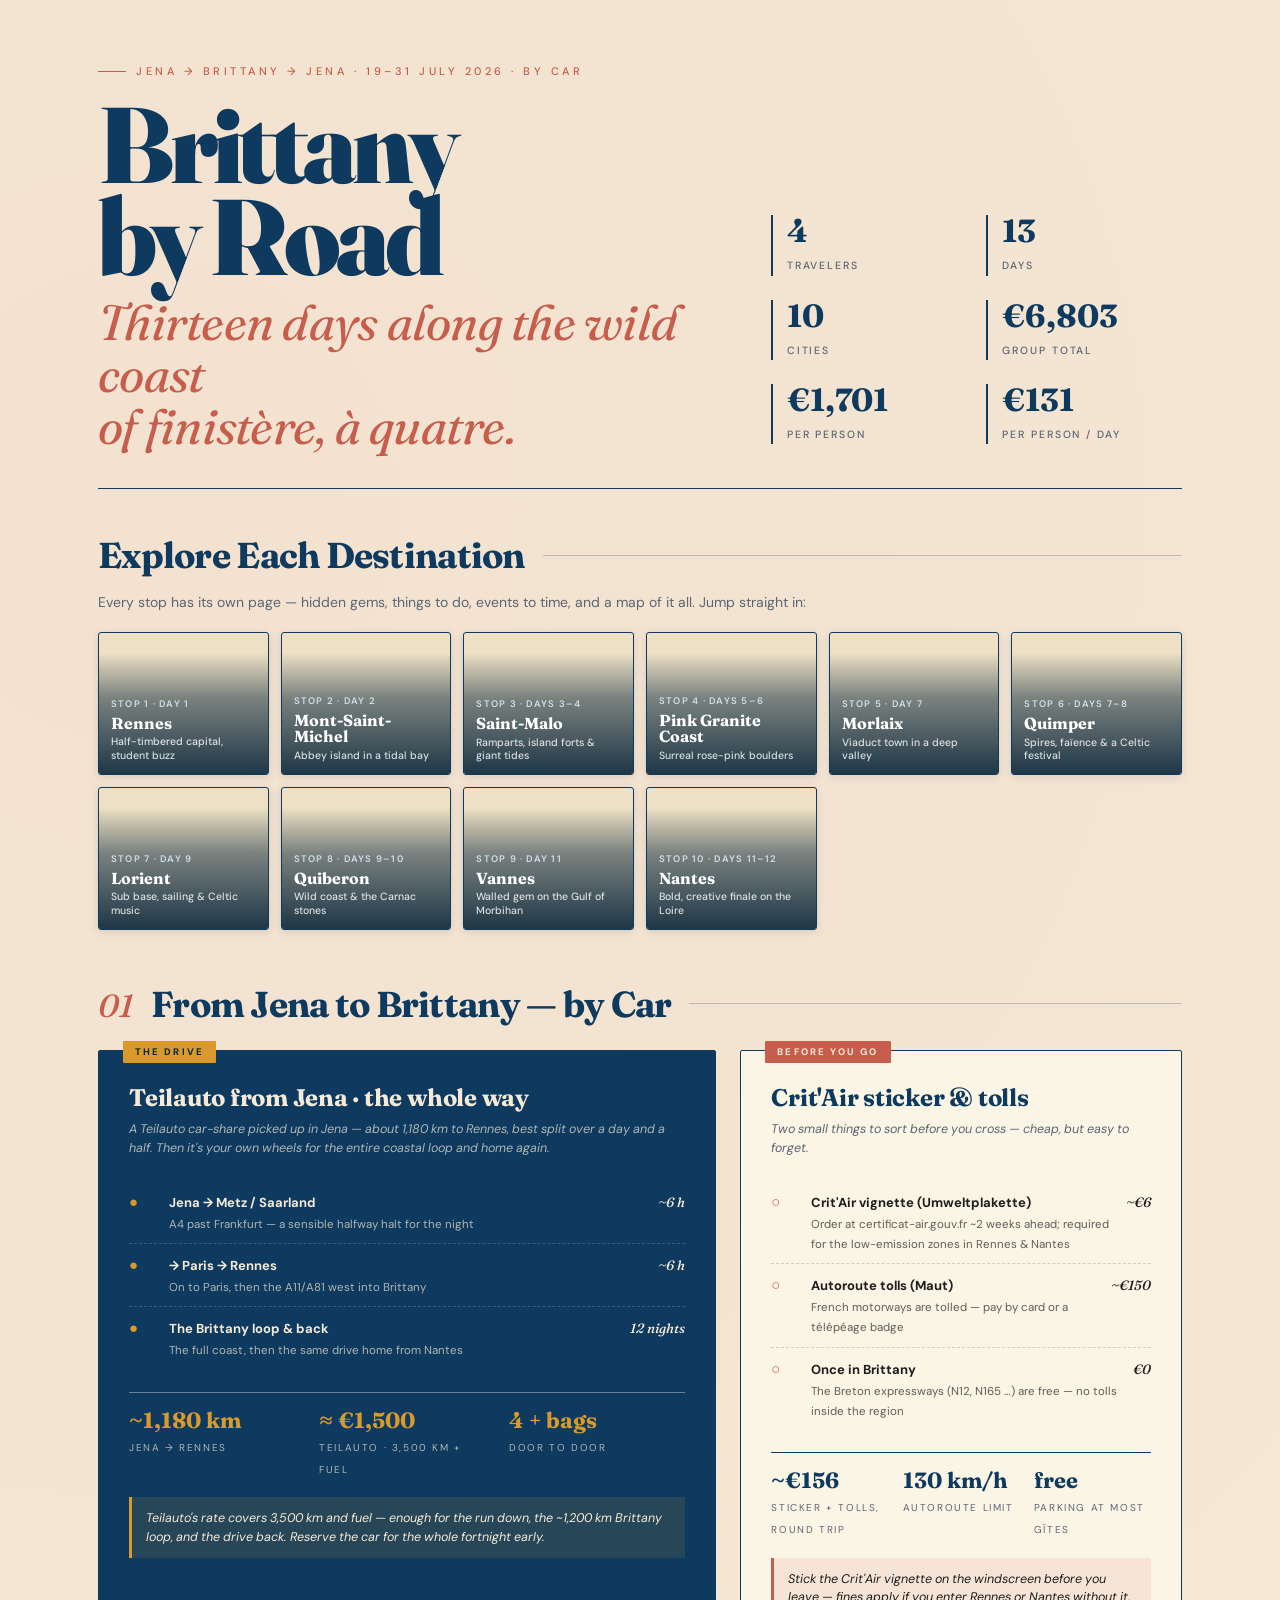
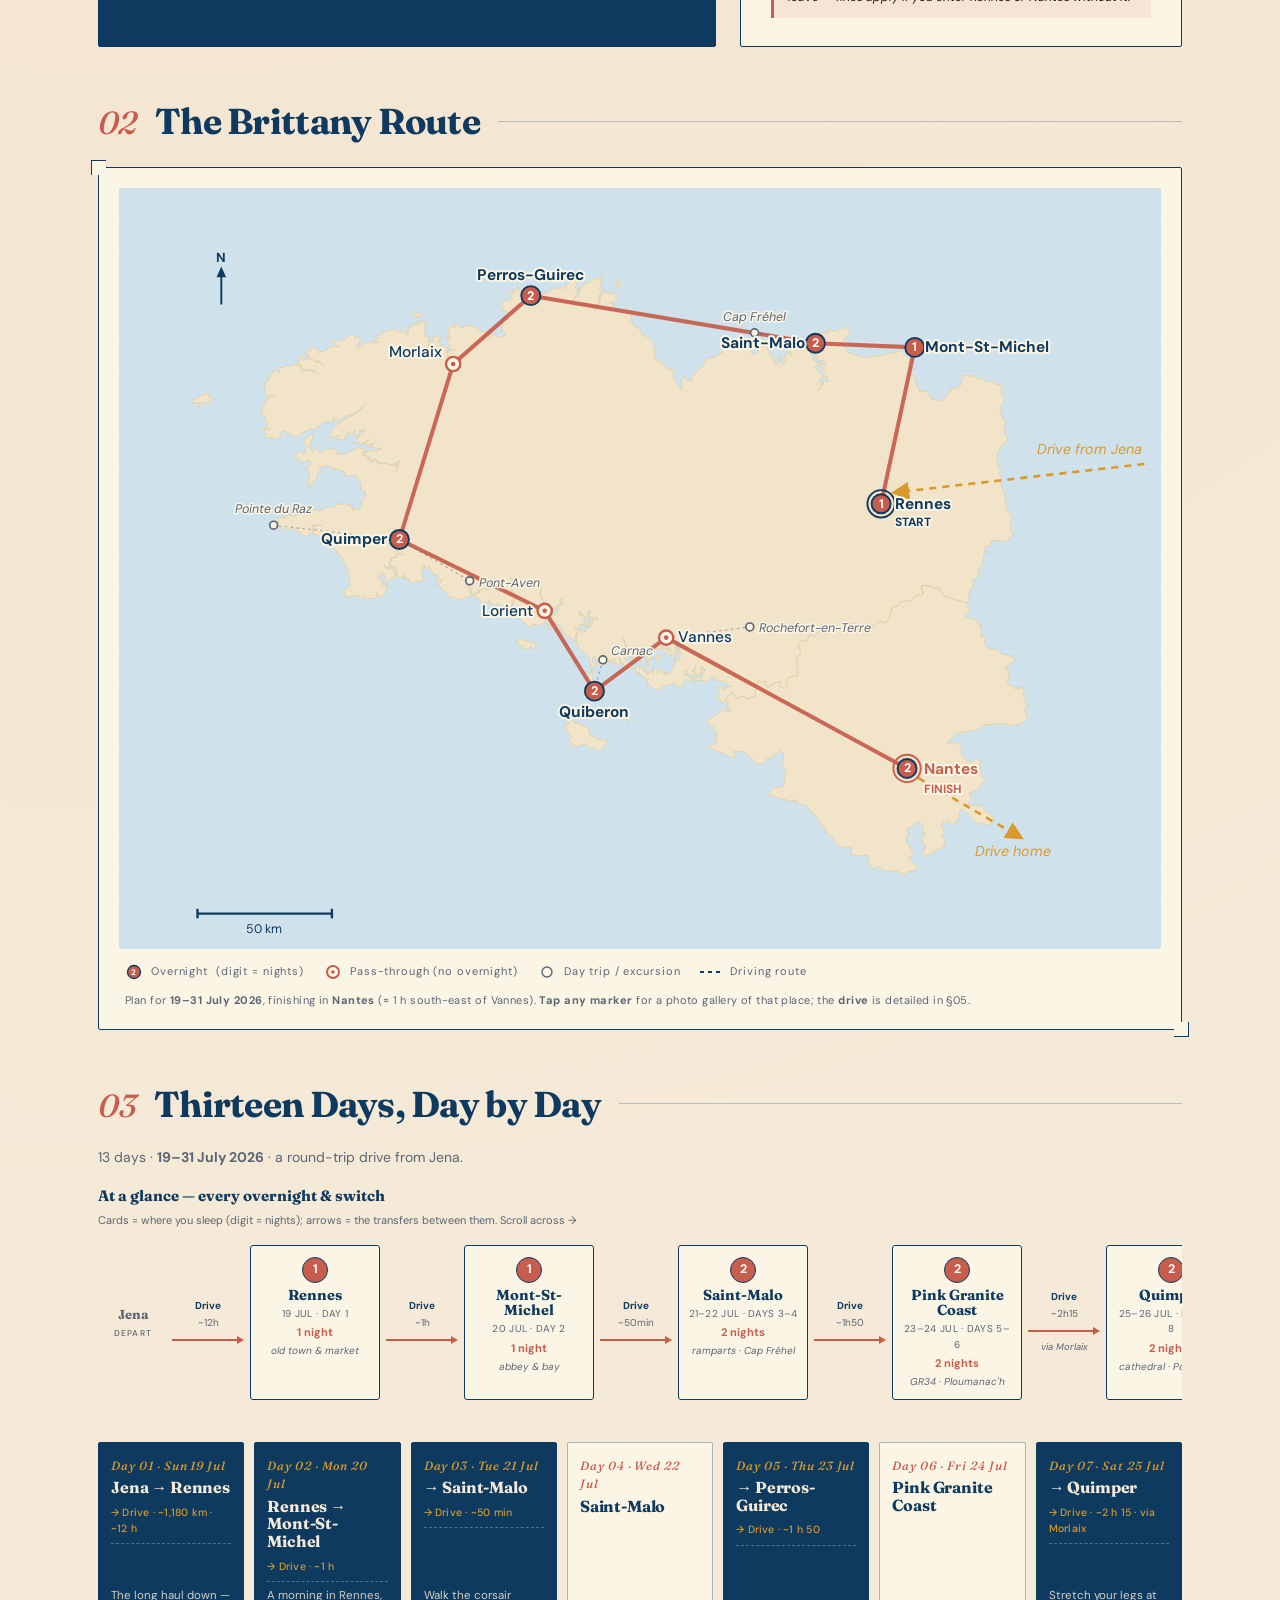
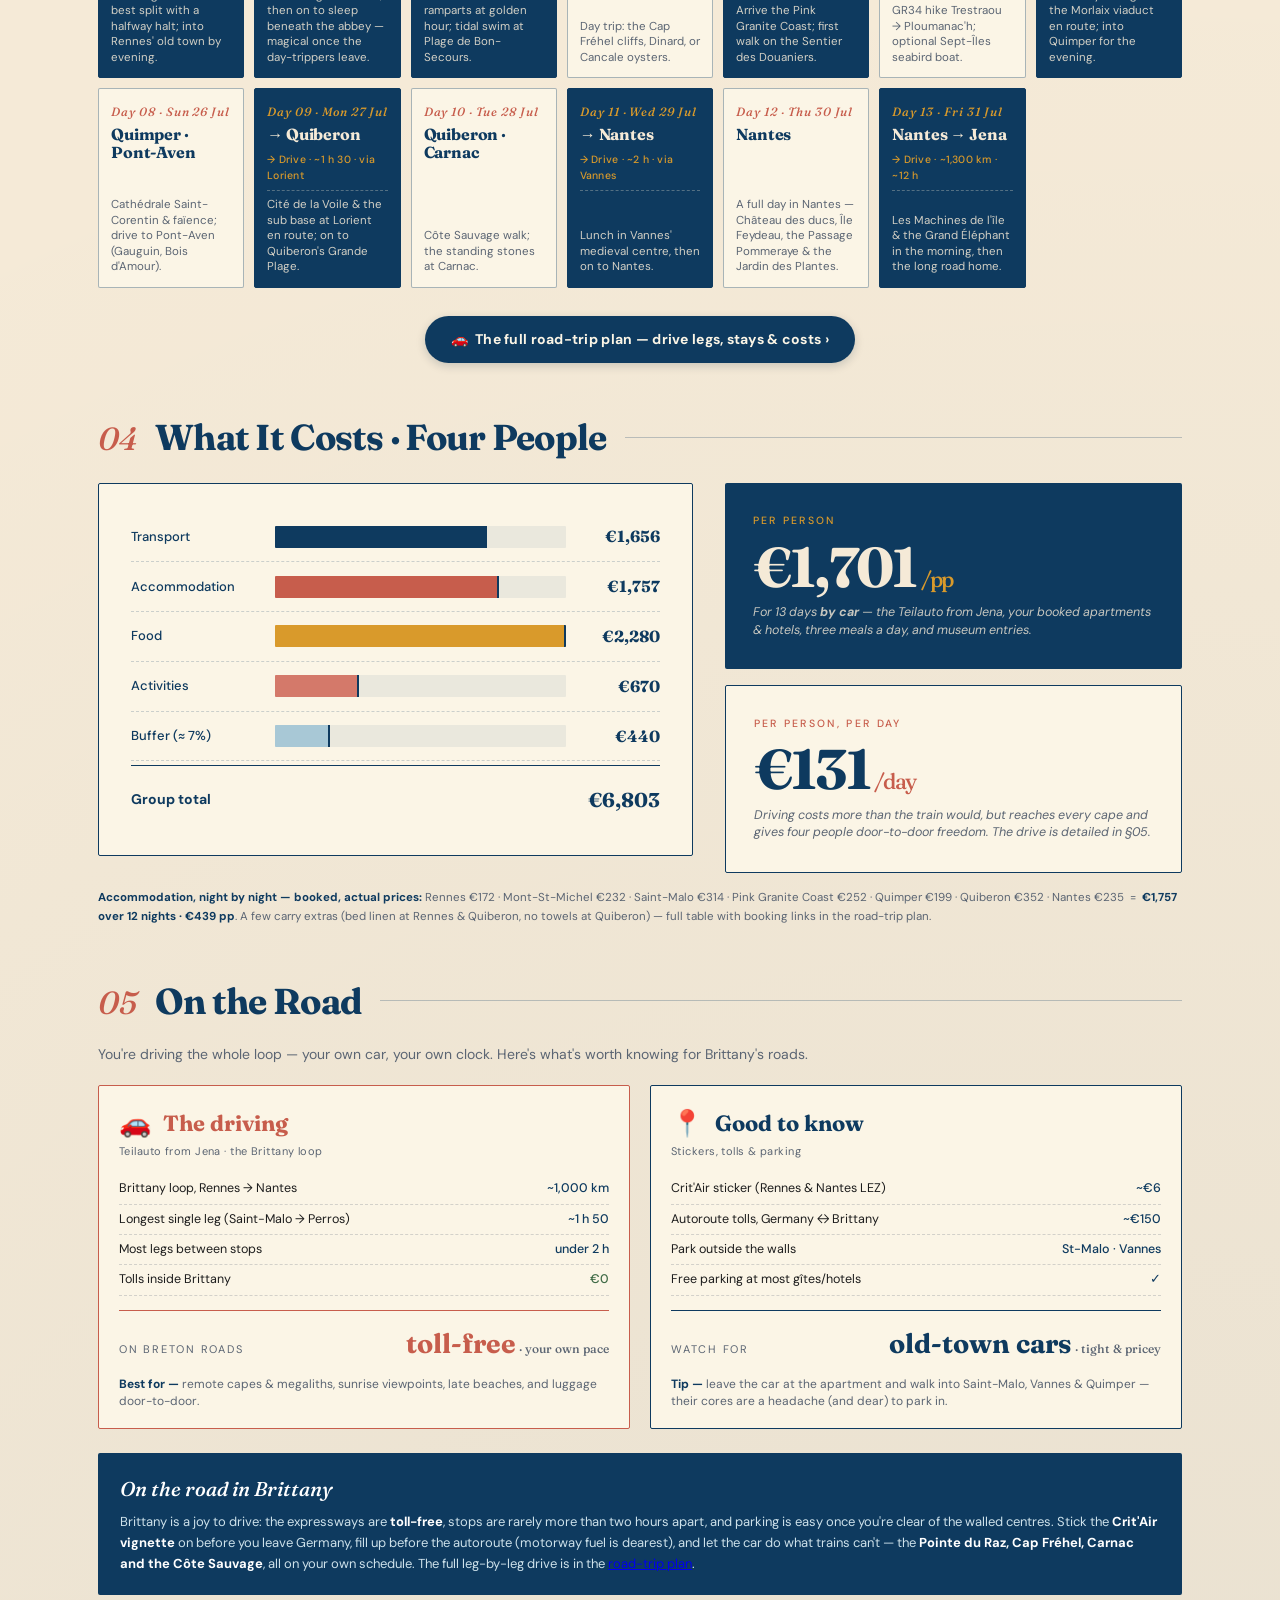
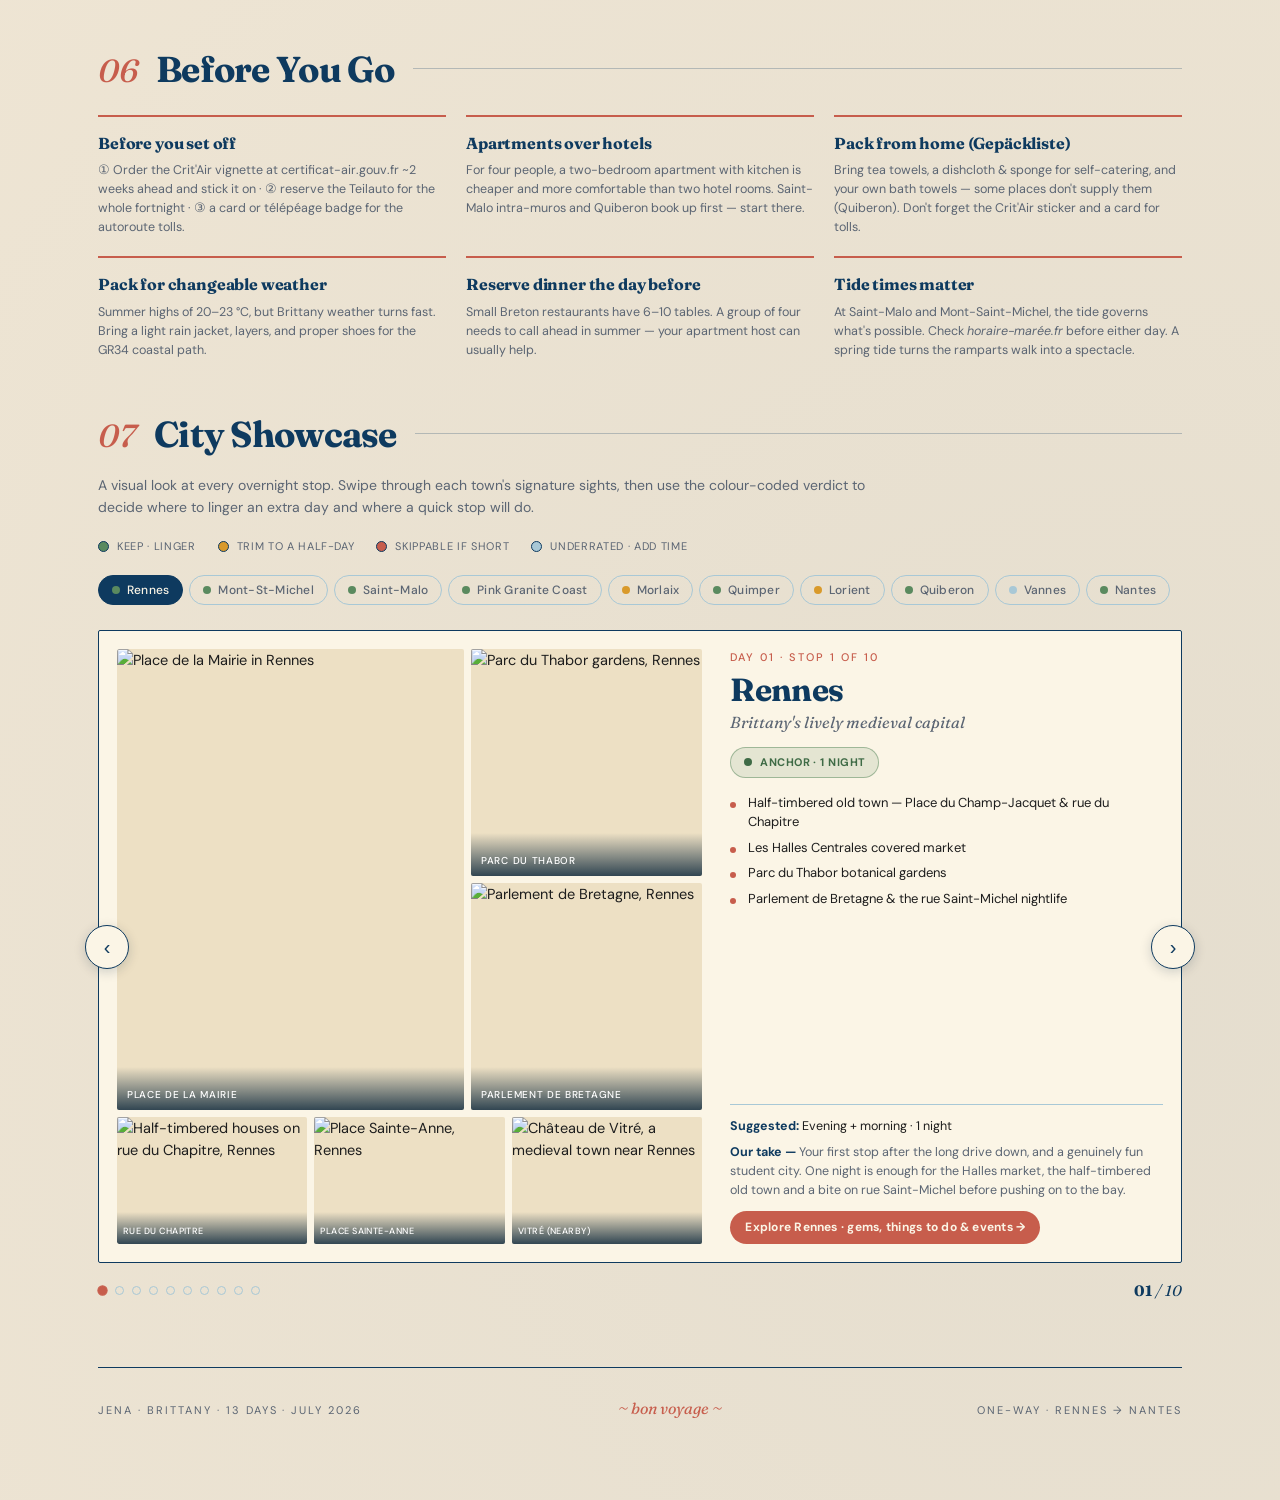
==== commit a4b30c1f: "Convert to a Jena car road trip with actual bookings Per the planning spreadsheet, the trip is now a" ====
--- a/brittany-overview.html
+++ b/brittany-overview.html
@@ -3,7 +3,7 @@
 <head>
 <meta charset="UTF-8">
 <meta name="viewport" content="width=device-width, initial-scale=1.0">
-<title>13 Days in Brittany · Erfurt → Nantes</title>
+<title>13 Days in Brittany · a Jena road trip</title>
 <link rel="preconnect" href="https://fonts.googleapis.com">
 <link rel="preconnect" href="https://fonts.gstatic.com" crossorigin>
 <link href="https://fonts.googleapis.com/css2?family=Fraunces:ital,opsz,wght@0,9..144,300;0,9..144,500;0,9..144,700;0,9..144,900;1,9..144,400;1,9..144,500;1,9..144,700&family=DM+Sans:wght@400;500;700&display=swap" rel="stylesheet">
@@ -909,8 +909,8 @@
   <!-- ========== HERO ========== -->
   <header class="hero">
     <div>
-      <div class="eyebrow">Erfurt → Brittany → Nantes · 19–31 July 2026</div>
-      <h1>Brittany<br>by Rail
+      <div class="eyebrow">Jena → Brittany → Jena · 19–31 July 2026 · by car</div>
+      <h1>Brittany<br>by Road
         <em>Thirteen days along the wild coast<br>of finistère, à quatre.</em>
       </h1>
     </div>
@@ -924,19 +924,19 @@
         <span class="lbl">Days</span>
       </div>
       <div class="hero-stat">
-        <span class="num">9</span>
+        <span class="num">10</span>
         <span class="lbl">Cities</span>
       </div>
       <div class="hero-stat">
-        <span class="num">€5,890</span>
+        <span class="num">€6,803</span>
         <span class="lbl">Group total</span>
       </div>
       <div class="hero-stat">
-        <span class="num">€1,470</span>
+        <span class="num">€1,701</span>
         <span class="lbl">Per person</span>
       </div>
       <div class="hero-stat">
-        <span class="num">€113</span>
+        <span class="num">€131</span>
         <span class="lbl">Per person / day</span>
       </div>
     </div>
@@ -950,15 +950,16 @@
     </div>
     <p class="showcase-intro" style="margin: -10px 0 18px;">Every stop has its own page — hidden gems, things to do, events to time, and a map of it all. Jump straight in:</p>
     <div class="di-grid">
-      <a class="di-card" href="dest-rennes.html" style="background-image:url('https://upload.wikimedia.org/wikipedia/commons/thumb/6/6a/Place_de_la_Mairie%2C_Rennes%2C_France.jpg/960px-Place_de_la_Mairie%2C_Rennes%2C_France.jpg')"><span class="di-arrow">&rarr;</span><div class="di-ov"><div class="di-stop">Stop 1 · Days 1–2</div><div class="di-name">Rennes</div><div class="di-teaser">Half-timbered capital, student buzz</div></div></a>
-      <a class="di-card" href="dest-saint-malo.html" style="background-image:url('https://upload.wikimedia.org/wikipedia/commons/thumb/2/2c/Saintmalo.jpg/960px-Saintmalo.jpg')"><span class="di-arrow">&rarr;</span><div class="di-ov"><div class="di-stop">Stop 2 · Days 3–4</div><div class="di-name">Saint-Malo</div><div class="di-teaser">Ramparts, island forts &amp; giant tides</div></div></a>
-      <a class="di-card" href="dest-pink-granite-coast.html" style="background-image:url('https://upload.wikimedia.org/wikipedia/commons/thumb/e/e8/Men_Ruz_Lighthouse.jpg/960px-Men_Ruz_Lighthouse.jpg')"><span class="di-arrow">&rarr;</span><div class="di-ov"><div class="di-stop">Stop 3 · Days 5–6</div><div class="di-name">Pink Granite Coast</div><div class="di-teaser">Surreal rose-pink boulders</div></div></a>
-      <a class="di-card" href="dest-morlaix.html" style="background-image:url('https://upload.wikimedia.org/wikipedia/commons/thumb/7/72/Vue_de_Morlaix.JPG/960px-Vue_de_Morlaix.JPG')"><span class="di-arrow">&rarr;</span><div class="di-ov"><div class="di-stop">Stop 4 · Day 7</div><div class="di-name">Morlaix</div><div class="di-teaser">Viaduct town in a deep valley</div></div></a>
-      <a class="di-card" href="dest-quimper.html" style="background-image:url('https://upload.wikimedia.org/wikipedia/commons/thumb/d/dd/Quimper_perpestive_vers_la_cath%C3%A9drale.jpg/960px-Quimper_perpestive_vers_la_cath%C3%A9drale.jpg')"><span class="di-arrow">&rarr;</span><div class="di-ov"><div class="di-stop">Stop 5 · Days 7–8</div><div class="di-name">Quimper</div><div class="di-teaser">Spires, faïence &amp; a Celtic festival</div></div></a>
-      <a class="di-card" href="dest-lorient.html" style="background-image:url('https://upload.wikimedia.org/wikipedia/commons/thumb/5/59/Mus%C3%A9e_de_la_cit%C3%A9_de_la_Voile_Eric_Tabarly_%C3%A0_Lorient_DSC_0437.jpg/960px-Mus%C3%A9e_de_la_cit%C3%A9_de_la_Voile_Eric_Tabarly_%C3%A0_Lorient_DSC_0437.jpg')"><span class="di-arrow">&rarr;</span><div class="di-ov"><div class="di-stop">Stop 6 · Day 9</div><div class="di-name">Lorient</div><div class="di-teaser">Sub base, sailing &amp; Celtic music</div></div></a>
-      <a class="di-card" href="dest-quiberon.html" style="background-image:url('https://upload.wikimedia.org/wikipedia/commons/thumb/e/e3/Quiberon_-_Plage_%281%29.jpg/960px-Quiberon_-_Plage_%281%29.jpg')"><span class="di-arrow">&rarr;</span><div class="di-ov"><div class="di-stop">Stop 7 · Days 9–10</div><div class="di-name">Quiberon</div><div class="di-teaser">Wild coast &amp; the Carnac stones</div></div></a>
-      <a class="di-card" href="dest-vannes.html" style="background-image:url('https://upload.wikimedia.org/wikipedia/commons/thumb/4/4b/Vieux-quartier-port-vannes.jpg/960px-Vieux-quartier-port-vannes.jpg')"><span class="di-arrow">&rarr;</span><div class="di-ov"><div class="di-stop">Stop 8 · Day 11</div><div class="di-name">Vannes</div><div class="di-teaser">Walled gem on the Gulf of Morbihan</div></div></a>
-      <a class="di-card" href="dest-nantes.html" style="background-image:url('https://upload.wikimedia.org/wikipedia/commons/thumb/0/0a/Grand_%C3%A9l%C3%A9phant%2C_Nantes-23.jpg/960px-Grand_%C3%A9l%C3%A9phant%2C_Nantes-23.jpg')"><span class="di-arrow">&rarr;</span><div class="di-ov"><div class="di-stop">Stop 9 · Days 11–13</div><div class="di-name">Nantes</div><div class="di-teaser">Bold, creative finale on the Loire</div></div></a>
+      <a class="di-card" href="dest-rennes.html" style="background-image:url('https://upload.wikimedia.org/wikipedia/commons/thumb/6/6a/Place_de_la_Mairie%2C_Rennes%2C_France.jpg/960px-Place_de_la_Mairie%2C_Rennes%2C_France.jpg')"><span class="di-arrow">&rarr;</span><div class="di-ov"><div class="di-stop">Stop 1 · Day 1</div><div class="di-name">Rennes</div><div class="di-teaser">Half-timbered capital, student buzz</div></div></a>
+      <a class="di-card" href="dest-mont-saint-michel.html" style="background-image:url('https://upload.wikimedia.org/wikipedia/commons/thumb/9/97/Le_Mont_Saint_Michel_et_sa_baie_04.jpg/960px-Le_Mont_Saint_Michel_et_sa_baie_04.jpg')"><span class="di-arrow">&rarr;</span><div class="di-ov"><div class="di-stop">Stop 2 · Day 2</div><div class="di-name">Mont-Saint-Michel</div><div class="di-teaser">Abbey island in a tidal bay</div></div></a>
+      <a class="di-card" href="dest-saint-malo.html" style="background-image:url('https://upload.wikimedia.org/wikipedia/commons/thumb/2/2c/Saintmalo.jpg/960px-Saintmalo.jpg')"><span class="di-arrow">&rarr;</span><div class="di-ov"><div class="di-stop">Stop 3 · Days 3–4</div><div class="di-name">Saint-Malo</div><div class="di-teaser">Ramparts, island forts &amp; giant tides</div></div></a>
+      <a class="di-card" href="dest-pink-granite-coast.html" style="background-image:url('https://upload.wikimedia.org/wikipedia/commons/thumb/e/e8/Men_Ruz_Lighthouse.jpg/960px-Men_Ruz_Lighthouse.jpg')"><span class="di-arrow">&rarr;</span><div class="di-ov"><div class="di-stop">Stop 4 · Days 5–6</div><div class="di-name">Pink Granite Coast</div><div class="di-teaser">Surreal rose-pink boulders</div></div></a>
+      <a class="di-card" href="dest-morlaix.html" style="background-image:url('https://upload.wikimedia.org/wikipedia/commons/thumb/7/72/Vue_de_Morlaix.JPG/960px-Vue_de_Morlaix.JPG')"><span class="di-arrow">&rarr;</span><div class="di-ov"><div class="di-stop">Stop 5 · Day 7</div><div class="di-name">Morlaix</div><div class="di-teaser">Viaduct town in a deep valley</div></div></a>
+      <a class="di-card" href="dest-quimper.html" style="background-image:url('https://upload.wikimedia.org/wikipedia/commons/thumb/d/dd/Quimper_perpestive_vers_la_cath%C3%A9drale.jpg/960px-Quimper_perpestive_vers_la_cath%C3%A9drale.jpg')"><span class="di-arrow">&rarr;</span><div class="di-ov"><div class="di-stop">Stop 6 · Days 7–8</div><div class="di-name">Quimper</div><div class="di-teaser">Spires, faïence &amp; a Celtic festival</div></div></a>
+      <a class="di-card" href="dest-lorient.html" style="background-image:url('https://upload.wikimedia.org/wikipedia/commons/thumb/5/59/Mus%C3%A9e_de_la_cit%C3%A9_de_la_Voile_Eric_Tabarly_%C3%A0_Lorient_DSC_0437.jpg/960px-Mus%C3%A9e_de_la_cit%C3%A9_de_la_Voile_Eric_Tabarly_%C3%A0_Lorient_DSC_0437.jpg')"><span class="di-arrow">&rarr;</span><div class="di-ov"><div class="di-stop">Stop 7 · Day 9</div><div class="di-name">Lorient</div><div class="di-teaser">Sub base, sailing &amp; Celtic music</div></div></a>
+      <a class="di-card" href="dest-quiberon.html" style="background-image:url('https://upload.wikimedia.org/wikipedia/commons/thumb/e/e3/Quiberon_-_Plage_%281%29.jpg/960px-Quiberon_-_Plage_%281%29.jpg')"><span class="di-arrow">&rarr;</span><div class="di-ov"><div class="di-stop">Stop 8 · Days 9–10</div><div class="di-name">Quiberon</div><div class="di-teaser">Wild coast &amp; the Carnac stones</div></div></a>
+      <a class="di-card" href="dest-vannes.html" style="background-image:url('https://upload.wikimedia.org/wikipedia/commons/thumb/4/4b/Vieux-quartier-port-vannes.jpg/960px-Vieux-quartier-port-vannes.jpg')"><span class="di-arrow">&rarr;</span><div class="di-ov"><div class="di-stop">Stop 9 · Day 11</div><div class="di-name">Vannes</div><div class="di-teaser">Walled gem on the Gulf of Morbihan</div></div></a>
+      <a class="di-card" href="dest-nantes.html" style="background-image:url('https://upload.wikimedia.org/wikipedia/commons/thumb/0/0a/Grand_%C3%A9l%C3%A9phant%2C_Nantes-23.jpg/960px-Grand_%C3%A9l%C3%A9phant%2C_Nantes-23.jpg')"><span class="di-arrow">&rarr;</span><div class="di-ov"><div class="di-stop">Stop 10 · Days 11–12</div><div class="di-name">Nantes</div><div class="di-teaser">Bold, creative finale on the Loire</div></div></a>
     </div>
   </section>
 
@@ -966,92 +967,44 @@
   <section class="section">
     <div class="section-head">
       <div class="section-num">01</div>
-      <h2>From Erfurt to Brittany</h2>
+      <h2>From Jena to Brittany — by Car</h2>
       <div class="section-rule"></div>
     </div>
 
     <div class="transport-grid">
 
-      <!-- TRAIN -->
       <div class="transport-card recommended">
-        <span class="tag">Recommended</span>
-        <h3>By Train · ICE + TGV</h3>
-        <p class="sub">One direct ICE per day; otherwise change at Frankfurt — both arrive Paris Est around midday.</p>
+        <span class="tag">The drive</span>
+        <h3>Teilauto from Jena · the whole way</h3>
+        <p class="sub">A Teilauto car-share picked up in Jena — about 1,180 km to Rennes, best split over a day and a half. Then it's your own wheels for the entire coastal loop and home again.</p>
         <ul class="route-steps">
-          <li class="route-step">
-            <span class="dot">●</span>
-            <span class="what"><strong>Erfurt Hbf → Paris Est</strong><span>Direct ICE 08:50 (Berlin–Paris service), or 1 change via Frankfurt</span></span>
-            <span class="time">6h 01</span>
-          </li>
-          <li class="route-step">
-            <span class="dot">●</span>
-            <span class="what"><strong>Paris Est → Paris Montparnasse</strong><span>Métro line 4, direct, €2.50/pp</span></span>
-            <span class="time">~30 min</span>
-          </li>
-          <li class="route-step">
-            <span class="dot">●</span>
-            <span class="what"><strong>Paris Montparnasse → Rennes</strong><span>TGV INOUI, several departures hourly</span></span>
-            <span class="time">1h 25</span>
-          </li>
+          <li class="route-step"><span class="dot">●</span><span class="what"><strong>Jena → Metz / Saarland</strong><span>A4 past Frankfurt — a sensible halfway halt for the night</span></span><span class="time">~6 h</span></li>
+          <li class="route-step"><span class="dot">●</span><span class="what"><strong>→ Paris → Rennes</strong><span>On to Paris, then the A11/A81 west into Brittany</span></span><span class="time">~6 h</span></li>
+          <li class="route-step"><span class="dot">●</span><span class="what"><strong>The Brittany loop &amp; back</strong><span>The full coast, then the same drive home from Nantes</span></span><span class="time">12 nights</span></li>
         </ul>
         <div class="transport-summary">
-          <div class="summary-stat">
-            <span class="v">~ 8h 30</span>
-            <span class="k">Door to door</span>
-          </div>
-          <div class="summary-stat">
-            <span class="v">€520</span>
-            <span class="k">Group · round trip</span>
-          </div>
-          <div class="summary-stat">
-            <span class="v">12 kg</span>
-            <span class="k">CO₂ / person</span>
-          </div>
+          <div class="summary-stat"><span class="v">~1,180 km</span><span class="k">Jena → Rennes</span></div>
+          <div class="summary-stat"><span class="v">≈ €1,500</span><span class="k">Teilauto · 3,500 km + fuel</span></div>
+          <div class="summary-stat"><span class="v">4 + bags</span><span class="k">door to door</span></div>
         </div>
-        <div class="verdict-note">
-          Book the ICE 60–90 days ahead via bahn.de Sparpreis (from €37.90), and the TGV via sncf-connect.com (from €25). All four can sit together if booked early.
-        </div>
-      </div>
-
-      <!-- PLANE -->
+        <div class="verdict-note">Teilauto's rate covers 3,500 km and fuel — enough for the run down, the ~1,200 km Brittany loop, and the drive back. Reserve the car for the whole fortnight early.</div>
+      </div>
+
       <div class="transport-card">
-        <span class="tag">Alternative</span>
-        <h3>By Plane</h3>
-        <p class="sub">No direct flights from Erfurt; expect two legs each way plus airport transfers.</p>
+        <span class="tag">Before you go</span>
+        <h3>Crit'Air sticker &amp; tolls</h3>
+        <p class="sub">Two small things to sort before you cross — cheap, but easy to forget.</p>
         <ul class="route-steps">
-          <li class="route-step">
-            <span class="dot">○</span>
-            <span class="what"><strong>Erfurt → Frankfurt or Berlin airport</strong><span>ICE 2–3 h, then check-in</span></span>
-            <span class="time">3–4 h</span>
-          </li>
-          <li class="route-step">
-            <span class="dot">○</span>
-            <span class="what"><strong>Flight to Nantes, Paris CDG, or Rennes</strong><span>Often via AMS or CDG — rarely direct</span></span>
-            <span class="time">2–4 h</span>
-          </li>
-          <li class="route-step">
-            <span class="dot">○</span>
-            <span class="what"><strong>Final transfer to Rennes</strong><span>Train or shuttle from airport</span></span>
-            <span class="time">1–2 h</span>
-          </li>
+          <li class="route-step"><span class="dot">○</span><span class="what"><strong>Crit'Air vignette (Umweltplakette)</strong><span>Order at certificat-air.gouv.fr ~2 weeks ahead; required for the low-emission zones in Rennes &amp; Nantes</span></span><span class="time">~€6</span></li>
+          <li class="route-step"><span class="dot">○</span><span class="what"><strong>Autoroute tolls (Maut)</strong><span>French motorways are tolled — pay by card or a télépéage badge</span></span><span class="time">~€150</span></li>
+          <li class="route-step"><span class="dot">○</span><span class="what"><strong>Once in Brittany</strong><span>The Breton expressways (N12, N165 …) are free — no tolls inside the region</span></span><span class="time">€0</span></li>
         </ul>
         <div class="transport-summary">
-          <div class="summary-stat">
-            <span class="v">7–9 h</span>
-            <span class="k">Door to door</span>
-          </div>
-          <div class="summary-stat">
-            <span class="v">€1,200+</span>
-            <span class="k">Group · round trip</span>
-          </div>
-          <div class="summary-stat">
-            <span class="v">280 kg</span>
-            <span class="k">CO₂ / person</span>
-          </div>
+          <div class="summary-stat"><span class="v">~€156</span><span class="k">sticker + tolls, round trip</span></div>
+          <div class="summary-stat"><span class="v">130 km/h</span><span class="k">autoroute limit</span></div>
+          <div class="summary-stat"><span class="v">free</span><span class="k">parking at most gîtes</span></div>
         </div>
-        <div class="verdict-note" style="background: rgba(199, 93, 76, 0.10); border-left-color: var(--coral);">
-          Slower in practice, more than 2× the cost, ~23× the CO₂. The train wins on every axis.
-        </div>
+        <div class="verdict-note" style="background: rgba(199, 93, 76, 0.10); border-left-color: var(--coral);">Stick the Crit'Air vignette on the windscreen before you leave — fines apply if you enter Rennes or Nantes without it.</div>
       </div>
 
     </div>
@@ -1066,15 +1019,15 @@
     </div>
 
     <div class="map-frame">
-      <svg class="map-img" viewBox="0 0 876 640" preserveAspectRatio="xMidYMid meet" xmlns="http://www.w3.org/2000/svg" role="img" aria-label="Route map of Brittany from Rennes to Nantes"><defs><marker id="ah" viewBox="0 0 10 10" refX="8" refY="5" markerWidth="7" markerHeight="7" orient="auto-start-reverse"><path d="M0,0 L10,5 L0,10 z" fill="#d99a2b"/></marker></defs><rect x="0" y="0" width="876" height="640" fill="#cfe1ea"/><line x1="0" y1="0" x2="876" y2="0" stroke="#ffffff" stroke-opacity="0.14" stroke-width="1"/><line x1="0" y1="26" x2="876" y2="26" stroke="#ffffff" stroke-opacity="0.14" stroke-width="1"/><line x1="0" y1="52" x2="876" y2="52" stroke="#ffffff" stroke-opacity="0.14" stroke-width="1"/><line x1="0" y1="78" x2="876" y2="78" stroke="#ffffff" stroke-opacity="0.14" stroke-width="1"/><line x1="0" y1="104" x2="876" y2="104" stroke="#ffffff" stroke-opacity="0.14" stroke-width="1"/><line x1="0" y1="130" x2="876" y2="130" stroke="#ffffff" stroke-opacity="0.14" stroke-width="1"/><line x1="0" y1="156" x2="876" y2="156" stroke="#ffffff" stroke-opacity="0.14" stroke-width="1"/><line x1="0" y1="182" x2="876" y2="182" stroke="#ffffff" stroke-opacity="0.14" stroke-width="1"/><line x1="0" y1="208" x2="876" y2="208" stroke="#ffffff" stroke-opacity="0.14" stroke-width="1"/><line x1="0" y1="234" x2="876" y2="234" stroke="#ffffff" stroke-opacity="0.14" stroke-width="1"/><line x1="0" y1="260" x2="876" y2="260" stroke="#ffffff" stroke-opacity="0.14" stroke-width="1"/><line x1="0" y1="286" x2="876" y2="286" stroke="#ffffff" stroke-opacity="0.14" stroke-width="1"/><line x1="0" y1="312" x2="876" y2="312" stroke="#ffffff" stroke-opacity="0.14" stroke-width="1"/><line x1="0" y1="338" x2="876" y2="338" stroke="#ffffff" stroke-opacity="0.14" stroke-width="1"/><line x1="0" y1="364" x2="876" y2="364" stroke="#ffffff" stroke-opacity="0.14" stroke-width="1"/><line x1="0" y1="390" x2="876" y2="390" stroke="#ffffff" stroke-opacity="0.14" stroke-width="1"/><line x1="0" y1="416" x2="876" y2="416" stroke="#ffffff" stroke-opacity="0.14" stroke-width="1"/><line x1="0" y1="442" x2="876" y2="442" stroke="#ffffff" stroke-opacity="0.14" stroke-width="1"/><line x1="0" y1="468" x2="876" y2="468" stroke="#ffffff" stroke-opacity="0.14" stroke-width="1"/><line x1="0" y1="494" x2="876" y2="494" stroke="#ffffff" stroke-opacity="0.14" stroke-width="1"/><line x1="0" y1="520" x2="876" y2="520" stroke="#ffffff" stroke-opacity="0.14" stroke-width="1"/><line x1="0" y1="546" x2="876" y2="546" stroke="#ffffff" stroke-opacity="0.14" stroke-width="1"/><line x1="0" y1="572" x2="876" y2="572" stroke="#ffffff" stroke-opacity="0.14" stroke-width="1"/><line x1="0" y1="598" x2="876" y2="598" stroke="#ffffff" stroke-opacity="0.14" stroke-width="1"/><line x1="0" y1="624" x2="876" y2="624" stroke="#ffffff" stroke-opacity="0.14" stroke-width="1"/><path d="M419.4,83.9 417.9,83.7 417.5,80.5 420.0,80.1 417.6,78.8 422.0,76.8Z M586.0,151.5 591.8,158.8 588.4,162.2 590.5,163.9 589.9,168.2 587.0,169.5 588.0,170.0 590.4,168.1 593.1,161.4 595.8,163.2 595.9,158.3 592.3,158.9 593.3,154.0 590.9,153.8 591.6,151.0 589.3,146.9 593.7,149.2 594.8,148.3 592.9,146.9 593.4,144.8 587.4,145.3 587.7,142.1 584.9,143.1 587.0,139.2 584.6,139.5 584.9,136.2 582.1,134.5 583.8,133.0 582.4,130.4 589.0,126.9 590.2,124.1 589.1,122.0 597.5,122.0 594.0,120.4 597.5,119.4 597.7,117.4 598.4,119.5 603.1,120.5 605.6,118.2 608.2,119.3 613.1,115.1 612.2,118.2 614.6,122.9 610.1,126.2 608.6,131.6 612.7,138.6 626.0,142.4 643.4,140.5 658.9,136.4 659.8,139.4 664.6,143.3 663.6,147.9 666.2,148.2 667.7,151.4 665.1,155.4 668.2,158.5 672.5,170.7 679.2,171.1 682.9,177.5 690.9,179.0 695.3,176.0 697.7,170.3 699.5,171.4 699.7,168.5 704.2,168.3 707.7,165.8 709.0,159.5 712.0,157.2 718.1,158.8 719.9,157.5 722.2,160.8 726.1,160.2 728.7,163.2 735.0,162.6 737.2,164.7 742.8,165.9 741.4,170.5 742.8,171.6 741.3,172.6 743.8,176.3 743.6,180.1 740.5,184.6 741.1,189.5 745.5,197.0 743.7,201.2 745.2,202.1 744.5,205.7 747.0,211.0 739.4,220.7 737.4,227.4 741.0,238.1 739.9,240.7 742.2,243.1 741.1,249.1 744.4,255.5 746.2,270.4 750.9,276.0 748.7,284.6 751.9,292.1 746.1,296.9 733.6,296.3 733.5,300.1 728.5,301.6 725.0,318.6 721.6,320.7 722.9,326.2 717.2,329.9 718.4,335.2 713.9,341.0 715.0,343.5 713.4,348.8 693.4,343.2 688.5,335.7 686.6,336.9 683.7,334.9 674.5,334.0 675.8,342.2 670.3,342.6 666.0,346.8 656.4,348.0 655.0,351.3 650.2,352.1 647.7,362.4 644.5,365.6 639.1,364.7 633.7,368.4 628.8,366.1 625.4,368.4 616.0,365.4 610.9,365.9 607.5,369.2 597.8,371.3 594.5,375.2 592.3,374.5 591.5,369.5 585.0,376.5 580.6,375.6 578.5,380.6 573.6,380.4 570.9,385.2 573.2,390.2 569.8,395.3 570.7,409.5 561.1,412.5 561.4,418.9 559.6,420.7 555.0,418.8 556.3,414.9 551.1,415.9 546.3,419.6 542.7,417.6 544.5,415.1 540.2,415.6 537.6,414.0 534.1,427.7 528.2,429.3 525.5,426.9 520.2,429.0 517.3,427.7 516.4,423.7 511.3,427.5 510.4,431.0 506.8,432.7 503.4,428.5 505.4,425.2 503.3,419.8 506.6,419.2 508.9,422.3 512.3,419.3 516.8,419.2 513.3,418.9 509.2,415.1 503.0,414.3 502.6,412.2 497.8,411.0 494.7,414.9 487.6,413.6 481.4,416.9 482.8,414.5 484.8,415.7 485.3,411.2 490.8,412.5 488.8,410.6 492.3,409.8 489.8,409.0 493.6,405.0 491.9,404.0 490.5,405.5 491.0,403.2 489.0,402.1 489.6,407.2 487.5,407.3 488.2,408.7 486.0,410.2 483.6,405.1 485.0,401.1 483.6,406.1 481.8,405.6 484.0,408.7 482.4,410.3 478.3,408.5 476.9,405.5 475.0,407.2 475.5,409.7 477.4,408.9 478.0,410.8 483.2,411.6 481.9,413.8 482.1,412.0 480.1,414.0 476.0,413.3 473.2,418.8 474.2,420.0 465.9,416.4 456.8,419.0 454.3,422.0 450.7,421.3 444.9,418.3 444.1,413.5 445.4,413.2 443.6,413.3 438.8,408.6 436.0,409.4 437.8,406.9 434.4,407.4 434.1,403.6 437.0,402.2 437.5,404.3 440.1,402.0 440.3,404.3 441.7,403.8 440.9,406.1 443.5,405.3 442.8,407.6 444.4,408.7 445.7,408.1 444.8,406.3 446.8,407.1 448.7,405.5 449.3,408.9 449.2,403.9 452.2,404.0 453.3,408.6 453.3,406.1 455.4,404.9 457.1,405.9 456.8,408.2 459.2,408.2 458.8,407.2 458.7,409.1 464.2,407.8 467.7,398.1 466.9,396.1 468.2,399.0 469.4,395.7 470.8,397.0 471.8,395.3 471.6,391.7 472.8,391.7 470.8,386.9 472.2,385.1 469.6,385.0 471.7,383.7 467.9,380.9 468.9,384.2 467.3,385.1 469.6,387.3 467.8,386.5 467.1,388.0 469.8,388.4 470.8,390.5 467.1,389.4 467.9,392.6 469.6,392.4 466.5,395.5 466.5,392.2 463.7,391.7 464.7,393.4 456.9,388.3 457.4,386.7 464.4,389.8 463.0,386.2 461.5,387.5 460.8,383.6 456.9,386.1 454.3,381.7 456.1,387.8 451.3,387.4 447.5,389.9 447.8,387.9 442.8,387.5 442.0,388.7 443.8,389.6 441.8,391.2 443.5,392.6 442.5,393.8 438.3,392.4 438.1,399.5 437.3,396.8 435.0,396.9 435.2,395.1 433.6,397.4 432.3,396.5 433.5,392.3 432.0,395.0 431.0,391.5 430.4,396.6 428.0,390.6 428.3,387.7 430.5,386.5 426.7,386.2 426.8,383.4 425.1,383.1 425.8,381.6 423.5,378.2 427.6,389.9 424.5,391.1 427.5,393.7 424.8,395.9 428.5,398.2 432.1,403.8 427.9,404.0 426.9,401.9 426.0,404.7 423.8,403.2 425.0,403.2 424.5,400.0 421.2,397.9 420.7,395.3 421.7,401.2 420.7,400.1 419.1,401.5 415.7,395.0 416.6,401.2 412.3,396.2 410.7,400.7 408.8,399.9 403.8,402.1 402.0,399.2 404.4,399.5 404.4,398.2 398.6,393.4 398.1,399.3 400.5,399.1 397.5,406.2 398.1,412.5 400.2,418.9 406.3,425.4 400.1,423.3 397.6,424.3 395.4,422.1 393.1,411.6 397.3,406.5 396.4,398.1 393.3,391.3 386.7,387.0 384.5,382.2 384.8,375.5 388.7,371.8 392.7,373.0 393.3,370.6 397.7,367.6 394.0,368.1 393.8,369.6 391.6,368.8 395.0,367.1 394.9,363.9 397.8,367.0 398.9,361.5 402.6,363.4 401.5,361.0 394.3,363.3 395.8,360.0 397.3,360.2 394.6,359.6 397.3,356.2 395.0,357.3 395.2,354.9 393.0,360.8 388.6,358.4 388.7,356.4 386.2,356.8 387.7,356.5 387.6,360.0 389.9,358.9 391.4,361.0 390.4,363.4 392.1,366.9 390.5,368.3 390.6,366.4 387.2,367.1 386.5,368.7 388.2,370.1 386.8,371.1 383.6,369.1 384.4,371.8 386.4,372.1 383.2,376.7 383.9,381.8 369.5,370.6 362.2,369.2 359.7,371.3 360.8,367.9 362.4,369.0 365.4,367.5 372.0,371.5 373.4,370.4 370.9,367.2 366.9,367.3 367.8,365.6 360.9,367.3 358.7,365.4 360.7,365.9 362.5,364.0 360.9,362.0 362.2,361.4 361.6,359.4 364.2,360.6 363.8,359.1 365.8,359.3 368.7,356.0 370.2,350.2 371.8,351.0 372.6,348.5 371.2,345.2 373.3,344.4 370.3,346.4 371.8,349.8 369.6,349.3 366.6,354.0 365.2,351.5 365.8,355.9 362.2,357.6 354.2,341.8 354.8,335.9 354.8,339.8 353.0,340.7 360.8,354.6 361.0,357.1 359.5,356.7 361.0,357.5 360.3,359.9 358.1,360.1 358.4,364.0 355.0,367.6 348.2,366.8 344.5,369.2 337.1,361.8 331.3,351.6 331.3,345.6 333.1,342.2 329.3,335.7 332.3,330.7 329.1,327.3 331.5,332.0 329.1,337.6 332.6,343.3 329.7,352.3 319.1,350.8 318.8,348.8 316.5,350.6 311.7,349.3 312.0,345.9 310.6,348.2 305.9,348.8 298.9,342.2 301.4,339.7 302.6,341.0 303.2,338.2 307.4,336.9 311.1,337.8 312.5,335.9 310.8,337.5 307.2,336.6 304.2,338.0 303.4,335.2 301.9,339.3 297.2,342.1 294.0,331.2 293.0,334.1 295.0,336.4 294.0,339.3 295.8,340.7 295.7,343.6 285.9,346.2 279.5,343.6 276.6,345.6 276.8,342.0 268.8,334.1 272.4,328.2 269.7,330.7 267.7,330.4 266.0,328.9 269.1,327.4 266.9,325.0 264.1,325.3 263.6,322.6 260.8,320.4 261.3,317.9 260.2,319.5 257.0,319.3 256.3,315.6 255.7,319.3 253.8,319.0 255.7,320.7 254.1,322.3 256.3,329.5 245.8,331.8 243.0,329.0 237.7,327.5 244.6,330.1 240.1,326.8 239.3,323.8 239.4,326.6 235.8,327.4 232.8,323.8 233.9,322.0 231.5,320.1 232.7,319.7 228.9,318.1 228.2,315.7 229.3,311.5 233.0,310.4 234.2,307.5 239.5,308.7 236.6,307.7 238.5,305.1 236.5,307.4 234.1,307.3 236.5,301.2 232.9,297.1 232.9,299.1 235.6,300.4 232.0,304.7 233.6,304.9 233.9,308.9 228.9,311.4 227.2,315.4 228.1,318.7 224.7,319.1 223.0,316.2 223.8,319.3 227.7,320.7 229.0,319.0 230.6,320.5 233.5,327.5 228.9,328.1 224.1,333.1 224.8,329.9 222.5,323.3 219.7,324.0 219.4,328.3 216.4,326.5 220.8,330.1 221.8,334.0 225.9,335.1 222.9,341.7 219.8,343.9 216.2,340.0 217.3,343.9 215.8,345.0 206.1,345.2 207.0,342.8 204.6,345.0 201.2,342.7 190.9,343.9 188.8,338.0 193.5,335.8 194.6,332.9 191.8,320.6 187.5,311.3 177.0,297.7 162.7,290.1 163.6,284.3 170.8,283.4 162.2,283.4 162.9,288.7 158.0,293.0 153.4,291.4 152.5,289.3 148.3,288.5 146.5,285.7 142.9,287.5 128.6,283.1 134.2,281.7 132.9,276.9 140.0,278.0 141.1,274.8 148.4,275.9 151.2,274.0 153.5,274.6 155.2,272.4 160.2,273.9 162.7,270.5 170.6,271.4 174.5,268.2 180.0,268.7 182.8,266.3 190.2,265.5 195.4,267.9 196.7,271.9 196.4,268.7 201.5,270.6 204.5,267.3 204.7,261.4 207.5,259.6 206.8,254.5 203.0,253.4 203.7,249.1 199.6,242.0 190.7,241.7 189.2,238.3 181.2,235.7 179.0,236.9 180.1,235.6 174.8,233.2 170.6,233.9 168.5,235.4 169.6,238.2 166.9,240.3 165.8,244.9 162.1,247.8 162.2,250.4 159.2,250.5 160.1,240.9 158.5,235.5 156.8,235.1 161.2,232.9 161.6,230.7 159.1,228.2 155.0,230.4 149.9,227.5 148.2,229.7 149.5,224.9 147.1,222.8 150.1,223.0 151.8,221.2 154.1,224.3 157.1,222.5 157.0,217.0 155.0,213.1 159.5,208.4 163.4,207.6 160.8,215.6 158.8,216.6 162.8,222.0 168.9,215.2 165.8,219.2 168.4,222.8 175.3,219.4 182.3,219.7 183.9,224.0 188.0,224.2 201.1,218.6 206.9,219.0 208.0,221.9 205.2,220.8 204.1,224.4 209.7,227.1 207.9,228.7 209.8,228.1 211.7,230.6 216.0,228.5 217.5,232.5 217.1,231.3 225.5,231.8 229.8,233.9 233.5,231.9 232.9,238.4 236.2,229.1 229.9,232.6 218.3,230.7 216.2,227.7 212.2,229.4 210.9,226.7 205.7,223.5 213.3,220.1 214.6,221.1 221.1,219.2 212.5,218.1 212.1,216.1 214.5,214.6 211.5,215.8 211.1,218.2 209.6,215.6 205.3,214.9 210.8,211.3 203.4,215.2 200.7,213.7 196.7,214.7 199.2,212.3 198.4,211.3 201.8,210.3 199.3,209.3 205.0,207.4 205.9,206.8 203.5,205.4 208.2,203.5 201.9,204.1 202.3,206.8 197.2,208.3 199.2,202.5 194.5,207.4 192.9,206.7 194.5,204.3 191.1,206.8 189.2,211.6 183.0,211.9 186.0,207.4 175.9,211.2 178.9,207.7 177.9,205.6 179.3,203.0 184.3,197.9 200.5,188.7 207.3,181.7 199.9,188.0 194.4,191.2 192.1,190.6 185.2,195.6 180.4,193.6 179.3,197.4 176.6,197.6 176.4,196.1 171.5,197.3 163.2,203.6 160.0,202.4 150.6,208.5 147.4,208.6 138.6,204.1 135.3,205.4 135.7,208.3 133.5,210.3 122.9,210.1 123.6,206.1 121.8,203.4 126.9,203.0 127.6,201.6 120.9,202.7 121.0,201.4 123.7,201.7 125.2,198.5 122.7,195.6 123.0,191.6 119.4,189.3 124.5,176.3 125.9,177.0 126.9,175.2 132.0,174.1 125.4,175.4 122.6,170.8 122.3,166.8 124.2,165.2 122.4,163.9 125.6,162.7 125.6,159.4 127.3,161.0 126.5,157.0 131.5,153.1 134.7,155.2 134.6,150.5 138.6,151.2 140.3,149.4 144.3,150.0 147.4,148.3 152.6,150.1 153.6,154.4 159.3,153.0 167.9,156.5 164.4,153.4 154.3,152.4 153.2,149.4 150.0,148.4 151.5,147.0 151.3,142.2 152.3,141.0 154.5,142.5 152.8,144.7 158.6,143.5 164.3,144.5 165.2,146.8 168.4,146.3 172.2,150.0 168.9,145.5 165.5,145.8 158.7,142.0 159.8,140.2 157.4,140.7 157.7,136.8 161.8,136.9 160.7,134.6 161.8,133.7 163.7,135.8 166.5,134.4 168.6,137.8 174.6,136.5 178.7,132.7 179.8,134.1 180.0,132.5 185.7,134.0 179.4,129.3 189.0,128.0 193.9,123.9 197.3,123.7 198.2,126.5 200.2,124.9 202.9,126.9 202.3,129.9 199.2,131.4 200.9,132.1 199.6,133.6 202.8,134.8 202.1,132.9 206.5,130.6 214.9,129.0 213.4,130.7 219.7,129.9 215.3,128.5 220.1,122.3 230.8,118.8 236.6,120.8 238.9,119.8 243.1,125.2 241.4,121.7 244.5,121.1 242.8,120.7 243.8,116.9 245.8,117.0 246.7,114.6 249.8,114.9 251.3,111.4 252.3,115.1 254.3,111.3 256.3,112.5 257.3,111.2 257.2,124.5 260.8,124.8 259.8,139.0 261.0,138.6 263.3,143.3 260.7,137.2 260.6,130.4 264.2,128.5 265.5,124.1 270.7,125.3 268.2,127.8 269.6,131.4 275.8,134.9 276.2,140.7 274.6,142.0 277.3,141.3 276.0,139.4 278.2,136.3 283.2,135.9 278.3,135.8 275.2,125.4 276.6,124.6 278.2,128.0 276.8,120.7 280.8,115.0 282.5,117.7 282.4,113.4 288.2,117.6 291.7,115.7 297.0,115.8 299.8,116.8 302.5,120.5 306.0,121.3 312.2,119.0 310.2,122.4 312.8,124.7 309.5,128.2 315.4,121.4 317.8,125.6 323.9,124.3 324.9,122.3 322.0,120.3 322.0,113.4 325.3,110.1 326.9,111.1 327.8,106.3 325.1,102.9 321.9,103.7 323.1,102.3 321.8,98.7 324.9,93.5 327.0,95.1 330.3,92.5 330.0,90.1 328.1,90.0 329.2,87.3 332.9,88.3 331.8,85.5 335.6,83.3 334.4,84.4 335.6,86.9 335.7,85.7 338.5,86.4 337.6,85.0 339.4,83.5 342.8,88.8 348.2,87.9 346.1,93.4 353.3,92.8 355.0,91.8 354.7,89.1 360.8,87.9 365.9,83.5 370.8,85.5 373.5,82.2 375.6,84.4 376.8,81.0 382.3,75.5 385.3,81.2 383.3,84.2 385.9,84.3 385.2,89.5 380.2,95.8 381.4,95.1 383.1,97.1 382.4,93.9 386.5,89.0 389.2,82.1 390.8,82.5 391.7,79.7 395.2,79.5 398.1,76.9 403.9,75.7 407.4,72.5 402.8,76.3 405.6,76.2 407.1,78.6 404.2,77.8 405.7,81.2 403.5,84.9 407.8,85.4 405.6,86.6 403.3,91.8 403.3,97.1 399.2,99.8 399.2,103.0 403.5,100.8 402.4,97.9 403.9,97.7 405.1,91.5 407.6,87.9 410.6,87.4 411.1,89.2 418.3,88.1 417.0,90.4 419.0,93.2 412.1,96.6 418.2,97.5 415.0,98.5 417.2,101.4 425.8,102.4 427.9,100.1 428.1,102.2 431.8,104.3 429.6,106.7 430.8,108.7 429.0,112.8 431.5,113.1 433.0,116.5 438.1,118.3 439.4,124.1 443.4,124.2 447.0,129.0 448.8,129.2 450.9,140.4 449.3,143.7 456.8,146.8 459.2,151.3 467.6,154.1 465.9,156.3 466.5,160.2 468.3,159.8 467.2,161.9 473.1,170.1 473.0,160.0 475.1,159.1 477.6,161.7 481.7,161.5 481.3,158.7 490.0,150.6 494.6,143.1 501.4,142.3 507.9,137.4 508.8,134.0 506.1,133.5 505.5,131.7 513.9,129.8 516.7,131.4 517.4,134.7 518.6,133.8 517.5,132.6 520.8,132.3 522.6,129.8 526.8,129.1 531.6,125.3 534.0,120.8 534.8,125.0 539.4,126.9 530.9,138.0 534.2,140.4 541.3,133.0 545.8,131.5 544.5,134.8 546.8,137.0 546.1,139.2 548.9,140.2 549.6,144.3 551.3,144.8 551.5,149.8 555.1,144.9 554.5,140.7 556.3,141.5 555.7,147.1 557.6,148.9 560.9,145.9 558.6,143.8 562.2,138.4 566.5,141.9 562.0,134.3 566.8,134.1 568.4,132.1 571.2,134.5 577.7,133.0 579.5,133.9 578.2,136.6 582.2,137.1 581.4,140.5 583.7,141.9 583.0,143.5 585.1,146.4 587.7,147.0 588.1,148.6 585.0,150.3Z M253.8,108.9 245.7,106.4 251.5,104.8 254.2,106.7Z M68.0,184.0 65.5,183.3 69.5,179.9 61.7,181.0 62.8,178.4 69.8,173.9 72.3,174.4 73.0,172.3 76.3,173.6 75.3,176.3 79.4,177.2 78.8,178.4 74.6,180.8 71.8,180.3Z M349.2,388.0 346.4,385.9 342.4,388.0 335.1,383.1 333.9,380.5 338.7,379.8 347.9,382.2 350.3,384.9Z M380.4,462.0 375.7,454.9 375.9,450.1 378.5,450.2 377.5,449.2 378.9,446.1 380.5,448.2 383.0,448.1 383.1,450.4 386.2,449.9 391.1,452.7 393.5,451.8 396.6,460.8 399.1,460.8 402.9,464.1 408.6,463.9 410.5,466.0 404.4,473.4 399.6,470.4 396.4,471.5 391.8,467.6 383.3,469.9 378.3,464.6Z M428.5,449.7 426.7,447.1 420.9,444.6 421.4,442.4 425.2,444.8 430.0,444.3 427.6,446.7Z M443.3,403.0 444.1,392.9 446.8,391.2 446.5,394.6 449.3,395.9 445.5,395.6 444.0,399.8 445.1,401.5Z M451.7,398.4 451.0,397.0 452.5,396.3 451.1,395.3 454.4,391.6 455.5,394.3Z M510.4,431.0 511.3,427.5 516.4,423.7 517.3,427.7 520.2,429.0 525.5,426.9 528.2,429.3 534.1,427.7 537.6,414.0 540.2,415.6 544.5,415.1 542.7,417.6 546.3,419.6 551.1,415.9 556.3,414.9 555.0,418.8 559.6,420.7 561.4,418.9 561.1,412.5 570.7,409.5 569.8,395.3 572.8,392.0 572.9,387.7 570.9,385.2 573.6,380.4 578.5,380.6 580.6,375.6 585.0,376.5 591.5,369.5 593.7,375.3 597.8,371.3 607.5,369.2 610.9,365.9 616.0,365.4 625.4,368.4 628.8,366.1 633.7,368.4 639.1,364.7 644.5,365.6 647.7,362.4 650.2,352.1 655.0,351.3 656.4,348.0 666.0,346.8 670.3,342.6 675.3,342.5 676.4,340.7 673.8,335.3 677.1,334.0 686.6,336.9 689.4,336.0 693.4,343.2 713.4,348.8 712.7,351.9 715.2,354.3 714.1,357.3 711.7,357.4 711.8,360.1 718.5,363.3 721.9,362.6 721.7,365.5 724.1,367.1 722.8,368.2 725.2,369.4 724.3,376.8 727.6,377.6 728.2,384.2 731.4,388.1 737.7,387.8 741.5,391.4 752.8,394.7 751.3,398.8 747.6,400.5 747.5,402.4 745.2,401.7 745.7,403.5 744.4,404.0 748.1,406.2 747.1,416.6 753.4,421.0 760.3,420.0 761.4,422.7 759.9,425.5 763.4,436.1 761.0,438.5 763.6,446.2 758.7,450.2 752.0,451.7 741.8,450.3 726.6,451.4 723.1,454.9 704.8,458.3 695.2,467.0 705.0,466.5 708.5,470.3 708.0,475.3 712.0,481.1 716.3,483.1 721.4,479.8 724.2,482.8 723.0,488.0 725.3,489.4 724.6,494.7 727.4,496.1 727.5,498.6 720.3,506.8 714.5,508.7 716.9,513.3 712.7,518.4 726.2,519.7 728.6,524.9 735.2,527.3 734.9,533.0 729.9,535.6 720.9,533.0 709.2,521.8 706.4,523.9 706.4,528.7 703.5,532.8 704.9,532.2 704.5,534.3 700.9,534.4 696.7,531.6 696.4,533.6 693.3,532.6 691.2,535.3 693.8,541.7 691.3,545.1 694.4,547.7 693.4,553.8 677.8,561.5 675.6,559.7 678.0,554.1 674.7,547.8 677.5,544.8 675.4,535.2 672.0,532.5 670.0,533.3 667.9,536.4 661.5,539.4 663.7,542.2 661.6,548.4 667.7,559.3 666.0,562.3 663.2,561.6 665.9,566.4 670.3,569.5 670.7,572.0 666.3,574.8 663.1,574.3 662.7,578.0 653.3,574.1 642.8,574.0 639.3,570.3 633.5,572.0 631.4,569.4 629.3,560.6 624.3,561.8 615.3,559.9 615.9,554.7 608.3,554.7 602.1,550.7 601.1,545.0 596.7,544.3 592.4,536.1 589.9,535.6 586.4,527.6 581.7,524.6 578.5,519.5 569.2,516.3 569.9,514.4 564.3,515.4 546.2,510.4 549.8,504.5 557.3,504.0 559.2,501.5 560.7,490.7 556.9,484.8 558.6,483.1 558.7,475.9 555.8,472.8 553.7,475.5 549.7,476.6 549.0,479.0 544.9,479.6 542.4,483.4 537.3,484.7 524.4,473.3 516.8,473.9 517.5,478.3 514.9,478.4 495.7,470.3 496.9,468.1 501.5,468.1 503.0,460.8 500.0,453.3 493.6,449.4 508.8,437.8 509.8,440.2 514.6,439.7 513.5,437.7 510.4,437.1 512.6,434.1Z" fill="#f1e4c8" stroke="#e3d3ad" stroke-width="0.8" fill-rule="nonzero"/><polyline points="640.7,265.5 585.5,130.5 346.2,90.5 280.9,148.0 235.7,295.5 357.9,355.5 399.7,423.0 460.0,378.0 662.5,488.0" fill="none" stroke="#c75d4c" stroke-width="3.4" stroke-linejoin="round" stroke-linecap="round" opacity="0.92"/><line x1="585.5" y1="130.5" x2="669.0" y2="134.0" stroke="#5b6573" stroke-width="1" stroke-dasharray="2 3" opacity="0.5"/><line x1="585.5" y1="130.5" x2="534.3" y2="121.7" stroke="#5b6573" stroke-width="1" stroke-dasharray="2 3" opacity="0.5"/><line x1="235.7" y1="295.5" x2="130.0" y2="283.5" stroke="#5b6573" stroke-width="1" stroke-dasharray="2 3" opacity="0.5"/><line x1="235.7" y1="295.5" x2="294.8" y2="330.2" stroke="#5b6573" stroke-width="1" stroke-dasharray="2 3" opacity="0.5"/><line x1="399.7" y1="423.0" x2="406.8" y2="396.7" stroke="#5b6573" stroke-width="1" stroke-dasharray="2 3" opacity="0.5"/><line x1="460.0" y1="378.0" x2="530.3" y2="369.0" stroke="#5b6573" stroke-width="1" stroke-dasharray="2 3" opacity="0.5"/><g class="map-pt" data-city="Saint-Malo" data-photo="Mont-Saint-Michel" tabindex="0" role="button" aria-label="Mont-St-Michel (day trip) — open photos"><circle cx="669.0" cy="134.0" r="11" fill="transparent"/><circle cx="669.0" cy="134.0" r="3.3" fill="#fbf5e6" stroke="#5b6573" stroke-width="1.4"/><text x="677.0" y="138.0" text-anchor="start" font-family="DM Sans, sans-serif" font-size="10.5" font-style="italic" fill="#5b6573" paint-order="stroke" stroke="#fbf5e6" stroke-width="2.6" stroke-linejoin="round">Mont-St-Michel</text></g><g class="map-pt" data-city="Saint-Malo" data-photo="Cap Fréhel" tabindex="0" role="button" aria-label="Cap Fréhel (day trip) — open photos"><circle cx="534.3" cy="121.7" r="11" fill="transparent"/><circle cx="534.3" cy="121.7" r="3.3" fill="#fbf5e6" stroke="#5b6573" stroke-width="1.4"/><text x="534.3" y="111.7" text-anchor="middle" font-family="DM Sans, sans-serif" font-size="10.5" font-style="italic" fill="#5b6573" paint-order="stroke" stroke="#fbf5e6" stroke-width="2.6" stroke-linejoin="round">Cap Fréhel</text></g><g class="map-pt" data-city="Quimper" data-photo="Pointe du Raz" tabindex="0" role="button" aria-label="Pointe du Raz (day trip) — open photos"><circle cx="130.0" cy="283.5" r="11" fill="transparent"/><circle cx="130.0" cy="283.5" r="3.3" fill="#fbf5e6" stroke="#5b6573" stroke-width="1.4"/><text x="130.0" y="273.5" text-anchor="middle" font-family="DM Sans, sans-serif" font-size="10.5" font-style="italic" fill="#5b6573" paint-order="stroke" stroke="#fbf5e6" stroke-width="2.6" stroke-linejoin="round">Pointe du Raz</text></g><g class="map-pt" data-city="Quimper" data-photo="Pont-Aven" tabindex="0" role="button" aria-label="Pont-Aven (day trip) — open photos"><circle cx="294.8" cy="330.2" r="11" fill="transparent"/><circle cx="294.8" cy="330.2" r="3.3" fill="#fbf5e6" stroke="#5b6573" stroke-width="1.4"/><text x="302.8" y="335.2" text-anchor="start" font-family="DM Sans, sans-serif" font-size="10.5" font-style="italic" fill="#5b6573" paint-order="stroke" stroke="#fbf5e6" stroke-width="2.6" stroke-linejoin="round">Pont-Aven</text></g><g class="map-pt" data-city="Quiberon" data-photo="Carnac" tabindex="0" role="button" aria-label="Carnac (day trip) — open photos"><circle cx="406.8" cy="396.7" r="11" fill="transparent"/><circle cx="406.8" cy="396.7" r="3.3" fill="#fbf5e6" stroke="#5b6573" stroke-width="1.4"/><text x="413.8" y="392.7" text-anchor="start" font-family="DM Sans, sans-serif" font-size="10.5" font-style="italic" fill="#5b6573" paint-order="stroke" stroke="#fbf5e6" stroke-width="2.6" stroke-linejoin="round">Carnac</text></g><g class="map-pt" data-city="Vannes" data-photo="Rochefort" tabindex="0" role="button" aria-label="Rochefort-en-Terre (day trip) — open photos"><circle cx="530.3" cy="369.0" r="11" fill="transparent"/><circle cx="530.3" cy="369.0" r="3.3" fill="#fbf5e6" stroke="#5b6573" stroke-width="1.4"/><text x="538.3" y="373.0" text-anchor="start" font-family="DM Sans, sans-serif" font-size="10.5" font-style="italic" fill="#5b6573" paint-order="stroke" stroke="#fbf5e6" stroke-width="2.6" stroke-linejoin="round">Rochefort-en-Terre</text></g><path d="M862,232 L652,256" fill="none" stroke="#d99a2b" stroke-width="2.2" stroke-dasharray="6 5" marker-end="url(#ah)"/><text x="860" y="224" text-anchor="end" font-family="DM Sans, sans-serif" font-size="12" fill="#d99a2b" font-style="italic">TGV from Paris</text><path d="M672,496 L758,546" fill="none" stroke="#d99a2b" stroke-width="2.2" stroke-dasharray="6 5" marker-end="url(#ah)"/><text x="720" y="562" text-anchor="start" font-family="DM Sans, sans-serif" font-size="12" fill="#d99a2b" font-style="italic">TGV / fly home</text><g class="map-pt" data-city="Rennes" tabindex="0" role="button" aria-label="Rennes — open photos"><circle cx="640.7" cy="265.5" r="14" fill="transparent"/><circle cx="640.7" cy="265.5" r="11.5" fill="none" stroke="#0e3a5f" stroke-width="1.6"/><circle cx="640.7" cy="265.5" r="8" fill="#c75d4c" stroke="#0e3a5f" stroke-width="1.6"/><text x="640.7" y="265.5" text-anchor="middle" dominant-baseline="central" font-family="DM Sans,sans-serif" font-size="10.5" font-weight="700" fill="#fff">2</text><text x="652.7" y="269.5" text-anchor="start" font-family="DM Sans, sans-serif" font-size="13" font-weight="700" fill="#0e3a5f" paint-order="stroke" stroke="#fbf5e6" stroke-width="3.4" stroke-linejoin="round">Rennes</text><text x="652.7" y="284.5" text-anchor="start" font-family="DM Sans, sans-serif" font-size="10" font-weight="700" fill="#0e3a5f" paint-order="stroke" stroke="#fbf5e6" stroke-width="3.4" stroke-linejoin="round">START</text></g><g class="map-pt" data-city="Saint-Malo" tabindex="0" role="button" aria-label="Saint-Malo — open photos"><circle cx="585.5" cy="130.5" r="14" fill="transparent"/><circle cx="585.5" cy="130.5" r="8" fill="#c75d4c" stroke="#0e3a5f" stroke-width="1.6"/><text x="585.5" y="130.5" text-anchor="middle" dominant-baseline="central" font-family="DM Sans,sans-serif" font-size="10.5" font-weight="700" fill="#fff">2</text><text x="594.5" y="134.5" text-anchor="start" font-family="DM Sans, sans-serif" font-size="13" font-weight="700" fill="#0e3a5f" paint-order="stroke" stroke="#fbf5e6" stroke-width="3.4" stroke-linejoin="round">Saint-Malo</text></g><g class="map-pt" data-city="Pink Granite Coast" tabindex="0" role="button" aria-label="Perros-Guirec — open photos"><circle cx="346.2" cy="90.5" r="14" fill="transparent"/><circle cx="346.2" cy="90.5" r="8" fill="#c75d4c" stroke="#0e3a5f" stroke-width="1.6"/><text x="346.2" y="90.5" text-anchor="middle" dominant-baseline="central" font-family="DM Sans,sans-serif" font-size="10.5" font-weight="700" fill="#fff">2</text><text x="346.2" y="77.5" text-anchor="middle" font-family="DM Sans, sans-serif" font-size="13" font-weight="700" fill="#0e3a5f" paint-order="stroke" stroke="#fbf5e6" stroke-width="3.4" stroke-linejoin="round">Perros-Guirec</text></g><g class="map-pt" data-city="Morlaix" tabindex="0" role="button" aria-label="Morlaix — open photos"><circle cx="280.9" cy="148.0" r="14" fill="transparent"/><circle cx="280.9" cy="148.0" r="6" fill="#fbf5e6" stroke="#c75d4c" stroke-width="2"/><circle cx="280.9" cy="148.0" r="1.9" fill="#c75d4c"/><text x="271.9" y="142.0" text-anchor="end" font-family="DM Sans, sans-serif" font-size="13" font-weight="500" fill="#0e3a5f" paint-order="stroke" stroke="#fbf5e6" stroke-width="3.4" stroke-linejoin="round">Morlaix</text></g><g class="map-pt" data-city="Quimper" tabindex="0" role="button" aria-label="Quimper — open photos"><circle cx="235.7" cy="295.5" r="14" fill="transparent"/><circle cx="235.7" cy="295.5" r="8" fill="#c75d4c" stroke="#0e3a5f" stroke-width="1.6"/><text x="235.7" y="295.5" text-anchor="middle" dominant-baseline="central" font-family="DM Sans,sans-serif" font-size="10.5" font-weight="700" fill="#fff">2</text><text x="225.7" y="299.5" text-anchor="end" font-family="DM Sans, sans-serif" font-size="13" font-weight="700" fill="#0e3a5f" paint-order="stroke" stroke="#fbf5e6" stroke-width="3.4" stroke-linejoin="round">Quimper</text></g><g class="map-pt" data-city="Lorient" tabindex="0" role="button" aria-label="Lorient — open photos"><circle cx="357.9" cy="355.5" r="14" fill="transparent"/><circle cx="357.9" cy="355.5" r="6" fill="#fbf5e6" stroke="#c75d4c" stroke-width="2"/><circle cx="357.9" cy="355.5" r="1.9" fill="#c75d4c"/><text x="347.9" y="359.5" text-anchor="end" font-family="DM Sans, sans-serif" font-size="13" font-weight="500" fill="#0e3a5f" paint-order="stroke" stroke="#fbf5e6" stroke-width="3.4" stroke-linejoin="round">Lorient</text></g><g class="map-pt" data-city="Quiberon" tabindex="0" role="button" aria-label="Quiberon — open photos"><circle cx="399.7" cy="423.0" r="14" fill="transparent"/><circle cx="399.7" cy="423.0" r="8" fill="#c75d4c" stroke="#0e3a5f" stroke-width="1.6"/><text x="399.7" y="423.0" text-anchor="middle" dominant-baseline="central" font-family="DM Sans,sans-serif" font-size="10.5" font-weight="700" fill="#fff">2</text><text x="399.7" y="445.0" text-anchor="middle" font-family="DM Sans, sans-serif" font-size="13" font-weight="700" fill="#0e3a5f" paint-order="stroke" stroke="#fbf5e6" stroke-width="3.4" stroke-linejoin="round">Quiberon</text></g><g class="map-pt" data-city="Vannes" tabindex="0" role="button" aria-label="Vannes — open photos"><circle cx="460.0" cy="378.0" r="14" fill="transparent"/><circle cx="460.0" cy="378.0" r="6" fill="#fbf5e6" stroke="#c75d4c" stroke-width="2"/><circle cx="460.0" cy="378.0" r="1.9" fill="#c75d4c"/><text x="470.0" y="382.0" text-anchor="start" font-family="DM Sans, sans-serif" font-size="13" font-weight="500" fill="#0e3a5f" paint-order="stroke" stroke="#fbf5e6" stroke-width="3.4" stroke-linejoin="round">Vannes</text></g><g class="map-pt" data-city="Nantes" tabindex="0" role="button" aria-label="Nantes — open photos"><circle cx="662.5" cy="488.0" r="14" fill="transparent"/><circle cx="662.5" cy="488.0" r="11.5" fill="none" stroke="#c75d4c" stroke-width="1.6"/><circle cx="662.5" cy="488.0" r="8" fill="#c75d4c" stroke="#0e3a5f" stroke-width="1.6"/><text x="662.5" y="488.0" text-anchor="middle" dominant-baseline="central" font-family="DM Sans,sans-serif" font-size="10.5" font-weight="700" fill="#fff">2</text><text x="676.5" y="493.0" text-anchor="start" font-family="DM Sans, sans-serif" font-size="13" font-weight="700" fill="#c75d4c" paint-order="stroke" stroke="#fbf5e6" stroke-width="3.4" stroke-linejoin="round">Nantes</text><text x="676.5" y="509.0" text-anchor="start" font-family="DM Sans, sans-serif" font-size="10" font-weight="700" fill="#c75d4c" paint-order="stroke" stroke="#fbf5e6" stroke-width="3.4" stroke-linejoin="round">FINISH</text></g><g transform="translate(86,84)"><line x1="0" y1="14" x2="0" y2="-14" stroke="#0e3a5f" stroke-width="1.6"/><path d="M0,-18 L4,-9 L-4,-9 Z" fill="#0e3a5f"/><text x="0" y="-22" text-anchor="middle" font-family="DM Sans,sans-serif" font-size="11" font-weight="700" fill="#0e3a5f">N</text></g><g><line x1="66" y1="610" x2="179" y2="610" stroke="#0e3a5f" stroke-width="2"/><line x1="66" y1="606" x2="66" y2="614" stroke="#0e3a5f" stroke-width="2"/><line x1="179" y1="606" x2="179" y2="614" stroke="#0e3a5f" stroke-width="2"/><text x="122" y="626" text-anchor="middle" font-family="DM Sans,sans-serif" font-size="10.5" fill="#0e3a5f">50 km</text></g></svg>
+      <svg class="map-img" viewBox="0 0 876 640" preserveAspectRatio="xMidYMid meet" xmlns="http://www.w3.org/2000/svg" role="img" aria-label="Route map of Brittany from Rennes to Nantes"><defs><marker id="ah" viewBox="0 0 10 10" refX="8" refY="5" markerWidth="7" markerHeight="7" orient="auto-start-reverse"><path d="M0,0 L10,5 L0,10 z" fill="#d99a2b"/></marker></defs><rect x="0" y="0" width="876" height="640" fill="#cfe1ea"/><line x1="0" y1="0" x2="876" y2="0" stroke="#ffffff" stroke-opacity="0.14" stroke-width="1"/><line x1="0" y1="26" x2="876" y2="26" stroke="#ffffff" stroke-opacity="0.14" stroke-width="1"/><line x1="0" y1="52" x2="876" y2="52" stroke="#ffffff" stroke-opacity="0.14" stroke-width="1"/><line x1="0" y1="78" x2="876" y2="78" stroke="#ffffff" stroke-opacity="0.14" stroke-width="1"/><line x1="0" y1="104" x2="876" y2="104" stroke="#ffffff" stroke-opacity="0.14" stroke-width="1"/><line x1="0" y1="130" x2="876" y2="130" stroke="#ffffff" stroke-opacity="0.14" stroke-width="1"/><line x1="0" y1="156" x2="876" y2="156" stroke="#ffffff" stroke-opacity="0.14" stroke-width="1"/><line x1="0" y1="182" x2="876" y2="182" stroke="#ffffff" stroke-opacity="0.14" stroke-width="1"/><line x1="0" y1="208" x2="876" y2="208" stroke="#ffffff" stroke-opacity="0.14" stroke-width="1"/><line x1="0" y1="234" x2="876" y2="234" stroke="#ffffff" stroke-opacity="0.14" stroke-width="1"/><line x1="0" y1="260" x2="876" y2="260" stroke="#ffffff" stroke-opacity="0.14" stroke-width="1"/><line x1="0" y1="286" x2="876" y2="286" stroke="#ffffff" stroke-opacity="0.14" stroke-width="1"/><line x1="0" y1="312" x2="876" y2="312" stroke="#ffffff" stroke-opacity="0.14" stroke-width="1"/><line x1="0" y1="338" x2="876" y2="338" stroke="#ffffff" stroke-opacity="0.14" stroke-width="1"/><line x1="0" y1="364" x2="876" y2="364" stroke="#ffffff" stroke-opacity="0.14" stroke-width="1"/><line x1="0" y1="390" x2="876" y2="390" stroke="#ffffff" stroke-opacity="0.14" stroke-width="1"/><line x1="0" y1="416" x2="876" y2="416" stroke="#ffffff" stroke-opacity="0.14" stroke-width="1"/><line x1="0" y1="442" x2="876" y2="442" stroke="#ffffff" stroke-opacity="0.14" stroke-width="1"/><line x1="0" y1="468" x2="876" y2="468" stroke="#ffffff" stroke-opacity="0.14" stroke-width="1"/><line x1="0" y1="494" x2="876" y2="494" stroke="#ffffff" stroke-opacity="0.14" stroke-width="1"/><line x1="0" y1="520" x2="876" y2="520" stroke="#ffffff" stroke-opacity="0.14" stroke-width="1"/><line x1="0" y1="546" x2="876" y2="546" stroke="#ffffff" stroke-opacity="0.14" stroke-width="1"/><line x1="0" y1="572" x2="876" y2="572" stroke="#ffffff" stroke-opacity="0.14" stroke-width="1"/><line x1="0" y1="598" x2="876" y2="598" stroke="#ffffff" stroke-opacity="0.14" stroke-width="1"/><line x1="0" y1="624" x2="876" y2="624" stroke="#ffffff" stroke-opacity="0.14" stroke-width="1"/><path d="M419.4,83.9 417.9,83.7 417.5,80.5 420.0,80.1 417.6,78.8 422.0,76.8Z M586.0,151.5 591.8,158.8 588.4,162.2 590.5,163.9 589.9,168.2 587.0,169.5 588.0,170.0 590.4,168.1 593.1,161.4 595.8,163.2 595.9,158.3 592.3,158.9 593.3,154.0 590.9,153.8 591.6,151.0 589.3,146.9 593.7,149.2 594.8,148.3 592.9,146.9 593.4,144.8 587.4,145.3 587.7,142.1 584.9,143.1 587.0,139.2 584.6,139.5 584.9,136.2 582.1,134.5 583.8,133.0 582.4,130.4 589.0,126.9 590.2,124.1 589.1,122.0 597.5,122.0 594.0,120.4 597.5,119.4 597.7,117.4 598.4,119.5 603.1,120.5 605.6,118.2 608.2,119.3 613.1,115.1 612.2,118.2 614.6,122.9 610.1,126.2 608.6,131.6 612.7,138.6 626.0,142.4 643.4,140.5 658.9,136.4 659.8,139.4 664.6,143.3 663.6,147.9 666.2,148.2 667.7,151.4 665.1,155.4 668.2,158.5 672.5,170.7 679.2,171.1 682.9,177.5 690.9,179.0 695.3,176.0 697.7,170.3 699.5,171.4 699.7,168.5 704.2,168.3 707.7,165.8 709.0,159.5 712.0,157.2 718.1,158.8 719.9,157.5 722.2,160.8 726.1,160.2 728.7,163.2 735.0,162.6 737.2,164.7 742.8,165.9 741.4,170.5 742.8,171.6 741.3,172.6 743.8,176.3 743.6,180.1 740.5,184.6 741.1,189.5 745.5,197.0 743.7,201.2 745.2,202.1 744.5,205.7 747.0,211.0 739.4,220.7 737.4,227.4 741.0,238.1 739.9,240.7 742.2,243.1 741.1,249.1 744.4,255.5 746.2,270.4 750.9,276.0 748.7,284.6 751.9,292.1 746.1,296.9 733.6,296.3 733.5,300.1 728.5,301.6 725.0,318.6 721.6,320.7 722.9,326.2 717.2,329.9 718.4,335.2 713.9,341.0 715.0,343.5 713.4,348.8 693.4,343.2 688.5,335.7 686.6,336.9 683.7,334.9 674.5,334.0 675.8,342.2 670.3,342.6 666.0,346.8 656.4,348.0 655.0,351.3 650.2,352.1 647.7,362.4 644.5,365.6 639.1,364.7 633.7,368.4 628.8,366.1 625.4,368.4 616.0,365.4 610.9,365.9 607.5,369.2 597.8,371.3 594.5,375.2 592.3,374.5 591.5,369.5 585.0,376.5 580.6,375.6 578.5,380.6 573.6,380.4 570.9,385.2 573.2,390.2 569.8,395.3 570.7,409.5 561.1,412.5 561.4,418.9 559.6,420.7 555.0,418.8 556.3,414.9 551.1,415.9 546.3,419.6 542.7,417.6 544.5,415.1 540.2,415.6 537.6,414.0 534.1,427.7 528.2,429.3 525.5,426.9 520.2,429.0 517.3,427.7 516.4,423.7 511.3,427.5 510.4,431.0 506.8,432.7 503.4,428.5 505.4,425.2 503.3,419.8 506.6,419.2 508.9,422.3 512.3,419.3 516.8,419.2 513.3,418.9 509.2,415.1 503.0,414.3 502.6,412.2 497.8,411.0 494.7,414.9 487.6,413.6 481.4,416.9 482.8,414.5 484.8,415.7 485.3,411.2 490.8,412.5 488.8,410.6 492.3,409.8 489.8,409.0 493.6,405.0 491.9,404.0 490.5,405.5 491.0,403.2 489.0,402.1 489.6,407.2 487.5,407.3 488.2,408.7 486.0,410.2 483.6,405.1 485.0,401.1 483.6,406.1 481.8,405.6 484.0,408.7 482.4,410.3 478.3,408.5 476.9,405.5 475.0,407.2 475.5,409.7 477.4,408.9 478.0,410.8 483.2,411.6 481.9,413.8 482.1,412.0 480.1,414.0 476.0,413.3 473.2,418.8 474.2,420.0 465.9,416.4 456.8,419.0 454.3,422.0 450.7,421.3 444.9,418.3 444.1,413.5 445.4,413.2 443.6,413.3 438.8,408.6 436.0,409.4 437.8,406.9 434.4,407.4 434.1,403.6 437.0,402.2 437.5,404.3 440.1,402.0 440.3,404.3 441.7,403.8 440.9,406.1 443.5,405.3 442.8,407.6 444.4,408.7 445.7,408.1 444.8,406.3 446.8,407.1 448.7,405.5 449.3,408.9 449.2,403.9 452.2,404.0 453.3,408.6 453.3,406.1 455.4,404.9 457.1,405.9 456.8,408.2 459.2,408.2 458.8,407.2 458.7,409.1 464.2,407.8 467.7,398.1 466.9,396.1 468.2,399.0 469.4,395.7 470.8,397.0 471.8,395.3 471.6,391.7 472.8,391.7 470.8,386.9 472.2,385.1 469.6,385.0 471.7,383.7 467.9,380.9 468.9,384.2 467.3,385.1 469.6,387.3 467.8,386.5 467.1,388.0 469.8,388.4 470.8,390.5 467.1,389.4 467.9,392.6 469.6,392.4 466.5,395.5 466.5,392.2 463.7,391.7 464.7,393.4 456.9,388.3 457.4,386.7 464.4,389.8 463.0,386.2 461.5,387.5 460.8,383.6 456.9,386.1 454.3,381.7 456.1,387.8 451.3,387.4 447.5,389.9 447.8,387.9 442.8,387.5 442.0,388.7 443.8,389.6 441.8,391.2 443.5,392.6 442.5,393.8 438.3,392.4 438.1,399.5 437.3,396.8 435.0,396.9 435.2,395.1 433.6,397.4 432.3,396.5 433.5,392.3 432.0,395.0 431.0,391.5 430.4,396.6 428.0,390.6 428.3,387.7 430.5,386.5 426.7,386.2 426.8,383.4 425.1,383.1 425.8,381.6 423.5,378.2 427.6,389.9 424.5,391.1 427.5,393.7 424.8,395.9 428.5,398.2 432.1,403.8 427.9,404.0 426.9,401.9 426.0,404.7 423.8,403.2 425.0,403.2 424.5,400.0 421.2,397.9 420.7,395.3 421.7,401.2 420.7,400.1 419.1,401.5 415.7,395.0 416.6,401.2 412.3,396.2 410.7,400.7 408.8,399.9 403.8,402.1 402.0,399.2 404.4,399.5 404.4,398.2 398.6,393.4 398.1,399.3 400.5,399.1 397.5,406.2 398.1,412.5 400.2,418.9 406.3,425.4 400.1,423.3 397.6,424.3 395.4,422.1 393.1,411.6 397.3,406.5 396.4,398.1 393.3,391.3 386.7,387.0 384.5,382.2 384.8,375.5 388.7,371.8 392.7,373.0 393.3,370.6 397.7,367.6 394.0,368.1 393.8,369.6 391.6,368.8 395.0,367.1 394.9,363.9 397.8,367.0 398.9,361.5 402.6,363.4 401.5,361.0 394.3,363.3 395.8,360.0 397.3,360.2 394.6,359.6 397.3,356.2 395.0,357.3 395.2,354.9 393.0,360.8 388.6,358.4 388.7,356.4 386.2,356.8 387.7,356.5 387.6,360.0 389.9,358.9 391.4,361.0 390.4,363.4 392.1,366.9 390.5,368.3 390.6,366.4 387.2,367.1 386.5,368.7 388.2,370.1 386.8,371.1 383.6,369.1 384.4,371.8 386.4,372.1 383.2,376.7 383.9,381.8 369.5,370.6 362.2,369.2 359.7,371.3 360.8,367.9 362.4,369.0 365.4,367.5 372.0,371.5 373.4,370.4 370.9,367.2 366.9,367.3 367.8,365.6 360.9,367.3 358.7,365.4 360.7,365.9 362.5,364.0 360.9,362.0 362.2,361.4 361.6,359.4 364.2,360.6 363.8,359.1 365.8,359.3 368.7,356.0 370.2,350.2 371.8,351.0 372.6,348.5 371.2,345.2 373.3,344.4 370.3,346.4 371.8,349.8 369.6,349.3 366.6,354.0 365.2,351.5 365.8,355.9 362.2,357.6 354.2,341.8 354.8,335.9 354.8,339.8 353.0,340.7 360.8,354.6 361.0,357.1 359.5,356.7 361.0,357.5 360.3,359.9 358.1,360.1 358.4,364.0 355.0,367.6 348.2,366.8 344.5,369.2 337.1,361.8 331.3,351.6 331.3,345.6 333.1,342.2 329.3,335.7 332.3,330.7 329.1,327.3 331.5,332.0 329.1,337.6 332.6,343.3 329.7,352.3 319.1,350.8 318.8,348.8 316.5,350.6 311.7,349.3 312.0,345.9 310.6,348.2 305.9,348.8 298.9,342.2 301.4,339.7 302.6,341.0 303.2,338.2 307.4,336.9 311.1,337.8 312.5,335.9 310.8,337.5 307.2,336.6 304.2,338.0 303.4,335.2 301.9,339.3 297.2,342.1 294.0,331.2 293.0,334.1 295.0,336.4 294.0,339.3 295.8,340.7 295.7,343.6 285.9,346.2 279.5,343.6 276.6,345.6 276.8,342.0 268.8,334.1 272.4,328.2 269.7,330.7 267.7,330.4 266.0,328.9 269.1,327.4 266.9,325.0 264.1,325.3 263.6,322.6 260.8,320.4 261.3,317.9 260.2,319.5 257.0,319.3 256.3,315.6 255.7,319.3 253.8,319.0 255.7,320.7 254.1,322.3 256.3,329.5 245.8,331.8 243.0,329.0 237.7,327.5 244.6,330.1 240.1,326.8 239.3,323.8 239.4,326.6 235.8,327.4 232.8,323.8 233.9,322.0 231.5,320.1 232.7,319.7 228.9,318.1 228.2,315.7 229.3,311.5 233.0,310.4 234.2,307.5 239.5,308.7 236.6,307.7 238.5,305.1 236.5,307.4 234.1,307.3 236.5,301.2 232.9,297.1 232.9,299.1 235.6,300.4 232.0,304.7 233.6,304.9 233.9,308.9 228.9,311.4 227.2,315.4 228.1,318.7 224.7,319.1 223.0,316.2 223.8,319.3 227.7,320.7 229.0,319.0 230.6,320.5 233.5,327.5 228.9,328.1 224.1,333.1 224.8,329.9 222.5,323.3 219.7,324.0 219.4,328.3 216.4,326.5 220.8,330.1 221.8,334.0 225.9,335.1 222.9,341.7 219.8,343.9 216.2,340.0 217.3,343.9 215.8,345.0 206.1,345.2 207.0,342.8 204.6,345.0 201.2,342.7 190.9,343.9 188.8,338.0 193.5,335.8 194.6,332.9 191.8,320.6 187.5,311.3 177.0,297.7 162.7,290.1 163.6,284.3 170.8,283.4 162.2,283.4 162.9,288.7 158.0,293.0 153.4,291.4 152.5,289.3 148.3,288.5 146.5,285.7 142.9,287.5 128.6,283.1 134.2,281.7 132.9,276.9 140.0,278.0 141.1,274.8 148.4,275.9 151.2,274.0 153.5,274.6 155.2,272.4 160.2,273.9 162.7,270.5 170.6,271.4 174.5,268.2 180.0,268.7 182.8,266.3 190.2,265.5 195.4,267.9 196.7,271.9 196.4,268.7 201.5,270.6 204.5,267.3 204.7,261.4 207.5,259.6 206.8,254.5 203.0,253.4 203.7,249.1 199.6,242.0 190.7,241.7 189.2,238.3 181.2,235.7 179.0,236.9 180.1,235.6 174.8,233.2 170.6,233.9 168.5,235.4 169.6,238.2 166.9,240.3 165.8,244.9 162.1,247.8 162.2,250.4 159.2,250.5 160.1,240.9 158.5,235.5 156.8,235.1 161.2,232.9 161.6,230.7 159.1,228.2 155.0,230.4 149.9,227.5 148.2,229.7 149.5,224.9 147.1,222.8 150.1,223.0 151.8,221.2 154.1,224.3 157.1,222.5 157.0,217.0 155.0,213.1 159.5,208.4 163.4,207.6 160.8,215.6 158.8,216.6 162.8,222.0 168.9,215.2 165.8,219.2 168.4,222.8 175.3,219.4 182.3,219.7 183.9,224.0 188.0,224.2 201.1,218.6 206.9,219.0 208.0,221.9 205.2,220.8 204.1,224.4 209.7,227.1 207.9,228.7 209.8,228.1 211.7,230.6 216.0,228.5 217.5,232.5 217.1,231.3 225.5,231.8 229.8,233.9 233.5,231.9 232.9,238.4 236.2,229.1 229.9,232.6 218.3,230.7 216.2,227.7 212.2,229.4 210.9,226.7 205.7,223.5 213.3,220.1 214.6,221.1 221.1,219.2 212.5,218.1 212.1,216.1 214.5,214.6 211.5,215.8 211.1,218.2 209.6,215.6 205.3,214.9 210.8,211.3 203.4,215.2 200.7,213.7 196.7,214.7 199.2,212.3 198.4,211.3 201.8,210.3 199.3,209.3 205.0,207.4 205.9,206.8 203.5,205.4 208.2,203.5 201.9,204.1 202.3,206.8 197.2,208.3 199.2,202.5 194.5,207.4 192.9,206.7 194.5,204.3 191.1,206.8 189.2,211.6 183.0,211.9 186.0,207.4 175.9,211.2 178.9,207.7 177.9,205.6 179.3,203.0 184.3,197.9 200.5,188.7 207.3,181.7 199.9,188.0 194.4,191.2 192.1,190.6 185.2,195.6 180.4,193.6 179.3,197.4 176.6,197.6 176.4,196.1 171.5,197.3 163.2,203.6 160.0,202.4 150.6,208.5 147.4,208.6 138.6,204.1 135.3,205.4 135.7,208.3 133.5,210.3 122.9,210.1 123.6,206.1 121.8,203.4 126.9,203.0 127.6,201.6 120.9,202.7 121.0,201.4 123.7,201.7 125.2,198.5 122.7,195.6 123.0,191.6 119.4,189.3 124.5,176.3 125.9,177.0 126.9,175.2 132.0,174.1 125.4,175.4 122.6,170.8 122.3,166.8 124.2,165.2 122.4,163.9 125.6,162.7 125.6,159.4 127.3,161.0 126.5,157.0 131.5,153.1 134.7,155.2 134.6,150.5 138.6,151.2 140.3,149.4 144.3,150.0 147.4,148.3 152.6,150.1 153.6,154.4 159.3,153.0 167.9,156.5 164.4,153.4 154.3,152.4 153.2,149.4 150.0,148.4 151.5,147.0 151.3,142.2 152.3,141.0 154.5,142.5 152.8,144.7 158.6,143.5 164.3,144.5 165.2,146.8 168.4,146.3 172.2,150.0 168.9,145.5 165.5,145.8 158.7,142.0 159.8,140.2 157.4,140.7 157.7,136.8 161.8,136.9 160.7,134.6 161.8,133.7 163.7,135.8 166.5,134.4 168.6,137.8 174.6,136.5 178.7,132.7 179.8,134.1 180.0,132.5 185.7,134.0 179.4,129.3 189.0,128.0 193.9,123.9 197.3,123.7 198.2,126.5 200.2,124.9 202.9,126.9 202.3,129.9 199.2,131.4 200.9,132.1 199.6,133.6 202.8,134.8 202.1,132.9 206.5,130.6 214.9,129.0 213.4,130.7 219.7,129.9 215.3,128.5 220.1,122.3 230.8,118.8 236.6,120.8 238.9,119.8 243.1,125.2 241.4,121.7 244.5,121.1 242.8,120.7 243.8,116.9 245.8,117.0 246.7,114.6 249.8,114.9 251.3,111.4 252.3,115.1 254.3,111.3 256.3,112.5 257.3,111.2 257.2,124.5 260.8,124.8 259.8,139.0 261.0,138.6 263.3,143.3 260.7,137.2 260.6,130.4 264.2,128.5 265.5,124.1 270.7,125.3 268.2,127.8 269.6,131.4 275.8,134.9 276.2,140.7 274.6,142.0 277.3,141.3 276.0,139.4 278.2,136.3 283.2,135.9 278.3,135.8 275.2,125.4 276.6,124.6 278.2,128.0 276.8,120.7 280.8,115.0 282.5,117.7 282.4,113.4 288.2,117.6 291.7,115.7 297.0,115.8 299.8,116.8 302.5,120.5 306.0,121.3 312.2,119.0 310.2,122.4 312.8,124.7 309.5,128.2 315.4,121.4 317.8,125.6 323.9,124.3 324.9,122.3 322.0,120.3 322.0,113.4 325.3,110.1 326.9,111.1 327.8,106.3 325.1,102.9 321.9,103.7 323.1,102.3 321.8,98.7 324.9,93.5 327.0,95.1 330.3,92.5 330.0,90.1 328.1,90.0 329.2,87.3 332.9,88.3 331.8,85.5 335.6,83.3 334.4,84.4 335.6,86.9 335.7,85.7 338.5,86.4 337.6,85.0 339.4,83.5 342.8,88.8 348.2,87.9 346.1,93.4 353.3,92.8 355.0,91.8 354.7,89.1 360.8,87.9 365.9,83.5 370.8,85.5 373.5,82.2 375.6,84.4 376.8,81.0 382.3,75.5 385.3,81.2 383.3,84.2 385.9,84.3 385.2,89.5 380.2,95.8 381.4,95.1 383.1,97.1 382.4,93.9 386.5,89.0 389.2,82.1 390.8,82.5 391.7,79.7 395.2,79.5 398.1,76.9 403.9,75.7 407.4,72.5 402.8,76.3 405.6,76.2 407.1,78.6 404.2,77.8 405.7,81.2 403.5,84.9 407.8,85.4 405.6,86.6 403.3,91.8 403.3,97.1 399.2,99.8 399.2,103.0 403.5,100.8 402.4,97.9 403.9,97.7 405.1,91.5 407.6,87.9 410.6,87.4 411.1,89.2 418.3,88.1 417.0,90.4 419.0,93.2 412.1,96.6 418.2,97.5 415.0,98.5 417.2,101.4 425.8,102.4 427.9,100.1 428.1,102.2 431.8,104.3 429.6,106.7 430.8,108.7 429.0,112.8 431.5,113.1 433.0,116.5 438.1,118.3 439.4,124.1 443.4,124.2 447.0,129.0 448.8,129.2 450.9,140.4 449.3,143.7 456.8,146.8 459.2,151.3 467.6,154.1 465.9,156.3 466.5,160.2 468.3,159.8 467.2,161.9 473.1,170.1 473.0,160.0 475.1,159.1 477.6,161.7 481.7,161.5 481.3,158.7 490.0,150.6 494.6,143.1 501.4,142.3 507.9,137.4 508.8,134.0 506.1,133.5 505.5,131.7 513.9,129.8 516.7,131.4 517.4,134.7 518.6,133.8 517.5,132.6 520.8,132.3 522.6,129.8 526.8,129.1 531.6,125.3 534.0,120.8 534.8,125.0 539.4,126.9 530.9,138.0 534.2,140.4 541.3,133.0 545.8,131.5 544.5,134.8 546.8,137.0 546.1,139.2 548.9,140.2 549.6,144.3 551.3,144.8 551.5,149.8 555.1,144.9 554.5,140.7 556.3,141.5 555.7,147.1 557.6,148.9 560.9,145.9 558.6,143.8 562.2,138.4 566.5,141.9 562.0,134.3 566.8,134.1 568.4,132.1 571.2,134.5 577.7,133.0 579.5,133.9 578.2,136.6 582.2,137.1 581.4,140.5 583.7,141.9 583.0,143.5 585.1,146.4 587.7,147.0 588.1,148.6 585.0,150.3Z M253.8,108.9 245.7,106.4 251.5,104.8 254.2,106.7Z M68.0,184.0 65.5,183.3 69.5,179.9 61.7,181.0 62.8,178.4 69.8,173.9 72.3,174.4 73.0,172.3 76.3,173.6 75.3,176.3 79.4,177.2 78.8,178.4 74.6,180.8 71.8,180.3Z M349.2,388.0 346.4,385.9 342.4,388.0 335.1,383.1 333.9,380.5 338.7,379.8 347.9,382.2 350.3,384.9Z M380.4,462.0 375.7,454.9 375.9,450.1 378.5,450.2 377.5,449.2 378.9,446.1 380.5,448.2 383.0,448.1 383.1,450.4 386.2,449.9 391.1,452.7 393.5,451.8 396.6,460.8 399.1,460.8 402.9,464.1 408.6,463.9 410.5,466.0 404.4,473.4 399.6,470.4 396.4,471.5 391.8,467.6 383.3,469.9 378.3,464.6Z M428.5,449.7 426.7,447.1 420.9,444.6 421.4,442.4 425.2,444.8 430.0,444.3 427.6,446.7Z M443.3,403.0 444.1,392.9 446.8,391.2 446.5,394.6 449.3,395.9 445.5,395.6 444.0,399.8 445.1,401.5Z M451.7,398.4 451.0,397.0 452.5,396.3 451.1,395.3 454.4,391.6 455.5,394.3Z M510.4,431.0 511.3,427.5 516.4,423.7 517.3,427.7 520.2,429.0 525.5,426.9 528.2,429.3 534.1,427.7 537.6,414.0 540.2,415.6 544.5,415.1 542.7,417.6 546.3,419.6 551.1,415.9 556.3,414.9 555.0,418.8 559.6,420.7 561.4,418.9 561.1,412.5 570.7,409.5 569.8,395.3 572.8,392.0 572.9,387.7 570.9,385.2 573.6,380.4 578.5,380.6 580.6,375.6 585.0,376.5 591.5,369.5 593.7,375.3 597.8,371.3 607.5,369.2 610.9,365.9 616.0,365.4 625.4,368.4 628.8,366.1 633.7,368.4 639.1,364.7 644.5,365.6 647.7,362.4 650.2,352.1 655.0,351.3 656.4,348.0 666.0,346.8 670.3,342.6 675.3,342.5 676.4,340.7 673.8,335.3 677.1,334.0 686.6,336.9 689.4,336.0 693.4,343.2 713.4,348.8 712.7,351.9 715.2,354.3 714.1,357.3 711.7,357.4 711.8,360.1 718.5,363.3 721.9,362.6 721.7,365.5 724.1,367.1 722.8,368.2 725.2,369.4 724.3,376.8 727.6,377.6 728.2,384.2 731.4,388.1 737.7,387.8 741.5,391.4 752.8,394.7 751.3,398.8 747.6,400.5 747.5,402.4 745.2,401.7 745.7,403.5 744.4,404.0 748.1,406.2 747.1,416.6 753.4,421.0 760.3,420.0 761.4,422.7 759.9,425.5 763.4,436.1 761.0,438.5 763.6,446.2 758.7,450.2 752.0,451.7 741.8,450.3 726.6,451.4 723.1,454.9 704.8,458.3 695.2,467.0 705.0,466.5 708.5,470.3 708.0,475.3 712.0,481.1 716.3,483.1 721.4,479.8 724.2,482.8 723.0,488.0 725.3,489.4 724.6,494.7 727.4,496.1 727.5,498.6 720.3,506.8 714.5,508.7 716.9,513.3 712.7,518.4 726.2,519.7 728.6,524.9 735.2,527.3 734.9,533.0 729.9,535.6 720.9,533.0 709.2,521.8 706.4,523.9 706.4,528.7 703.5,532.8 704.9,532.2 704.5,534.3 700.9,534.4 696.7,531.6 696.4,533.6 693.3,532.6 691.2,535.3 693.8,541.7 691.3,545.1 694.4,547.7 693.4,553.8 677.8,561.5 675.6,559.7 678.0,554.1 674.7,547.8 677.5,544.8 675.4,535.2 672.0,532.5 670.0,533.3 667.9,536.4 661.5,539.4 663.7,542.2 661.6,548.4 667.7,559.3 666.0,562.3 663.2,561.6 665.9,566.4 670.3,569.5 670.7,572.0 666.3,574.8 663.1,574.3 662.7,578.0 653.3,574.1 642.8,574.0 639.3,570.3 633.5,572.0 631.4,569.4 629.3,560.6 624.3,561.8 615.3,559.9 615.9,554.7 608.3,554.7 602.1,550.7 601.1,545.0 596.7,544.3 592.4,536.1 589.9,535.6 586.4,527.6 581.7,524.6 578.5,519.5 569.2,516.3 569.9,514.4 564.3,515.4 546.2,510.4 549.8,504.5 557.3,504.0 559.2,501.5 560.7,490.7 556.9,484.8 558.6,483.1 558.7,475.9 555.8,472.8 553.7,475.5 549.7,476.6 549.0,479.0 544.9,479.6 542.4,483.4 537.3,484.7 524.4,473.3 516.8,473.9 517.5,478.3 514.9,478.4 495.7,470.3 496.9,468.1 501.5,468.1 503.0,460.8 500.0,453.3 493.6,449.4 508.8,437.8 509.8,440.2 514.6,439.7 513.5,437.7 510.4,437.1 512.6,434.1Z" fill="#f1e4c8" stroke="#e3d3ad" stroke-width="0.8" fill-rule="nonzero"/><polyline points="640.7,265.5 669.0,134.0 585.5,130.5 346.2,90.5 280.9,148.0 235.7,295.5 357.9,355.5 399.7,423.0 460.0,378.0 662.5,488.0" fill="none" stroke="#c75d4c" stroke-width="3.4" stroke-linejoin="round" stroke-linecap="round" opacity="0.92"/><line x1="585.5" y1="130.5" x2="534.3" y2="121.7" stroke="#5b6573" stroke-width="1" stroke-dasharray="2 3" opacity="0.5"/><line x1="235.7" y1="295.5" x2="130.0" y2="283.5" stroke="#5b6573" stroke-width="1" stroke-dasharray="2 3" opacity="0.5"/><line x1="235.7" y1="295.5" x2="294.8" y2="330.2" stroke="#5b6573" stroke-width="1" stroke-dasharray="2 3" opacity="0.5"/><line x1="399.7" y1="423.0" x2="406.8" y2="396.7" stroke="#5b6573" stroke-width="1" stroke-dasharray="2 3" opacity="0.5"/><line x1="460.0" y1="378.0" x2="530.3" y2="369.0" stroke="#5b6573" stroke-width="1" stroke-dasharray="2 3" opacity="0.5"/><g class="map-pt" data-city="Saint-Malo" data-photo="Cap Fréhel" tabindex="0" role="button" aria-label="Cap Fréhel (day trip) — open photos"><circle cx="534.3" cy="121.7" r="11" fill="transparent"/><circle cx="534.3" cy="121.7" r="3.3" fill="#fbf5e6" stroke="#5b6573" stroke-width="1.4"/><text x="534.3" y="111.7" text-anchor="middle" font-family="DM Sans, sans-serif" font-size="10.5" font-style="italic" fill="#5b6573" paint-order="stroke" stroke="#fbf5e6" stroke-width="2.6" stroke-linejoin="round">Cap Fréhel</text></g><g class="map-pt" data-city="Quimper" data-photo="Pointe du Raz" tabindex="0" role="button" aria-label="Pointe du Raz (day trip) — open photos"><circle cx="130.0" cy="283.5" r="11" fill="transparent"/><circle cx="130.0" cy="283.5" r="3.3" fill="#fbf5e6" stroke="#5b6573" stroke-width="1.4"/><text x="130.0" y="273.5" text-anchor="middle" font-family="DM Sans, sans-serif" font-size="10.5" font-style="italic" fill="#5b6573" paint-order="stroke" stroke="#fbf5e6" stroke-width="2.6" stroke-linejoin="round">Pointe du Raz</text></g><g class="map-pt" data-city="Quimper" data-photo="Pont-Aven" tabindex="0" role="button" aria-label="Pont-Aven (day trip) — open photos"><circle cx="294.8" cy="330.2" r="11" fill="transparent"/><circle cx="294.8" cy="330.2" r="3.3" fill="#fbf5e6" stroke="#5b6573" stroke-width="1.4"/><text x="302.8" y="335.2" text-anchor="start" font-family="DM Sans, sans-serif" font-size="10.5" font-style="italic" fill="#5b6573" paint-order="stroke" stroke="#fbf5e6" stroke-width="2.6" stroke-linejoin="round">Pont-Aven</text></g><g class="map-pt" data-city="Quiberon" data-photo="Carnac" tabindex="0" role="button" aria-label="Carnac (day trip) — open photos"><circle cx="406.8" cy="396.7" r="11" fill="transparent"/><circle cx="406.8" cy="396.7" r="3.3" fill="#fbf5e6" stroke="#5b6573" stroke-width="1.4"/><text x="413.8" y="392.7" text-anchor="start" font-family="DM Sans, sans-serif" font-size="10.5" font-style="italic" fill="#5b6573" paint-order="stroke" stroke="#fbf5e6" stroke-width="2.6" stroke-linejoin="round">Carnac</text></g><g class="map-pt" data-city="Vannes" data-photo="Rochefort" tabindex="0" role="button" aria-label="Rochefort-en-Terre (day trip) — open photos"><circle cx="530.3" cy="369.0" r="11" fill="transparent"/><circle cx="530.3" cy="369.0" r="3.3" fill="#fbf5e6" stroke="#5b6573" stroke-width="1.4"/><text x="538.3" y="373.0" text-anchor="start" font-family="DM Sans, sans-serif" font-size="10.5" font-style="italic" fill="#5b6573" paint-order="stroke" stroke="#fbf5e6" stroke-width="2.6" stroke-linejoin="round">Rochefort-en-Terre</text></g><path d="M862,232 L652,256" fill="none" stroke="#d99a2b" stroke-width="2.2" stroke-dasharray="6 5" marker-end="url(#ah)"/><text x="860" y="224" text-anchor="end" font-family="DM Sans, sans-serif" font-size="12" fill="#d99a2b" font-style="italic">Drive from Jena</text><path d="M672,496 L758,546" fill="none" stroke="#d99a2b" stroke-width="2.2" stroke-dasharray="6 5" marker-end="url(#ah)"/><text x="720" y="562" text-anchor="start" font-family="DM Sans, sans-serif" font-size="12" fill="#d99a2b" font-style="italic">Drive home</text><g class="map-pt" data-city="Rennes" tabindex="0" role="button" aria-label="Rennes — open photos"><circle cx="640.7" cy="265.5" r="14" fill="transparent"/><circle cx="640.7" cy="265.5" r="11.5" fill="none" stroke="#0e3a5f" stroke-width="1.6"/><circle cx="640.7" cy="265.5" r="8" fill="#c75d4c" stroke="#0e3a5f" stroke-width="1.6"/><text x="640.7" y="265.5" text-anchor="middle" dominant-baseline="central" font-family="DM Sans,sans-serif" font-size="10.5" font-weight="700" fill="#fff">1</text><text x="652.7" y="269.5" text-anchor="start" font-family="DM Sans, sans-serif" font-size="13" font-weight="700" fill="#0e3a5f" paint-order="stroke" stroke="#fbf5e6" stroke-width="3.4" stroke-linejoin="round">Rennes</text><text x="652.7" y="284.5" text-anchor="start" font-family="DM Sans, sans-serif" font-size="10" font-weight="700" fill="#0e3a5f" paint-order="stroke" stroke="#fbf5e6" stroke-width="3.4" stroke-linejoin="round">START</text></g><g class="map-pt" data-city="Mont-Saint-Michel" tabindex="0" role="button" aria-label="Mont-St-Michel — open photos"><circle cx="669.0" cy="134.0" r="14" fill="transparent"/><circle cx="669.0" cy="134.0" r="8" fill="#c75d4c" stroke="#0e3a5f" stroke-width="1.6"/><text x="669.0" y="134.0" text-anchor="middle" dominant-baseline="central" font-family="DM Sans,sans-serif" font-size="10.5" font-weight="700" fill="#fff">1</text><text x="678.0" y="138.0" text-anchor="start" font-family="DM Sans, sans-serif" font-size="13" font-weight="700" fill="#0e3a5f" paint-order="stroke" stroke="#fbf5e6" stroke-width="3.4" stroke-linejoin="round">Mont-St-Michel</text></g><g class="map-pt" data-city="Saint-Malo" tabindex="0" role="button" aria-label="Saint-Malo — open photos"><circle cx="585.5" cy="130.5" r="14" fill="transparent"/><circle cx="585.5" cy="130.5" r="8" fill="#c75d4c" stroke="#0e3a5f" stroke-width="1.6"/><text x="585.5" y="130.5" text-anchor="middle" dominant-baseline="central" font-family="DM Sans,sans-serif" font-size="10.5" font-weight="700" fill="#fff">2</text><text x="576.5" y="134.5" text-anchor="end" font-family="DM Sans, sans-serif" font-size="13" font-weight="700" fill="#0e3a5f" paint-order="stroke" stroke="#fbf5e6" stroke-width="3.4" stroke-linejoin="round">Saint-Malo</text></g><g class="map-pt" data-city="Pink Granite Coast" tabindex="0" role="button" aria-label="Perros-Guirec — open photos"><circle cx="346.2" cy="90.5" r="14" fill="transparent"/><circle cx="346.2" cy="90.5" r="8" fill="#c75d4c" stroke="#0e3a5f" stroke-width="1.6"/><text x="346.2" y="90.5" text-anchor="middle" dominant-baseline="central" font-family="DM Sans,sans-serif" font-size="10.5" font-weight="700" fill="#fff">2</text><text x="346.2" y="77.5" text-anchor="middle" font-family="DM Sans, sans-serif" font-size="13" font-weight="700" fill="#0e3a5f" paint-order="stroke" stroke="#fbf5e6" stroke-width="3.4" stroke-linejoin="round">Perros-Guirec</text></g><g class="map-pt" data-city="Morlaix" tabindex="0" role="button" aria-label="Morlaix — open photos"><circle cx="280.9" cy="148.0" r="14" fill="transparent"/><circle cx="280.9" cy="148.0" r="6" fill="#fbf5e6" stroke="#c75d4c" stroke-width="2"/><circle cx="280.9" cy="148.0" r="1.9" fill="#c75d4c"/><text x="271.9" y="142.0" text-anchor="end" font-family="DM Sans, sans-serif" font-size="13" font-weight="500" fill="#0e3a5f" paint-order="stroke" stroke="#fbf5e6" stroke-width="3.4" stroke-linejoin="round">Morlaix</text></g><g class="map-pt" data-city="Quimper" tabindex="0" role="button" aria-label="Quimper — open photos"><circle cx="235.7" cy="295.5" r="14" fill="transparent"/><circle cx="235.7" cy="295.5" r="8" fill="#c75d4c" stroke="#0e3a5f" stroke-width="1.6"/><text x="235.7" y="295.5" text-anchor="middle" dominant-baseline="central" font-family="DM Sans,sans-serif" font-size="10.5" font-weight="700" fill="#fff">2</text><text x="225.7" y="299.5" text-anchor="end" font-family="DM Sans, sans-serif" font-size="13" font-weight="700" fill="#0e3a5f" paint-order="stroke" stroke="#fbf5e6" stroke-width="3.4" stroke-linejoin="round">Quimper</text></g><g class="map-pt" data-city="Lorient" tabindex="0" role="button" aria-label="Lorient — open photos"><circle cx="357.9" cy="355.5" r="14" fill="transparent"/><circle cx="357.9" cy="355.5" r="6" fill="#fbf5e6" stroke="#c75d4c" stroke-width="2"/><circle cx="357.9" cy="355.5" r="1.9" fill="#c75d4c"/><text x="347.9" y="359.5" text-anchor="end" font-family="DM Sans, sans-serif" font-size="13" font-weight="500" fill="#0e3a5f" paint-order="stroke" stroke="#fbf5e6" stroke-width="3.4" stroke-linejoin="round">Lorient</text></g><g class="map-pt" data-city="Quiberon" tabindex="0" role="button" aria-label="Quiberon — open photos"><circle cx="399.7" cy="423.0" r="14" fill="transparent"/><circle cx="399.7" cy="423.0" r="8" fill="#c75d4c" stroke="#0e3a5f" stroke-width="1.6"/><text x="399.7" y="423.0" text-anchor="middle" dominant-baseline="central" font-family="DM Sans,sans-serif" font-size="10.5" font-weight="700" fill="#fff">2</text><text x="399.7" y="445.0" text-anchor="middle" font-family="DM Sans, sans-serif" font-size="13" font-weight="700" fill="#0e3a5f" paint-order="stroke" stroke="#fbf5e6" stroke-width="3.4" stroke-linejoin="round">Quiberon</text></g><g class="map-pt" data-city="Vannes" tabindex="0" role="button" aria-label="Vannes — open photos"><circle cx="460.0" cy="378.0" r="14" fill="transparent"/><circle cx="460.0" cy="378.0" r="6" fill="#fbf5e6" stroke="#c75d4c" stroke-width="2"/><circle cx="460.0" cy="378.0" r="1.9" fill="#c75d4c"/><text x="470.0" y="382.0" text-anchor="start" font-family="DM Sans, sans-serif" font-size="13" font-weight="500" fill="#0e3a5f" paint-order="stroke" stroke="#fbf5e6" stroke-width="3.4" stroke-linejoin="round">Vannes</text></g><g class="map-pt" data-city="Nantes" tabindex="0" role="button" aria-label="Nantes — open photos"><circle cx="662.5" cy="488.0" r="14" fill="transparent"/><circle cx="662.5" cy="488.0" r="11.5" fill="none" stroke="#c75d4c" stroke-width="1.6"/><circle cx="662.5" cy="488.0" r="8" fill="#c75d4c" stroke="#0e3a5f" stroke-width="1.6"/><text x="662.5" y="488.0" text-anchor="middle" dominant-baseline="central" font-family="DM Sans,sans-serif" font-size="10.5" font-weight="700" fill="#fff">2</text><text x="676.5" y="493.0" text-anchor="start" font-family="DM Sans, sans-serif" font-size="13" font-weight="700" fill="#c75d4c" paint-order="stroke" stroke="#fbf5e6" stroke-width="3.4" stroke-linejoin="round">Nantes</text><text x="676.5" y="509.0" text-anchor="start" font-family="DM Sans, sans-serif" font-size="10" font-weight="700" fill="#c75d4c" paint-order="stroke" stroke="#fbf5e6" stroke-width="3.4" stroke-linejoin="round">FINISH</text></g><g transform="translate(86,84)"><line x1="0" y1="14" x2="0" y2="-14" stroke="#0e3a5f" stroke-width="1.6"/><path d="M0,-18 L4,-9 L-4,-9 Z" fill="#0e3a5f"/><text x="0" y="-22" text-anchor="middle" font-family="DM Sans,sans-serif" font-size="11" font-weight="700" fill="#0e3a5f">N</text></g><g><line x1="66" y1="610" x2="179" y2="610" stroke="#0e3a5f" stroke-width="2"/><line x1="66" y1="606" x2="66" y2="614" stroke="#0e3a5f" stroke-width="2"/><line x1="179" y1="606" x2="179" y2="614" stroke="#0e3a5f" stroke-width="2"/><text x="122" y="626" text-anchor="middle" font-family="DM Sans,sans-serif" font-size="10.5" fill="#0e3a5f">50 km</text></g></svg>
 
       <div class="map-legend">
         <div><svg width="18" height="16" aria-hidden="true"><circle cx="9" cy="8" r="6.5" fill="#c75d4c" stroke="#0e3a5f" stroke-width="1.3"/><text x="9" y="8" text-anchor="middle" dominant-baseline="central" font-size="8" font-weight="700" fill="#fff">2</text></svg> Overnight <span style="color:var(--slate)">(digit = nights)</span></div>
         <div><svg width="18" height="16" aria-hidden="true"><circle cx="9" cy="8" r="6" fill="#fbf5e6" stroke="#c75d4c" stroke-width="2"/><circle cx="9" cy="8" r="1.8" fill="#c75d4c"/></svg> Pass-through (no overnight)</div>
         <div><svg width="18" height="16" aria-hidden="true"><circle cx="9" cy="8" r="5" fill="#fbf5e6" stroke="#5b6573" stroke-width="1.4"/></svg> Day trip / excursion</div>
-        <div><span class="legend-line"></span> Train route (TER · BreizhGo)</div>
-      </div>
-      <p style="font-size: 11px; color: var(--slate); letter-spacing: 0.04em; padding: 12px 6px 0; line-height: 1.5;">Plan for <strong>19–31 July 2026</strong>, finishing in <strong>Nantes</strong> (≈ 1 h south-east of Vannes). <strong>Tap any marker</strong> for a photo gallery of that place; the route is compared by <strong>train vs. car</strong> in §05.</p>
+        <div><span class="legend-line"></span> Driving route</div>
+      </div>
+      <p style="font-size: 11px; color: var(--slate); letter-spacing: 0.04em; padding: 12px 6px 0; line-height: 1.5;">Plan for <strong>19–31 July 2026</strong>, finishing in <strong>Nantes</strong> (≈ 1 h south-east of Vannes). <strong>Tap any marker</strong> for a photo gallery of that place; the <strong>drive</strong> is detailed in §05.</p>
     </div>
   </section>
 
@@ -1086,33 +1039,42 @@
       <div class="section-rule"></div>
     </div>
 
-    <p class="showcase-intro" style="margin: -4px 0 16px;">13 days · <strong>19–31 July 2026</strong> · one-way from Rennes, finishing in Nantes.</p>
+    <p class="showcase-intro" style="margin: -4px 0 16px;">13 days · <strong>19–31 July 2026</strong> · a round-trip drive from Jena.</p>
 
     <div class="tl-head">At a glance — every overnight &amp; switch</div>
     <div class="tl-sub">Cards = where you sleep (digit = nights); arrows = the transfers between them. Scroll across &rarr;</div>
     <div class="tl-wrap">
       <div class="tl-strip">
 
-        <div class="tl-end">Erfurt<span>Depart</span></div>
-        <div class="tl-switch"><span class="tl-mode">ICE + TGV</span><span class="tl-dur">~8h30</span><div class="tl-arrow"></div></div>
+        <div class="tl-end">Jena<span>Depart</span></div>
+        <div class="tl-switch"><span class="tl-mode">Drive</span><span class="tl-dur">~12h</span><div class="tl-arrow"></div></div>
 
         <div class="tl-stay">
-          <div class="tl-dot">2</div>
+          <div class="tl-dot">1</div>
           <div class="tl-city">Rennes</div>
-          <div class="tl-date">19–20 Jul · Days 1–2</div>
-          <div class="tl-nights">2 nights</div>
+          <div class="tl-date">19 Jul · Day 1</div>
+          <div class="tl-nights">1 night</div>
           <div class="tl-trip">old town &amp; market</div>
         </div>
-        <div class="tl-switch"><span class="tl-mode">TER</span><span class="tl-dur">1h00</span><div class="tl-arrow"></div></div>
+        <div class="tl-switch"><span class="tl-mode">Drive</span><span class="tl-dur">~1h</span><div class="tl-arrow"></div></div>
+
+        <div class="tl-stay">
+          <div class="tl-dot">1</div>
+          <div class="tl-city">Mont-St-Michel</div>
+          <div class="tl-date">20 Jul · Day 2</div>
+          <div class="tl-nights">1 night</div>
+          <div class="tl-trip">abbey &amp; bay</div>
+        </div>
+        <div class="tl-switch"><span class="tl-mode">Drive</span><span class="tl-dur">~50min</span><div class="tl-arrow"></div></div>
 
         <div class="tl-stay">
           <div class="tl-dot">2</div>
           <div class="tl-city">Saint-Malo</div>
           <div class="tl-date">21–22 Jul · Days 3–4</div>
           <div class="tl-nights">2 nights</div>
-          <div class="tl-trip">ramparts · Mont-St-Michel</div>
+          <div class="tl-trip">ramparts · Cap Fréhel</div>
         </div>
-        <div class="tl-switch"><span class="tl-mode">TER + bus</span><span class="tl-dur">~4h50</span><div class="tl-arrow"></div></div>
+        <div class="tl-switch"><span class="tl-mode">Drive</span><span class="tl-dur">~1h50</span><div class="tl-arrow"></div></div>
 
         <div class="tl-stay">
           <div class="tl-dot">2</div>
@@ -1121,7 +1083,7 @@
           <div class="tl-nights">2 nights</div>
           <div class="tl-trip">GR34 · Ploumanac'h</div>
         </div>
-        <div class="tl-switch"><span class="tl-mode">bus + TER</span><span class="tl-dur">~4h30</span><div class="tl-arrow"></div><span class="tl-via">via Morlaix</span></div>
+        <div class="tl-switch"><span class="tl-mode">Drive</span><span class="tl-dur">~2h15</span><div class="tl-arrow"></div><span class="tl-via">via Morlaix</span></div>
 
         <div class="tl-stay">
           <div class="tl-dot">2</div>
@@ -1130,7 +1092,7 @@
           <div class="tl-nights">2 nights</div>
           <div class="tl-trip">cathedral · Pont-Aven</div>
         </div>
-        <div class="tl-switch"><span class="tl-mode">TER · Tire-Bouchon</span><span class="tl-dur">~2h45</span><div class="tl-arrow"></div><span class="tl-via">via Lorient</span></div>
+        <div class="tl-switch"><span class="tl-mode">Drive</span><span class="tl-dur">~1h30</span><div class="tl-arrow"></div><span class="tl-via">via Lorient</span></div>
 
         <div class="tl-stay">
           <div class="tl-dot">2</div>
@@ -1139,17 +1101,17 @@
           <div class="tl-nights">2 nights</div>
           <div class="tl-trip">Côte Sauvage · Carnac</div>
         </div>
-        <div class="tl-switch"><span class="tl-mode">TER</span><span class="tl-dur">~3h</span><div class="tl-arrow"></div><span class="tl-via">via Vannes</span></div>
+        <div class="tl-switch"><span class="tl-mode">Drive</span><span class="tl-dur">~2h</span><div class="tl-arrow"></div><span class="tl-via">via Vannes</span></div>
 
         <div class="tl-stay tl-finish">
           <div class="tl-dot">2</div>
           <div class="tl-city">Nantes</div>
-          <div class="tl-date">29–31 Jul · Days 11–13</div>
+          <div class="tl-date">29–30 Jul · Days 11–12</div>
           <div class="tl-nights">2 nights · finish</div>
           <div class="tl-trip">château · Grand Éléphant</div>
         </div>
-        <div class="tl-switch"><span class="tl-mode">TGV + ICE</span><span class="tl-dur">home</span><div class="tl-arrow"></div></div>
-        <div class="tl-end">Erfurt<span>Return</span></div>
+        <div class="tl-switch"><span class="tl-mode">Drive</span><span class="tl-dur">~12h</span><div class="tl-arrow"></div></div>
+        <div class="tl-end">Jena<span>Return</span></div>
 
       </div>
     </div>
@@ -1157,35 +1119,36 @@
     <div class="itinerary">
       <div class="day move">
         <div class="day-num">Day 01 · Sun 19 Jul</div>
-        <div class="day-loc">Erfurt → Rennes</div>
-        <div class="day-train">ICE + TGV · ~8h30</div>
-        <div class="day-act">Arrival via Paris; an evening in Rennes' medieval old town.</div>
-      </div>
-
-      <div class="day">
+        <div class="day-loc">Jena → Rennes</div>
+        <div class="day-train">Drive · ~1,180 km · ~12 h</div>
+        <div class="day-act">The long haul down — best split with a halfway halt; into Rennes' old town by evening.</div>
+      </div>
+
+      <div class="day move">
         <div class="day-num">Day 02 · Mon 20 Jul</div>
-        <div class="day-loc">Rennes</div>
-        <div class="day-act">Halles Centrales market, half-timbered streets, Parc du Thabor, evening on rue Saint-Michel.</div>
+        <div class="day-loc">Rennes → Mont-St-Michel</div>
+        <div class="day-train">Drive · ~1 h</div>
+        <div class="day-act">A morning in Rennes, then on to sleep beneath the abbey — magical once the day-trippers leave.</div>
       </div>
 
       <div class="day move">
         <div class="day-num">Day 03 · Tue 21 Jul</div>
         <div class="day-loc">→ Saint-Malo</div>
-        <div class="day-train">TER · 1h00 · Pass #1</div>
-        <div class="day-act">Walk the ramparts at golden hour; tidal swim at Plage de Bon-Secours.</div>
+        <div class="day-train">Drive · ~50 min</div>
+        <div class="day-act">Walk the corsair ramparts at golden hour; tidal swim at Plage de Bon-Secours.</div>
       </div>
 
       <div class="day">
         <div class="day-num">Day 04 · Wed 22 Jul</div>
         <div class="day-loc">Saint-Malo</div>
-        <div class="day-act">Day trip: Mont-Saint-Michel, Dinard by ferry, or Cancale oysters.</div>
+        <div class="day-act">Day trip: the Cap Fréhel cliffs, Dinard, or Cancale oysters.</div>
       </div>
 
       <div class="day move">
         <div class="day-num">Day 05 · Thu 23 Jul</div>
         <div class="day-loc">→ Perros-Guirec</div>
-        <div class="day-train">TER+bus · 3h · Pass #1</div>
-        <div class="day-act">Arrive Pink Granite Coast; first walk on the Sentier des Douaniers.</div>
+        <div class="day-train">Drive · ~1 h 50</div>
+        <div class="day-act">Arrive the Pink Granite Coast; first walk on the Sentier des Douaniers.</div>
       </div>
 
       <div class="day">
@@ -1196,34 +1159,34 @@
 
       <div class="day move">
         <div class="day-num">Day 07 · Sat 25 Jul</div>
-        <div class="day-loc">→ Morlaix → Quimper</div>
-        <div class="day-train">bus + TER · ~4h30 · Pass #1/2</div>
-        <div class="day-act">Morlaix viaduct &amp; old port en route; on to Quimper for the evening.</div>
+        <div class="day-loc">→ Quimper</div>
+        <div class="day-train">Drive · ~2 h 15 · via Morlaix</div>
+        <div class="day-act">Stretch your legs at the Morlaix viaduct en route; into Quimper for the evening.</div>
       </div>
 
       <div class="day">
         <div class="day-num">Day 08 · Sun 26 Jul</div>
         <div class="day-loc">Quimper · Pont-Aven</div>
-        <div class="day-act">Cathédrale Saint-Corentin &amp; faïence; bus day trip to Pont-Aven (Gauguin, Bois d'Amour).</div>
+        <div class="day-act">Cathédrale Saint-Corentin &amp; faïence; drive to Pont-Aven (Gauguin, Bois d'Amour).</div>
       </div>
 
       <div class="day move">
         <div class="day-num">Day 09 · Mon 27 Jul</div>
-        <div class="day-loc">→ Lorient → Quiberon</div>
-        <div class="day-train">TER + "Tire-Bouchon" · ~2h45 · Pass #2</div>
-        <div class="day-act">Cité de la Voile &amp; the sub base at Lorient en route; sea-view train to Quiberon's Grande Plage.</div>
+        <div class="day-loc">→ Quiberon</div>
+        <div class="day-train">Drive · ~1 h 30 · via Lorient</div>
+        <div class="day-act">Cité de la Voile &amp; the sub base at Lorient en route; on to Quiberon's Grande Plage.</div>
       </div>
 
       <div class="day">
         <div class="day-num">Day 10 · Tue 28 Jul</div>
         <div class="day-loc">Quiberon · Carnac</div>
-        <div class="day-act">Côte Sauvage walk; megaliths trip to Carnac.</div>
+        <div class="day-act">Côte Sauvage walk; the standing stones at Carnac.</div>
       </div>
 
       <div class="day move">
         <div class="day-num">Day 11 · Wed 29 Jul</div>
-        <div class="day-loc">→ Vannes → Nantes</div>
-        <div class="day-train">TER · ~3h · Pass #2</div>
+        <div class="day-loc">→ Nantes</div>
+        <div class="day-train">Drive · ~2 h · via Vannes</div>
         <div class="day-act">Lunch in Vannes' medieval centre, then on to Nantes.</div>
       </div>
 
@@ -1233,14 +1196,14 @@
         <div class="day-act">A full day in Nantes — Château des ducs, Île Feydeau, the Passage Pommeraye &amp; the Jardin des Plantes.</div>
       </div>
 
-      <div class="day">
+      <div class="day move">
         <div class="day-num">Day 13 · Fri 31 Jul</div>
-        <div class="day-loc">Nantes</div>
-        <div class="day-act">Les Machines de l'île &amp; the Grand Éléphant — then the journey home.</div>
-      </div>
-    </div>
-    <div style="margin-top: 28px; text-align: center;">
-      <a href="train-plan.html" style="display: inline-flex; align-items: center; gap: 9px; background: var(--ink); color: var(--paper); font-family: 'DM Sans', sans-serif; font-weight: 700; font-size: 14px; letter-spacing: .02em; text-decoration: none; padding: 13px 26px; border-radius: 999px; box-shadow: 0 3px 10px rgba(8,36,57,.18);">🚆&nbsp; The full train plan — exact times, the Paris change &amp; fares &rsaquo;</a>
+        <div class="day-loc">Nantes → Jena</div>
+        <div class="day-train">Drive · ~1,300 km · ~12 h</div>
+        <div class="day-act">Les Machines de l'île &amp; the Grand Éléphant in the morning, then the long road home.</div>
+      </div>
+    </div><div style="margin-top: 28px; text-align: center;">
+      <a href="roadtrip.html" style="display: inline-flex; align-items: center; gap: 9px; background: var(--ink); color: var(--paper); font-family: 'DM Sans', sans-serif; font-weight: 700; font-size: 14px; letter-spacing: .02em; text-decoration: none; padding: 13px 26px; border-radius: 999px; box-shadow: 0 3px 10px rgba(8,36,57,.18);">🚗&nbsp; The full road-trip plan — drive legs, stays &amp; costs &rsaquo;</a>
     </div>
   </section>
 
@@ -1256,13 +1219,13 @@
       <div class="cost-bars">
         <div class="cost-row">
           <div class="cost-label">Transport</div>
-          <div class="cost-bar-wrap"><div class="cost-bar transport" style="width: 24%;"></div></div>
-          <div class="cost-value">€540</div>
+          <div class="cost-bar-wrap"><div class="cost-bar transport" style="width: 73%;"></div></div>
+          <div class="cost-value">€1,656</div>
         </div>
         <div class="cost-row">
           <div class="cost-label">Accommodation</div>
-          <div class="cost-bar-wrap"><div class="cost-bar stay" style="width: 88%;"></div></div>
-          <div class="cost-value">€2,010</div>
+          <div class="cost-bar-wrap"><div class="cost-bar stay" style="width: 77%;"></div></div>
+          <div class="cost-value">€1,757</div>
         </div>
         <div class="cost-row">
           <div class="cost-label">Food</div>
@@ -1276,99 +1239,68 @@
         </div>
         <div class="cost-row">
           <div class="cost-label">Buffer (≈ 7%)</div>
-          <div class="cost-bar-wrap"><div class="cost-bar buffer" style="width: 17%;"></div></div>
-          <div class="cost-value">€390</div>
+          <div class="cost-bar-wrap"><div class="cost-bar buffer" style="width: 19%;"></div></div>
+          <div class="cost-value">€440</div>
         </div>
         <div class="cost-row" style="border-top: 1.5px solid var(--ink); border-bottom: none; padding-top: 18px; margin-top: 4px;">
           <div class="cost-label" style="font-weight: 700; font-size: 14px;">Group total</div>
           <div></div>
-          <div class="cost-value" style="font-size: 20px;">€5,890</div>
+          <div class="cost-value" style="font-size: 20px;">€6,803</div>
         </div>
       </div>
 
       <div class="cost-totals">
         <div class="total-card">
           <div class="lbl">Per person</div>
-          <div class="v">€1,470<small>/pp</small></div>
-          <p class="sub">For 13 days <strong>by train</strong> — rail from Erfurt and home from Nantes, mid-range apartments, three meals a day, and museum entries.</p>
+          <div class="v">€1,701<small>/pp</small></div>
+          <p class="sub">For 13 days <strong>by car</strong> — the Teilauto from Jena, your booked apartments &amp; hotels, three meals a day, and museum entries.</p>
         </div>
         <div class="total-card alt">
           <div class="lbl">Per person, per day</div>
-          <div class="v">€113<small>/day</small></div>
-          <p class="sub">The BreizhGo Pass — €110 flat for the whole group — is the single best deal on the trip. A rental car instead? See §05 below.</p>
+          <div class="v">€131<small>/day</small></div>
+          <p class="sub">Driving costs more than the train would, but reaches every cape and gives four people door-to-door freedom. The drive is detailed in §05.</p>
         </div>
       </div>
     </div>
-    <p style="font-size: 11.5px; color: var(--slate); line-height: 1.65; margin-top: 16px;"><strong style="color: var(--ink);">Accommodation, night by night (4-person places):</strong> Rennes 2 × €150 · Saint-Malo 2 × €190 · Pink Granite Coast 2 × €165 · Quimper 2 × €150 · Quiberon 2 × €200 · Nantes 2 × €150 &nbsp;=&nbsp; <strong style="color: var(--ink);">€2,010 over 12 nights</strong>. Saint-Malo &amp; Quiberon carry the July premium — booking 2–3 months ahead is the single biggest saving.</p>
+    <p style="font-size: 11.5px; color: var(--slate); line-height: 1.65; margin-top: 16px;"><strong style="color: var(--ink);">Accommodation, night by night — booked, actual prices:</strong> Rennes €172 · Mont-St-Michel €232 · Saint-Malo €314 · Pink Granite Coast €252 · Quimper €199 · Quiberon €352 · Nantes €235 &nbsp;=&nbsp; <strong style="color: var(--ink);">€1,757 over 12 nights · €439 pp</strong>. A few carry extras (bed linen at Rennes &amp; Quiberon, no towels at Quiberon) — full table with booking links in the road-trip plan.</p>
   </section>
 
   <!-- ========== SECTION 05 — GETTING AROUND: TRAIN vs CAR ========== -->
   <section class="section">
     <div class="section-head">
       <div class="section-num">05</div>
-      <h2>Getting Around · Train vs Car</h2>
+      <h2>On the Road</h2>
       <div class="section-rule"></div>
     </div>
 
-    <p class="showcase-intro" style="margin: -4px 0 20px;">Both options start in <strong>Rennes</strong> and finish in <strong>Nantes</strong>. Figures are 2026 estimates for the group of four over ~13 days, covering only getting <em>around Brittany</em> — the rail legs to and from Germany are the same either way.</p>
+    <p class="showcase-intro" style="margin: -4px 0 20px;">You're driving the whole loop — your own car, your own clock. Here's what's worth knowing for Brittany's roads.</p>
 
     <div class="gx-grid">
+      <div class="gx-card car">
+        <div class="gx-head"><span class="gx-ico">🚗</span><span class="gx-title">The driving</span></div>
+        <div class="gx-sub">Teilauto from Jena · the Brittany loop</div>
+        <div class="gx-li"><span>Brittany loop, Rennes → Nantes</span><span>~1,000 km</span></div>
+        <div class="gx-li"><span>Longest single leg (Saint-Malo → Perros)</span><span>~1 h 50</span></div>
+        <div class="gx-li"><span>Most legs between stops</span><span>under 2 h</span></div>
+        <div class="gx-li free"><span>Tolls inside Brittany</span><span>€0</span></div>
+        <div class="gx-total"><span class="lbl">On Breton roads</span><span class="v">toll-free<small> · your own pace</small></span></div>
+        <p class="gx-for"><strong>Best for —</strong> remote capes &amp; megaliths, sunrise viewpoints, late beaches, and luggage door-to-door.</p>
+      </div>
       <div class="gx-card train">
-        <div class="gx-head"><span class="gx-ico">🚆</span><span class="gx-title">By Train</span></div>
-        <div class="gx-sub">BreizhGo TER network · group of 4 · ~13 days</div>
-        <div class="gx-li"><span>2 × BreizhGo 7-day passes (whole group)</span><span>€220</span></div>
-        <div class="gx-li"><span>Vannes → Nantes leg (× 4)</span><span>€70</span></div>
-        <div class="gx-li"><span>Local buses &amp; Mont-St-Michel shuttle</span><span>€40</span></div>
-        <div class="gx-total"><span class="lbl">Group total</span><span class="v">€330<small> · ≈ €83 pp</small></span></div>
-        <p class="gx-for"><strong>Best for —</strong> walkable old towns, scenic coast rides, and arriving relaxed with zero parking hassle.</p>
-      </div>
-      <div class="gx-card car">
-        <div class="gx-head"><span class="gx-ico">🚗</span><span class="gx-title">By Rental Car</span></div>
-        <div class="gx-sub">Midsize estate · one-way Rennes → Nantes · ~13 days</div>
-        <div class="gx-li"><span>Rental (midsize, peak July)</span><span>€780</span></div>
-        <div class="gx-li"><span>One-way drop fee (Rennes → Nantes)</span><span>€90</span></div>
-        <div class="gx-li"><span>Fuel (~1,100 km @ €2.00/L)</span><span>€150</span></div>
-        <div class="gx-li"><span>Parking (town stays)</span><span>€110</span></div>
-        <div class="gx-li free"><span>Tolls — Brittany is toll-free</span><span>€0</span></div>
-        <div class="gx-total"><span class="lbl">Group total</span><span class="v">€1,130<small> · ≈ €283 pp</small></span></div>
-        <p class="gx-for"><strong>Best for —</strong> remote capes &amp; megaliths, your own timetable, and hauling luggage door-to-door.</p>
-      </div>
-    </div>
-
-    <div class="gx-compare">
-      <h4>Cost to get around Brittany — same scale (group, ~13 days)</h4>
-      <div class="gx-crow">
-        <div class="cl">🚆 Train</div>
-        <div class="gx-track2"><div class="gx-fill train" style="width: 28%;"></div></div>
-        <div class="cv">€330</div>
-      </div>
-      <div class="gx-crow">
-        <div class="cl">🚗 Car</div>
-        <div class="gx-track2"><div class="gx-fill car" style="width: 96%;"></div></div>
-        <div class="cv">€1,130</div>
-      </div>
-      <p class="gx-note">A car lets you sleep 5–15 km outside the centres in cheaper gîtes — roughly <strong>−€330</strong> on lodging across the trip. Even after that saving, the car runs about <strong>€470 more</strong> for the group (≈ <strong>€120 pp</strong>), lifting the budget total to roughly <strong>€6,360</strong> instead of €5,890.</p>
-    </div>
-
-    <table class="gx-table">
-      <thead>
-        <tr><th>What matters</th><th class="win-t">Train</th><th class="win-c">Car</th><th>Why</th></tr>
-      </thead>
-      <tbody>
-        <tr><td class="fac">Cost</td><td class="cell win">●</td><td class="cell no">○</td><td>About €470 cheaper for the group.</td></tr>
-        <tr><td class="fac">Old-town access &amp; parking</td><td class="cell win">●</td><td class="cell no">○</td><td>Walk straight in; cars are a headache inside St-Malo, Vannes &amp; Quimper.</td></tr>
-        <tr><td class="fac">Scenic journeys</td><td class="cell win">●</td><td class="cell no">○</td><td>The coast-hugging TER and the "Tire-Bouchon" are part of the fun.</td></tr>
-        <tr><td class="fac">Everyone relaxes</td><td class="cell win">●</td><td class="cell no">○</td><td>No driver, no navigating — read, nap, share a cider.</td></tr>
-        <tr><td class="fac">Reaching remote sights</td><td class="cell no">○</td><td class="cell win">●</td><td>Mont-St-Michel, Cap Fréhel, Pointe du Raz, Carnac &amp; the Côte Sauvage without tours.</td></tr>
-        <tr><td class="fac">Your own schedule</td><td class="cell no">○</td><td class="cell win">●</td><td>Sunrise viewpoints, late beaches, no timetable.</td></tr>
-        <tr><td class="fac">Cheaper rural lodging</td><td class="cell no">○</td><td class="cell win">●</td><td>Out-of-town gîtes cost less and usually have free parking.</td></tr>
-        <tr><td class="fac">Eco footprint</td><td class="cell win">●</td><td class="cell no">○</td><td>The TER is far lower-carbon than driving.</td></tr>
-      </tbody>
-    </table>
+        <div class="gx-head"><span class="gx-ico">📍</span><span class="gx-title">Good to know</span></div>
+        <div class="gx-sub">Stickers, tolls &amp; parking</div>
+        <div class="gx-li"><span>Crit'Air sticker (Rennes &amp; Nantes LEZ)</span><span>~€6</span></div>
+        <div class="gx-li"><span>Autoroute tolls, Germany ↔ Brittany</span><span>~€150</span></div>
+        <div class="gx-li"><span>Park outside the walls</span><span>St-Malo · Vannes</span></div>
+        <div class="gx-li"><span>Free parking at most gîtes/hotels</span><span>✓</span></div>
+        <div class="gx-total"><span class="lbl">Watch for</span><span class="v">old-town cars<small> · tight &amp; pricey</small></span></div>
+        <p class="gx-for"><strong>Tip —</strong> leave the car at the apartment and walk into Saint-Malo, Vannes &amp; Quimper — their cores are a headache (and dear) to park in.</p>
+      </div>
+    </div>
 
     <div class="gx-verdict">
-      <h4>Our take — train for the spine, wheels for the fringes</h4>
-      <p>For this string of train-linked coastal towns with walkable centres, the <strong>train wins on cost, charm and stress</strong>, and Brittany's TER network is genuinely good. A car mainly earns its keep at the day-trip edges. The sweet spot for most groups: <strong>ride the rails between towns</strong> and rent a car for just <strong>1–2 days</strong> (or join local tours) to reach Mont-Saint-Michel, Cap Fréhel, the Pointe du Raz and the Carnac stones. Going all-car instead? Budget about <strong>€470 more</strong> and plan to park outside the walls.</p>
+      <h4>On the road in Brittany</h4>
+      <p>Brittany is a joy to drive: the expressways are <strong>toll-free</strong>, stops are rarely more than two hours apart, and parking is easy once you're clear of the walled centres. Stick the <strong>Crit'Air vignette</strong> on before you leave Germany, fill up before the autoroute (motorway fuel is dearest), and let the car do what trains can't — the <strong>Pointe du Raz, Cap Fréhel, Carnac and the Côte Sauvage</strong>, all on your own schedule. The full leg-by-leg drive is in the <a href="roadtrip.html">road-trip plan</a>.</p>
     </div>
   </section>
 
@@ -1382,16 +1314,16 @@
 
     <div class="tips-grid">
       <div class="tip">
-        <h4>Book in this order</h4>
-        <p>① ICE Erfurt → Paris on bahn.de · ② TGV Paris → Rennes on sncf-connect.com · ③ Apartments on Booking, Airbnb, or Gîtes de France. Two to three months ahead halves your fares.</p>
+        <h4>Before you set off</h4>
+        <p>① Order the Crit'Air vignette at certificat-air.gouv.fr ~2 weeks ahead and stick it on · ② reserve the Teilauto for the whole fortnight · ③ a card or télépéage badge for the autoroute tolls.</p>
       </div>
       <div class="tip">
         <h4>Apartments over hotels</h4>
         <p>For four people, a two-bedroom apartment with kitchen is cheaper and more comfortable than two hotel rooms. Saint-Malo intra-muros and Quiberon book up first — start there.</p>
       </div>
       <div class="tip">
-        <h4>One pass, whole group</h4>
-        <p>The BreizhGo 7-day pass is €110 — and it covers up to 5 people. Buy two passes (€220 total) on the BreizhGo app the day before each one activates.</p>
+        <h4>Pack from home (Gepäckliste)</h4>
+        <p>Bring tea towels, a dishcloth &amp; sponge for self-catering, and your own bath towels — some places don't supply them (Quiberon). Don't forget the Crit'Air sticker and a card for tolls.</p>
       </div>
       <div class="tip">
         <h4>Pack for changeable weather</h4>
@@ -1427,6 +1359,7 @@
 
     <div class="cs-tabs" role="tablist" aria-label="Jump to a city">
       <button class="cs-tab is-active" data-go="0"><span class="cs-tdot" style="background:#5a8a5f"></span>Rennes</button>
+      <button class="cs-tab" data-go="1"><span class="cs-tdot" style="background:#5a8a5f"></span>Mont-St-Michel</button>
       <button class="cs-tab" data-go="1"><span class="cs-tdot" style="background:#5a8a5f"></span>Saint-Malo</button>
       <button class="cs-tab" data-go="2"><span class="cs-tdot" style="background:#5a8a5f"></span>Pink Granite Coast</button>
       <button class="cs-tab" data-go="3"><span class="cs-tdot" style="background:#d99a2b"></span>Morlaix</button>
@@ -1457,10 +1390,10 @@
             </div>
             </div>
             <div class="cs-info">
-              <div class="cs-stop">Days 01–02 · Stop 1 of 9</div>
+              <div class="cs-stop">Day 01 · Stop 1 of 10</div>
               <h3 class="cs-name">Rennes</h3>
               <div class="cs-tag">Brittany's lively medieval capital</div>
-              <span class="cs-verdict v-keep">Anchor · 2 nights</span>
+              <span class="cs-verdict v-keep">Anchor · 1 night</span>
               <ul class="cs-highlights">
                 <li>Half-timbered old town — Place du Champ-Jacquet &amp; rue du Chapitre</li>
                 <li>Les Halles Centrales covered market</li>
@@ -1468,12 +1401,15 @@
                 <li>Parlement de Bretagne &amp; the rue Saint-Michel nightlife</li>
               </ul>
               <div class="cs-meta">
-                <div class="cs-time"><strong>Suggested:</strong> Full day · 2 nights</div>
-                <p class="cs-take"><strong>Our take —</strong> Your arrival hub off the TGV and a genuinely fun student city. With two nights you can do the Halles market, Parc du Thabor and a night out on rue Saint-Michel before the coast.</p>
+                <div class="cs-time"><strong>Suggested:</strong> Evening + morning · 1 night</div>
+                <p class="cs-take"><strong>Our take —</strong> Your first stop after the long drive down, and a genuinely fun student city. One night is enough for the Halles market, the half-timbered old town and a bite on rue Saint-Michel before pushing on to the bay.</p>
                 <a class="cs-explore" href="dest-rennes.html">Explore Rennes · gems, things to do &amp; events →</a>
               </div>
             </div>
           </article>
+
+          <!-- 2 · Mont-Saint-Michel -->
+          <article class="cs-slide" data-city="Mont-Saint-Michel"><div class="cs-gallery"><div class="cs-collage"><figure class="cs-ph"><img src="https://upload.wikimedia.org/wikipedia/commons/thumb/9/97/Le_Mont_Saint_Michel_et_sa_baie_04.jpg/960px-Le_Mont_Saint_Michel_et_sa_baie_04.jpg" alt="Mont-Saint-Michel across the bay" loading="lazy" decoding="async"><figcaption>Across the bay</figcaption></figure><figure class="cs-ph"><img src="https://upload.wikimedia.org/wikipedia/commons/thumb/f/fb/Abbaye_du_Mont_Saint-Michel_%28juillet_2015%29.JPG/960px-Abbaye_du_Mont_Saint-Michel_%28juillet_2015%29.JPG" alt="The abbey of Mont-Saint-Michel" loading="lazy" decoding="async"><figcaption>The abbey</figcaption></figure><figure class="cs-ph"><img src="https://upload.wikimedia.org/wikipedia/commons/thumb/8/86/Clo%C3%AEtre_Abbaye_du_Mont_Saint-Michel_2015-05-28.jpg/960px-Clo%C3%AEtre_Abbaye_du_Mont_Saint-Michel_2015-05-28.jpg" alt="The cloister of La Merveille" loading="lazy" decoding="async"><figcaption>The cloister</figcaption></figure></div><div class="cs-strip"><figure class="cs-ph"><img src="https://upload.wikimedia.org/wikipedia/commons/thumb/9/9e/Mont_St_Michel_%E2%80%93_ramparts_%281%29.jpg/960px-Mont_St_Michel_%E2%80%93_ramparts_%281%29.jpg" alt="The ramparts walk" loading="lazy" decoding="async"><figcaption>The ramparts</figcaption></figure><figure class="cs-ph"><img src="https://upload.wikimedia.org/wikipedia/commons/thumb/a/ae/Bay_of_Mont_Saint-Michel_-_low_tide_-_walking_on_the_mud_01.JPG/960px-Bay_of_Mont_Saint-Michel_-_low_tide_-_walking_on_the_mud_01.JPG" alt="The bay at low tide" loading="lazy" decoding="async"><figcaption>Bay at low tide</figcaption></figure><figure class="cs-ph"><img src="https://upload.wikimedia.org/wikipedia/commons/thumb/7/78/Mont-Saint-Michel_vu_du_ciel.jpg/960px-Mont-Saint-Michel_vu_du_ciel.jpg" alt="Mont-Saint-Michel from the air" loading="lazy" decoding="async"><figcaption>From the air</figcaption></figure></div></div><div class="cs-info"><div class="cs-stop">Day 02 · Stop 2 of 10</div><h3 class="cs-name">Mont-Saint-Michel</h3><div class="cs-tag">Abbey island in a tidal bay</div><span class="cs-verdict v-keep">Sleep on the rock · 1 night</span><ul class="cs-highlights"><li>The abbey &amp; the cloister of La Merveille</li><li>The ramparts walk — crowd-free at dusk</li><li>Bay crossing on the sands at low tide (guided)</li><li>Les Grandes Marées — Europe's greatest tides</li></ul><div class="cs-meta"><div class="cs-time"><strong>Suggested:</strong> 1 night (stay to beat the crowds)</div><p class="cs-take"><strong>Our take —</strong> Sleeping on the rock is the whole point — the island empties at dusk and the floodlit abbey is almost yours. Worth the splurge for one night.</p><a class="cs-explore" href="dest-mont-saint-michel.html">Explore Mont-Saint-Michel · gems, things to do &amp; events →</a></div></div></article>
 
           <!-- 2 · Saint-Malo -->
           <article class="cs-slide" data-city="Saint-Malo">
@@ -1490,19 +1426,19 @@
             </div>
             </div>
             <div class="cs-info">
-              <div class="cs-stop">Days 03–04 · Stop 2 of 9</div>
+              <div class="cs-stop">Days 03–04 · Stop 3 of 10</div>
               <h3 class="cs-name">Saint-Malo</h3>
               <div class="cs-tag">Corsair city behind granite ramparts</div>
               <span class="cs-verdict v-keep">Highlight · keep 2 nights</span>
               <ul class="cs-highlights">
                 <li>Walk the ramparts at golden hour</li>
                 <li>Tidal sea-pool at Plage de Bon-Secours</li>
-                <li>Day trip to Mont-Saint-Michel</li>
+                <li>Cap Fréhel cliffs &amp; Cancale oysters by car</li>
                 <li>Dinard's Belle Époque villas · Cancale oysters</li>
               </ul>
               <div class="cs-meta">
                 <div class="cs-time"><strong>Suggested:</strong> 2 nights (a great base for the bay)</div>
-                <p class="cs-take"><strong>Our take —</strong> A trip highlight. The walled city plus Mont-Saint-Michel within reach make two nights an easy call.</p>
+                <p class="cs-take"><strong>Our take —</strong> A trip highlight — the walled city, with Cap Fréhel and the Cancale oyster beds an easy drive away. Two nights is an easy call.</p>
                 <a class="cs-explore" href="dest-saint-malo.html">Explore Saint-Malo · gems, things to do &amp; events →</a>
               </div>
             </div>
@@ -1523,7 +1459,7 @@
             </div>
             </div>
             <div class="cs-info">
-              <div class="cs-stop">Days 05–06 · Stop 3 of 9</div>
+              <div class="cs-stop">Days 05–06 · Stop 4 of 10</div>
               <h3 class="cs-name">Pink Granite Coast</h3>
               <div class="cs-tag">Surreal rose-coloured boulders · Perros-Guirec &amp; Ploumanac'h</div>
               <span class="cs-verdict v-keep">Scenic gem · keep 2 nights</span>
@@ -1556,7 +1492,7 @@
             </div>
             </div>
             <div class="cs-info">
-              <div class="cs-stop">Day 07 · Stop 4 of 9</div>
+              <div class="cs-stop">Day 07 · Stop 5 of 10</div>
               <h3 class="cs-name">Morlaix</h3>
               <div class="cs-tag">Viaduct town between coast and hills</div>
               <span class="cs-verdict v-trim">Transit stop · 1 night or trim</span>
@@ -1589,7 +1525,7 @@
             </div>
             </div>
             <div class="cs-info">
-              <div class="cs-stop">Days 07–08 · Stop 5 of 9</div>
+              <div class="cs-stop">Days 07–08 · Stop 6 of 10</div>
               <h3 class="cs-name">Quimper</h3>
               <div class="cs-tag">Cornouaille capital + Pont-Aven day trip</div>
               <span class="cs-verdict v-keep">Highlight · keep 2 nights</span>
@@ -1622,7 +1558,7 @@
             </div>
             </div>
             <div class="cs-info">
-              <div class="cs-stop">Day 09 · Stop 6 of 9</div>
+              <div class="cs-stop">Day 09 · Stop 7 of 10</div>
               <h3 class="cs-name">Lorient</h3>
               <div class="cs-tag">Ocean racing &amp; a WWII submarine base</div>
               <span class="cs-verdict v-trim">Niche · half-day or trim</span>
@@ -1655,12 +1591,12 @@
             </div>
             </div>
             <div class="cs-info">
-              <div class="cs-stop">Days 09–10 · Stop 7 of 9</div>
+              <div class="cs-stop">Days 09–10 · Stop 8 of 10</div>
               <h3 class="cs-name">Quiberon</h3>
               <div class="cs-tag">Beach peninsula + the megaliths of Carnac</div>
               <span class="cs-verdict v-keep">Highlight · keep 2 nights</span>
               <ul class="cs-highlights">
-                <li>The scenic "Tire-Bouchon" train onto the peninsula</li>
+                <li>Belle-Île-en-Mer — the ferry from Port-Maria</li>
                 <li>Grande Plage &amp; sheltered swimming</li>
                 <li>The wild Côte Sauvage cliff walk</li>
                 <li>Carnac's thousands of standing stones</li>
@@ -1688,7 +1624,7 @@
             </div>
             </div>
             <div class="cs-info">
-              <div class="cs-stop">Day 11 · Stop 8 of 9</div>
+              <div class="cs-stop">Day 11 · Stop 9 of 10</div>
               <h3 class="cs-name">Vannes</h3>
               <div class="cs-tag">Walled medieval gem on the Gulf of Morbihan</div>
               <span class="cs-verdict v-more">Underrated · add time if you can</span>
@@ -1721,7 +1657,7 @@
             </div>
             </div>
             <div class="cs-info">
-              <div class="cs-stop">Days 11–13 · Stop 9 of 9</div>
+              <div class="cs-stop">Days 11–12 · Stop 10 of 10</div>
               <h3 class="cs-name">Nantes</h3>
               <div class="cs-tag">Journey's end — a bold, creative city on the Loire</div>
               <span class="cs-verdict v-keep">Grand finale · 1 night + a day</span>
@@ -1732,7 +1668,7 @@
                 <li>Cathédrale Saint-Pierre · Île Feydeau mansions</li>
               </ul>
               <div class="cs-meta">
-                <div class="cs-time"><strong>Suggested:</strong> 1 night + a full day · your gateway home (TGV hub &amp; airport)</div>
+                <div class="cs-time"><strong>Suggested:</strong> 2 nights · your finale before the long drive home</div>
                 <p class="cs-take"><strong>Our take —</strong> A high-energy finish: former capital of Brittany, now a creative powerhouse. Fast trains and an airport make it the ideal place to end and head home.</p>
                 <a class="cs-explore" href="dest-nantes.html">Explore Nantes · gems, things to do &amp; events →</a>
               </div>
@@ -1747,6 +1683,7 @@
     <div class="cs-foot">
       <div class="cs-dots" aria-label="City selector">
         <button class="cs-dot is-active" data-go="0" type="button" aria-label="Rennes"></button>
+        <button class="cs-dot" data-go="1" type="button" aria-label="Mont-Saint-Michel"></button>
         <button class="cs-dot" data-go="1" type="button" aria-label="Saint-Malo"></button>
         <button class="cs-dot" data-go="2" type="button" aria-label="Pink Granite Coast"></button>
         <button class="cs-dot" data-go="3" type="button" aria-label="Morlaix"></button>
@@ -1756,7 +1693,7 @@
         <button class="cs-dot" data-go="8" type="button" aria-label="Vannes"></button>
         <button class="cs-dot" data-go="9" type="button" aria-label="Nantes"></button>
       </div>
-      <div class="cs-counter"><b>01</b> / 9</div>
+      <div class="cs-counter"><b>01</b> / 10</div>
     </div>
 
     <div class="cs-lightbox" id="csLightbox" hidden role="dialog" aria-modal="true" aria-label="City photo viewer">
@@ -1771,7 +1708,7 @@
 
   <!-- ========== FOOTER ========== -->
   <footer>
-    <div>Erfurt · Brittany · Nantes · 13 days · July 2026</div>
+    <div>Jena · Brittany · 13 days · July 2026</div>
     <div class="glyph">~ bon voyage ~</div>
     <div>One-way · Rennes → Nantes</div>
   </footer>
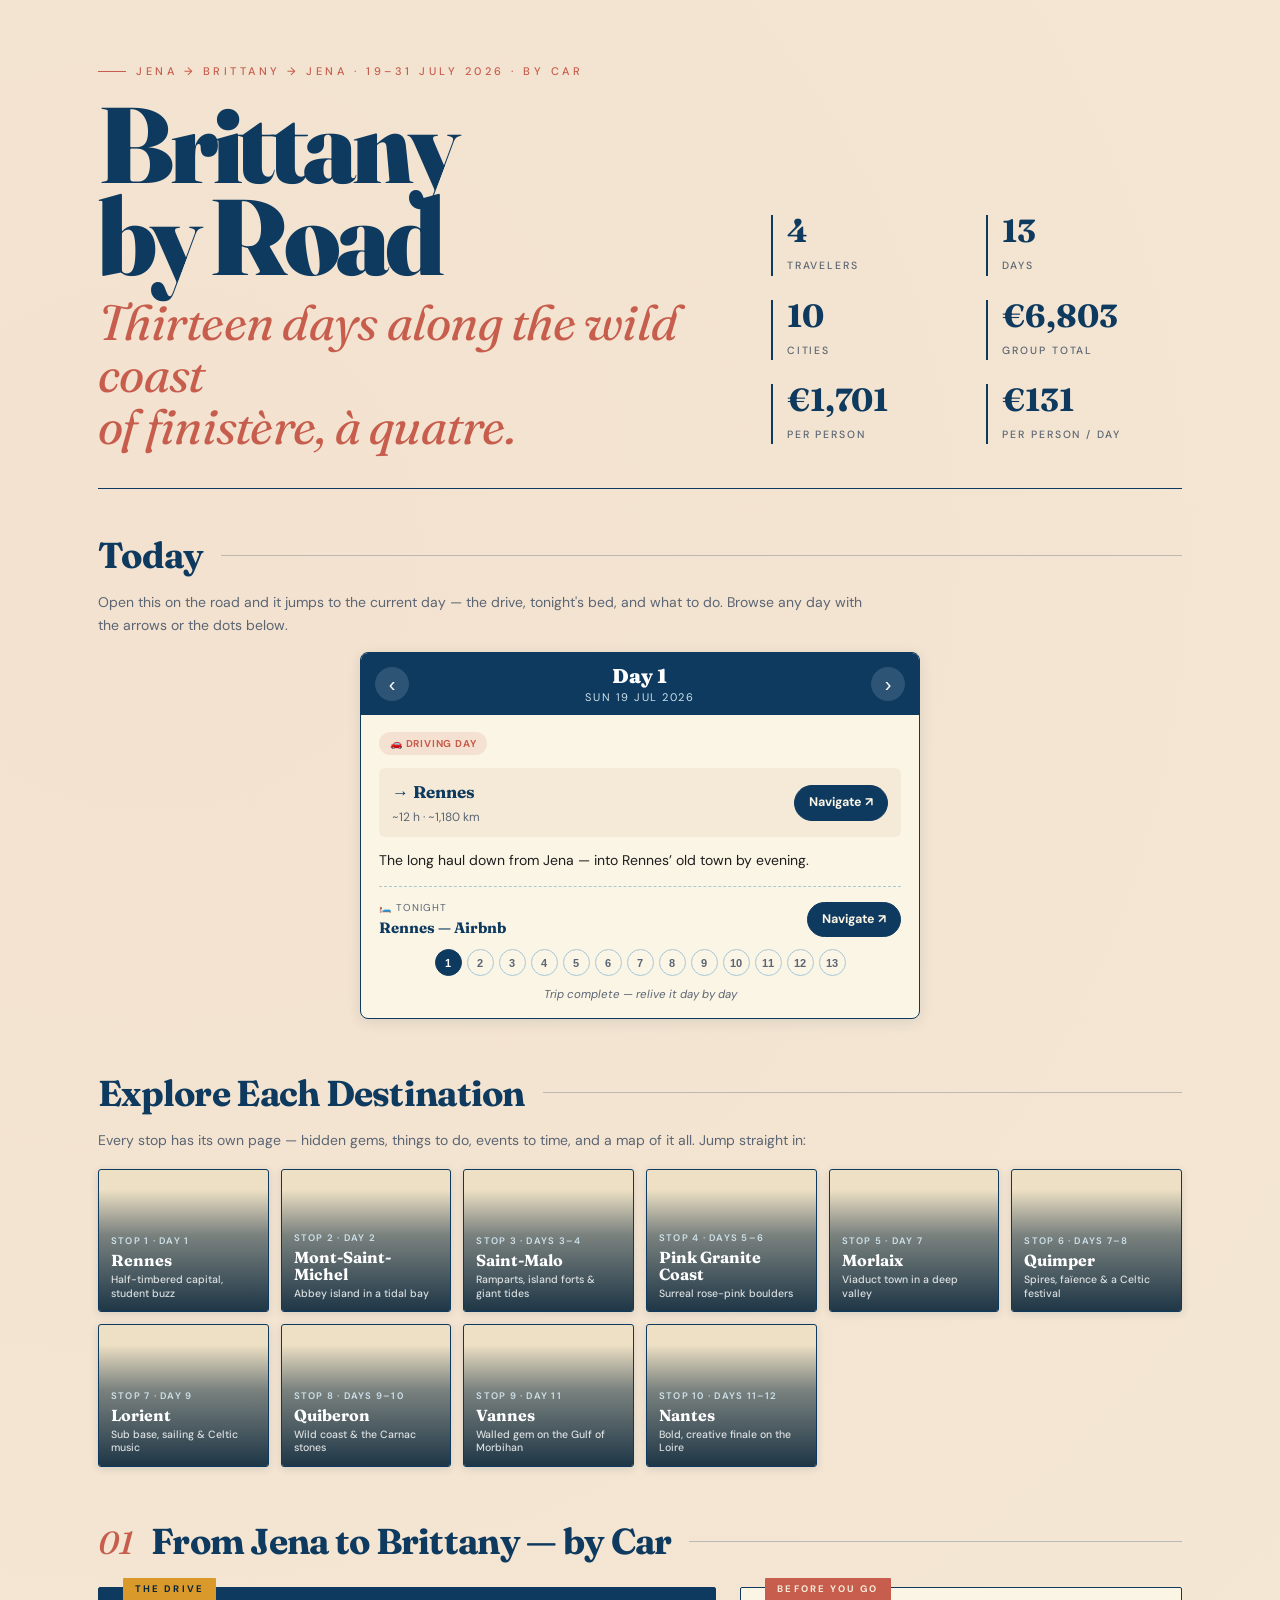
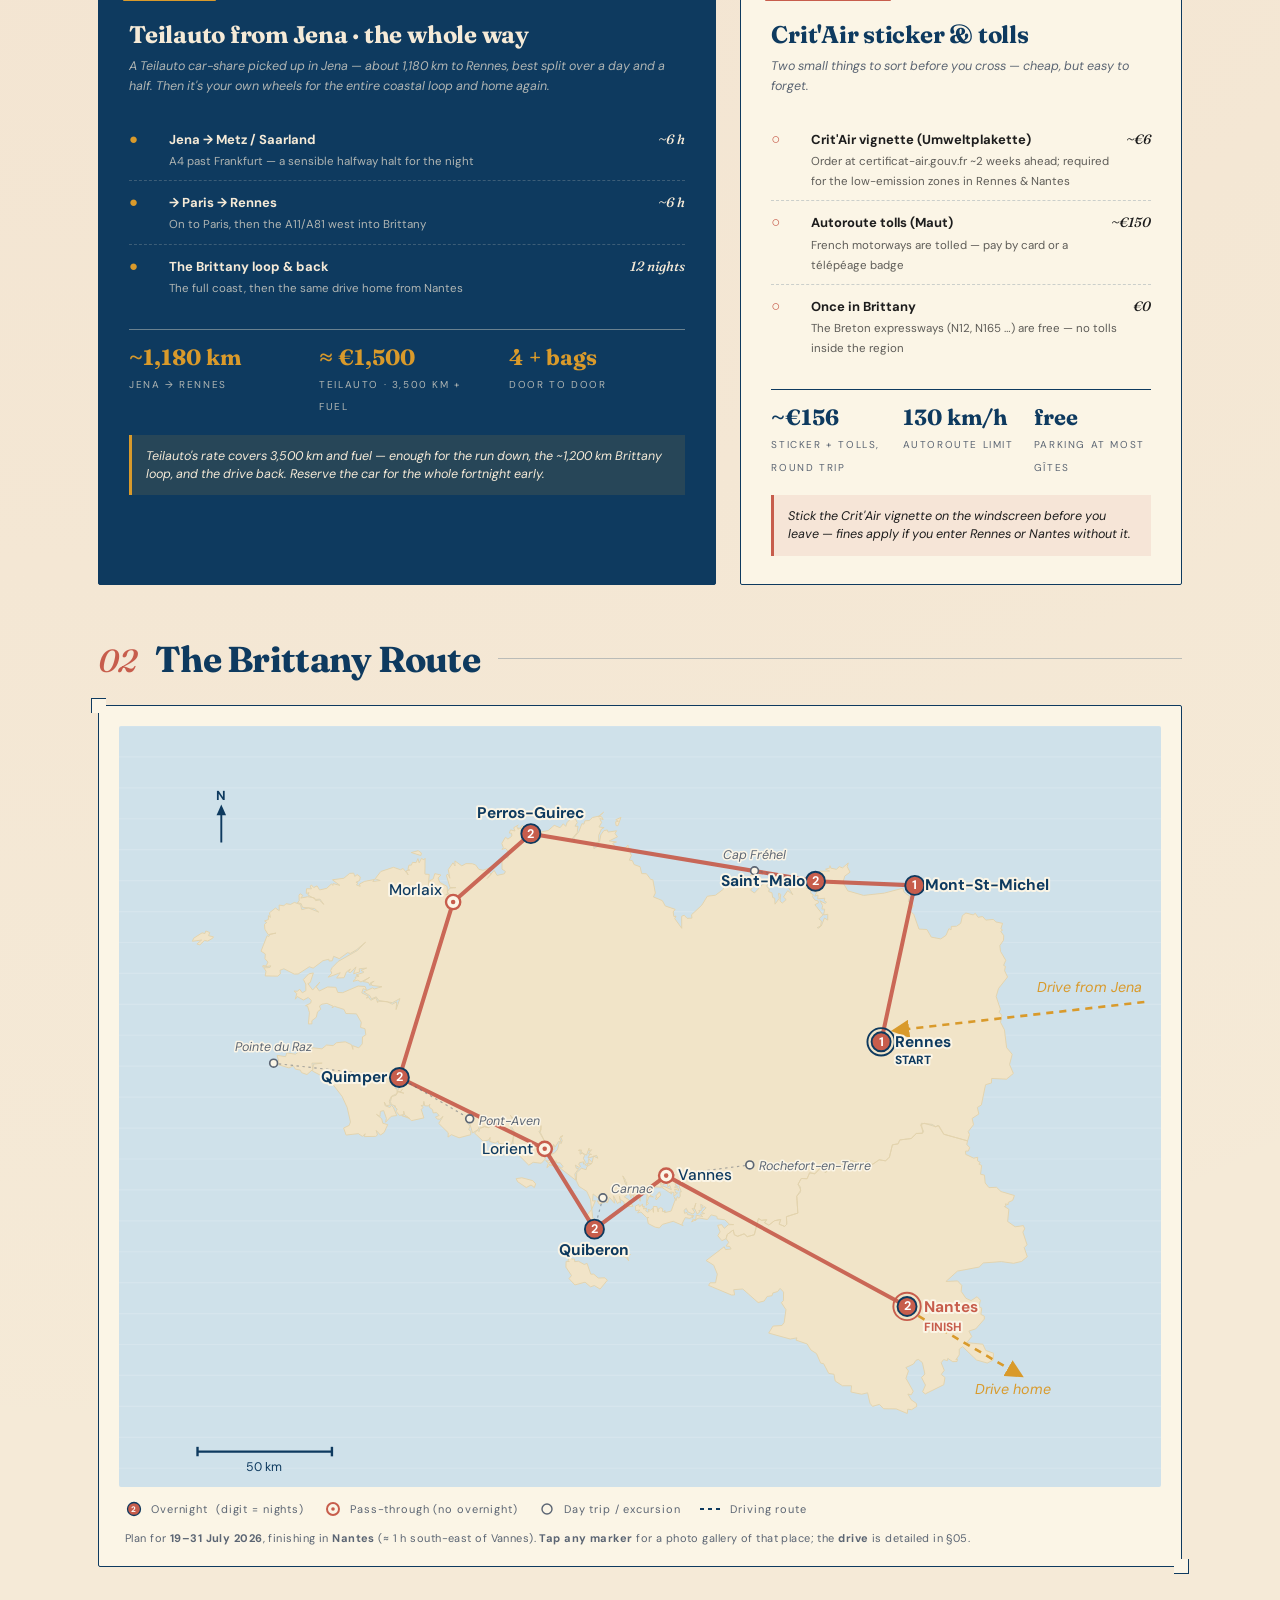
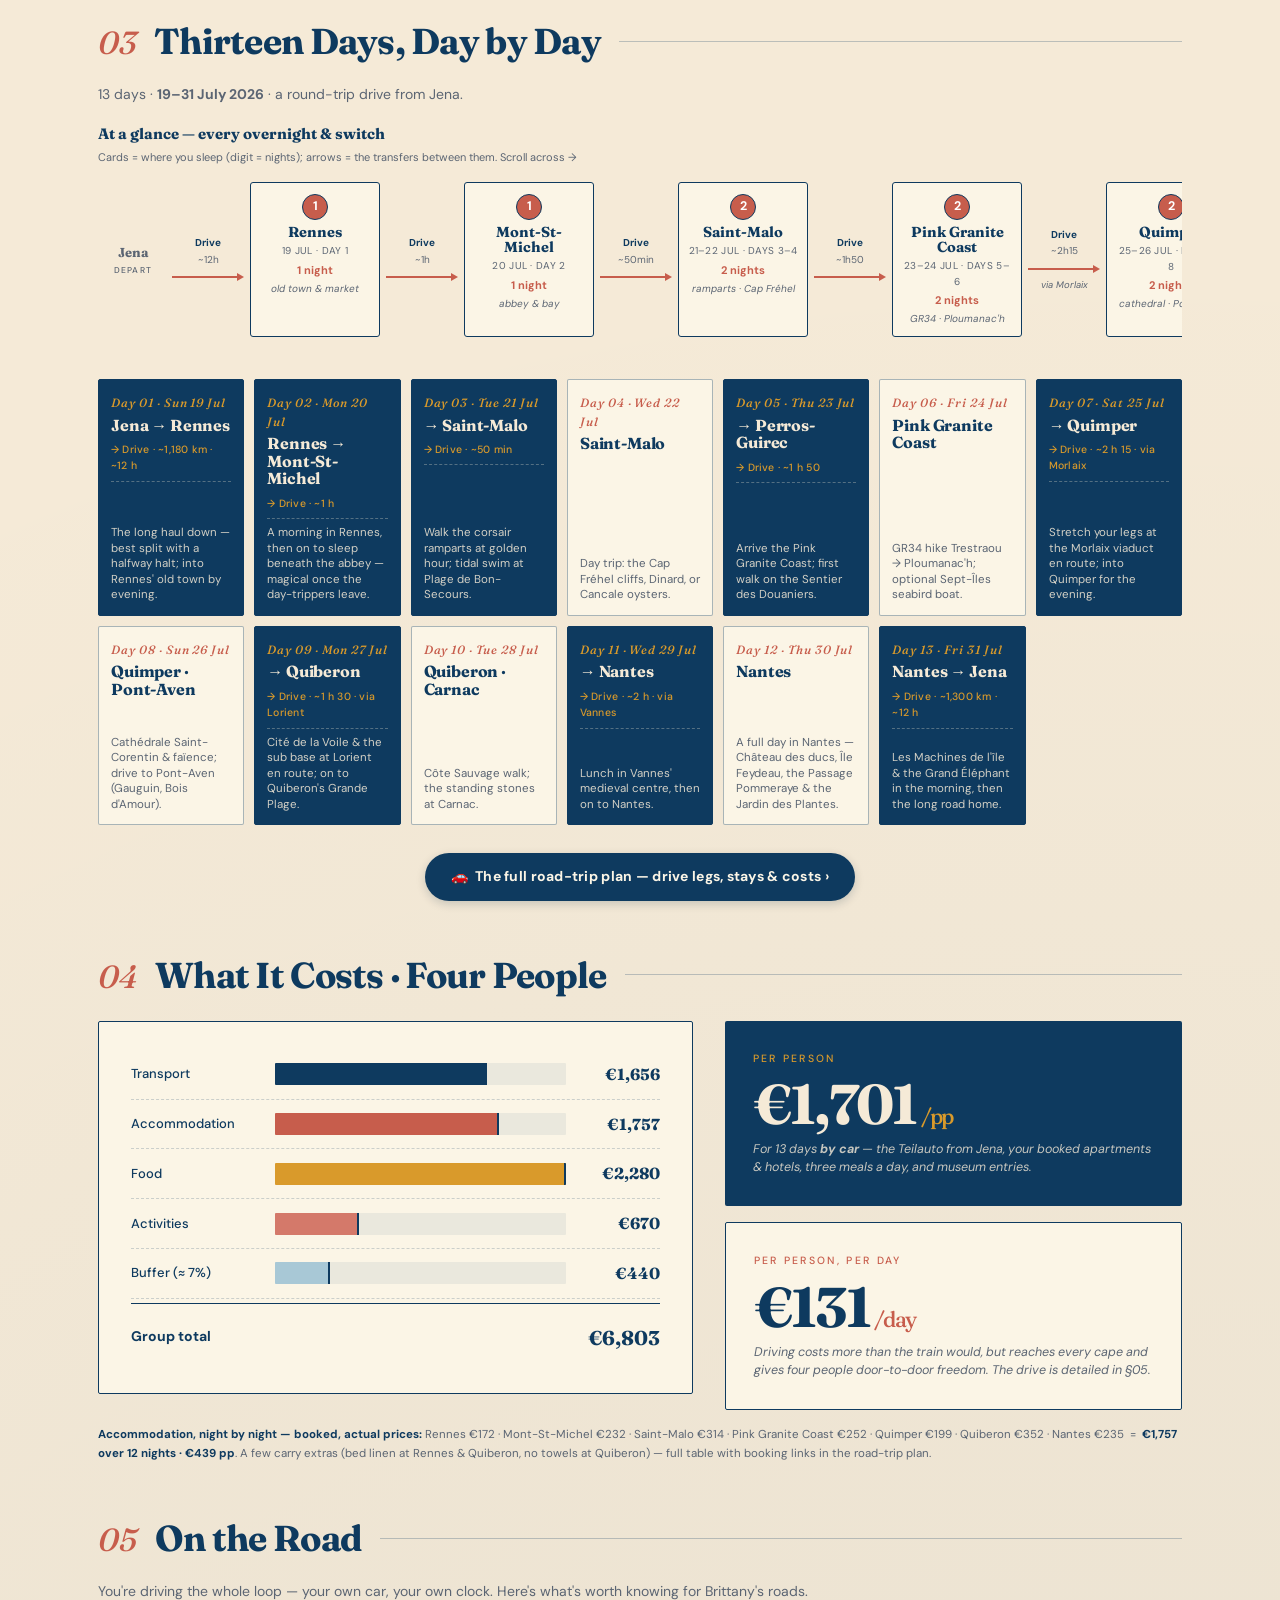
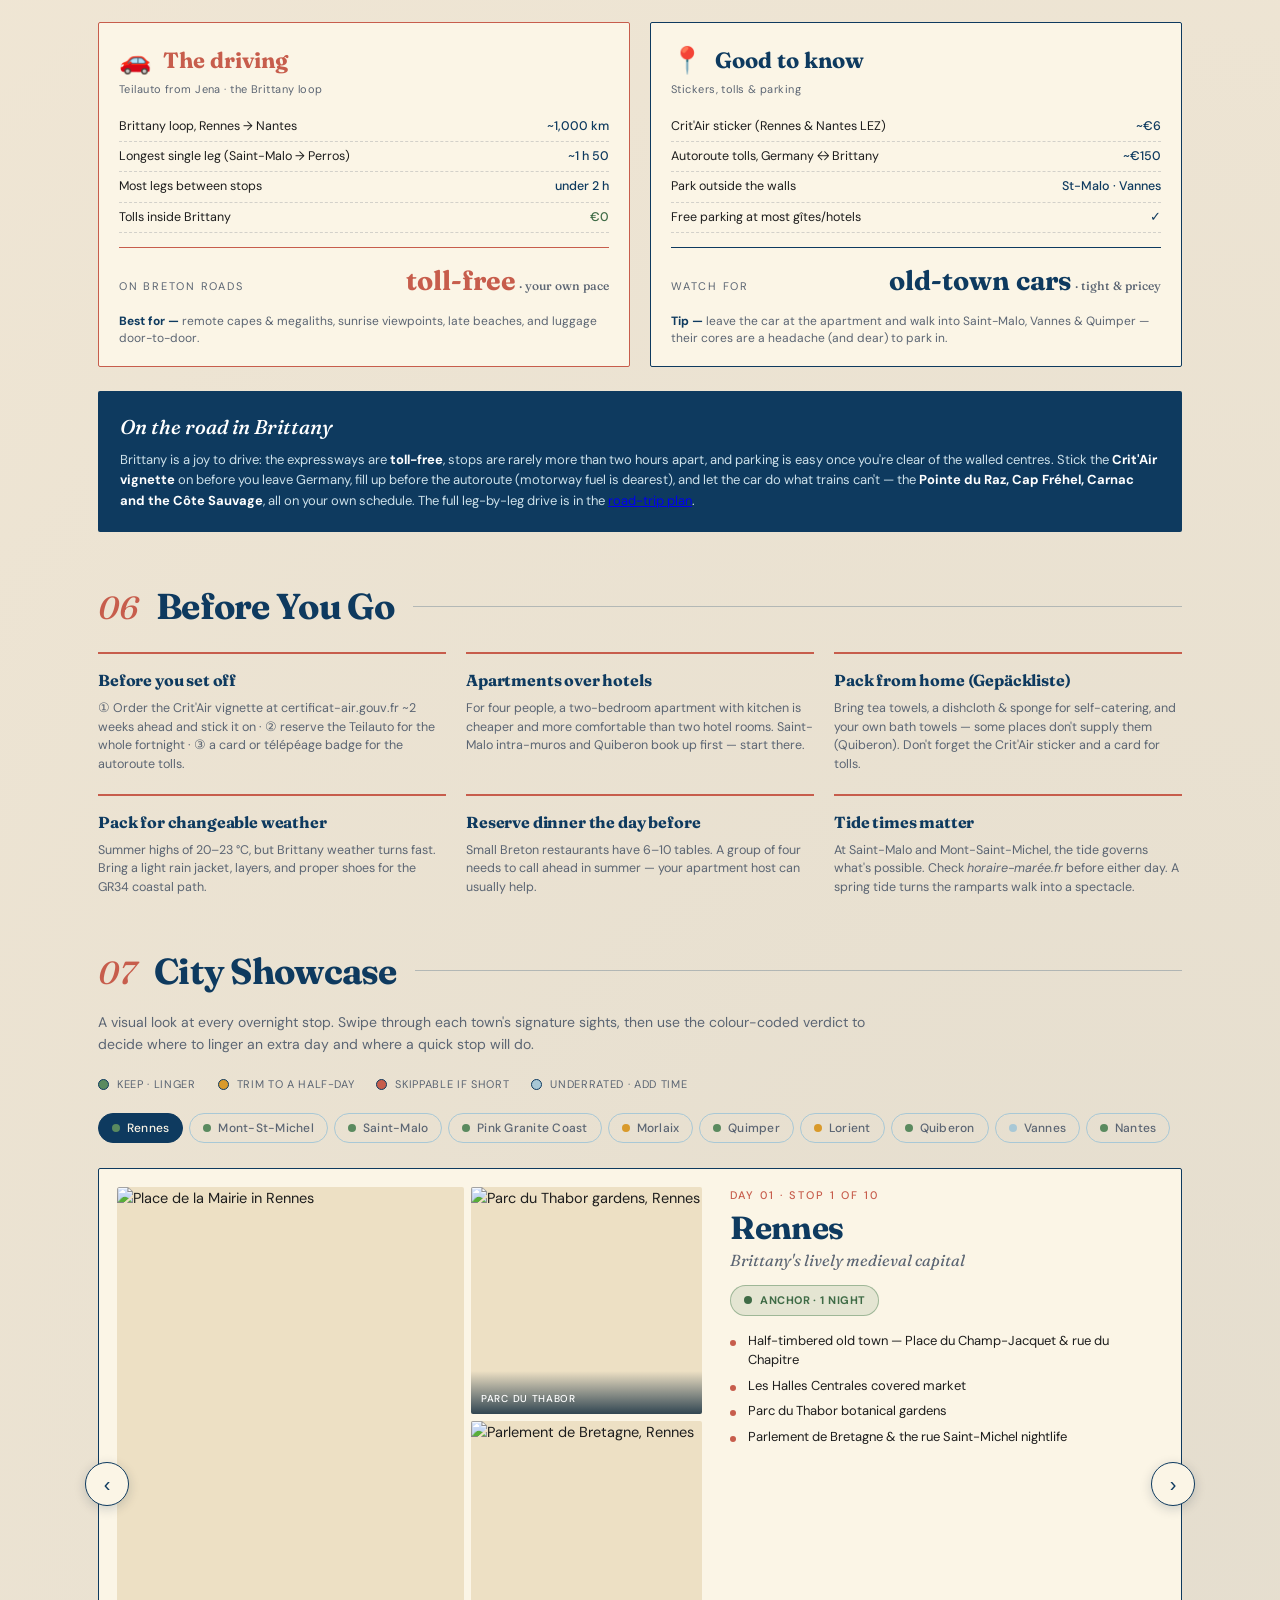
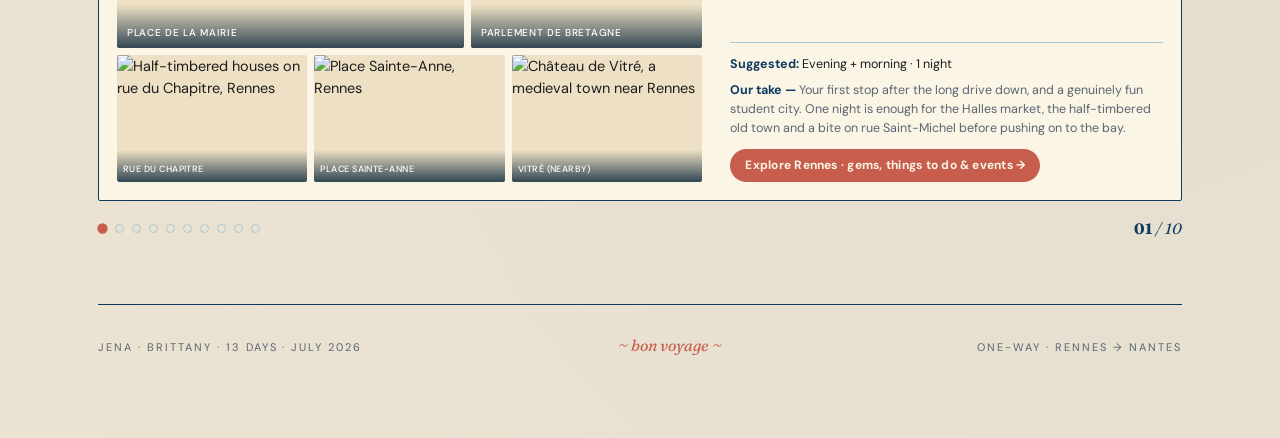
==== commit 3f92666c: "Add a navigable 'Today' view to the overview A daily-companion card at the top of the overview auto-" ====
--- a/brittany-overview.html
+++ b/brittany-overview.html
@@ -901,7 +901,40 @@
   .tl-wrap { overflow: visible; }
   .tl-strip { flex-wrap: wrap; gap: 6px; }
 }
-</style>
+  /* ===== Today — daily companion ===== */
+  .today .td-card{ max-width:560px; margin:0 auto; border:1.5px solid var(--ink); border-radius:8px; background:var(--paper); overflow:hidden; box-shadow:0 3px 14px rgba(8,36,57,.10); }
+  .td-nav{ display:flex; align-items:center; justify-content:space-between; gap:10px; background:var(--ink); padding:12px 14px; }
+  .td-arrow{ flex:0 0 auto; width:34px; height:34px; border-radius:50%; border:none; background:rgba(255,255,255,.13); color:#fff; font-size:20px; line-height:1; cursor:pointer; }
+  .td-arrow:hover{ background:var(--coral); }
+  .td-head{ text-align:center; line-height:1.12; }
+  .td-daynum{ font-family:'Fraunces',serif; font-weight:900; font-size:20px; color:#fff; }
+  .td-date{ font-size:11px; letter-spacing:.14em; text-transform:uppercase; color:var(--sea); margin-top:3px; }
+  .td-badge{ display:inline-block; margin-top:5px; font-size:9px; font-weight:700; letter-spacing:.12em; text-transform:uppercase; background:var(--coral); color:#fff; padding:2px 9px; border-radius:999px; }
+  .td-badge[hidden]{ display:none; }
+  .td-body{ padding:16px 18px 4px; }
+  .td-type{ display:inline-block; font-size:10px; font-weight:700; letter-spacing:.08em; text-transform:uppercase; border-radius:999px; padding:4px 11px; margin-bottom:13px; }
+  .td-type.is-drive{ background:rgba(199,93,76,.13); color:var(--coral); }
+  .td-type.is-stay{ background:var(--sea); color:var(--ink); }
+  .td-leg{ display:flex; align-items:center; justify-content:space-between; gap:12px; flex-wrap:wrap; background:var(--cream); border-radius:6px; padding:11px 13px; margin-bottom:13px; }
+  .td-leg-route{ font-family:'Fraunces',serif; font-weight:700; font-size:17px; color:var(--ink); }
+  .td-leg-route span{ display:block; font-family:'DM Sans',sans-serif; font-weight:400; font-size:12px; color:var(--slate); margin-top:2px; }
+  .td-act{ font-size:14px; color:var(--char); line-height:1.55; margin-bottom:14px; }
+  .td-stay{ display:flex; align-items:center; justify-content:space-between; gap:12px; flex-wrap:wrap; border-top:1.5px dashed var(--sea-deep); padding-top:13px; }
+  .td-stay-info span{ display:block; font-size:10px; letter-spacing:.1em; text-transform:uppercase; color:var(--slate); }
+  .td-stay-info strong{ font-family:'Fraunces',serif; font-size:15px; color:var(--ink); }
+  .td-home{ font-size:13px; color:var(--slate); font-style:italic; }
+  .td-go{ display:inline-flex; align-items:center; gap:5px; font-size:12.5px; font-weight:700; color:var(--paper); background:var(--ink); border:1.5px solid var(--ink); border-radius:999px; padding:7px 14px; text-decoration:none; white-space:nowrap; }
+  .td-go:hover{ background:var(--coral); border-color:var(--coral); }
+  .td-strip{ display:flex; flex-wrap:wrap; gap:5px; justify-content:center; padding:6px 14px 10px; }
+  .td-dot{ width:27px; height:27px; border-radius:50%; border:1.5px solid var(--sea-deep); background:var(--paper); color:var(--slate); font-size:11px; font-weight:700; cursor:pointer; }
+  .td-dot:hover{ border-color:var(--ink); color:var(--ink); }
+  .td-dot.is-cur{ background:var(--ink); color:#fff; border-color:var(--ink); }
+  .td-dot.is-today{ box-shadow:0 0 0 2px var(--coral); border-color:var(--coral); }
+  .td-foot{ display:flex; align-items:center; justify-content:center; gap:10px; flex-wrap:wrap; padding:0 14px 14px; }
+  .td-today-btn{ font-size:11.5px; font-weight:700; color:var(--coral); background:none; border:1.5px solid var(--coral); border-radius:999px; padding:5px 13px; cursor:pointer; }
+  .td-today-btn:hover{ background:var(--coral); color:#fff; }
+  .td-note{ font-size:11.5px; color:var(--slate); font-style:italic; }
+  @media print{ .today{ display:none; } }</style>
 </head>
 <body>
 <article class="page">
@@ -941,6 +974,29 @@
       </div>
     </div>
   </header>
+
+  <!-- ========== TODAY ========== -->
+  <section class="section today" id="today">
+    <div class="section-head">
+      <h2>Today</h2>
+      <div class="section-rule"></div>
+    </div>
+    <p class="showcase-intro" style="margin:-10px 0 16px;">Open this on the road and it jumps to the current day — the drive, tonight's bed, and what to do. Browse any day with the arrows or the dots below.</p>
+    <div class="td-card">
+      <div class="td-nav">
+        <button class="td-arrow" id="td-prev" type="button" aria-label="Previous day">&lsaquo;</button>
+        <div class="td-head">
+          <div class="td-daynum" id="td-daynum">Day 1</div>
+          <div class="td-date" id="td-date">Sun 19 Jul 2026</div>
+          <span class="td-badge" id="td-badge" hidden>Today</span>
+        </div>
+        <button class="td-arrow" id="td-next" type="button" aria-label="Next day">&rsaquo;</button>
+      </div>
+      <div class="td-body" id="td-body"></div>
+      <div class="td-strip" id="td-strip"></div>
+      <div class="td-foot"><button class="td-today-btn" id="td-today-btn" type="button">Jump to today</button><span class="td-note" id="td-note"></span></div>
+    </div>
+  </section>
 
   <!-- ========== DESTINATION INDEX ========== -->
   <section class="section dest-index" id="destinations">
@@ -1875,5 +1931,59 @@
 })();
 </script>
 
+<script>
+(function(){
+  var DAYS = [
+    {n:1,date:'19 Jul',wd:'Sun',drive:{to:'Rennes',t:'~12 h',km:'~1,180 km',nav:'Rennes'},act:'The long haul down from Jena — into Rennes’ old town by evening.',stay:{name:'Rennes — Airbnb',nav:'Rennes'}},
+    {n:2,date:'20 Jul',wd:'Mon',drive:{to:'Mont-St-Michel',t:'~1 h',km:'~55 km',nav:'Le+Mont-Saint-Michel'},act:'A morning in Rennes, then on to sleep beneath the abbey.',stay:{name:'Mont-St-Michel — Airbnb',nav:'Le+Mont-Saint-Michel'}},
+    {n:3,date:'21 Jul',wd:'Tue',drive:{to:'Saint-Malo',t:'~50 min',km:'~50 km',nav:'Saint-Malo'},act:'Walk the corsair ramparts at golden hour; tidal swim at Bon-Secours.',stay:{name:'Saint-Malo — B&amp;B Hôtel Centre',nav:'B%26B+HOTEL+Saint-Malo+Centre'}},
+    {n:4,date:'22 Jul',wd:'Wed',drive:null,act:'Day trip: the Cap Fréhel cliffs, Dinard, or Cancale oysters.',stay:{name:'Saint-Malo — B&amp;B Hôtel Centre',nav:'B%26B+HOTEL+Saint-Malo+Centre'}},
+    {n:5,date:'23 Jul',wd:'Thu',drive:{to:'Perros-Guirec',t:'~1 h 50',km:'~160 km',nav:'Perros-Guirec'},act:'Arrive the Pink Granite Coast; first walk on the Sentier des Douaniers.',stay:{name:'Perros-Guirec — Cerise Lannion',nav:'Cerise+Lannion'}},
+    {n:6,date:'24 Jul',wd:'Fri',drive:null,act:'GR34 hike Trestraou → Ploumanac’h; optional Sept-Îles seabird boat.',stay:{name:'Perros-Guirec — Cerise Lannion',nav:'Cerise+Lannion'}},
+    {n:7,date:'25 Jul',wd:'Sat',drive:{to:'Quimper',t:'~2 h 15',km:'~155 km',via:'via Morlaix',nav:'Quimper'},act:'Stretch at the Morlaix viaduct en route; into Quimper for the evening.',stay:{name:'Quimper — Ibis Budget',nav:'ibis+budget+Quimper'}},
+    {n:8,date:'26 Jul',wd:'Sun',drive:null,act:'Cathédrale Saint-Corentin &amp; faïence; day trip to Pont-Aven.',stay:{name:'Quimper — Ibis Budget',nav:'ibis+budget+Quimper'}},
+    {n:9,date:'27 Jul',wd:'Mon',drive:{to:'Quiberon',t:'~1 h 30',km:'~110 km',via:'via Lorient',nav:'Quiberon'},act:'Cité de la Voile at Lorient en route; on to Quiberon’s Grande Plage.',stay:{name:'Quiberon — Airbnb',nav:'Quiberon'}},
+    {n:10,date:'28 Jul',wd:'Tue',drive:null,act:'Côte Sauvage walk; the standing stones at Carnac.',stay:{name:'Quiberon — Airbnb',nav:'Quiberon'}},
+    {n:11,date:'29 Jul',wd:'Wed',drive:{to:'Nantes',t:'~2 h',km:'~175 km',via:'via Vannes',nav:'Nantes'},act:'Lunch in Vannes’ medieval centre, then on to Nantes.',stay:{name:'Nantes — Ibis Centre Gare Sud',nav:'ibis+Nantes+Centre+Gare+Sud'}},
+    {n:12,date:'30 Jul',wd:'Thu',drive:null,act:'Château des ducs, Île Feydeau, the Machines de l’île.',stay:{name:'Nantes — Ibis Centre Gare Sud',nav:'ibis+Nantes+Centre+Gare+Sud'}},
+    {n:13,date:'31 Jul',wd:'Fri',drive:{to:'Jena (home)',t:'~12 h',km:'~1,300 km',nav:null},act:'The Grand Éléphant in the morning, then the long road home.',stay:null}
+  ];
+  var START = Date.UTC(2026, 6, 19);
+  var d0 = new Date(), t0 = Date.UTC(d0.getFullYear(), d0.getMonth(), d0.getDate());
+  var diff = Math.round((t0 - START) / 86400000);
+  var tIdx = (diff >= 0 && diff < 13) ? diff : -1;
+  var cur = tIdx >= 0 ? tIdx : 0;
+  function g(q){ return 'https://www.google.com/maps/dir//' + q; }
+  function E(id){ return document.getElementById(id); }
+  function render(){
+    var d = DAYS[cur];
+    E('td-daynum').textContent = 'Day ' + d.n;
+    E('td-date').textContent = d.wd + ' ' + d.date + ' 2026';
+    E('td-badge').hidden = (cur !== tIdx);
+    var h = '<div class="td-type ' + (d.drive ? 'is-drive' : 'is-stay') + '">' + (d.drive ? '🚗 Driving day' : '🧭 Exploring') + '</div>';
+    if (d.drive) {
+      h += '<div class="td-leg"><div class="td-leg-route">→ ' + d.drive.to + '<span>' + d.drive.t + ' · ' + d.drive.km + (d.drive.via ? ' · ' + d.drive.via : '') + '</span></div>' + (d.drive.nav ? '<a class="td-go" href="' + g(d.drive.nav) + '" target="_blank" rel="noopener">Navigate ↗</a>' : '') + '</div>';
+    }
+    h += '<div class="td-act">' + d.act + '</div>';
+    if (d.stay) {
+      h += '<div class="td-stay"><div class="td-stay-info"><span>🛏️ Tonight</span><strong>' + d.stay.name + '</strong></div><a class="td-go" href="' + g(d.stay.nav) + '" target="_blank" rel="noopener">Navigate ↗</a></div>';
+    } else {
+      h += '<div class="td-stay"><div class="td-home">🏁 The long drive home — no overnight tonight</div></div>';
+    }
+    E('td-body').innerHTML = h;
+    var s = '';
+    for (var i = 0; i < 13; i++) s += '<button class="td-dot' + (i === cur ? ' is-cur' : '') + (i === tIdx ? ' is-today' : '') + '" data-i="' + i + '" type="button" aria-label="Day ' + (i + 1) + '">' + (i + 1) + '</button>';
+    E('td-strip').innerHTML = s;
+    var note = E('td-note'), btn = E('td-today-btn');
+    if (tIdx < 0) { btn.hidden = true; note.textContent = diff < 0 ? ('Trip starts in ' + (-diff) + (diff === -1 ? ' day' : ' days')) : 'Trip complete — relive it day by day'; }
+    else { btn.hidden = false; note.textContent = ''; }
+  }
+  E('td-prev').addEventListener('click', function(){ cur = Math.max(0, cur - 1); render(); });
+  E('td-next').addEventListener('click', function(){ cur = Math.min(12, cur + 1); render(); });
+  E('td-today-btn').addEventListener('click', function(){ if (tIdx >= 0) { cur = tIdx; render(); } });
+  E('td-strip').addEventListener('click', function(e){ var b = e.target.closest('.td-dot'); if (b) { cur = +b.getAttribute('data-i'); render(); } });
+  render();
+})();
+</script>
 </body>
 </html>
